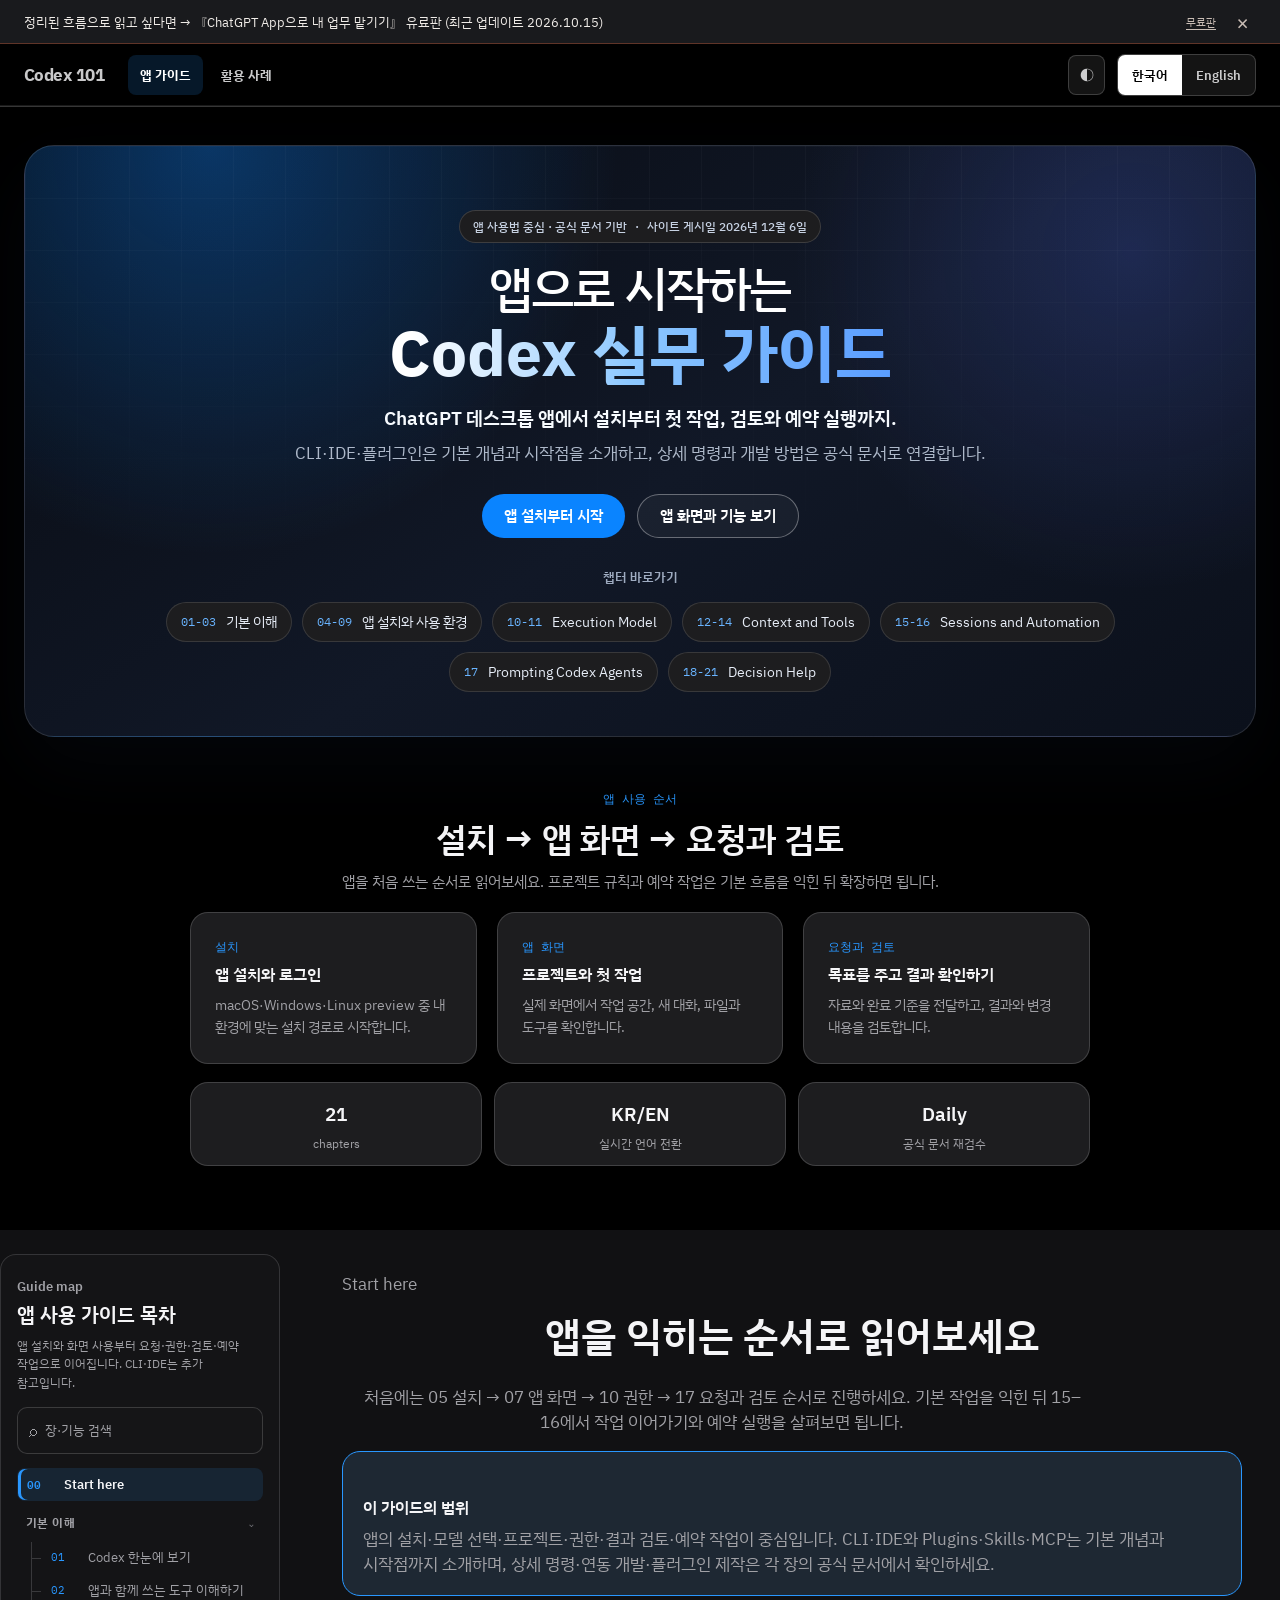
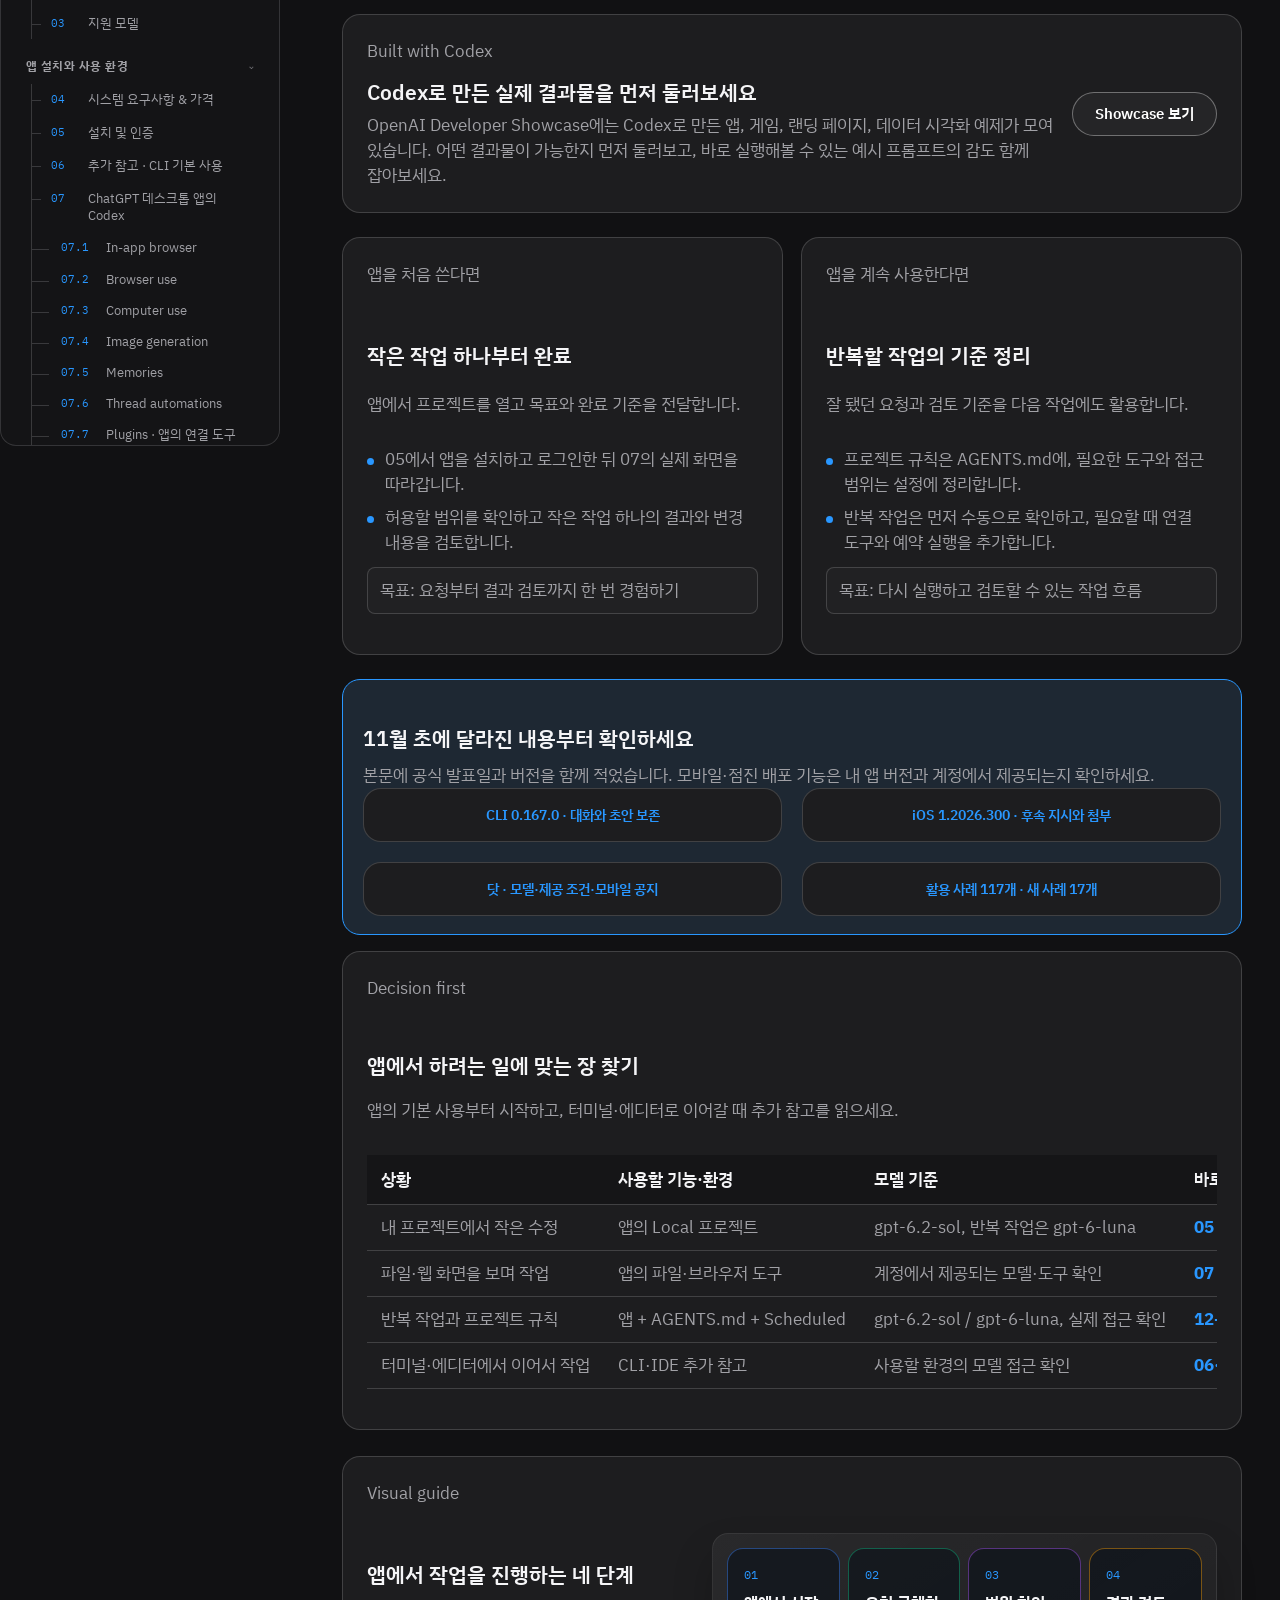
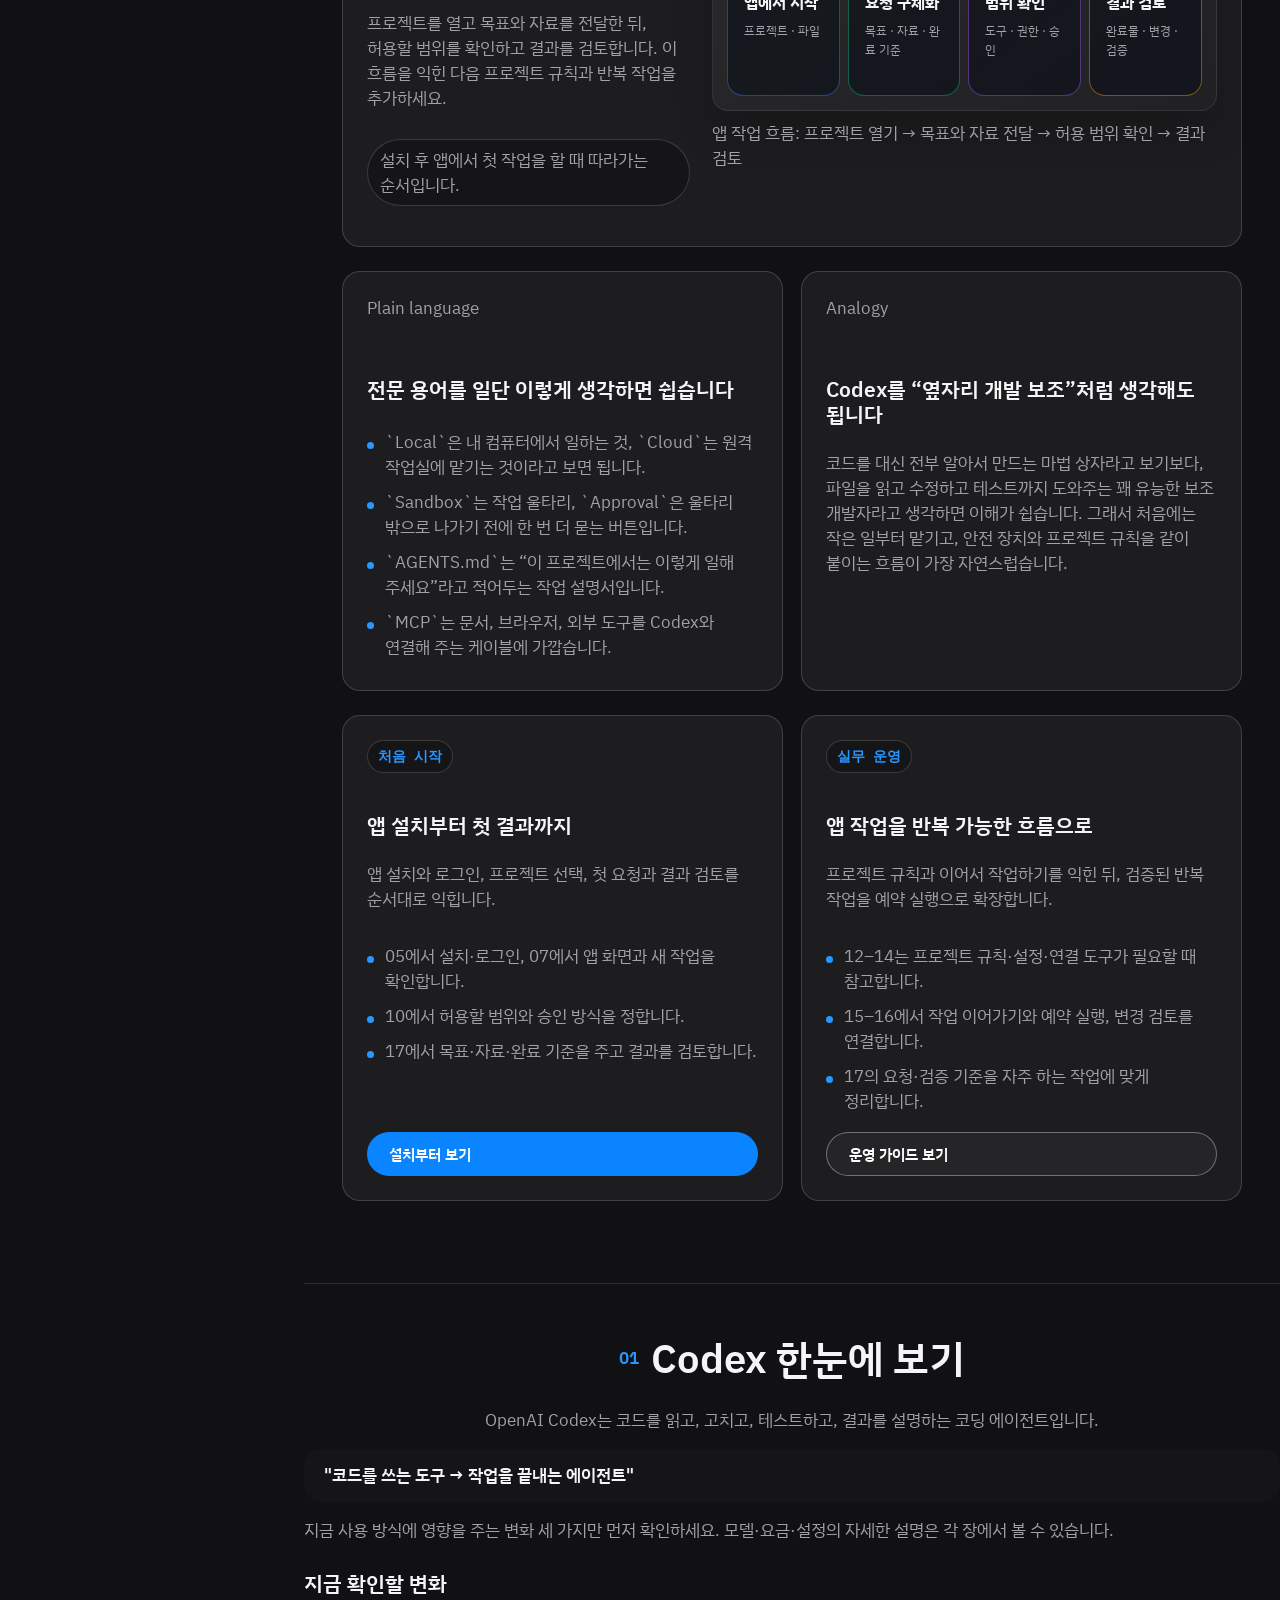
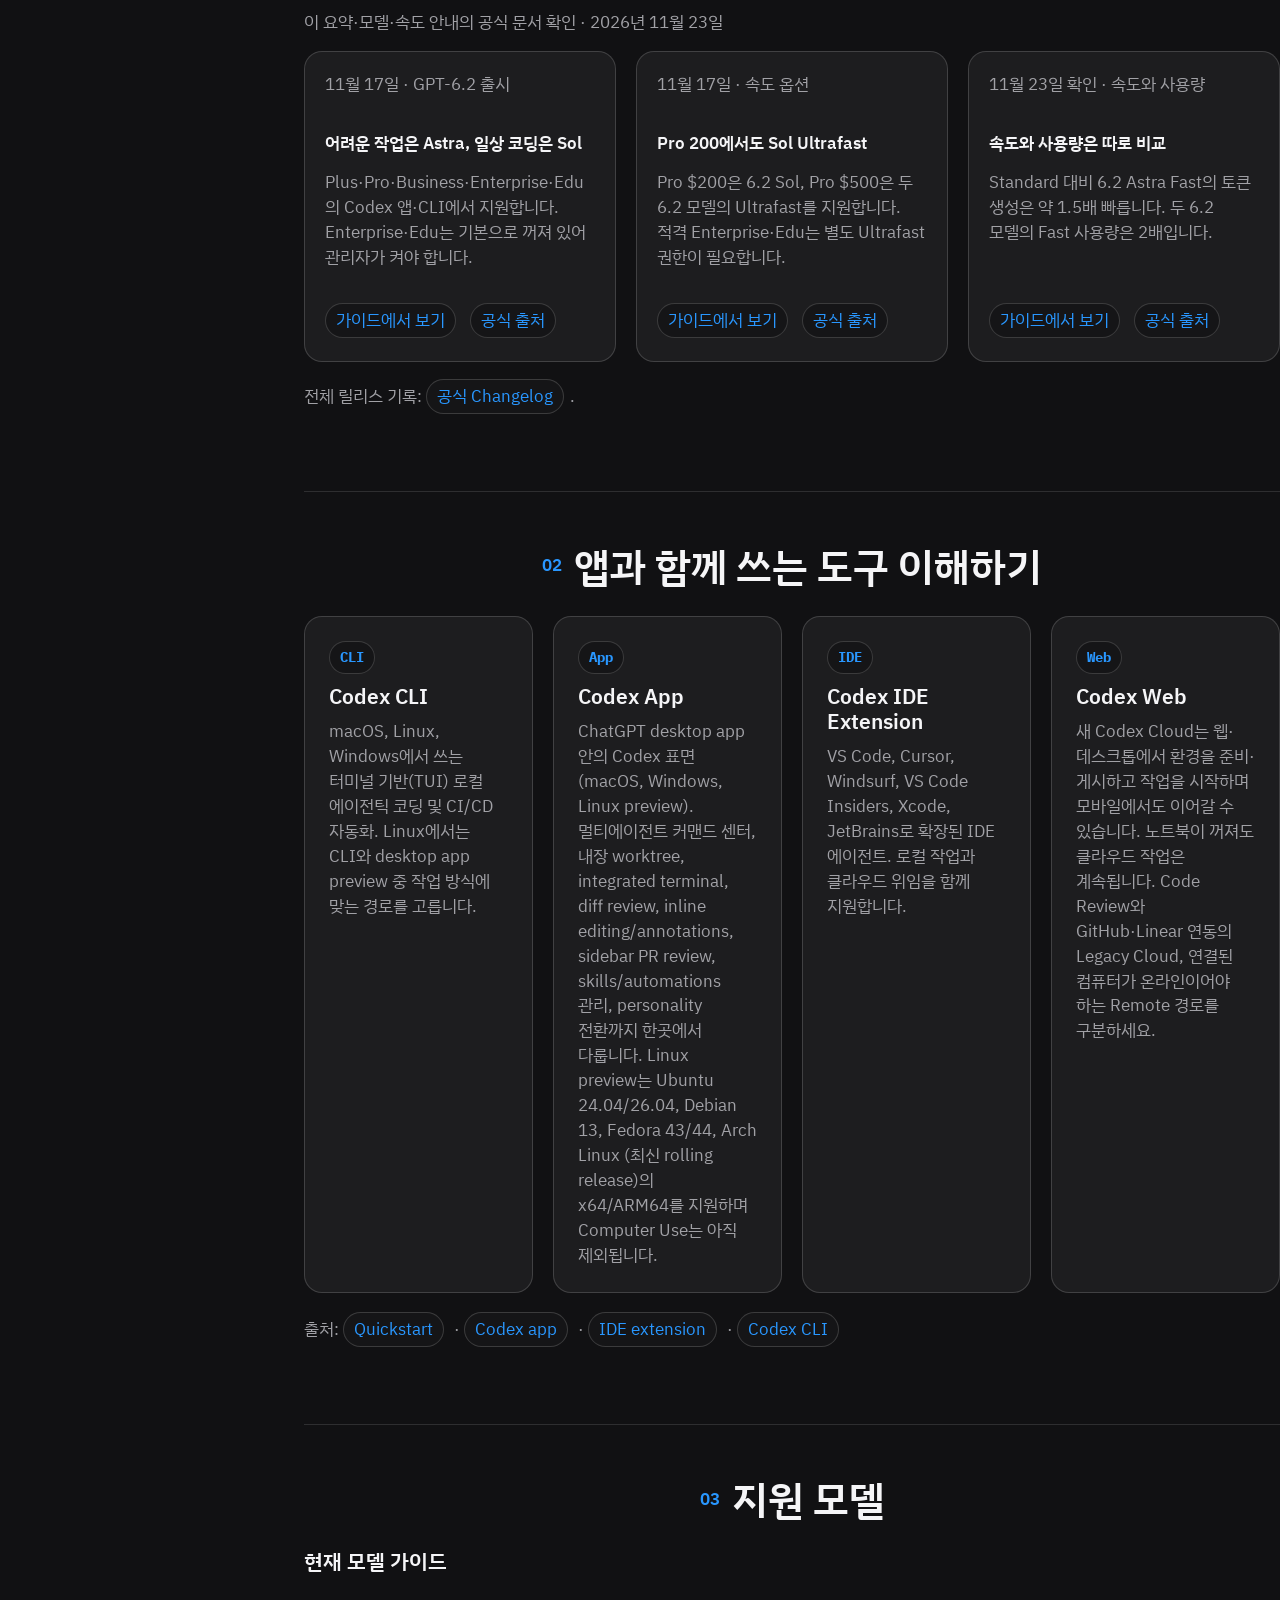
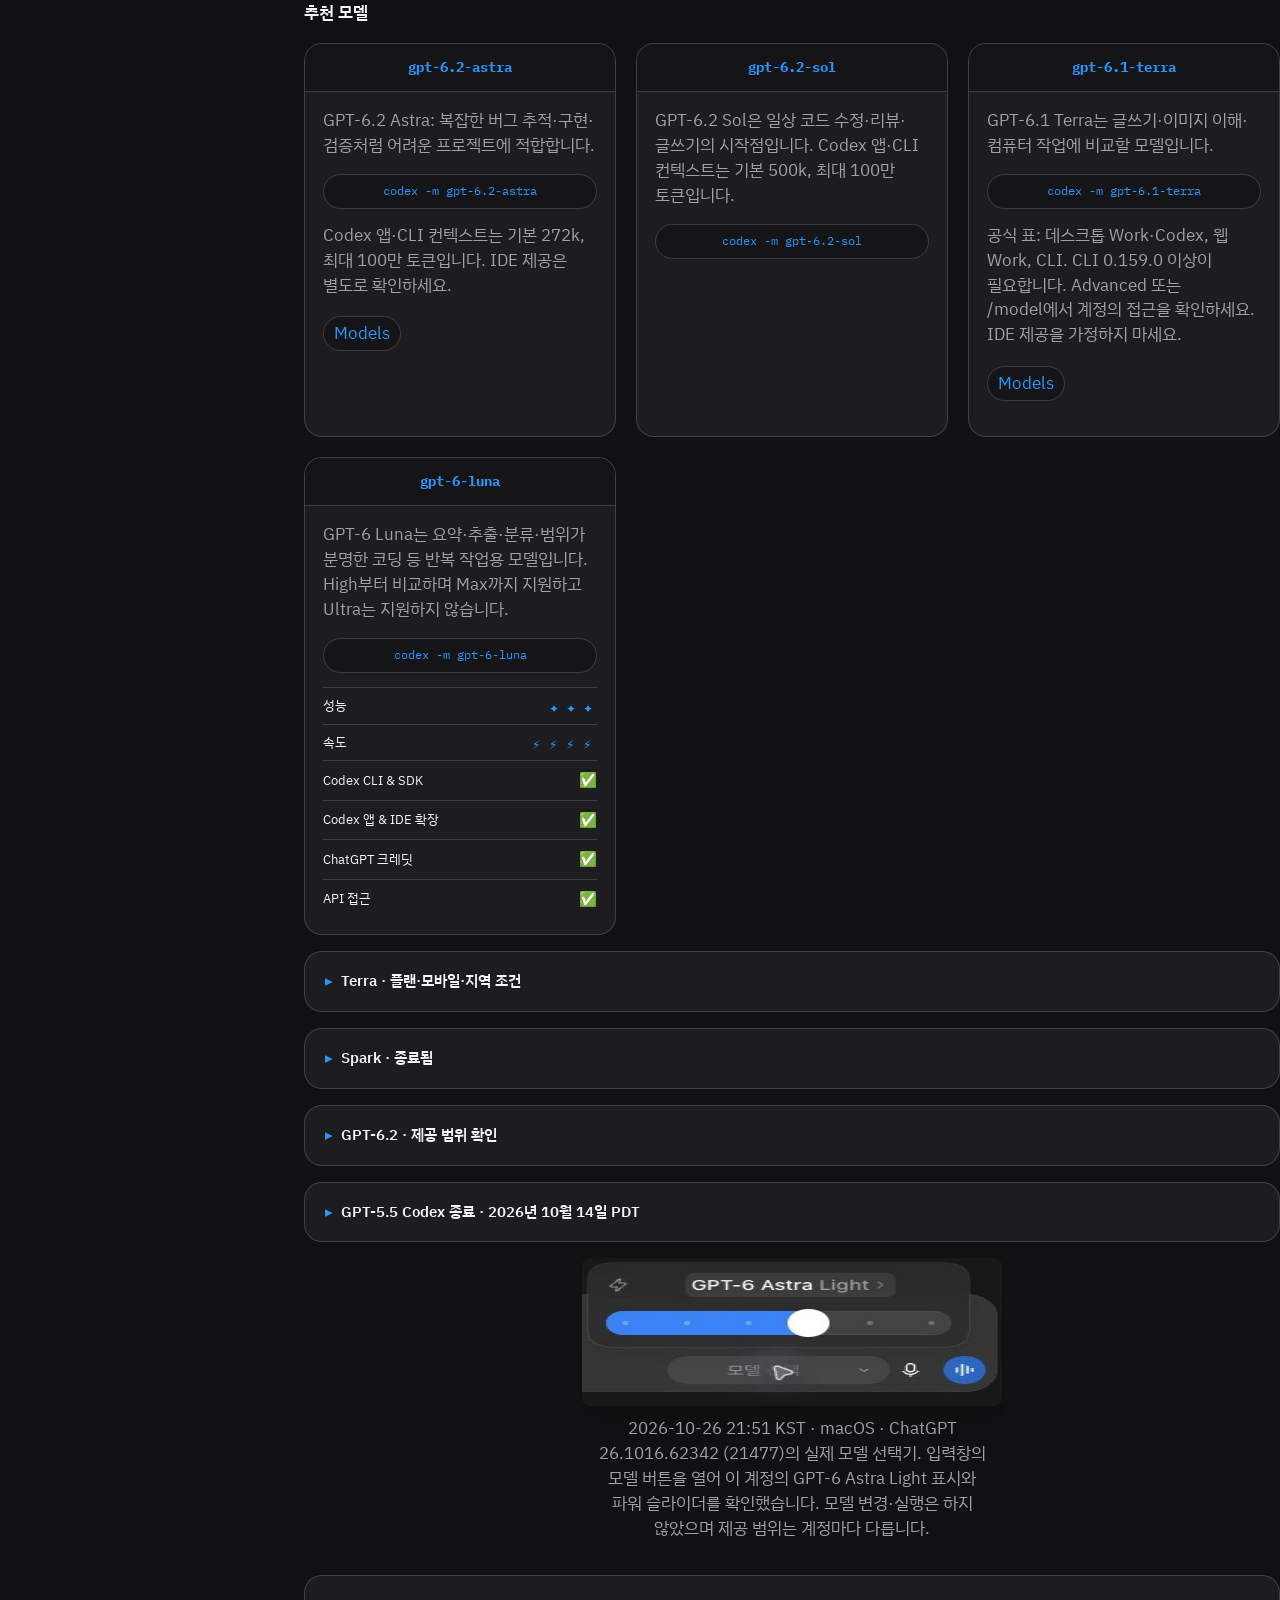
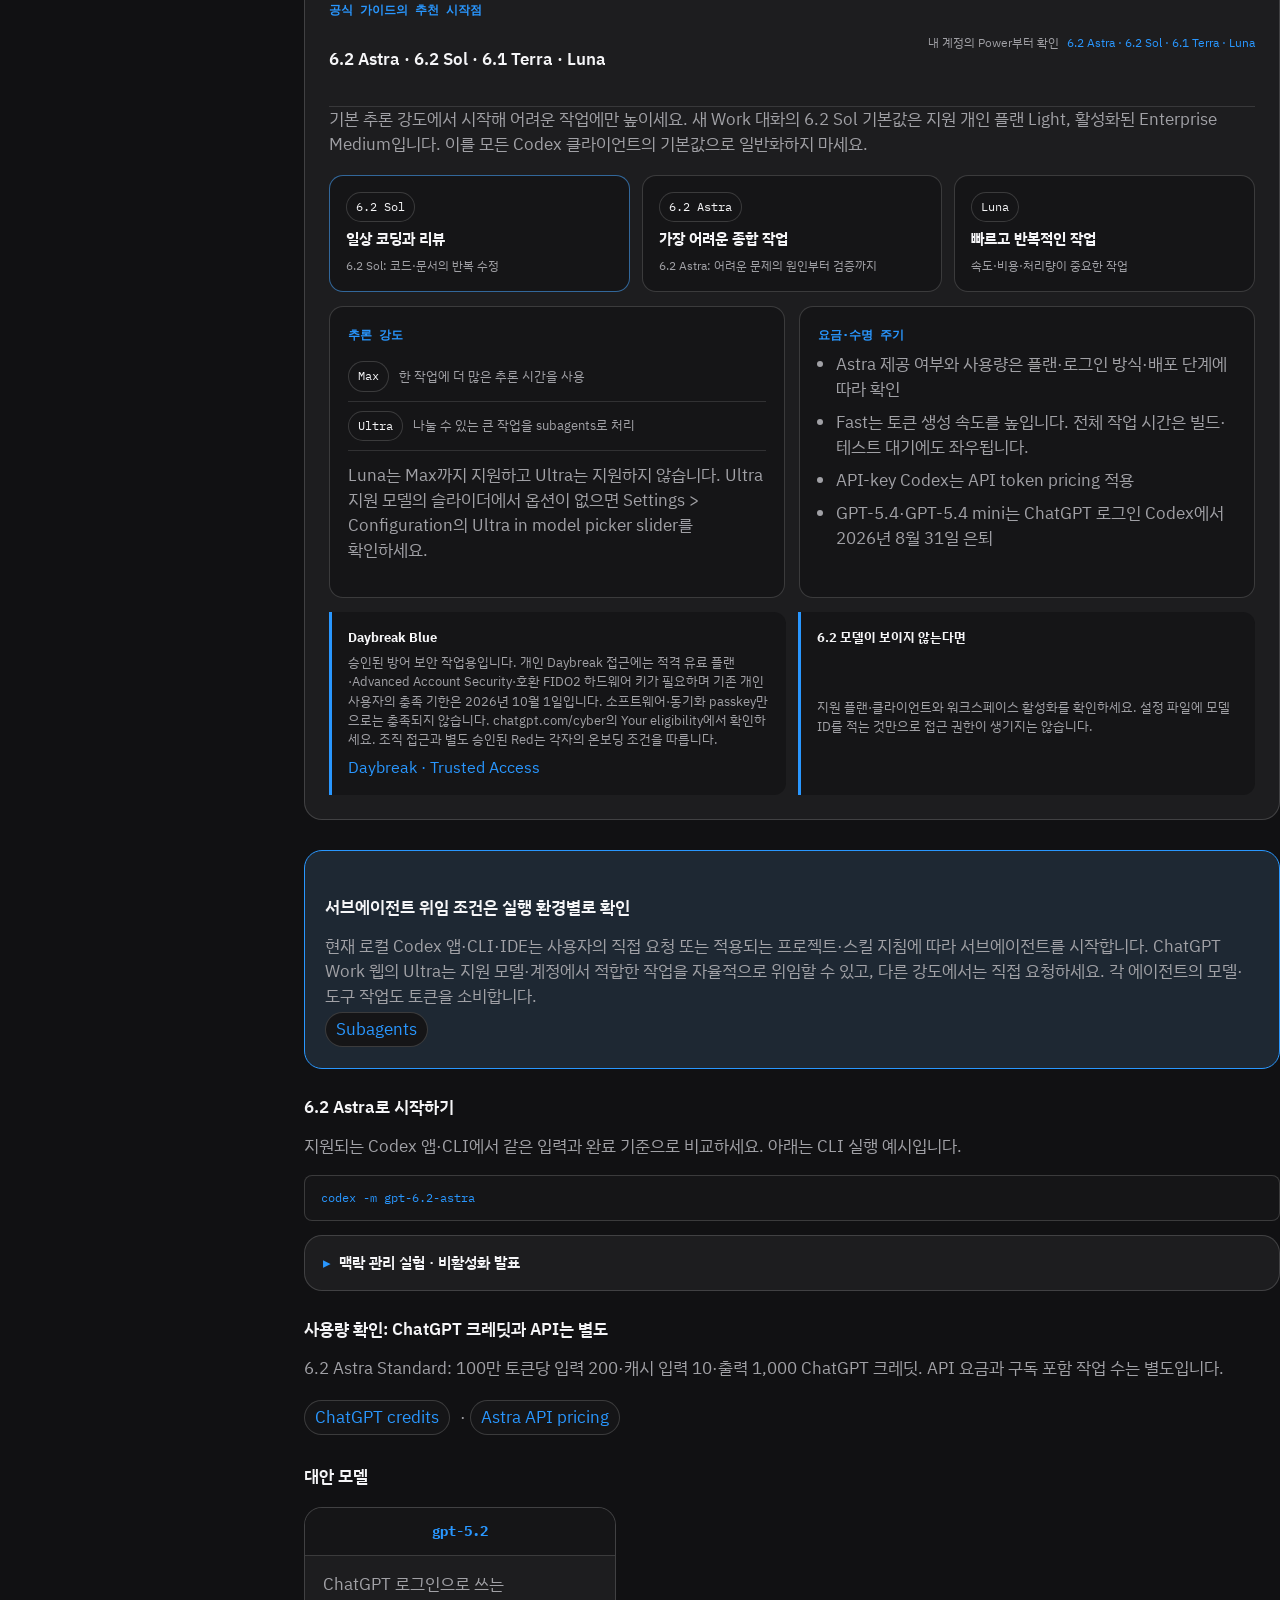
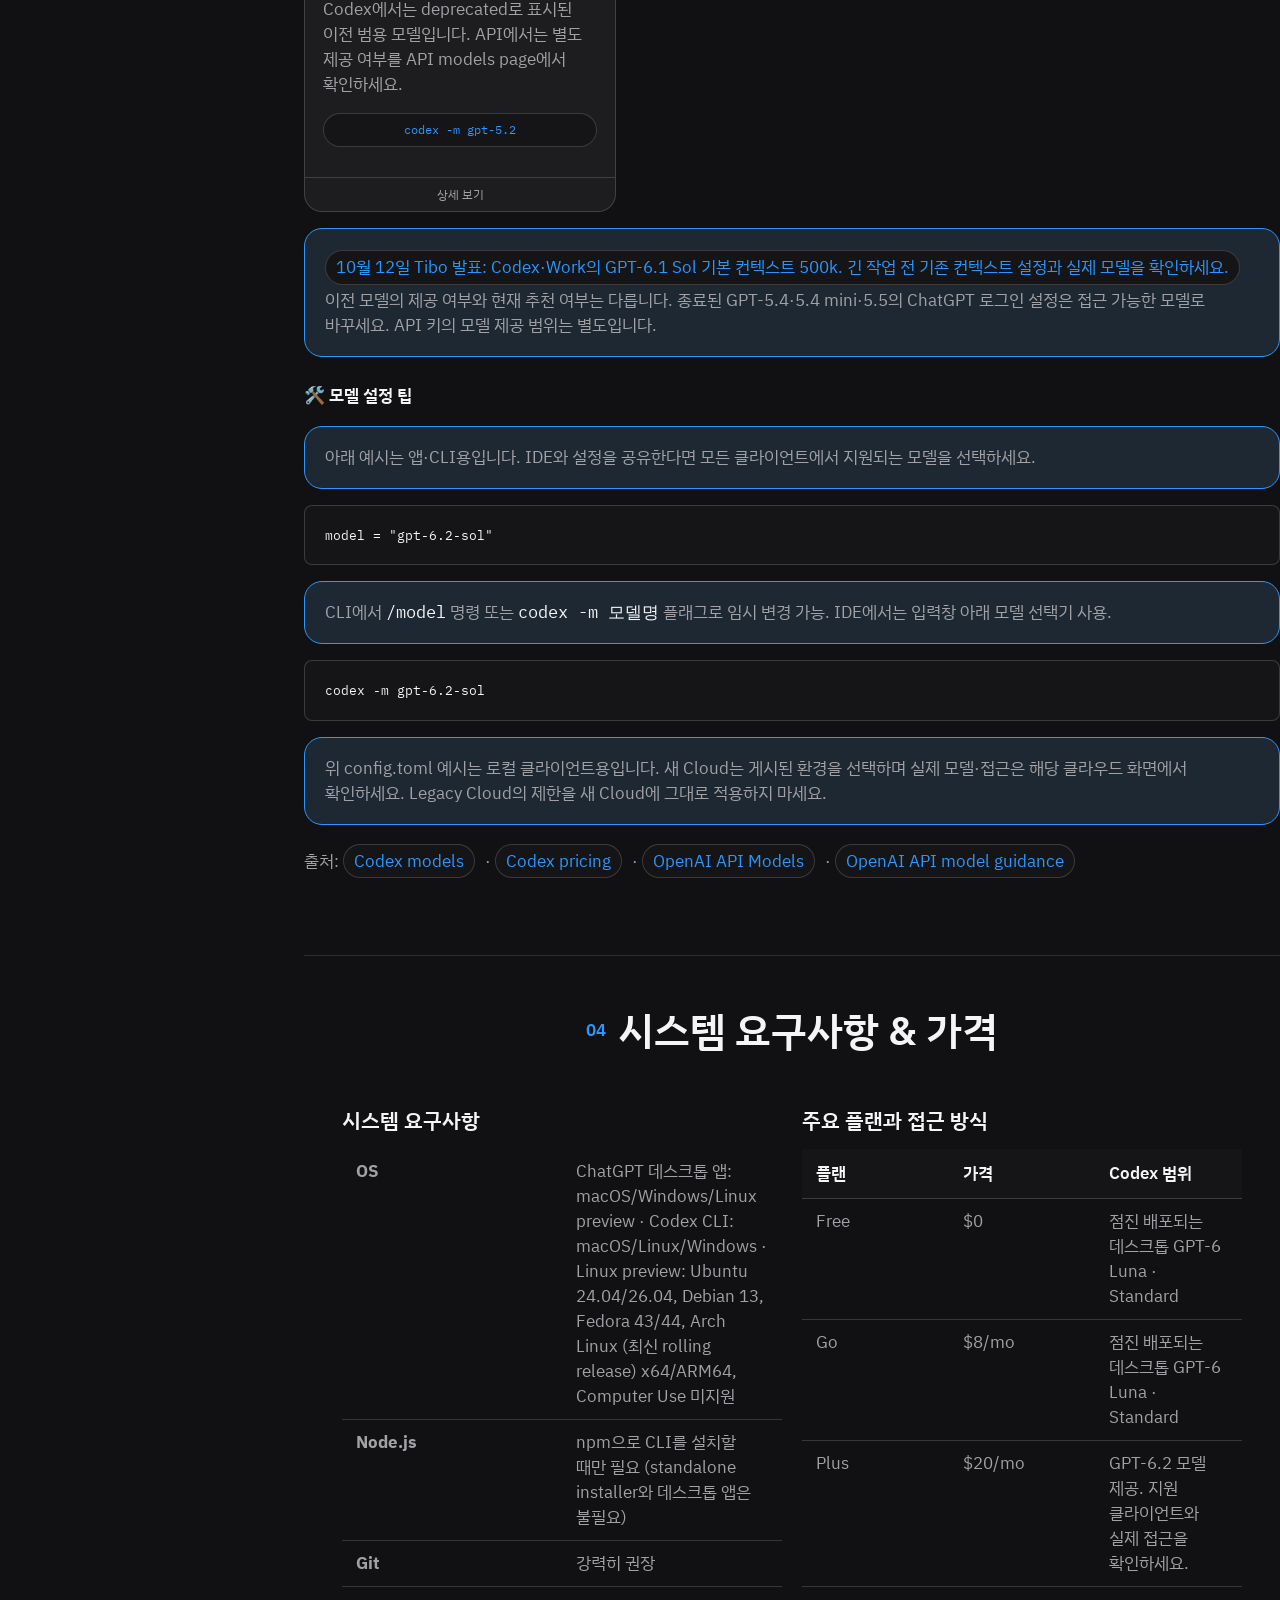
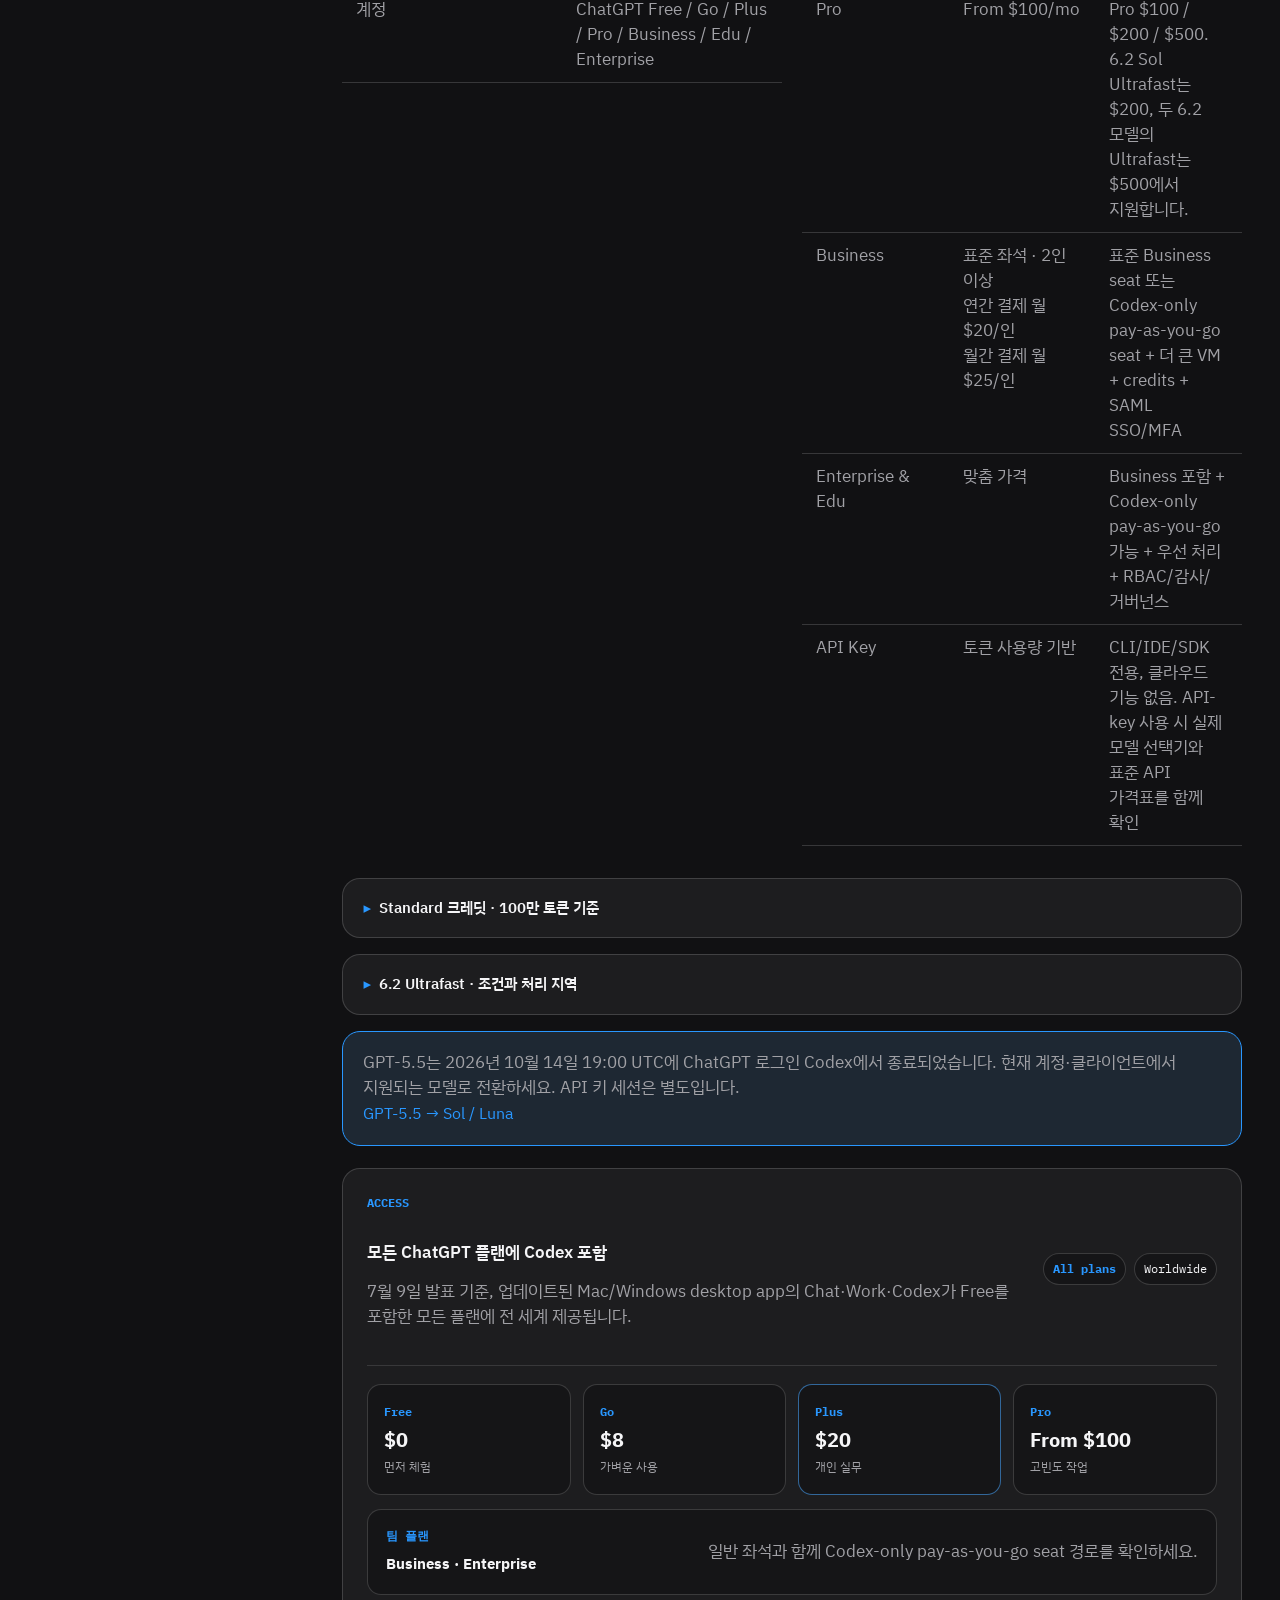
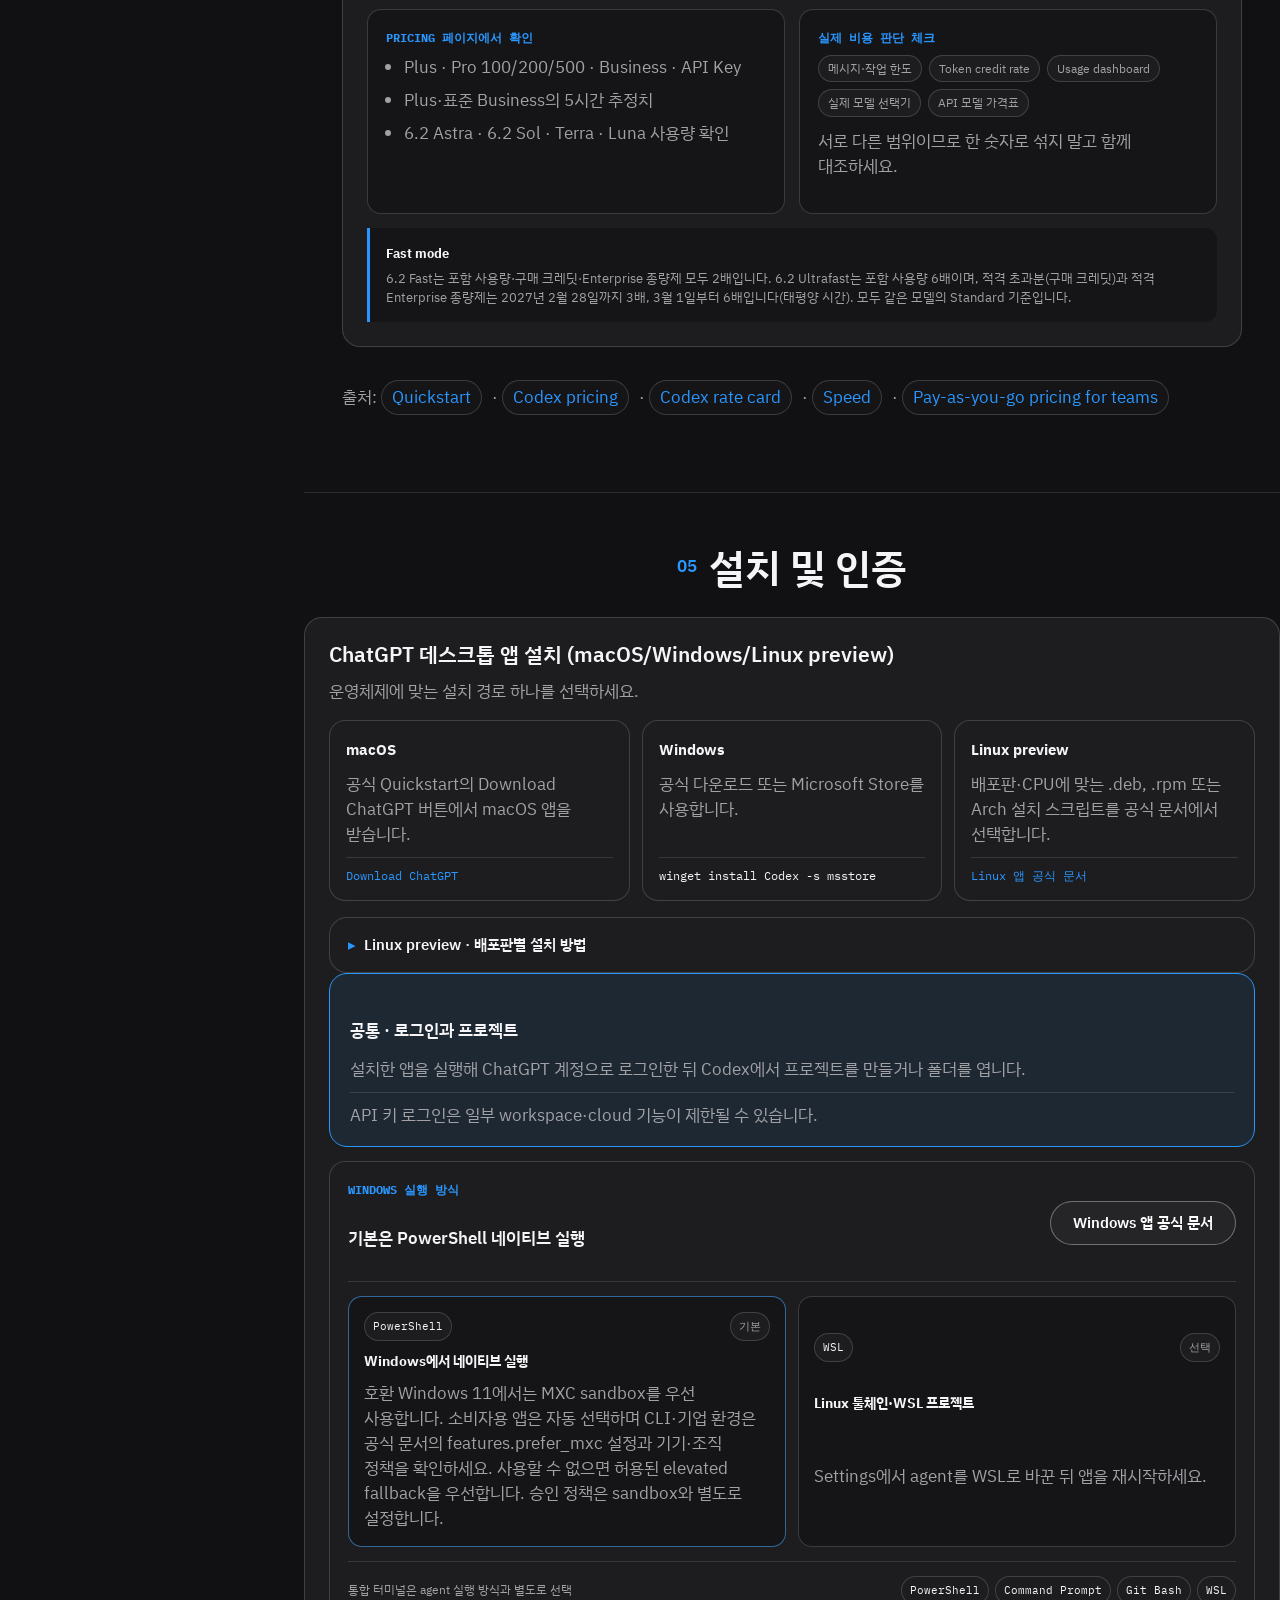
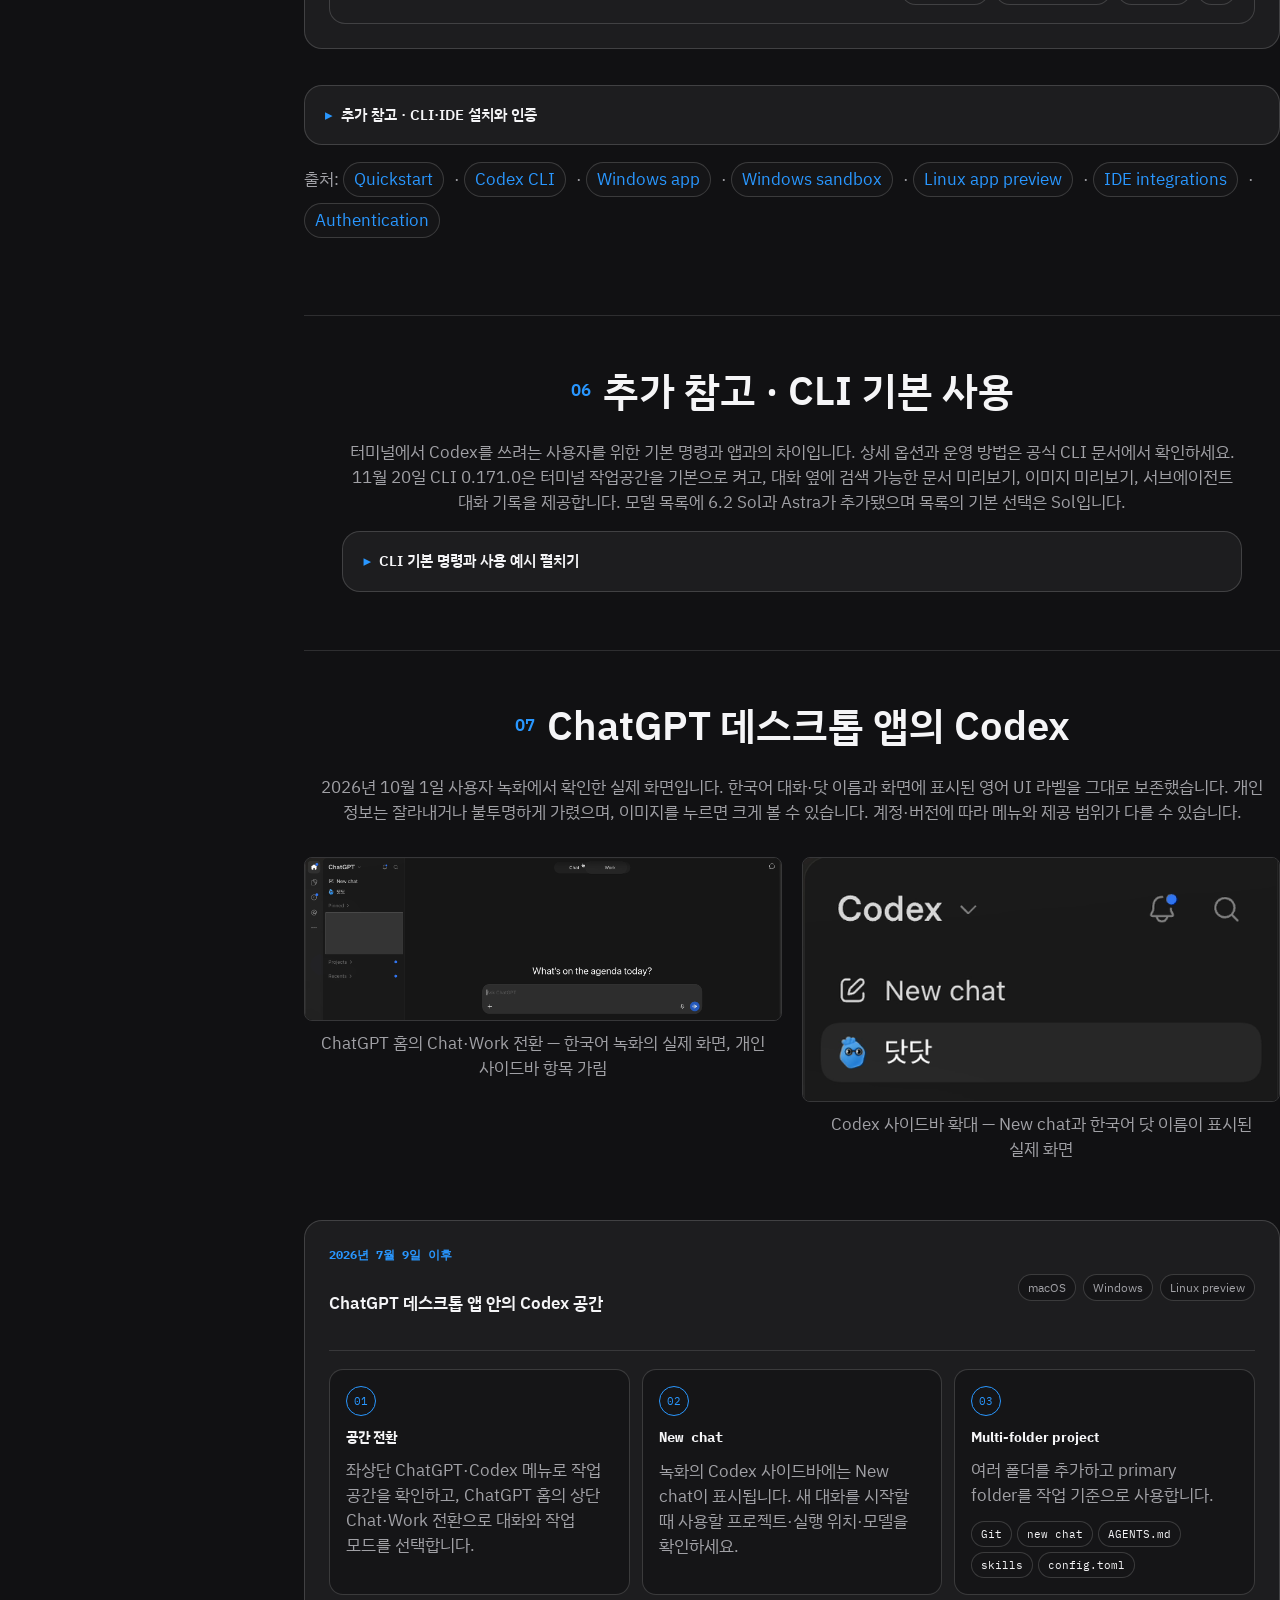
==== index.html @ 2a9ac272 "docs: remove outdated Codex guide notices" ====
<!DOCTYPE html>
<html lang="ko">

<head>
    <meta charset="UTF-8" />
    <meta name="viewport" content="width=device-width, initial-scale=1.0" />
    <title>Codex 101 — 데스크톱 앱 사용 가이드</title>
    <meta name="description"
        content="ChatGPT 데스크톱 앱의 Codex를 설치하고 프로젝트·모델·권한·결과 검토·예약 작업을 익히는 한영 가이드입니다. CLI·IDE·플러그인은 기본 개념과 공식 문서 연결로 소개합니다." />
    <meta property="og:title" content="Codex 101 — 데스크톱 앱 사용 가이드" />
    <meta property="og:description"
        content="ChatGPT 데스크톱 앱의 Codex를 설치하고 프로젝트·모델·권한·결과 검토·예약 작업을 익히는 한영 가이드입니다. CLI·IDE·플러그인은 기본 개념과 공식 문서 연결로 소개합니다." />
    <meta property="og:type" content="website" />
    <link rel="icon" href="images/codex_cli.png" />
    <link rel="preconnect" href="https://fonts.googleapis.com" />
    <link rel="preconnect" href="https://fonts.gstatic.com" crossorigin />
    <link
        href="https://fonts.googleapis.com/css2?family=IBM+Plex+Mono:wght@400;500&family=IBM+Plex+Sans+KR:wght@400;500;600;700&family=Space+Grotesk:wght@500;700&display=swap"
        rel="stylesheet" />
    <link rel="stylesheet" href="style.css?v=20261118-mobile-reading" />
</head>

<body data-page="home" data-updated="2026-11-24">
    <a class="skip-link" href="#toc" data-i18n="skip_to_content">본문으로 바로가기</a>
    <script src="ebook-banner.js?v=20261016-ebook-banner"></script>
    <!-- Language Toggle -->
    <nav class="top-bar">
        <div class="top-bar-inner">
            <a href="index.html" class="logo">Codex 101</a>
            <nav class="site-nav" id="site-page-nav" aria-label="Codex 101 pages">
                <a href="index.html" class="site-nav-link active" aria-current="page" data-i18n="nav_guide">앱 가이드</a>
                <a href="use-cases.html" class="site-nav-link" data-i18n="nav_use_cases">활용 사례</a>
            </nav>
            <div class="top-bar-actions">
                <button id="theme-toggle" class="icon-btn" title="Toggle theme" aria-label="Toggle theme">🌙</button>
                <label class="mobile-language"><span class="sr-only" data-i18n="mobile_language">언어</span><select id="mobile-language"><option value="ko">KO</option><option value="en">EN</option></select></label>
                <button class="mobile-page-menu" type="button" aria-expanded="false" aria-controls="site-page-nav" data-i18n="mobile_page_menu">메뉴</button>
                <div class="lang-switch">
                    <button class="lang-btn active" data-lang="ko">한국어</button>
                    <button class="lang-btn" data-lang="en">English</button>
                </div>
            </div>
        </div>
        <div class="reading-progress" aria-hidden="true">
            <span id="reading-progress-bar" class="reading-progress-bar"></span>
        </div>
    </nav>

    <!-- Hero -->
    <header class="hero">
        <div class="hero-glow"></div>
        <div class="container">
            <div class="hero-layout">
                <div class="hero-copy">
                    <p class="hero-badge">
                        <span data-i18n="hero_badge_prefix">앱 사용법 중심 · 공식 문서 기반</span>
                        <span id="site-published-separator" aria-hidden="true" hidden> · </span>
                        <span id="site-published" hidden><span data-i18n="site_published_label">사이트 게시일</span> <time></time></span>
                    </p>
                    <h1 class="hero-title" data-i18n="hero_title"><span class="hero-title-lead">앱으로 시작하는</span><span class="hero-title-focus">Codex 실무 가이드</span></h1>
                    <p class="hero-sub" data-i18n="hero_sub"><span class="hero-sub-lead">ChatGPT 데스크톱 앱에서 설치부터 첫 작업, 검토와 예약 실행까지.</span><span class="hero-sub-detail">CLI·IDE·플러그인은 기본 개념과 시작점을 소개하고, 상세 명령과 개발 방법은 공식 문서로 연결합니다.</span></p>
                    <div class="hero-cta">
                        <a href="#s5" class="btn btn-primary"><span class="desktop-label" data-i18n="hero_cta">앱 설치부터 시작</span><span class="mobile-label" data-i18n="mobile_cta_start">설치 시작</span></a>
                        <a href="#s7" class="btn btn-ghost"><span class="desktop-label" data-i18n="hero_cta_secondary">앱 화면과 기능 보기</span><span class="mobile-label" data-i18n="mobile_cta_screens">앱 화면</span></a>
                    </div>
                    <div class="hero-jump-wrap" id="chapter-jumps">
                        <p class="hero-jump-kicker" data-i18n="hero_jump_label">챕터 바로가기</p>
                        <div class="hero-jump-list" aria-label="Chapter quick jumps">
                            <a href="#s1" class="hero-jump">
                                <span class="hero-jump-num">01-03</span>
                                <span class="hero-jump-text" data-i18n="toc_home_1_t">기본 이해</span>
                            </a>
                            <a href="#s4" class="hero-jump">
                                <span class="hero-jump-num">04-09</span>
                                <span class="hero-jump-text" data-i18n="toc_home_2_t">앱 설치와 사용 환경</span>
                            </a>
                            <a href="#s10" class="hero-jump">
                                <span class="hero-jump-num">10-11</span>
                                <span class="hero-jump-text" data-i18n="toc_home_3_t">Execution Model</span>
                            </a>
                            <a href="#s12" class="hero-jump">
                                <span class="hero-jump-num">12-14</span>
                                <span class="hero-jump-text" data-i18n="toc_home_4_t">Context and Tools</span>
                            </a>
                            <a href="#s15" class="hero-jump">
                                <span class="hero-jump-num">15-16</span>
                                <span class="hero-jump-text" data-i18n="toc_home_5_t">Sessions and Automation</span>
                            </a>
                            <a href="#s17" class="hero-jump">
                                <span class="hero-jump-num">17</span>
                                <span class="hero-jump-text" data-i18n="toc_home_6_t">Prompting Codex Agents</span>
                            </a>
                            <a href="#s18" class="hero-jump">
                                <span class="hero-jump-num">18-21</span>
                                <span class="hero-jump-text" data-i18n="toc_home_7_t">Decision Help</span>
                            </a>
                        </div>
                    </div>
                </div>
                <aside class="hero-rail mobile-disclosure" aria-label="Guide launch points">
                    <button class="mobile-disclosure-toggle" type="button" aria-expanded="true" aria-controls="mobile-start-path" data-i18n="mobile_start_path">처음 쓰는 순서 보기</button>
                    <div class="mobile-disclosure-body" id="mobile-start-path">
                    <div class="hero-rail-card hero-rail-intro">
                        <p class="hero-rail-kicker" data-i18n="hero_panel_kicker">앱 사용 순서</p>
                        <h2 class="hero-rail-title" data-i18n="hero_panel_title">설치 → 앱 화면 → 요청과 검토</h2>
                        <p class="hero-rail-desc" data-i18n="hero_panel_desc">앱을 처음 쓰는 순서로 읽어보세요. 프로젝트 규칙과 예약 작업은 기본 흐름을 익힌 뒤 확장하면 됩니다.</p>
                    </div>
                    <div class="hero-path-grid">
                        <a href="#s5" class="hero-path-card">
                            <span class="hero-path-tag" data-i18n="hero_path_1_tag">설치</span>
                            <strong class="hero-path-title" data-i18n="hero_path_1_title">앱 설치와 로그인</strong>
                            <span class="hero-path-desc" data-i18n="hero_path_1_desc">macOS·Windows·Linux preview 중 내 환경에 맞는 설치 경로로 시작합니다.</span>
                        </a>
                        <a href="#s7" class="hero-path-card">
                            <span class="hero-path-tag" data-i18n="hero_path_2_tag">앱 화면</span>
                            <strong class="hero-path-title" data-i18n="hero_path_2_title">프로젝트와 첫 작업</strong>
                            <span class="hero-path-desc" data-i18n="hero_path_2_desc">실제 화면에서 작업 공간, 새 대화, 파일과 도구를 확인합니다.</span>
                        </a>
                        <a href="#s17" class="hero-path-card">
                            <span class="hero-path-tag" data-i18n="hero_path_3_tag">요청과 검토</span>
                            <strong class="hero-path-title" data-i18n="hero_path_3_title">목표를 주고 결과 확인하기</strong>
                            <span class="hero-path-desc" data-i18n="hero_path_3_desc">자료와 완료 기준을 전달하고, 결과와 변경 내용을 검토합니다.</span>
                        </a>
                    </div>
                    <div class="hero-signal-row" aria-label="Guide snapshot">
                        <div class="hero-signal">
                            <span class="hero-signal-value">21</span>
                            <span class="hero-signal-label" data-i18n="hero_signal_1">chapters</span>
                        </div>
                        <div class="hero-signal">
                            <span class="hero-signal-value">KR/EN</span>
                            <span class="hero-signal-label" data-i18n="hero_signal_2">live language toggle</span>
                        </div>
                        <div class="hero-signal">
                            <span class="hero-signal-value">Daily</span>
                            <span class="hero-signal-label" data-i18n="hero_signal_3">official-doc review</span>
                        </div>
                    </div>
                    </div>
                </aside>
            </div>
        </div>
    </header>

    <!-- Main Content -->
    <main class="main-content guide-page home-page" id="toc" tabindex="-1">
        <div class="container guide-shell home-shell">
            <aside class="guide-sidebar home-sidebar">
                <div class="guide-sidebar-inner home-sidebar-inner">
                    <div class="home-sidebar-header">
                        <div>
                            <p class="guide-sidebar-kicker" data-i18n="home_nav_kicker">Guide map</p>
                            <h2 class="guide-sidebar-title" data-i18n="home_nav_title">앱 사용 가이드 목차</h2>
                        </div>
                        <button class="home-nav-mobile-toggle" id="home-nav-mobile-toggle" type="button"
                            aria-expanded="false" aria-controls="home-nav">
                            <span id="home-nav-mobile-label" data-i18n="home_nav_mobile_toggle">목차 열기</span>
                            <span class="home-nav-mobile-chevron" aria-hidden="true">⌄</span>
                        </button>
                    </div>
                    <p class="guide-sidebar-lead" data-i18n="home_nav_lead">앱 설치와 화면 사용부터 요청·권한·검토·예약 작업으로 이어집니다. CLI·IDE는 추가 참고입니다.</p>
                    <label class="home-nav-search" for="home-nav-search-input">
                        <span class="sr-only" data-i18n="home_nav_search_label">목차 검색</span>
                        <span class="home-nav-search-icon" aria-hidden="true">⌕</span>
                        <input id="home-nav-search-input" type="search" autocomplete="off"
                            data-i18n="home_nav_search_placeholder" placeholder="장·기능 검색" />
                    </label>
                    <nav class="home-nav" id="home-nav" aria-label="Codex 101 sections" role="tree">
                        <!-- JS injects home nav groups -->
                    </nav>
                </div>
            </aside>

            <div class="guide-main home-main">

            <section class="section overview-section" id="start-here">
                <div class="mobile-disclosure overview-disclosure">
                    <button class="mobile-disclosure-toggle" type="button" aria-expanded="true" aria-controls="mobile-introduction" data-i18n="mobile_introduction">가이드 소개·예시 더 보기</button>
                    <div class="mobile-disclosure-body" id="mobile-introduction">
                <p class="overview-kicker" data-i18n="overview_kicker">Start here</p>
                <h2 data-i18n="overview_title">앱을 익히는 순서로 읽어보세요</h2>
                <p class="overview-lead" data-i18n="overview_lead">처음에는 05 설치 → 07 앱 화면 → 10 권한 → 17 요청과 검토 순서로 진행하세요. 기본 작업을 익힌 뒤 15–16에서 작업 이어가기와 예약 실행을 살펴보면 됩니다.</p>
                <div class="callout guide-scope-note" id="guide-scope"><h3 data-i18n="guide_scope_title">이 가이드의 범위</h3><p data-i18n="guide_scope_desc">앱의 설치·모델 선택·프로젝트·권한·결과 검토·예약 작업이 중심입니다. CLI·IDE와 Plugins·Skills·MCP는 기본 개념과 시작점까지 소개하며, 상세 명령·연동 개발·플러그인 제작은 각 장의 공식 문서에서 확인하세요.</p></div>

                <div class="showcase-card">
                    <div>
                        <p class="overview-action-kicker" data-i18n="showcase_kicker">Built with Codex</p>
                        <h3 data-i18n="showcase_title">Codex로 만든 실제 결과물을 먼저 둘러보세요</h3>
                        <p data-i18n="showcase_desc">OpenAI Developer Showcase에는 Codex로 만든 앱, 게임, 랜딩 페이지, 데이터 시각화 예제가 모여 있습니다. 어떤 결과물이 가능한지 먼저 둘러보고, 바로 실행해볼 수 있는 예시 프롬프트의 감도 함께 잡아보세요.</p>
                    </div>
                    <a href="https://developers.openai.com/showcase" target="_blank" class="btn btn-secondary" data-i18n="showcase_cta">Showcase 보기</a>
                </div>

                <div class="overview-lens-grid">
                    <article class="overview-lens-card">
                        <p class="overview-action-kicker" data-i18n="overview_lens_beginner_kicker">앱을 처음 쓴다면</p>
                        <h3 data-i18n="overview_lens_beginner_title">작은 작업 하나부터 완료</h3>
                        <p data-i18n="overview_lens_beginner_desc">앱에서 프로젝트를 열고 목표와 완료 기준을 전달합니다.</p>
                        <ul class="overview-action-list">
                            <li data-i18n="overview_lens_beginner_s1">05에서 앱을 설치하고 로그인한 뒤 07의 실제 화면을 따라갑니다.</li>
                            <li data-i18n="overview_lens_beginner_s2">허용할 범위를 확인하고 작은 작업 하나의 결과와 변경 내용을 검토합니다.</li>
                        </ul>
                        <p class="overview-lens-outcome" data-i18n="overview_lens_beginner_outcome">목표: 요청부터 결과 검토까지 한 번 경험하기</p>
                    </article>

                    <article class="overview-lens-card overview-lens-card-pro">
                        <p class="overview-action-kicker" data-i18n="overview_lens_pro_kicker">앱을 계속 사용한다면</p>
                        <h3 data-i18n="overview_lens_pro_title">반복할 작업의 기준 정리</h3>
                        <p data-i18n="overview_lens_pro_desc">잘 됐던 요청과 검토 기준을 다음 작업에도 활용합니다.</p>
                        <ul class="overview-action-list">
                            <li data-i18n="overview_lens_pro_s1">프로젝트 규칙은 AGENTS.md에, 필요한 도구와 접근 범위는 설정에 정리합니다.</li>
                            <li data-i18n="overview_lens_pro_s2">반복 작업은 먼저 수동으로 확인하고, 필요할 때 연결 도구와 예약 실행을 추가합니다.</li>
                        </ul>
                        <p class="overview-lens-outcome" data-i18n="overview_lens_pro_outcome">목표: 다시 실행하고 검토할 수 있는 작업 흐름</p>
                    </article>
                </div>

                <div class="callout" id="november-updates">
                    <h3 data-i18n="nov8_scope_t">11월 초에 달라진 내용부터 확인하세요</h3>
                    <p data-i18n="nov8_scope_d">본문에 공식 발표일과 버전을 함께 적었습니다. 모바일·점진 배포 기능은 내 앱 버전과 계정에서 제공되는지 확인하세요.</p>
                    <div class="link-grid">
                        <a href="#cli167" class="link-card" data-i18n="nov8_cli_link">CLI 0.167.0 · 대화와 초안 보존</a>
                        <a href="#ios300-release-note" class="link-card" data-i18n="nov8_ios_link">iOS 1.2026.300 · 후속 지시와 첨부</a>
                        <a href="#dots-nov4" class="link-card" data-i18n="nov8_dots_link">닷 · 모델·제공 조건·모바일 공지</a>
                        <a href="use-cases.html" class="link-card" data-i18n="nov8_catalog_link">활용 사례 117개 · 새 사례 17개</a>
                    </div>
                </div>

                <div class="overview-decision-card">
                    <div class="overview-decision-head">
                        <p class="overview-action-kicker" data-i18n="overview_decision_kicker">Decision first</p>
                        <h3 data-i18n="overview_decision_title">앱에서 하려는 일에 맞는 장 찾기</h3>
                        <p data-i18n="overview_decision_desc">앱의 기본 사용부터 시작하고, 터미널·에디터로 이어갈 때 추가 참고를 읽으세요.</p>
                    </div>
                    <div class="table-wrap">
                        <table class="overview-decision-table">
                            <thead>
                                <tr>
                                    <th data-i18n="overview_decision_th_case">상황</th>
                                    <th data-i18n="overview_decision_th_surface">사용할 기능·환경</th>
                                    <th data-i18n="overview_decision_th_model">모델 기준</th>
                                    <th data-i18n="overview_decision_th_next">바로 읽을 곳</th>
                                </tr>
                            </thead>
                            <tbody>
                                <tr>
                                    <td data-i18n="overview_decision_local_case">내 프로젝트에서 작은 수정</td>
                                    <td data-i18n="overview_decision_local_surface">앱의 Local 프로젝트</td>
                                    <td data-i18n="overview_decision_local_model">gpt-6.2-sol, 반복 작업은 gpt-6-luna</td>
                                    <td><a href="#s5" data-i18n="overview_decision_local_next">05 설치 → 07 앱 화면</a></td>
                                </tr>
                                <tr>
                                    <td data-i18n="overview_decision_ide_case">파일·웹 화면을 보며 작업</td>
                                    <td data-i18n="overview_decision_ide_surface">앱의 파일·브라우저 도구</td>
                                    <td data-i18n="overview_decision_ide_model">계정에서 제공되는 모델·도구 확인</td>
                                    <td><a href="#s7" data-i18n="overview_decision_ide_next">07 앱 화면과 기능</a></td>
                                </tr>
                                <tr>
                                    <td data-i18n="overview_decision_team_case">반복 작업과 프로젝트 규칙</td>
                                    <td data-i18n="overview_decision_team_surface">앱 + AGENTS.md + Scheduled</td>
                                    <td data-i18n="overview_decision_team_model">gpt-6.2-sol / gpt-6-luna, 실제 접근 확인</td>
                                    <td><a href="#s12" data-i18n="overview_decision_team_next">12-16 운영 설정</a></td>
                                </tr>
                                <tr>
                                    <td data-i18n="overview_decision_review_case">터미널·에디터에서 이어서 작업</td>
                                    <td data-i18n="overview_decision_review_surface">CLI·IDE 추가 참고</td>
                                    <td data-i18n="overview_decision_review_model">사용할 환경의 모델 접근 확인</td>
                                    <td><a href="#s6" data-i18n="overview_decision_review_next">06·08 기본 사용 참고</a></td>
                                </tr>
                            </tbody>
                        </table>
                    </div>
                </div>

                <div class="overview-visual-card overview-visual-card-intro">
                    <div class="overview-visual-copy">
                        <p class="overview-action-kicker" data-i18n="overview_visual_kicker">Visual guide</p>
                        <h3 data-i18n="overview_visual_title">앱에서 작업을 진행하는 네 단계</h3>
                        <p data-i18n="overview_visual_desc">프로젝트를 열고 목표와 자료를 전달한 뒤, 허용할 범위를 확인하고 결과를 검토합니다. 이 흐름을 익힌 다음 프로젝트 규칙과 반복 작업을 추가하세요.</p>
                        <p class="overview-visual-meta" data-i18n="overview_visual_meta">설치 후 앱에서 첫 작업을 할 때 따라가는 순서입니다.</p>
                    </div>
                    <figure class="overview-visual-figure overview-flow-figure">
                        <div class="flow-diagram onboarding-flow" role="img" data-i18n-aria-label="overview_visual_aria" aria-label="Codex onboarding flow">
                            <div class="flow-stage flow-stage-surface"><span class="flow-num">01</span><strong data-i18n="overview_flow_1_t">앱에서 시작</strong><span data-i18n="overview_flow_1_d">프로젝트 · 파일</span></div>
                            <div class="flow-connector" aria-hidden="true">→</div>
                            <div class="flow-stage flow-stage-safe"><span class="flow-num">02</span><strong data-i18n="overview_flow_2_t">요청 구체화</strong><span data-i18n="overview_flow_2_d">목표 · 자료 · 완료 기준</span></div>
                            <div class="flow-connector" aria-hidden="true">→</div>
                            <div class="flow-stage flow-stage-context"><span class="flow-num">03</span><strong data-i18n="overview_flow_3_t">범위 확인</strong><span data-i18n="overview_flow_3_d">도구 · 권한 · 승인</span></div>
                            <div class="flow-connector" aria-hidden="true">→</div>
                            <div class="flow-stage flow-stage-verify"><span class="flow-num">04</span><strong data-i18n="overview_flow_4_t">결과 검토</strong><span data-i18n="overview_flow_4_d">완료물 · 변경 · 검증</span></div>
                        </div>
                        <figcaption data-i18n="overview_visual_caption">앱 작업 흐름: 프로젝트 열기 → 목표와 자료 전달 → 허용 범위 확인 → 결과 검토</figcaption>
                    </figure>
                </div>

                <div class="overview-bridge-grid">
                    <article class="overview-bridge-card">
                        <p class="overview-action-kicker" data-i18n="overview_plain_kicker">Plain language</p>
                        <h3 data-i18n="overview_plain_title">전문 용어를 일단 이렇게 생각하면 쉽습니다</h3>
                        <ul class="overview-list">
                            <li data-i18n="overview_plain_1">`Local`은 내 컴퓨터에서 일하는 것, `Cloud`는 원격 작업실에 맡기는 것이라고 보면 됩니다.</li>
                            <li data-i18n="overview_plain_2">`Sandbox`는 작업 울타리, `Approval`은 울타리 밖으로 나가기 전에 한 번 더 묻는 버튼입니다.</li>
                            <li data-i18n="overview_plain_3">`AGENTS.md`는 “이 프로젝트에서는 이렇게 일해 주세요”라고 적어두는 작업 설명서입니다.</li>
                            <li data-i18n="overview_plain_4">`MCP`는 문서, 브라우저, 외부 도구를 Codex와 연결해 주는 케이블에 가깝습니다.</li>
                        </ul>
                    </article>

                    <article class="overview-bridge-card overview-bridge-card-pro">
                        <p class="overview-action-kicker" data-i18n="overview_analogy_kicker">Analogy</p>
                        <h3 data-i18n="overview_analogy_title">Codex를 “옆자리 개발 보조”처럼 생각해도 됩니다</h3>
                        <p data-i18n="overview_analogy_desc">코드를 대신 전부 알아서 만드는 마법 상자라고 보기보다, 파일을 읽고 수정하고 테스트까지 도와주는 꽤 유능한 보조 개발자라고 생각하면 이해가 쉽습니다. 그래서 처음에는 작은 일부터 맡기고, 안전 장치와 프로젝트 규칙을 같이 붙이는 흐름이 가장 자연스럽습니다.</p>
                    </article>
                </div>

                <div class="overview-track-grid">
                    <article class="track-card">
                        <span class="product-icon" data-i18n="overview_beginner_tag">처음 시작</span>
                        <h3 data-i18n="overview_beginner_title">앱 설치부터 첫 결과까지</h3>
                        <p data-i18n="overview_beginner_desc">앱 설치와 로그인, 프로젝트 선택, 첫 요청과 결과 검토를 순서대로 익힙니다.</p>
                        <ul class="overview-list">
                            <li data-i18n="overview_beginner_p1">05에서 설치·로그인, 07에서 앱 화면과 새 작업을 확인합니다.</li>
                            <li data-i18n="overview_beginner_p2">10에서 허용할 범위와 승인 방식을 정합니다.</li>
                            <li data-i18n="overview_beginner_p3">17에서 목표·자료·완료 기준을 주고 결과를 검토합니다.</li>
                        </ul>
                        <a href="#s5" class="btn btn-primary" data-i18n="overview_beginner_cta">설치부터 보기</a>
                    </article>

                    <article class="track-card track-card-pro">
                        <span class="product-icon" data-i18n="overview_pro_tag">실무 운영</span>
                        <h3 data-i18n="overview_pro_title">앱 작업을 반복 가능한 흐름으로</h3>
                        <p data-i18n="overview_pro_desc">프로젝트 규칙과 이어서 작업하기를 익힌 뒤, 검증된 반복 작업을 예약 실행으로 확장합니다.</p>
                        <ul class="overview-list">
                            <li data-i18n="overview_pro_p1">12–14는 프로젝트 규칙·설정·연결 도구가 필요할 때 참고합니다.</li>
                            <li data-i18n="overview_pro_p2">15–16에서 작업 이어가기와 예약 실행, 변경 검토를 연결합니다.</li>
                            <li data-i18n="overview_pro_p3">17의 요청·검증 기준을 자주 하는 작업에 맞게 정리합니다.</li>
                        </ul>
                        <a href="#s12" class="btn btn-secondary" data-i18n="overview_pro_cta">운영 가이드 보기</a>
                    </article>
                </div>

                    </div>
                </div>
            </section>

            <!-- Section 1 -->
            <section class="section" id="s1">
                <h2><span class="section-num">01</span> <span data-i18n="s1_title">Codex 한눈에 보기</span></h2>
                <p data-i18n="s1_intro">OpenAI Codex는 코드를 읽고, 고치고, 테스트하고, 결과를 설명하는 코딩 에이전트입니다.</p>
                <blockquote data-i18n="s1_philosophy">"코드를 쓰는 도구 → 작업을 끝내는 에이전트"</blockquote>
                <p data-i18n="s1_desc">지금 사용 방식에 영향을 주는 변화 세 가지만 먼저 확인하세요. 모델·요금·설정의 자세한 설명은 각 장에서 볼 수 있습니다.</p>
                <h3 data-i18n="s1_timeline_title">지금 확인할 변화</h3>
                <p class="command-refs" data-i18n="s1_checked">이 요약·모델·속도 안내의 공식 문서 확인 · 2026년 11월 23일</p>
                <!-- Keep at most three current, actionable highlights. Replace rather than append;
                     verify official sources and the checked date. Link to the official Changelog for history. -->
                <div class="tip-grid current-updates" id="current-updates">
                    <article class="tip-card">
                        <p class="update-date" data-i18n="s1_sol_date">11월 17일 · GPT-6.2 출시</p>
                        <h4 data-i18n="s1_sol_title">어려운 작업은 Astra, 일상 코딩은 Sol</h4>
                        <p data-i18n="s1_sol_desc">Plus·Pro·Business·Enterprise·Edu의 Codex 앱·CLI에서 지원합니다. Enterprise·Edu는 기본으로 꺼져 있어 관리자가 켜야 합니다.</p>
                        <p class="command-refs"><a href="#s3" data-i18n="s1_guide_link">가이드에서 보기</a> <a href="https://learn.chatgpt.com/docs/pricing#feature-availability" target="_blank" rel="noopener noreferrer" data-i18n="s1_official_link">공식 출처</a></p>
                    </article>
                    <article class="tip-card">
                        <p class="update-date" data-i18n="s1_retire_date">11월 17일 · 속도 옵션</p>
                        <h4 data-i18n="s1_retire_title">Pro 200에서도 Sol Ultrafast</h4>
                        <p data-i18n="s1_retire_desc">Pro $200은 6.2 Sol, Pro $500은 두 6.2 모델의 Ultrafast를 지원합니다. 적격 Enterprise·Edu는 별도 Ultrafast 권한이 필요합니다.</p>
                        <p class="command-refs"><a href="#ultrafast29" data-i18n="s1_guide_link">가이드에서 보기</a> <a href="https://learn.chatgpt.com/docs/whats-new/gpt-62-astra-sol" target="_blank" rel="noopener noreferrer" data-i18n="s1_official_link">공식 출처</a></p>
                    </article>
                    <article class="tip-card">
                        <p class="update-date" data-i18n="s1_security_date">11월 23일 확인 · 속도와 사용량</p>
                        <h4 data-i18n="s1_security_title">속도와 사용량은 따로 비교</h4>
                        <p data-i18n="s1_security_desc">Standard 대비 6.2 Astra Fast의 토큰 생성은 약 1.5배 빠릅니다. 두 6.2 모델의 Fast 사용량은 2배입니다.</p>
                        <p class="command-refs"><a href="#s4" data-i18n="s1_guide_link">가이드에서 보기</a> <a href="https://learn.chatgpt.com/docs/agent-configuration/speed#fast-mode" target="_blank" rel="noopener noreferrer" data-i18n="s1_official_link">공식 출처</a></p>
                    </article>
                </div>
                <p class="command-refs" data-i18n-html="s1_refs">전체 릴리스 기록: <a href="https://learn.chatgpt.com/docs/changelog" target="_blank" rel="noopener noreferrer">공식 Changelog</a>.</p>
            </section>

            <!-- Section 2 -->
            <section class="section" id="s2">
                <h2><span class="section-num">02</span> <span data-i18n="s2_title">앱과 함께 쓰는 도구 이해하기</span></h2>
                <div class="card-grid product-suite-grid">
                    <div class="product-card">
                        <div class="product-icon">CLI</div>
                        <h3>Codex CLI</h3>
                        <p data-i18n="s2_cli">터미널 기반(TUI) 로컬 에이전틱 코딩 및 CI/CD 자동화. Linux에서는 CLI와 desktop app preview 중 작업 방식에 맞는 경로를 고릅니다.</p>
                    </div>
                    <div class="product-card">
                        <div class="product-icon">App</div>
                        <h3>Codex App</h3>
                        <p data-i18n="s2_app">ChatGPT desktop app 안의 Codex 표면(macOS, Windows, Linux preview). 멀티에이전트 커맨드 센터, 내장 worktree, integrated terminal, diff review, inline editing/annotations, sidebar PR review, skills/automations 관리, personality 전환까지 한곳에서 다룹니다. Linux preview는 Ubuntu 24.04/26.04, Debian 13, Fedora 43/44, Arch Linux (최신 rolling release)의 x64/ARM64를 지원하며 Computer Use는 아직 제외됩니다.</p>
                    </div>
                    <div class="product-card">
                        <div class="product-icon">IDE</div>
                        <h3>Codex IDE Extension</h3>
                        <p data-i18n="s2_ide">VS Code, Cursor, Windsurf, VS Code Insiders, Xcode, JetBrains로 확장된 IDE 에이전트. 로컬 작업과 클라우드 위임을 함께 지원합니다.</p>
                    </div>
                    <div class="product-card">
                        <div class="product-icon">Web</div>
                        <h3>Codex Web</h3>
                        <p data-i18n="s2_cloud">새 Codex Cloud는 웹·데스크톱에서 환경을 준비·게시하고 작업을 시작하며 모바일에서도 이어갈 수 있습니다. 노트북이 꺼져도 클라우드 작업은 계속됩니다. Code Review와 GitHub·Linear 연동의 Legacy Cloud, 연결된 컴퓨터가 온라인이어야 하는 Remote 경로를 구분하세요.</p>
                    </div>
                </div>
                <p class="command-refs" data-i18n-html="s2_refs">출처: <a href="https://developers.openai.com/codex/quickstart/" target="_blank">Quickstart</a> · <a href="https://developers.openai.com/codex/app" target="_blank">Codex app</a> · <a href="https://developers.openai.com/codex/ide" target="_blank">IDE extension</a> · <a href="https://developers.openai.com/codex/cli" target="_blank">Codex CLI</a></p>

            </section>

            <!-- Section 3: Supported Models -->
            <section class="section" id="s3">
                <h2><span class="section-num">03</span> <span data-i18n="s3_title">지원 모델</span></h2>



                <h3 data-i18n="s3_models_title">현재 모델 가이드</h3>

                <h4 data-i18n="s3_rec_title">⭐ 추천 모델</h4>
                <div class="model-grid recommended-models">
<div class="model-card"><div class="model-banner">gpt-6.2-astra</div><div class="model-body"><p class="model-desc" data-i18n="astra_desc">GPT-6.2 Astra: 복잡한 버그 추적·구현·검증처럼 어려운 프로젝트에 적합합니다.</p><div class="model-cmd">codex -m gpt-6.2-astra</div><p data-i18n="astra_access">Codex 앱·CLI 컨텍스트는 기본 272k, 최대 100만 토큰입니다. IDE 제공은 별도로 확인하세요.</p><p class="command-refs"><a href="https://learn.chatgpt.com/docs/models" target="_blank" rel="noopener noreferrer">Models</a></p></div></div>
                    <!-- GPT-6.2 Sol -->
                    <div class="model-card">
                        <div class="model-banner">gpt-6.2-sol</div>
                        <div class="model-body">
                            <p class="model-desc" data-i18n="m0_f">GPT-6.2 Sol은 일상 코드 수정·리뷰·글쓰기의 시작점입니다. Codex 앱·CLI 컨텍스트는 기본 500k, 최대 100만 토큰입니다.</p>
                            <div class="model-cmd">codex -m gpt-6.2-sol</div>
                        </div>
                    </div>
<div class="model-card"><div class="model-banner">gpt-6.1-terra</div><div class="model-body"><p class="model-desc" data-i18n="terra_desc">GPT-6.1 Terra는 글쓰기·이미지 이해·컴퓨터 작업에 비교할 모델입니다.</p><div class="model-cmd">codex -m gpt-6.1-terra</div><p data-i18n="terra_access">공식 표: 데스크톱 Work·Codex, 웹 Work, CLI. CLI 0.159.0 이상이 필요합니다. Advanced 또는 /model에서 계정의 접근을 확인하세요. IDE 제공을 가정하지 마세요.</p><p class="command-refs"><a href="https://learn.chatgpt.com/docs/models" target="_blank" rel="noopener noreferrer">Models</a></p></div></div>
                    <!-- GPT-6 Luna -->
                    <div class="model-card">
                        <div class="model-banner">gpt-6-luna</div>
                        <div class="model-body">
                            <p class="model-desc" data-i18n="m1mini_f">GPT-6 Luna는 요약·추출·분류·범위가 분명한 코딩 등 반복 작업용 모델입니다. High부터 비교하며 Max까지 지원하고 Ultra는 지원하지 않습니다.</p>
                            <div class="model-cmd">codex -m gpt-6-luna</div>
                            <div class="model-features">
                                <div class="model-feat-row"><span class="model-feat-label"
                                        data-i18n="feat_cap">Capability</span><span class="model-feat-value"><span
                                            class="dot-filled">✦</span><span class="dot-filled">✦</span><span
                                            class="dot-filled">✦</span></span></div>
                                <div class="model-feat-row"><span class="model-feat-label"
                                        data-i18n="feat_spd">Speed</span><span class="model-feat-value"><span
                                            class="dot-filled">⚡</span><span class="dot-filled">⚡</span><span
                                            class="dot-filled">⚡</span><span class="dot-filled">⚡</span></span></div>
                                <div class="model-feat-row"><span class="model-feat-label" data-i18n="feat_cli">Codex
                                        CLI & SDK</span><span class="check-yes">✅</span></div>
                                <div class="model-feat-row"><span class="model-feat-label" data-i18n="feat_app">Codex
                                        app & IDE extension</span><span class="check-yes">✅</span></div>
                                <div class="model-feat-row"><span class="model-feat-label"
                                        data-i18n="feat_credits">ChatGPT Credits</span><span class="check-yes">✅</span>
                                </div>
                                <div class="model-feat-row"><span class="model-feat-label" data-i18n="feat_api">API
                                        Access</span><span class="check-yes">✅</span></div>
                            </div>
                        </div>
                    </div>

                </div>
<details class="guide-details" id="terra-availability"><summary data-i18n="terra_scope_t">Terra · 플랜·모바일·지역 조건</summary><div class="guide-details-body"><p data-i18n="terra_scope_d">10월 26일 공식 발표는 Plus·Pro·Business·Enterprise·Edu의 Work·Codex 제공을 명시합니다. 모바일 Work에서도 지원하지만 Chat 모델은 아니며 UAE 추론 지역은 지원하지 않습니다. Enterprise는 워크스페이스 제공 여부와 관리자 설정을 확인하세요. 실제 계정의 Advanced 목록과 도구 접근을 별도로 확인하세요.</p><p class="command-refs"><a href="https://learn.chatgpt.com/docs/changelog" target="_blank" rel="noopener noreferrer">OpenAI · 2026-10-26</a> <a href="https://learn.chatgpt.com/docs/models" target="_blank" rel="noopener noreferrer">Models</a></p></div></details>
<details class="guide-details" id="spark-model-status">
                        <summary data-i18n="spark_status_t">Spark · 종료됨</summary>
                        <div class="guide-details-body">
                            <p class="model-desc" style="word-break: keep-all; overflow-wrap: anywhere" data-i18n="m3_f">2026년 2월 12일 공개된 텍스트 전용 research preview. 9월 14일 종료되어 현재 선택할 수 없습니다.</p>
                        </div>
                    </details>
<details class="guide-details" id="sol6-rollout"><summary data-i18n="sol6_t">GPT-6.2 · 제공 범위 확인</summary><div class="guide-details-body"><p style="word-break: keep-all; overflow-wrap: anywhere" data-i18n="sol6_d">Plus·Pro·Business·Enterprise·Edu 대상입니다. Enterprise·Edu는 관리자가 모델을 활성화해야 합니다. Codex 앱·CLI와 웹·모바일·데스크톱 Work 지원이며, 일반 Chat이나 IDE의 동일 제공을 가정하지 마세요.</p><p style="word-break: keep-all; overflow-wrap: anywhere" data-i18n="sol6_steps">기존 6 Astra·6.1 Sol은 이전 선택지이지 이번 발표로 종료된 모델이 아닙니다. 새 작업은 6.2와 같은 입력·완료 기준으로 비교하세요.</p><p class="command-refs"><a href="https://learn.chatgpt.com/docs/models" target="_blank" rel="noopener noreferrer">Models</a> <a href="https://learn.chatgpt.com/docs/pricing#token-rates" target="_blank" rel="noopener noreferrer">Pricing</a> <a href="https://learn.chatgpt.com/docs/whats-new/gpt-62-astra-sol" target="_blank" rel="noopener noreferrer">OpenAI · 2026-11-17</a></p></div></details>
<details class="guide-details" id="gpt55-retirement"><summary data-i18n="retire55_t">GPT-5.5 Codex 종료 · 2026년 10월 14일 PDT</summary><div class="guide-details-body"><p style="word-break: keep-all; overflow-wrap: anywhere" data-i18n="retire55_d">종료 시각은 한국 10월 15일 04:00입니다. OpenAI API와 API 키 Codex는 이 종료 대상이 아닙니다. 현재 모델은 위 추천 목록과 지원 플랜·클라이언트를 확인하세요.</p><p style="word-break: keep-all; overflow-wrap: anywhere" data-i18n="retire55_steps">워크스페이스 기본값, 저장된 모델 설정, 관리 설정, custom agent, 예약 작업, 모델을 지정하는 스크립트·명령의 gpt-5.5를 점검하세요. 해당 사용자와 클라이언트에서 대체 모델을 선택할 수 있는지 확인한 뒤 같은 입력과 완료 기준으로 시험하세요. 설정 변경만으로 모델 접근 권한이 생기지는 않습니다.</p><p class="command-refs"><a href="https://learn.chatgpt.com/docs/models#gpt-55-retirement" target="_blank" rel="noopener noreferrer">Models · GPT-5.5</a> <a href="https://learn.chatgpt.com/docs/enterprise/workspace-model-availability#prepare-for-the-gpt-55-retirement" target="_blank" rel="noopener noreferrer">Workspace model availability</a></p></div></details>
                <figure class="screenshot" id="model-picker-20261026" style="max-width: 420px; margin-inline: auto;">
                    <a href="images/codex-model-picker-20261026.jpg" target="_blank" rel="noopener noreferrer"><img src="images/codex-model-picker-20261026.jpg" width="280" height="148" alt="실제 한국어 Codex 모델 선택기의 GPT-6 Astra Light 표시와 파워 슬라이더" data-i18n-alt="model26_alt" loading="lazy" /></a>
                    <figcaption data-i18n="model26_caption">2026-10-26 21:51 KST · macOS · ChatGPT 26.1016.62342 (21477)의 실제 모델 선택기. 입력창의 모델 버튼을 열어 이 계정의 GPT-6 Astra Light 표시와 파워 슬라이더를 확인했습니다. 모델 변경·실행은 하지 않았으며 제공 범위는 계정마다 다릅니다.</figcaption>
                </figure>
                <div class="model-guidance-panel">
                    <div class="model-guidance-head">
                        <div>
                            <span class="model-guidance-kicker" data-i18n="s3_guide_kicker">공식 가이드의 추천 시작점</span>
                            <h4 data-i18n="s3_guide_title">6.2 Astra · 6.2 Sol · 6.1 Terra · Luna</h4>
                        </div>
                        <div class="model-guidance-default">
                            <span data-i18n="s3_guide_default">내 계정의 Power부터 확인</span>
                            <a href="https://learn.chatgpt.com/docs/models" target="_blank" rel="noopener noreferrer">6.2 Astra · 6.2 Sol · 6.1 Terra · Luna</a>
                        </div>
                    </div>

                    <p data-i18n="astra_power">기본 추론 강도에서 시작해 어려운 작업에만 높이세요. 새 Work 대화의 6.2 Sol 기본값은 지원 개인 플랜 Light, 활성화된 Enterprise Medium입니다. 이를 모든 Codex 클라이언트의 기본값으로 일반화하지 마세요.</p>
                    <div class="model-choice-grid" aria-label="GPT-6 model roles">
                        <article class="model-choice-card model-choice-sol">
                            <code>6.2 Sol</code>
                            <strong data-i18n="s3_guide_sol_title">일상 코딩과 리뷰</strong>
                            <span data-i18n="s3_guide_sol_desc">6.2 Sol: 코드·문서의 반복 수정</span>
                        </article>
                        <article class="model-choice-card model-choice-terra">
                            <code>6.2 Astra</code>
                            <strong data-i18n="s3_guide_terra_title">가장 어려운 종합 작업</strong>
                            <span data-i18n="s3_guide_terra_desc">6.2 Astra: 어려운 문제의 원인부터 검증까지</span>
                        </article>
                        <article class="model-choice-card model-choice-luna">
                            <code>Luna</code>
                            <strong data-i18n="s3_guide_luna_title">빠르고 반복적인 작업</strong>
                            <span data-i18n="s3_guide_luna_desc">속도·비용·처리량이 중요한 작업</span>
                        </article>
                    </div>

                    <div class="model-guidance-grid">
                        <section class="model-guidance-block">
                            <span class="model-guidance-label" data-i18n="s3_guide_reasoning">추론 강도</span>
                            <div class="reasoning-choice">
                                <code>Max</code>
                                <span data-i18n="s3_guide_max">한 작업에 더 많은 추론 시간을 사용</span>
                            </div>
                            <div class="reasoning-choice">
                                <code>Ultra</code>
                                <span data-i18n="s3_guide_ultra">나눌 수 있는 큰 작업을 subagents로 처리</span>
                            </div>
                            <p class="model-guidance-hint" data-i18n="s3_guide_ultra_tip">Luna는 Max까지 지원하고 Ultra는 지원하지 않습니다. Ultra 지원 모델의 슬라이더에서 옵션이 없으면 Settings > Configuration의 Ultra in model picker slider를 확인하세요.</p>
                        </section>

                        <section class="model-guidance-block">
                            <span class="model-guidance-label" data-i18n="s3_guide_cost">요금·수명 주기</span>
                            <ul class="model-guidance-list">
                                <li data-i18n="s3_guide_plans">Astra 제공 여부와 사용량은 플랜·로그인 방식·배포 단계에 따라 확인</li>
                                <li data-i18n="s3_guide_fast">Fast는 토큰 생성 속도를 높입니다. 전체 작업 시간은 빌드·테스트 대기에도 좌우됩니다.</li>
                                <li data-i18n="s3_guide_api">API-key Codex는 API token pricing 적용</li>
                                <li data-i18n="s3_guide_retire">GPT-5.4·GPT-5.4 mini는 ChatGPT 로그인 Codex에서 2026년 8월 31일 은퇴</li>
                            </ul>
                        </section>
                    </div>

                    <div class="model-guidance-alerts">
                        <div class="model-guidance-alert">
                            <strong>Daybreak Blue</strong>
                            <span id="daybreak-access" data-i18n="s3_guide_daybreak">승인된 방어 보안 작업용입니다. 개인 Daybreak 접근에는 적격 유료 플랜·Advanced Account Security·호환 FIDO2 하드웨어 키가 필요하며 기존 개인 사용자의 충족 기한은 2026년 10월 1일입니다. 소프트웨어·동기화 passkey만으로는 충족되지 않습니다. chatgpt.com/cyber의 Your eligibility에서 확인하세요. 조직 접근과 별도 승인된 Red는 각자의 온보딩 조건을 따릅니다.</span><a href="https://help.openai.com/en/articles/20001258-trusted-access-for-cyber" target="_blank" rel="noopener noreferrer">Daybreak · Trusted Access</a>
                        </div>
                        <div class="model-guidance-alert">
                            <strong data-i18n="s3_guide_scope_title">6.2 모델이 보이지 않는다면</strong>
                            <span data-i18n="s3_guide_scope">지원 플랜·클라이언트와 워크스페이스 활성화를 확인하세요. 설정 파일에 모델 ID를 적는 것만으로 접근 권한이 생기지는 않습니다.</span>
                        </div>
                    </div>
                </div>

<div class="callout"><h4 data-i18n="agent_scope_t">서브에이전트 위임 조건은 실행 환경별로 확인</h4><p style="word-break: keep-all; overflow-wrap: anywhere" data-i18n="agent_scope_d">현재 로컬 Codex 앱·CLI·IDE는 사용자의 직접 요청 또는 적용되는 프로젝트·스킬 지침에 따라 서브에이전트를 시작합니다. ChatGPT Work 웹의 Ultra는 지원 모델·계정에서 적합한 작업을 자율적으로 위임할 수 있고, 다른 강도에서는 직접 요청하세요. 각 에이전트의 모델·도구 작업도 토큰을 소비합니다.</p><p class="command-refs"><a href="https://learn.chatgpt.com/docs/agent-configuration/subagents#triggering-subagent-workflows" target="_blank" rel="noopener noreferrer">Subagents</a></p></div>
<h4 data-i18n="astra_start_title">6.2 Astra로 시작하기</h4><p data-i18n="astra_start">지원되는 Codex 앱·CLI에서 같은 입력과 완료 기준으로 비교하세요. 아래는 CLI 실행 예시입니다.</p><div class="model-cmd">codex -m gpt-6.2-astra</div><details class="model-guidance-card"><summary data-i18n="astra_context_title">맥락 관리 실험 · 비활성화 발표</summary><p data-i18n="astra_context">Tibo는 2026년 9월 12일 조기 중단이나 이전 메시지에 답하는 문제를 일으킬 수 있던 opt-in 맥락 관리 실험을 비활성화했다고 발표했습니다. 이 가이드는 현재 활성화를 권하지 않습니다.</p><p data-i18n="astra_context_detail">9월 13일 확인한 Models 문서에는 Plus/Pro 대상의 기존 활성화 안내가 남아 있습니다. 발표와 문서가 일치하지 않으므로 아래 원문에서 재개 여부를 확인하세요. 일반적인 맥락 압축이나 Memories 전체가 종료됐다는 뜻은 아닙니다.</p><p class="command-refs"><a href="https://learn.chatgpt.com/docs/models#experimental-context-management" target="_blank" rel="noopener noreferrer">Models</a> · <a href="https://x.com/thsottiaux/status/2098612714704891959" target="_blank" rel="noopener noreferrer">Tibo · 2026-09-12</a></p></details>
<h4 data-i18n="astra_cost_title">사용량 확인: ChatGPT 크레딧과 API는 별도</h4><p data-i18n="astra_cost">6.2 Astra Standard: 100만 토큰당 입력 200·캐시 입력 10·출력 1,000 ChatGPT 크레딧. API 요금과 구독 포함 작업 수는 별도입니다.</p><p class="command-refs"><a href="https://learn.chatgpt.com/docs/pricing" target="_blank" rel="noopener noreferrer">ChatGPT credits</a> · <a href="https://developers.openai.com/api/docs/models/gpt-6.2-astra" target="_blank" rel="noopener noreferrer">Astra API pricing</a></p>
                <h4 data-i18n="s3_alt_title">🔄 대안 모델</h4>
                <div class="model-grid">
                    <!-- GPT-5.2 -->
                    <div class="model-card collapsible">
                        <div class="model-banner">gpt-5.2</div>
                        <div class="model-body">
                            <p class="model-desc" data-i18n="m4_f">ChatGPT 로그인으로 쓰는 Codex에서는 deprecated로 표시된 이전 범용 모델입니다. API에서는 별도 제공 여부를 API models page에서 확인하세요.</p>
                            <div class="model-cmd">codex -m gpt-5.2</div>
                            <div class="model-features">
                                <div class="model-feat-row"><span class="model-feat-label"
                                        data-i18n="feat_cap">Capability</span><span class="model-feat-value"><span
                                            class="dot-filled">✦</span><span class="dot-filled">✦</span><span
                                            class="dot-filled">✦</span><span class="dot-filled">✦</span></span></div>
                                <div class="model-feat-row"><span class="model-feat-label"
                                        data-i18n="feat_spd">Speed</span><span class="model-feat-value"><span
                                            class="dot-filled">⚡</span><span class="dot-filled">⚡</span><span
                                            class="dot-filled">⚡</span></span></div>
                                <div class="model-feat-row"><span class="model-feat-label" data-i18n="feat_cli">Codex
                                        CLI & SDK</span><span class="check-yes">✅</span></div>
                                <div class="model-feat-row"><span class="model-feat-label" data-i18n="feat_app">Codex
                                        app & IDE extension</span><span class="check-yes">✅</span></div>
                                <div class="model-feat-row"><span class="model-feat-label" data-i18n="feat_cloud">Codex
                                        Web</span><span class="check-no">❌</span></div>
                                <div class="model-feat-row"><span class="model-feat-label"
                                        data-i18n="feat_credits">ChatGPT Credits</span><span class="check-yes">✅</span>
                                </div>
                                <div class="model-feat-row"><span class="model-feat-label" data-i18n="feat_api">API
                                        Access</span><span class="check-yes">✅</span></div>
                            </div>
                        </div>
                        <button class="model-toggle" data-i18n="model_show">Show details</button>
                    </div>
                </div>
                <div class="callout">
                    <p class="command-refs"><a href="#context12" data-i18n="context12_short">10월 12일 Tibo 발표: Codex·Work의 GPT-6.1 Sol 기본 컨텍스트 500k. 긴 작업 전 기존 컨텍스트 설정과 실제 모델을 확인하세요.</a></p>
                    <p data-i18n="s3_other_note">이전 모델의 제공 여부와 현재 추천 여부는 다릅니다. 종료된 GPT-5.4·5.4 mini·5.5의 ChatGPT 로그인 설정은 접근 가능한 모델로 바꾸세요. API 키의 모델 제공 범위는 별도입니다.</p>
                </div>

                <h4 data-i18n="s3_cfg_title">🛠️ 모델 설정 팁</h4>
                <div class="callout">
                    <p data-i18n="s3_cfg_default">아래 예시는 앱·CLI용입니다. IDE와 설정을 공유한다면 모든 클라이언트에서 지원되는 모델을 선택하세요.</p>
                </div>
                <pre><code>model = "gpt-6.2-sol"</code></pre>
                <div class="callout">
                    <p data-i18n="s3_cfg_temp">CLI에서 <code>/model</code> 명령 또는 <code>codex -m 모델명</code> 플래그로 임시 변경 가능.
                        IDE에서는 입력창 아래 모델 선택기 사용.</p>
                </div>
                <pre><code>codex -m gpt-6.2-sol</code></pre>
                <div class="callout">
                    <p data-i18n="s3_cfg_cloud">위 config.toml 예시는 로컬 클라이언트용입니다. 새 Cloud는 게시된 환경을 선택하며 실제 모델·접근은 해당 클라우드 화면에서 확인하세요. Legacy Cloud의 제한을 새 Cloud에 그대로 적용하지 마세요.</p>
                </div>
                <p class="command-refs" data-i18n-html="s3_refs">출처: <a href="https://learn.chatgpt.com/docs/models" target="_blank">Codex models</a> · <a href="https://learn.chatgpt.com/docs/pricing" target="_blank">Codex pricing</a> · <a href="https://developers.openai.com/api/docs/models" target="_blank">OpenAI API Models</a> · <a href="https://developers.openai.com/api/docs/guides/latest-model" target="_blank">OpenAI API model guidance</a></p>
            </section>

            <!-- Section 3 -->
            <section class="section" id="s4">
                <h2><span class="section-num">04</span> <span data-i18n="s4_title">시스템 요구사항 & 가격</span></h2>




                <div class="two-col">
                    <div>
                        <h3 data-i18n="s4_req_title">시스템 요구사항</h3>
                        <div class="table-wrap">
                            <table>
                                <tbody>
                                    <tr>
                                        <td><strong>OS</strong></td>
                                        <td data-i18n="s4_os">ChatGPT 데스크톱 앱: macOS/Windows/Linux preview · Codex CLI: macOS/Linux/Windows · Linux preview: Ubuntu 24.04/26.04, Debian 13, Fedora 43/44, Arch Linux (최신 rolling release) x64/ARM64, Computer Use 미지원</td>
                                    </tr>
                                    <tr>
                                        <td><strong>Node.js</strong></td>
                                        <td data-i18n="s4_node">npm으로 CLI를 설치할 때만 필요 (standalone installer와 데스크톱 앱은 불필요)</td>
                                    </tr>
                                    <tr>
                                        <td><strong>Git</strong></td>
                                        <td data-i18n="s4_git">강력히 권장</td>
                                    </tr>
                                    <tr>
                                        <td data-i18n="s4_acct_label"><strong>계정</strong></td>
                                        <td>ChatGPT Free / Go / Plus / Pro / Business / Edu / Enterprise</td>
                                    </tr>
                                </tbody>
                            </table>
                        </div>
                    </div>
                    <div>
                        <h3 data-i18n="s4_price_title">ChatGPT 구독 요금</h3>
                        <div class="table-wrap">
                            <table>
                                <thead>
                                    <tr>
                                        <th data-i18n="th_plan">플랜</th>
                                        <th data-i18n="th_price">가격</th>
                                        <th data-i18n="th_codex">Codex 범위</th>
                                    </tr>
                                </thead>
                                <tbody>
                                    <tr>
                                        <td>Free</td>
                                        <td>$0</td>
                                        <td data-i18n="s4_codex_free">점진 배포되는 데스크톱 GPT-6 Luna · Standard</td>
                                    </tr>
                                    <tr>
                                        <td>Go</td>
                                        <td>$8/mo</td>
                                        <td data-i18n="s4_codex_go">점진 배포되는 데스크톱 GPT-6 Luna · Standard</td>
                                    </tr>
                                    <tr>
                                        <td>Plus</td>
                                        <td>$20/mo</td>
                                        <td data-i18n="s4_codex_plus">GPT-6.2 모델 제공. 지원 클라이언트와 실제 접근을 확인하세요.</td>
                                    </tr>
                                    <tr>
                                        <td>Pro</td>
                                        <td>From $100/mo</td>
                                        <td data-i18n="s4_codex_pro">Pro $100 / $200 / $500. 6.2 Sol Ultrafast는 $200, 두 6.2 모델의 Ultrafast는 $500에서 지원합니다.</td>
                                    </tr>
                                    <tr>
                                        <td>Business</td>
                                        <td data-i18n="business_price">표준 좌석 · 2인 이상<br>연간 결제 월 $20/인<br>월간 결제 월 $25/인</td>
                                        <td data-i18n="s4_codex_business">표준 Business seat 또는 Codex-only pay-as-you-go seat + 더 큰 VM + credits + SAML SSO/MFA</td>
                                    </tr>
                                    <tr>
                                        <td>Enterprise & Edu</td>
                                        <td data-i18n="s4_custom">맞춤 / credits</td>
                                        <td data-i18n="s4_codex_enterprise">Business 포함 + Codex-only pay-as-you-go 가능 + 우선 처리 + RBAC/감사/거버넌스</td>
                                    </tr>
                                    <tr>
                                        <td>API Key</td>
                                        <td data-i18n="s4_usage_based">토큰 사용량 기반</td>
                                        <td data-i18n="s4_codex_api">CLI/IDE/SDK 전용, 클라우드 기능 없음. API-key 사용 시 실제 모델 선택기와 표준 API 가격표를 함께 확인</td>
                                    </tr>
                                </tbody>
                            </table>
                        </div>
                    </div>
                </div>
<details class="guide-details" id="sol6-pricing"><summary data-i18n="sol6_cost_t">Standard 크레딧 · 100만 토큰 기준</summary><div class="guide-details-body"><p style="word-break: keep-all; overflow-wrap: anywhere" data-i18n="sol6_cost">6.2 Sol Standard: 100만 토큰당 입력 50·캐시 입력 2.5·출력 250 ChatGPT 크레딧. Work와 Codex는 사용량을 공유합니다.</p><p class="command-refs"><a href="https://learn.chatgpt.com/docs/models" target="_blank" rel="noopener noreferrer">Models</a> <a href="https://learn.chatgpt.com/docs/pricing#token-rates" target="_blank" rel="noopener noreferrer">Pricing</a> <a href="https://learn.chatgpt.com/docs/whats-new/gpt-62-astra-sol" target="_blank" rel="noopener noreferrer">OpenAI · 2026-11-17</a></p></div></details>
<details class="guide-details" id="ultrafast29"><summary data-i18n="ultrafast29_t">6.2 Ultrafast · 조건과 처리 지역</summary><div class="guide-details-body"><p data-i18n="ultrafast29_d">6.2 Ultrafast는 같은 모델의 Standard 대비 토큰 생성이 최대 4.5배 빠르며 미국 추론 상주만 지원합니다. Enterprise는 크레딧 또는 USD 사용량 기반 계약, Edu는 크레딧 기반 플랜이 필요합니다. 적격 워크스페이스에서는 모델 접근과 Ultrafast 권한을 각각 켜야 합니다. Ultrafast 권한은 기본적으로 꺼져 있습니다.</p><p class="command-refs"><a href="https://learn.chatgpt.com/docs/agent-configuration/speed#ultrafast-mode" target="_blank" rel="noopener noreferrer">Speed</a></p></div></details>
<div class="callout"><p style="word-break: keep-all; overflow-wrap: anywhere" data-i18n="retire55_short">GPT-5.5는 2026년 10월 14일 19:00 UTC에 ChatGPT 로그인 Codex에서 종료되었습니다. 현재 계정·클라이언트에서 지원되는 모델로 전환하세요. API 키 세션은 별도입니다.</p><a href="#gpt55-retirement">GPT-5.5 → Sol / Luna</a></div>

                <div class="model-guidance-panel plan-guidance-panel">
                    <div class="model-guidance-head">
                        <div>
                            <span class="model-guidance-kicker" data-i18n="s4_guide_kicker">Access</span>
                            <h4 data-i18n="s4_guide_title">모든 ChatGPT 플랜에 Codex 포함</h4>
                            <p class="plan-guidance-summary" data-i18n="s4_guide_summary">7월 9일 발표 기준, 업데이트된 Mac/Windows desktop app의 Chat·Work·Codex가 Free를 포함한 모든 플랜에 전 세계 제공됩니다.</p>
                        </div>
                        <div class="model-guidance-default">
                            <strong data-i18n="s4_guide_all_plans">All plans</strong>
                            <code>Worldwide</code>
                        </div>
                    </div>

                    <div class="plan-price-grid">
                        <article class="plan-price-card">
                            <span>Free</span>
                            <strong>$0</strong>
                            <small data-i18n="s4_guide_free">먼저 체험</small>
                        </article>
                        <article class="plan-price-card">
                            <span>Go</span>
                            <strong>$8</strong>
                            <small data-i18n="s4_guide_go">가벼운 사용</small>
                        </article>
                        <article class="plan-price-card plan-price-featured">
                            <span>Plus</span>
                            <strong>$20</strong>
                            <small data-i18n="s4_guide_plus">개인 실무</small>
                        </article>
                        <article class="plan-price-card">
                            <span>Pro</span>
                            <strong data-i18n="s4_guide_pro_price">From $100</strong>
                            <small data-i18n="s4_guide_pro">고빈도 작업</small>
                        </article>
                    </div>

                    <div class="plan-team-row">
                        <div>
                            <span class="model-guidance-label" data-i18n="s4_guide_team">팀 플랜</span>
                            <strong>Business · Enterprise</strong>
                        </div>
                        <p data-i18n="s4_guide_team_desc">일반 좌석과 함께 Codex-only pay-as-you-go seat 경로를 확인하세요.</p>
                    </div>

                    <div class="model-guidance-grid">
                        <section class="model-guidance-block">
                            <span class="model-guidance-label" data-i18n="s4_guide_pricing_table">Pricing 페이지에서 확인</span>
                            <ul class="model-guidance-list">
                                <li data-i18n="s4_guide_table_plans">Plus · Pro 100/200/500 · Business · API Key</li>
                                <li data-i18n="s4_guide_five_hours">Plus·표준 Business의 5시간 추정치</li>
                                <li data-i18n="s4_guide_models">6.2 Astra · 6.2 Sol · Terra · Luna 사용량 확인</li>
                            </ul>
                        </section>

                        <section class="model-guidance-block">
                            <span class="model-guidance-label" data-i18n="s4_guide_cost_check">실제 비용 판단 체크</span>
                            <div class="plan-signal-grid">
                                <span data-i18n="s4_guide_signal_limits">메시지·작업 한도</span>
                                <span data-i18n="s4_guide_signal_rate">Token credit rate</span>
                                <span data-i18n="s4_guide_signal_usage">Usage dashboard</span>
                                <span data-i18n="s4_guide_signal_picker">실제 모델 선택기</span>
                                <span data-i18n="s4_guide_signal_api">API 모델 가격표</span>
                            </div>
                            <p class="model-guidance-hint" data-i18n="s4_guide_cost_tip">서로 다른 범위이므로 한 숫자로 섞지 말고 함께 대조하세요.</p>
                        </section>
                    </div>

                    <div class="model-guidance-alert plan-fast-alert">
                        <strong>Fast mode</strong>
                        <span data-i18n="s4_guide_fast">6.2 Fast는 포함 사용량·구매 크레딧·Enterprise 종량제 모두 2배입니다. 6.2 Ultrafast는 포함 사용량 6배이며, 적격 초과분(구매 크레딧)과 적격 Enterprise 종량제는 2027년 2월 28일까지 3배, 3월 1일부터 6배입니다(태평양 시간). 모두 같은 모델의 Standard 기준입니다.</span>
                    </div>
                </div>

                <p class="command-refs" data-i18n-html="s4_refs">출처: <a href="https://developers.openai.com/codex/quickstart/" target="_blank">Quickstart</a> · <a href="https://developers.openai.com/codex/pricing/" target="_blank">Codex pricing</a> · <a href="https://help.openai.com/en/articles/20001106-codex-rate-card" target="_blank">Codex rate card</a> · <a href="https://developers.openai.com/codex/speed" target="_blank">Speed</a> · <a href="https://openai.com/index/codex-flexible-pricing-for-teams/" target="_blank">Pay-as-you-go pricing for teams</a></p>
            </section>

            <!-- Section 4 -->
            <section class="section" id="s5">
                <h2><span class="section-num">05</span> <span data-i18n="s5_title">설치 및 인증</span></h2>
                <div class="code-tabs">
                    <article class="setup-block">
                        <h3 data-i18n="s5_app_install">ChatGPT 데스크톱 앱 설치 (macOS/Windows/Linux preview)</h3>
                        <p data-i18n="s5_install_choose">운영체제에 맞는 설치 경로 하나를 선택하세요.</p>
                        <div class="install-path-grid">
                            <article class="install-path-card">
                                <div class="install-path-head">
                                    <strong>macOS</strong>
                                </div>
                                <p data-i18n="s5_install_macos">공식 Quickstart의 Download ChatGPT 버튼에서 macOS 앱을 받습니다.</p>
                                <span class="install-path-action" data-i18n="s5_install_download">Download ChatGPT</span>
                            </article>
                            <article class="install-path-card">
                                <div class="install-path-head">
                                    <strong>Windows</strong>
                                </div>
                                <p data-i18n="s5_install_windows">공식 다운로드 또는 Microsoft Store를 사용합니다.</p>
                                <code>winget install Codex -s msstore</code>
                            </article>
                            <article class="install-path-card" id="linux-app-path">
                                <div class="install-path-head"><strong>Linux preview</strong></div>
                                <p data-i18n="s5_install_linux">배포판·CPU에 맞는 .deb, .rpm 또는 Arch 설치 스크립트를 공식 문서에서 선택합니다.</p>
                                <a class="install-path-action" href="https://learn.chatgpt.com/docs/linux/linux-app" target="_blank" rel="noopener noreferrer" data-i18n="s5_linux_docs">Linux 앱 공식 문서</a>
                            </article>
                        </div>
                        <details class="linux-install-details" id="linux-app-install">
                            <summary data-i18n="s5_linux_details">Linux preview · 배포판별 설치 방법</summary>
                            <div class="linux-install-content">
                                <p data-i18n="s5_linux_support">지원: Ubuntu 24.04/26.04, Debian 13, Fedora 43/44, 최신 Arch Linux · x64/ARM64. uname -m으로 CPU를 확인하세요.</p>
                                <p data-i18n="s5_linux_commands">다운로드한 패키지가 있는 폴더에서 실행하는 x64 예시입니다.</p>
                                <div class="two-col">
                                    <div><h4>Ubuntu / Debian · .deb</h4><pre><code>sudo apt install ./chatgpt_amd64.deb</code></pre></div>
                                    <div><h4>Fedora · .rpm</h4><pre><code>sudo dnf install ./chatgpt.x86_64.rpm</code></pre></div>
                                </div>
                                <p data-i18n="s5_linux_files">ARM64 파일명: chatgpt_arm64.deb 또는 chatgpt.aarch64.rpm.</p>
                                <p data-i18n="s5_linux_arch">Arch는 공식 install-arch.sh를 사용합니다. 설치 시 전체 시스템 업그레이드 확인이 포함됩니다.</p>
                                <p class="command-refs"><a href="https://learn.chatgpt.com/docs/linux/linux-app#install-on-arch-linux" target="_blank" rel="noopener noreferrer">Arch Linux · install-arch.sh</a></p>
                                <p data-i18n="s5_linux_update">앱 업데이트는 배포판의 패키지 관리자를 사용합니다. Linux preview는 Computer Use를 아직 지원하지 않습니다.</p>
                            </div>
                        </details>
                        <div class="callout app-signin-step">
                            <h4 data-i18n="s5_install_signin">공통 · 로그인과 프로젝트</h4>
                            <p data-i18n="s5_install_signin_desc">설치한 앱을 실행해 ChatGPT 계정으로 로그인한 뒤 Codex에서 프로젝트를 만들거나 폴더를 엽니다.</p>
                            <p class="install-path-note" data-i18n="s5_install_api_note">API 키 로그인은 일부 workspace·cloud 기능이 제한될 수 있습니다.</p>
                        </div>

                        <div class="windows-runtime-panel">
                            <div class="windows-runtime-head">
                                <div>
                                    <span class="model-guidance-kicker" data-i18n="s5_windows_kicker">Windows 실행 방식</span>
                                    <h4 data-i18n="s5_windows_title">기본은 PowerShell 네이티브 실행</h4>
                                </div>
                                <a href="https://learn.chatgpt.com/docs/windows/windows-app" target="_blank" class="btn btn-secondary"
                                    data-i18n="s5_waitlist_btn">Windows 앱 공식 문서</a>
                            </div>

                            <div class="windows-runtime-grid">
                                <section class="windows-runtime-card windows-runtime-default">
                                    <div class="windows-runtime-label">
                                        <code>PowerShell</code>
                                        <span data-i18n="s5_windows_default">기본</span>
                                    </div>
                                    <strong data-i18n="s5_windows_native_title">Windows에서 네이티브 실행</strong>
                                    <p data-i18n="s5_windows_native_desc">호환 Windows 11에서는 MXC sandbox를 우선 사용합니다. 소비자용 앱은 자동 선택하며 CLI·기업 환경은 공식 문서의 features.prefer_mxc 설정과 기기·조직 정책을 확인하세요. 사용할 수 없으면 허용된 elevated fallback을 우선합니다. 승인 정책은 sandbox와 별도로 설정합니다.</p>
                                </section>
                                <section class="windows-runtime-card">
                                    <div class="windows-runtime-label">
                                        <code>WSL</code>
                                        <span data-i18n="s5_windows_optional">선택</span>
                                    </div>
                                    <strong data-i18n="s5_windows_wsl_title">Linux 툴체인·WSL 프로젝트</strong>
                                    <p data-i18n="s5_windows_wsl_desc">Settings에서 agent를 WSL로 바꾼 뒤 앱을 재시작하세요.</p>
                                </section>
                            </div>

                            <div class="windows-terminal-row">
                                <span data-i18n="s5_windows_terminal">통합 터미널은 agent 실행 방식과 별도로 선택</span>
                                <div class="windows-terminal-options">
                                    <code>PowerShell</code>
                                    <code>Command Prompt</code>
                                    <code>Git Bash</code>
                                    <code>WSL</code>
                                </div>
                            </div>
                        </div>
                    </article>

                    <details class="app-guide-extras" id="developer-install-reference"><summary data-i18n="s5_extras_summary">추가 참고 · CLI·IDE 설치와 인증</summary><div class="app-guide-extra-content code-tabs">
                    <article class="setup-block">
                        <h3 data-i18n="s5_cli_install">개발자 선택: Codex CLI 설치</h3>
                        <pre data-i18n-html="code_s5_install"><code><span class="c"># Standalone installer (macOS/Linux)</span>
curl -fsSL https://chatgpt.com/codex/install.sh | sh

<span class="c"># Standalone installer (Windows PowerShell)</span>
powershell -ExecutionPolicy ByPass -c "irm https://chatgpt.com/codex/install.ps1 | iex"

<span class="c"># npm</span>
npm install -g @openai/codex
npm update -g @openai/codex

<span class="c"># Homebrew (macOS)</span>
brew install codex
brew upgrade codex

<span class="c"># 설치 확인</span>
codex --version</code></pre>
                    </article>

                    <article class="setup-block">
                        <h3 data-i18n="s5_auth">인증</h3>
                        <pre data-i18n-html="code_s5_auth"><code><span class="c"># ChatGPT 계정 로그인 (권장)</span>
codex login

<span class="c"># 또는 API 키 사용</span>
export OPENAI_API_KEY="your-api-key-here"</code></pre>
                    </article>

                    <article class="setup-block">
                        <h3 data-i18n="s5_vsc_install">개발자 선택: IDE 통합</h3>
                        <ol class="setup-steps">
                            <li data-i18n="s5_vsc1">VS Code/Cursor/Windsurf/VS Code Insiders는 Codex 확장을 사용하고, Xcode와 JetBrains IDE는 각 IDE의 자체 통합을 사용합니다.</li>
                            <li data-i18n="s5_vsc2">VS Code 계열은 사이드바나 `Codex: Open Codex Sidebar`, Xcode는 coding assistant, JetBrains는 AI Chat에서 Codex를 엽니다.</li>
                            <li data-i18n="s5_vsc3">ChatGPT 계정 또는 API 키로 인증</li>
                        </ol>
                    </article>
                    </div></details>
                </div>
                <p class="command-refs" data-i18n-html="s5_refs">출처: <a href="https://learn.chatgpt.com/docs/quickstart?setup=app" target="_blank">Quickstart</a> · <a href="https://learn.chatgpt.com/docs/codex/cli" target="_blank">Codex CLI</a> · <a href="https://learn.chatgpt.com/docs/windows/windows-app" target="_blank">Windows app</a> · <a href="https://learn.chatgpt.com/docs/windows/windows-sandbox" target="_blank">Windows sandbox</a> · <a href="https://learn.chatgpt.com/docs/linux/linux-app" target="_blank">Linux app preview</a> · <a href="https://learn.chatgpt.com/docs/codex/ide" target="_blank">IDE integrations</a> · <a href="https://learn.chatgpt.com/docs/auth" target="_blank">Authentication</a></p>
            </section>

            <!-- Section 5 -->
            <section class="section" id="s6">
                <h2><span class="section-num">06</span> <span data-i18n="s6_title">추가 참고 · CLI 기본 사용</span></h2>
                <p class="section-scope" data-i18n="s6_scope">터미널에서 Codex를 쓰려는 사용자를 위한 기본 명령과 앱과의 차이입니다. 상세 옵션과 운영 방법은 공식 CLI 문서에서 확인하세요. 11월 20일 CLI 0.171.0은 터미널 작업공간을 기본으로 켜고, 대화 옆에 검색 가능한 문서 미리보기, 이미지 미리보기, 서브에이전트 대화 기록을 제공합니다. 모델 목록에 6.2 Sol과 Astra가 추가됐으며 목록의 기본 선택은 Sol입니다.</p>
                <details class="app-guide-extras" id="s6-reference"><summary data-i18n="s6_summary">CLI 기본 명령과 사용 예시 펼치기</summary><div class="app-guide-extra-content">

                <figure class="screenshot">
                    <img src="images/codex_cli.png" alt="Codex CLI v0.104 running in terminal" loading="lazy" />
                    <figcaption data-i18n="img_cli">Codex CLI — 터미널 기반 에이전틱 코딩 워크플로
                    </figcaption>
                </figure>
                <pre data-i18n-html="code_s6_usage"><code><span class="c"># 인터랙티브 모드</span>
codex

<span class="c"># 프롬프트와 함께</span>
codex "explain this codebase"

<span class="c"># 특정 디렉토리</span>
codex --cd /path/to/project

<span class="c"># 파일 참조</span>
@src/components/Button.tsx 리팩토링해줘

<span class="c"># 쉘 명령어 실행</span>
!npm test</code></pre>
                <p class="command-refs" data-i18n-html="s6_refs">출처: <a href="https://developers.openai.com/codex/quickstart/" target="_blank">Quickstart</a> · <a href="https://developers.openai.com/codex/cli" target="_blank">Codex CLI</a> · <a href="https://developers.openai.com/codex/cli/slash-commands/" target="_blank">CLI slash commands</a></p>


<div class="callout" id="cli167" style="scroll-margin-top: 140px; word-break: keep-all; overflow-wrap: anywhere"><h3 data-i18n="cli167_t">11월 6일 공식 릴리스 · Codex CLI 0.167.0</h3><p data-i18n="cli167_d">0.167.0은 백엔드를 바꿀 때 초안을 보존하고, 모델 제공자를 바꾼 뒤에도 저장된 대화를 유지합니다. 재개할 수 없는 대화는 기록을 읽고 새 대화용 프롬프트 초안을 준비할 수 있습니다. Ctrl+L의 표시 정리와 Ctrl+T의 이전 메시지 접근도 개선됐습니다. 데스크톱 앱의 단축키와 구분되는 CLI 릴리스 내용입니다.</p><p class="command-refs"><a href="https://github.com/openai/codex/releases/tag/rust-v0.167.0" target="_blank" rel="noopener noreferrer">Codex CLI 0.167.0 · 2026-11-06</a></p></div>
<div class="callout" id="cli-network-diagnostics"><h3 data-i18n="network31_t">CLI 네트워크 오류 분리하기</h3><p data-i18n="network31_d">CLI 0.166.0부터 codex doctor --network-only로 설정·연결·WebSocket을 진단할 수 있습니다. 먼저 설치 버전을 확인하세요. DNS·연결 실패와 인증 거절을 구분하고 로그 공유 전 비밀값을 제거하세요.</p><pre><code>codex --version
codex doctor --network-only</code></pre><p class="command-refs"><a href="https://learn.chatgpt.com/docs/changelog" target="_blank" rel="noopener noreferrer">CLI 0.166.0 · 2026-10-29</a></p></div>
<div class="callout" id="cli155">
                    <h3 data-i18n="s6_updates_t">CLI·SDK 업데이트는 공식 문서에서</h3>
                    <p data-i18n="s6_updates_d">먼저 codex --version으로 설치 버전을 확인하세요. /status에서 현재 모델·승인 정책·쓰기 범위를, /debug-config에서 설정 계층과 정책 출처를 확인할 수 있습니다. /keymap으로 터미널 단축키를 검토하세요. 설치·업데이트 방법은 공식 CLI 안내를 따르고, 여기의 명령을 데스크톱 앱의 버튼·단축키와 구분하세요.</p>
                    <p data-i18n="cli161_daybreak">Daybreak는 승인된 방어 보안 작업을 위한 접근 프로그램입니다. Blue는 일반 방어 작업을, 별도 승인이 필요한 Red는 전문 보안 연구를 지원합니다. 승인된 계정·워크스페이스 또는 API 조직·프로젝트·모델·제품 범위를 확인하세요. 모델 접근 승인과 실행 환경의 권한·검토는 별도 조건입니다.</p>
                    <p class="command-refs"><a href="https://learn.chatgpt.com/docs/changelog" target="_blank" rel="noopener noreferrer">CLI Changelog</a> · <a href="https://learn.chatgpt.com/docs/cli/slash-commands" target="_blank" rel="noopener noreferrer">CLI commands</a> · <a href="https://learn.chatgpt.com/docs/cyber-safety" target="_blank" rel="noopener noreferrer">Daybreak access</a> · <a href="https://learn.chatgpt.com/docs/codex/cli" target="_blank" rel="noopener noreferrer">CLI setup</a> · <a href="https://learn.chatgpt.com/docs/codex-sdk" target="_blank" rel="noopener noreferrer">Codex SDK</a></p>
                </div>
                                </div></details>
            </section>

            <!-- Section 6 -->
            <section class="section" id="s7">
                <h2><span class="section-num">07</span> <span data-i18n="s7_title">ChatGPT 데스크톱 앱의 Codex</span></h2>
<p data-i18n="screen_oct1_note">2026년 10월 1일 사용자 녹화에서 확인한 실제 화면입니다. 한국어 대화·닷 이름과 화면에 표시된 영어 UI 라벨을 그대로 보존했습니다. 개인 정보는 잘라내거나 불투명하게 가렸으며, 이미지를 누르면 크게 볼 수 있습니다. 계정·버전에 따라 메뉴와 제공 범위가 다를 수 있습니다.</p>
<div class="app-ui-detail-grid screenshot-evidence-grid"><figure class="screenshot screenshot-evidence"><a href="images/2026-10-01/chat-work-ko.webp" target="_blank" rel="noopener noreferrer"><img src="images/2026-10-01/chat-work-ko.webp" width="3548" height="1206" data-i18n-alt="screen_chat_alt" alt="ChatGPT 홈의 Chat와 Work 전환 및 입력창" loading="lazy" /></a><figcaption data-i18n="img_app_chat">ChatGPT 홈의 Chat·Work 전환 — 한국어 녹화의 실제 화면, 개인 사이드바 항목 가림</figcaption></figure><figure class="screenshot screenshot-evidence"><a href="images/2026-10-01/codex-sidebar-ko.webp" target="_blank" rel="noopener noreferrer"><img src="images/2026-10-01/codex-sidebar-ko.webp" width="614" height="313" data-i18n-alt="screen_sidebar_alt" alt="Codex 사이드바의 New chat과 닷닷" loading="lazy" /></a><figcaption data-i18n="img_app_switch">Codex 사이드바 확대 — New chat과 한국어 닷 이름이 표시된 실제 화면</figcaption></figure></div>
                <div class="model-guidance-panel app-overview-panel">
                    <div class="model-guidance-head">
                        <div>
                            <span class="model-guidance-kicker" data-i18n="s7_overview_since">2026년 7월 9일 이후</span>
                            <h4 data-i18n="s7_overview_title">ChatGPT 데스크톱 앱 안의 Codex 공간</h4>
                        </div>
                        <div class="app-platform-list">
                            <span>macOS</span>
                            <span>Windows</span>
                            <span data-i18n="s7_overview_linux">Linux preview</span>
                        </div>
                    </div>

                    <div class="app-start-grid">
                        <article class="app-start-card">
                            <span class="install-step">01</span>
                            <strong data-i18n="s7_overview_switch_title">공간 전환</strong>
                            <p data-i18n="s7_overview_switch_desc">좌상단 ChatGPT·Codex 메뉴로 작업 공간을 확인하고, ChatGPT 홈의 상단 Chat·Work 전환으로 대화와 작업 모드를 선택합니다.</p>
                        </article>
                        <article class="app-start-card">
                            <span class="install-step">02</span>
                            <strong><code>New chat</code></strong>
                            <p data-i18n="s7_overview_task_desc">녹화의 Codex 사이드바에는 New chat이 표시됩니다. 새 대화를 시작할 때 사용할 프로젝트·실행 위치·모델을 확인하세요.</p>
                        </article>
                        <article class="app-start-card">
                            <span class="install-step">03</span>
                            <strong data-i18n="s7_overview_folder_title">Multi-folder project</strong>
                            <p data-i18n="s7_overview_folder_desc">여러 폴더를 추가하고 primary folder를 작업 기준으로 사용합니다.</p>
                            <div class="app-primary-scope">
                                <code>Git</code>
                                <code>new chat</code>
                                <code>AGENTS.md</code>
                                <code>skills</code>
                                <code>config.toml</code>
                            </div>
                        </article>
                    </div>

                    <section class="model-guidance-block app-capability-block">
                        <span class="model-guidance-label" data-i18n="s7_overview_capabilities">Codex 공간에서 한곳에 연결</span>
                        <div class="app-capability-grid">
                            <span data-i18n="s7_cap_parallel">병렬 agent task</span>
                            <span>Built-in Git</span>
                            <span>Integrated terminal</span>
                            <span>Artifact preview</span>
                            <span>In-app browser</span>
                            <span>Browser use</span>
                            <span>Computer Use</span>
                            <span data-i18n="s7_cap_image">이미지 생성</span>
                            <span>Memories</span>
                            <span>Scheduled tasks</span>
                        </div>
                    </section>

                    <div class="model-guidance-alerts">
                        <div class="model-guidance-alert">
                            <strong>Voice · 26.715</strong>
                            <span data-i18n="s7_overview_voice">ChatGPT Voice로 Chat·Work·Codex task를 음성으로 조율할 수 있습니다.</span>
                        </div>
                        <div class="model-guidance-alert app-linux-alert">
                            <strong>Linux preview</strong>
                            <span data-i18n="s7_overview_linux_limit">Computer Use는 아직 지원되지 않습니다.</span>
                        </div>
                    </div>
                </div>

                <div class="field-tip-grid">

<article id="dot-ios" class="field-tip-card" style="scroll-margin-top: 140px; word-break: keep-all; overflow-wrap: anywhere">
<span class="field-tip-person">OpenAI Docs · iOS</span>
<h3 data-i18n="dot_ios_t">iOS 위젯·단축어로 dot 열기</h3>
<p data-i18n="dot_ios_d">홈 화면의 빈 곳을 길게 누른 뒤 Edit → Add Widget → ChatGPT → Your dot을 선택하세요. 위젯의 Edit Widget에서 Show shortcut buttons를 켜면 메시지 버튼과, 통화를 사용할 수 있을 때 통화 버튼이 표시됩니다. 최신 ChatGPT iOS 앱과 dot을 만든 계정 로그인이 필요합니다.</p>
<p data-i18n="dot_ios_steps">Apple 단축어에서 Open your dot을 추가하고 dot과 Messaging·Dictation·Call 모드를 선택해 저장하세요. Action Button이 있는 iPhone은 설정 → Action Button → Shortcut에서 저장한 단축어를 연결할 수 있습니다. 공식 문서는 iOS 1.2026.279부터 점진 배포되는 기능으로 안내합니다. dot 접근 권한이 필요하며 Dictation은 통화 중 사용할 수 없습니다.</p>
<p class="command-refs"><a href="https://learn.chatgpt.com/docs/dots/channels#ios-widgets-and-shortcuts" target="_blank" rel="noopener noreferrer">iOS widgets &amp; shortcuts</a></p></article>
<article id="sites-access" class="field-tip-card" style="scroll-margin-top: 140px; word-break: keep-all; overflow-wrap: anywhere">
<span class="field-tip-person">OpenAI Docs · Sites</span>
<h3 data-i18n="sites_access_t">Sites · 게시 전에 공유와 방문자 권한 확인</h3>
<p data-i18n="sites_access_d">사이트를 수정한 뒤 내용을 검토하고 버전을 저장·배포한 다음 공개 URL에서 다시 확인하세요. 방문 권한과 편집 권한은 별개입니다. Enterprise의 공개 게시 권한은 기본적으로 꺼져 있으며 관리자가 허용해야 합니다. 제공 범위와 공유 옵션은 계정·워크스페이스·배포 조건에 따라 확인하세요.</p>
<p data-i18n="sites_access_steps">연결 앱을 쓰는 사이트는 플러그인이 허용된 워크스페이스의 비공개 사이트여야 합니다. 각 방문자는 자신의 ChatGPT 로그인과 연결 계정·앱 권한으로 접근합니다. 제작자의 미리보기만 확인하지 말고 실제 대상 방문자의 계정으로 데이터와 접근 범위를 검수하세요.</p>
<p class="command-refs"><a href="https://learn.chatgpt.com/docs/sites/publishing-and-sharing" target="_blank" rel="noopener noreferrer">Publish &amp; share</a> · <a href="https://learn.chatgpt.com/docs/sites/data-and-connections" target="_blank" rel="noopener noreferrer">Data &amp; connections</a></p></article>
<article id="voice16" class="field-tip-card" style="scroll-margin-top: 140px; word-break: keep-all; overflow-wrap: anywhere"><span class="field-tip-person">OpenAI · 2026-10-16 KST</span><h3 data-i18n="voice16_t">GPT-Live-1.1 · 한국어 음성 배포 시작</h3><p data-i18n="voice16_d">OpenAI는 10월 16일(KST) ChatGPT·Codex·dots Voice에 GPT-Live-1.1 배포를 시작한다고 발표했습니다. 한국어·일본어·프랑스어·독일어·힌디어·멕시코 스페인어의 새 음성과 억양 개선을 포함하며, API는 추후 제공 예정입니다. 전체 사용자 대상 배포 발표와 내 계정의 실제 접근은 구분하세요.</p><p data-i18n="voice16_steps">따라 하기: 앱을 업데이트하고 작업의 Start voice chat에서 제공되는 음성을 확인한 뒤, 한국어로 목표와 완료 기준을 말해 보세요. 데스크톱 Voice 문서는 Plus·Pro·Business·Edu·Enterprise 및 워크스페이스·배포 조건을 명시합니다. 음성 업데이트가 작업 모델·권한·요금 변경을 뜻하지는 않습니다.</p><p class="command-refs"><a href="https://x.com/OpenAI/status/2110797830361436604" target="_blank" rel="noopener noreferrer">OpenAI · GPT-Live-1.1</a> · <a href="https://learn.chatgpt.com/docs/features/voice" target="_blank" rel="noopener noreferrer">Voice</a></p></article>

<a id="arch-install" class="field-tip-card" style="scroll-margin-top: 140px; word-break: keep-all; overflow-wrap: anywhere" href="https://learn.chatgpt.com/docs/linux/linux-app#install-on-arch-linux" target="_blank" rel="noopener noreferrer"><span class="field-tip-person">OpenAI Docs · Linux preview</span><h3 data-i18n="arch_t">Arch Linux · 공식 설치 스크립트</h3><p data-i18n="arch_d">Linux preview가 최신 상태의 Arch Linux rolling release를 x64·ARM64에서 지원합니다. uname -m으로 아키텍처를 확인한 뒤 공식 문서의 install-arch.sh를 내려받아 실행하세요. 스크립트는 서명된 OpenAI 저장소를 설정하며, 확인을 거쳐 전체 시스템 업그레이드를 수행합니다. 이후 업데이트는 sudo pacman -Syu로 진행합니다. Computer Use는 아직 Linux에서 지원되지 않습니다.</p></a></div>

                <h3 data-i18n="s7_modes_title">쓰레드 모드</h3>
                <div class="table-wrap">
                    <table>
                        <thead>
                            <tr>
                                <th data-i18n="th_mode">권한 profile</th>
                                <th data-i18n="s7_th_where">실행 위치</th>
                                <th data-i18n="s7_th_desc">설명</th>
                            </tr>
                        </thead>
                        <tbody>
                            <tr>
                                <td><strong>Local</strong></td>
                                <td data-i18n="s7_mode_local_where">내 맥</td>
                                <td data-i18n="s7_mode_local">현재 프로젝트 디렉토리에서 직접 작업</td>
                            </tr>
                            <tr>
                                <td><strong>Worktree</strong></td>
                                <td data-i18n="s7_mode_wt_where">내 맥</td>
                                <td data-i18n="s7_mode_wt">Git Worktree로 변경사항 격리. 병렬 작업에 적합</td>
                            </tr>
                            <tr>
                                <td><strong>Cloud</strong></td>
                                <td data-i18n="s7_mode_cloud_where">클라우드</td>
                                <td data-i18n="s7_mode_cloud">원격 클라우드 환경에서 실행</td>
                            </tr>
                        </tbody>
                    </table>
                </div>

                <h3 data-i18n="s7_feat_title">핵심 기능</h3>
                <div class="feature-list">
                    <div class="feature-item"><span class="feature-icon">—</span><span data-i18n="s7_f1">멀티에이전트 병렬
                            실행</span></div>
                    <div class="feature-item"><span class="feature-icon">—</span><span data-i18n="s7_f2">내장 Git
                            도구 (diff, commit, PR)</span></div>
                    <div class="feature-item"><span class="feature-icon">—</span><span data-i18n="s7_f_skills">Skills & Plugins 지원</span></div>
                    <div class="feature-item"><span class="feature-icon">—</span><span data-i18n="s7_f_auto">Automations
                            (정기 작업 자동화)</span></div>
                    <div class="feature-item"><span class="feature-icon">—</span><span data-i18n="s7_f_voice">ChatGPT Voice + 음성 받아쓰기</span></div>
                    <div class="feature-item"><span class="feature-icon">—</span><span data-i18n="s7_f_float">플로팅 팝아웃
                            창</span></div>
                    <div class="feature-item"><span class="feature-icon">—</span><span data-i18n="s7_f_sync">IDE
                            Extension 실시간 동기</span></div>
                    <div class="feature-item"><span class="feature-icon">—</span><span data-i18n="s7_f_img">이미지 입력 (Drag
                            & Drop)</span></div>
                    <div class="feature-item"><span class="feature-icon">—</span><span data-i18n="s7_f_browser">In-app browser, Browser use, 브라우저 코멘트</span></div>
                    <div class="feature-item"><span class="feature-icon">—</span><span data-i18n="s7_f_computer">Computer use (GUI 조작)</span></div>
                    <div class="feature-item"><span class="feature-icon">—</span><span data-i18n="s7_f_imagegen">이미지 생성/편집</span></div>
                    <div class="feature-item"><span class="feature-icon">—</span><span data-i18n="s7_f_memory">Memories & thread automations</span></div>
                    <div class="feature-item"><span class="feature-icon">—</span><span data-i18n="s7_f_term">내장 터미널
                            (쓰레드별)</span></div>
                    <div class="feature-item"><span class="feature-icon">—</span><span data-i18n="s7_f_sleep">작업 중 절전
                            방지</span></div>
                </div>

                <h3 data-i18n="s7_playbook_title">앱에서 필요한 기능 골라 쓰기</h3>
                <p class="callout-inline" data-i18n="s7_playbook_intro">먼저 하려는 일에 맞는 기능 하나를 선택하세요. 각 항목에서 쓰임새·시작점·확인할 권한을 짚고, 자세한 설정은 공식 문서로 연결합니다.</p>

                <div class="overview-visual-card browser-use-spotlight" id="s7-browser-use">
                    <div class="overview-visual-copy">
                        <p class="overview-action-kicker" data-i18n="browser_use_kicker">Browser use</p>
                        <h3 data-i18n="browser_use_title">Codex가 인앱 브라우저를 직접 조작하게 하기</h3>
                        <p data-i18n="browser_use_desc">Browser use는 In-app browser 위에서 Codex가 직접 클릭, 입력, 렌더 상태 검사, 스크린샷, 수정 검증까지 수행하게 하는 기능입니다. 로컬 개발 서버나 파일 기반 프리뷰처럼 로그인 없이 열 수 있는 페이지에서 프론트엔드 버그를 재현하고 고칠 때 가장 실전적입니다.</p>
                        <ul class="overview-list">
                            <li data-i18n="browser_use_p1">In-app browser는 함께 보는 화면이고, Browser use는 Codex가 그 화면을 직접 다루는 실행 모드입니다.</li>
                            <li data-i18n="browser_use_p2">ChatGPT desktop app의 Settings &gt; Computer Use에서 Chrome·Edge·Brave·Opera·Vivaldi용 브라우저 확장을 설정하세요. 다섯 브라우저 모두 tab mention과 browser control을 지원하지만 Opera에는 side chat이 없습니다.</li>
                            <li data-i18n="browser_use_p3">Site tools(WebMCP)는 ChatGPT 데스크톱 앱의 내장 브라우저에서 사이트가 제공하는 도구를 쓰는 기능입니다. 지원 모델과 도구를 제공하는 페이지가 필요하며, 계정 또는 워크스페이스의 브라우저 정책과 사이트 권한이 적용됩니다.</li>
                            <li data-i18n="browser_use_p4">요청에는 URL, 관심 상태(loading/empty/error/success), 고칠 요소, 검증할 화면 크기를 같이 적는 것이 좋습니다.</li>
                        </ul>
                        <a href="https://developers.openai.com/codex/app/browser" target="_blank" class="btn btn-secondary" data-i18n="browser_use_cta">공식 Browser use 문서 보기</a>
                    </div>
                    <div class="browser-use-recipe">
                        <p class="overview-action-kicker" data-i18n="browser_use_recipe_kicker">Example prompt</p>
                        <pre data-i18n-html="browser_use_example"><code>Use @Browser to open http://localhost:3000/settings.
Reproduce the mobile overflow bug at 390px width, fix only the overflowing controls,
then verify the page again and attach the screenshot result.</code></pre>
                    </div>
                </div>

                <div class="overview-visual-card computer-use-spotlight" id="s7-computer-use">
                    <div class="overview-visual-copy">
                        <p class="overview-action-kicker" data-i18n="computer_use_kicker">Computer use</p>
                        <h3 data-i18n="computer_use_title">Computer use를 하나의 기능 챕터로 이해하기</h3>
                        <p data-i18n="computer_use_desc">Astra는 브라우저와 전문 앱을 오가며 작업하고 결과를 확인하도록 설계됐습니다. 사용할 앱·파일·참고자료를 연결하고, 결과를 실제 화면에서 검증하도록 요청하세요.</p>
                        <ul class="overview-list">
                            <li data-i18n="computer_use_p1">단순 채팅형 답변보다 “직접 UI를 보면서 작업”하는 자동화에 더 잘 맞습니다.</li>
                            <li data-i18n="computer_use_p2">핵심 흐름은 `screenshot → action → screenshot → verify/fix` 입니다.</li>
                            <li data-i18n="computer_use_p3">브라우저 테스트, 폼 입력, 단계가 많은 업무 플로우 검증에서 특히 설명이 쉬워집니다.</li>
                            <li data-i18n="computer_use_p4">`Plugins`가 외부 서비스를 연결하는 도구 상자라면, `computer use`는 눈과 손으로 화면을 직접 다루는 기능에 가깝습니다.</li>
                            <li data-i18n="computer_use_p5">`Skills`는 일을 하는 방법을 설명하는 설명서이고, `computer use`는 그 설명서를 따라 실제 버튼을 누르고 입력하는 실행 수단입니다.</li>
                        </ul>
                        <a href="https://developers.openai.com/api/docs/guides/tools-computer-use" target="_blank" class="btn btn-secondary" data-i18n="computer_use_cta">공식 Computer use 가이드 보기</a>
                    </div>
                    <figure class="overview-visual-figure overview-flow-figure">
                        <div class="flow-diagram computer-flow" role="img" data-i18n-aria-label="computer_use_aria" aria-label="Computer use loop">
                            <div class="flow-stage flow-stage-observe"><span class="flow-num">01</span><strong data-i18n="computer_flow_1_t">화면 확인</strong><span data-i18n="computer_flow_1_d">상태와 목표를 읽기</span></div>
                            <div class="flow-connector" aria-hidden="true">→</div>
                            <div class="flow-stage flow-stage-act"><span class="flow-num">02</span><strong data-i18n="computer_flow_2_t">한 단계 실행</strong><span data-i18n="computer_flow_2_d">click · type · navigate</span></div>
                            <div class="flow-connector" aria-hidden="true">→</div>
                            <div class="flow-stage flow-stage-check"><span class="flow-num">03</span><strong data-i18n="computer_flow_3_t">결과 재확인</strong><span data-i18n="computer_flow_3_d">screenshot · test · diff</span></div>
                            <div class="flow-connector" aria-hidden="true">→</div>
                            <div class="flow-stage flow-stage-escalate"><span class="flow-num">04</span><strong data-i18n="computer_flow_4_t">필요할 때 승인</strong><span data-i18n="computer_flow_4_d">경계 밖 행동만 확인</span></div>
                        </div>
                        <figcaption data-i18n="computer_use_caption">같은 루프를 한·영으로 보여 주고, 실제 권한과 지원 범위는 공식 문서를 확인합니다.</figcaption>
                    </figure>
                </div>

                <div class="tip-grid">
                    <div class="tip-card" id="s7-browser">
                        <h4 data-i18n="s7_pb_browser_t">In-app browser</h4>
                        <p data-i18n="s7_pb_browser_d">로컬 개발 서버나 공개 페이지를 렌더 상태 그대로 검토할 때 씁니다. 로그인 없는 URL만 열고, 브라우저 코멘트로 특정 요소를 찍은 뒤 “이 코멘트만 반영해 달라”고 좁게 요청하는 흐름이 가장 안정적입니다.</p>
                    </div>
                    <div class="tip-card">
                        <h4 data-i18n="s7_pb_browser_use_t">Browser use</h4>
                        <p data-i18n="s7_pb_browser_use_d">Codex가 직접 브라우저를 열고 클릭·입력·검증해야 할 때 씁니다. Browser 플러그인과 사이트 허용 설정이 필요하고, 작업은 한 URL·한 상태·한 버그처럼 작게 잘라야 결과를 검토하기 쉽습니다.</p>
                    </div>
                    <div class="tip-card" id="s7-image-generation">
                        <h4 data-i18n="s7_pb_image_t">Image generation</h4>
                        <p data-i18n="s7_pb_image_d">배너, 배경, UI 목업 자산, 일러스트를 코드 작업과 같은 thread에서 바로 만들거나 수정할 때 적합합니다. 작은 단위 자산은 내장 기능으로, 대량 생성이나 비용 분리는 API 키 경로로 넘기는 식으로 구분하면 좋습니다.</p>
                    </div>
                    <div class="tip-card" id="s7-memories">
                        <h4 data-i18n="s7_pb_memory_t">Memories</h4>
                        <p data-i18n="s7_pb_memory_d">반복해서 설명하는 선호, 스택, 프로젝트 관례를 Codex가 다시 기억하게 할 때 유용합니다. 다만 팀의 필수 규칙은 여전히 `AGENTS.md`에 두고, memory는 개인 리콜 레이어로 쓰는 것이 공식 권장 흐름입니다.</p>
                    </div>
                    <div class="tip-card" id="s7-thread-automations">
                        <h4 data-i18n="s7_pb_thread_t">Thread automations</h4>
                        <p data-i18n="s7_pb_thread_d">같은 대화 문맥을 유지한 채 주기적으로 다시 깨워야 하는 작업에 씁니다. 긴 실행 상태 확인, PR 댓글 재점검, Slack/GitHub 폴링처럼 “이전 대화의 맥락”이 중요한 경우에 project automation보다 thread automation이 맞습니다. 현재 문서 기준으로 thread automation은 분 단위 간격이나 일/주간 스케줄에 잘 맞습니다.</p>
                    </div>
                    <div class="tip-card" id="s7-share-snapshot">
                        <h4 data-i18n="s7_pb_share_t">Read-only thread snapshot</h4>
                        <p data-i18n="s7_pb_share_d">macOS 데스크톱 앱에서 로컬 Codex thread를 읽기 전용 링크로 공유할 수 있습니다. Share 또는 `/share`에서 대상 범위를 정하고 Copy link를 누른 뒤, 링크를 보내기 전에 실제 공유 화면을 다시 확인하세요. 스냅샷에는 메시지, reasoning summary, 이미지, 파일 경로·diff가 남을 수 있고, 이후 대화는 갱신되지 않습니다.</p>
                    </div>
                    <div class="tip-card" id="s7-plugins">
                        <h4 data-i18n="s7_pb_plugin_t">Plugins · 앱의 연결 도구</h4>
                        <p style="word-break: keep-all; overflow-wrap: anywhere" data-i18n="s7_pb_plugin_d">skills, app integrations, MCP server를 묶어 배포하는 단위입니다. 반복 프롬프트가 안정화된 뒤 팀에 공유할 때 plugin으로 올리고, 설치 후에는 작업 설명만 하거나 `@plugin`으로 특정 workflow를 직접 호출하는 방식이 좋습니다. Apple Messages는 이번 릴리스의 Apple Silicon(arm64)용 macOS ChatGPT desktop app에서 Codex 또는 ChatGPT Work로 쓸 수 있으므로, 필요한 macOS 권한을 준 뒤 메시지와 수신자를 검토하고 전송을 승인하세요. Full access에서는 전송 확인이 막힐 수 있어 Ask for approval 또는 Approve for me가 필요합니다.</p>
                    </div>
                </div>
<div id="desktop-screen-tour" class="desktop-screen-tour"><article class="screen-tour-card"><h3 data-i18n="screen_space_title">Space에서 자료 찾기</h3><p data-i18n="screen_space_path">왼쪽 세로 탐색 막대의 문서 모양 아이콘 → Space. New page로 새 페이지를 시작하거나 All·Pages·Sites·Images·Google Drive를 선택합니다. 이 화면의 All → Shared with you는 빈 목록이므로, 공유 자료가 있다고 가정하지 마세요.</p><figure class="screenshot screenshot-evidence"><a href="images/2026-10-01/space-ko.webp" target="_blank" rel="noopener noreferrer"><img src="images/2026-10-01/space-ko.webp" width="3548" height="1618" data-i18n-alt="screen_space_alt" alt="Space의 All, Pages, Sites, Images, Google Drive와 빈 Shared with you 목록" loading="lazy" /></a><figcaption data-i18n="screen_space_caption">Space → All → Shared with you — 한국어 녹화 화면, 개인 최근 자료 제목 가림</figcaption></figure></article><article class="screen-tour-card"><h3 data-i18n="s7_pb_plugin_t">Plugins · 앱의 연결 도구</h3><p data-i18n="screen_plugins_path">왼쪽 세로 탐색 막대의 원형 아이콘 → Customize → Plugins. Search plugins로 검색하고 Public·Personal 탭과 Add 메뉴를 확인하세요. 설치된 항목은 왼쪽 Installed에 나타나며 Skills는 별도 탭입니다. 목록에 보이는 것과 계정 연결·실제 접근 허용은 별개입니다.</p><figure class="screenshot screenshot-evidence"><a href="images/2026-10-01/plugins-ko.webp" target="_blank" rel="noopener noreferrer"><img src="images/2026-10-01/plugins-ko.webp" width="3548" height="1143" data-i18n-alt="screen_plugins_alt" alt="Customize의 Plugins, Skills, 검색창, Public과 Personal 탭, Add 메뉴" loading="lazy" /></a><figcaption data-i18n="screen_plugins_caption">Customize → Plugins — 한국어 녹화의 실제 목록, 개인 설치 목록 가림</figcaption></figure></article></div>
                <p class="command-refs" data-i18n-html="s7_refs">출처: <a href="https://developers.openai.com/codex/app" target="_blank">Codex app</a> · <a href="https://developers.openai.com/codex/app/features" target="_blank">App features</a> · <a href="https://developers.openai.com/codex/app/browser" target="_blank">In-app browser</a> · <a href="https://learn.chatgpt.com/docs/chrome-extension" target="_blank">Browser extension</a> · <a href="https://learn.chatgpt.com/docs/webmcp" target="_blank">Site tools (WebMCP)</a> · <a href="https://developers.openai.com/codex/app/automations" target="_blank">App automations</a> · <a href="https://learn.chatgpt.com/docs/plugins#app-use-apple-messages-from-codex" target="_blank">Apple Messages plugin</a> · <a href="https://learn.chatgpt.com/docs/use-chatgpt#share-a-read-only-snapshot-of-a-codex-thread" target="_blank">읽기 전용 thread snapshot</a> · <a href="https://openai.com/index/codex-for-almost-everything/" target="_blank">Codex for (almost) everything</a></p>
            </section>

            <!-- Section 7 -->
            <section class="section" id="s8">
                <h2><span class="section-num">08</span> <span data-i18n="s8_title">추가 참고 · IDE 연동</span></h2>
                <p class="section-scope" data-i18n="s8_scope">에디터에서 이어서 작업할 때 참고하는 개요입니다. 확장 설치·설정의 상세 절차는 공식 IDE 문서에서 확인하세요.</p>
                <details class="app-guide-extras" id="s8-reference"><summary data-i18n="s8_summary">IDE 기본 연동과 앱과의 차이 펼치기</summary><div class="app-guide-extra-content">

                <figure class="screenshot">
                    <img src="images/codex_IDE.png" alt="Codex VS Extension marketplace page" loading="lazy" />
                    <figcaption data-i18n="img_ide">Codex VS Extension — 마켓플레이스 (4.6M+ 다운로드)</figcaption>
                </figure>
                <p data-i18n="s8_intro">VS Code, Cursor, Windsurf, VS Code Insiders에는 Codex 확장을 설치하고, Xcode와 JetBrains IDE에서는 각 IDE의 자체 통합을 사용합니다. ChatGPT 계정 또는 API 키로 로그인할 수 있고 JetBrains는 JetBrains AI 구독도 지원합니다. Windows에서는 네이티브 sandbox를 기본 경로로 두고, Linux-native 도구나 이미 WSL2에 있는 저장소가 중요할 때 WSL2 워크스페이스를 선택하세요.</p>
                <div class="table-wrap">
                    <table>
                        <thead>
                            <tr>
                                <th data-i18n="th_mode">모드</th>
                                <th data-i18n="th_file_access">파일 접근</th>
                                <th data-i18n="th_edit">코드 수정</th>
                                <th data-i18n="th_exec">명령 실행</th>
                            </tr>
                        </thead>
                        <tbody>
                            <tr>
                                <td><strong>Chat</strong></td>
                                <td data-i18n="s8_chat_file">△ 수동 컨텍스트만 (@file/열린 파일/선택 영역)</td>
                                <td>❌</td>
                                <td>❌</td>
                            </tr>
                            <tr>
                                <td><strong>Agent</strong></td>
                                <td>✅</td>
                                <td data-i18n="s8_approval">✅ (승인 필요)</td>
                                <td data-i18n="s8_approval2">✅ (승인 필요)</td>
                            </tr>
                            <tr>
                                <td><strong>Agent (Full Access)</strong></td>
                                <td>✅</td>
                                <td>✅</td>
                                <td>✅</td>
                            </tr>
                        </tbody>
                    </table>
                </div>
                <p class="callout-inline" data-i18n="s8_mode_note">Chat 모드는 자동으로 파일을 탐색/수정하지 않지만, @file·열린 파일·선택 영역을
                    컨텍스트로 포함해 질문할 수 있습니다.</p>

                <h3 data-i18n="s8_key_title">핵심 기능</h3>
                <div class="feature-list">
                    <div class="feature-item"><span class="feature-icon">—</span><span data-i18n="s8_f_context">@file
                            에디터 컨텍스트 자동 참조</span></div>
                    <div class="feature-item"><span class="feature-icon">—</span><span data-i18n="s8_f_cloud">클라우드 위임
                            (Cloud Delegation)</span></div>
                    <div class="feature-item"><span class="feature-icon">—</span><span data-i18n="s8_f_effort">추론 노력 조절
                            (low/medium/high/xhigh)</span></div>
                    <div class="feature-item"><span class="feature-icon">—</span><span
                            data-i18n="s8_f_jetbrains">JetBrains
                            IDE 지원</span></div>
                    <div class="feature-item"><span class="feature-icon">—</span><span data-i18n="s8_f_cursor">Cursor,
                            Windsurf 호환</span></div>
                    <div class="feature-item"><span class="feature-icon">—</span><span data-i18n="s8_f_sync">App 실시간 동기
                            (Auto Context)</span></div>
                </div>
                <p class="command-refs" data-i18n-html="s8_refs">출처: <a href="https://developers.openai.com/codex/ide" target="_blank">IDE extension</a> · <a href="https://developers.openai.com/codex/ide/features" target="_blank">IDE features</a> · <a href="https://developers.openai.com/codex/ide/slash-commands" target="_blank">IDE slash commands</a> · <a href="https://developers.openai.com/codex/app/windows" target="_blank">Windows app</a></p>
                                </div></details>
            </section>

            <!-- Section 8 -->

            <section class="section" id="s9">
                <h2><span class="section-num">09</span> <span data-i18n="s9_title">Codex Web/Mobile (ChatGPT)</span></h2>

<div class="callout" id="cloud29" style="scroll-margin-top: 140px; word-break: keep-all; overflow-wrap: anywhere"><h3 data-i18n="cloud29_t">새 Codex Cloud · 준비 → 게시 → 작업</h3><p data-i18n="cloud29_d">웹·데스크톱의 새 작업에서 Work in → Cloud → Select environment → Create environment를 선택하고 GitHub 저장소를 연결하세요. Codex가 의존성과 도구를 설치·시험하면 결과와 접근 설정을 검토하고 Save → Publish를 선택합니다. Environment published 확인 후 Start a new task로 시작하세요. 기존 작업은 자기 상태를 유지하며 변경한 공통 환경은 Republish 후 새 작업에 적용됩니다.</p><p data-i18n="cloud29_limits">저장은 설정, 게시는 준비된 파일 시스템, 공유는 환경 이용 권한을 다룹니다. Code Review·GitHub·Linear 연동은 Legacy Cloud 문서를 확인하세요. 로컬 컴퓨터의 파일·앱을 쓰는 Work Cloud는 별도 연결과 온라인 상태가 필요합니다.</p><p class="command-refs"><a href="https://learn.chatgpt.com/docs/cloud" target="_blank" rel="noopener noreferrer">Codex Cloud</a> · <a href="https://learn.chatgpt.com/docs/environments/cloud-environments" target="_blank" rel="noopener noreferrer">Cloud environments</a></p></div>
<figure class="screenshot">
                    <img src="images/codex_cloud.png" alt="Codex cloud in ChatGPT with repository and branch selection plus task and review tabs" loading="lazy" />
                    <figcaption data-i18n="img_cloud">Codex Cloud Legacy 화면 · 새 환경 절차는 위 안내 참고</figcaption>
                </figure>
                <div class="model-guidance-panel connection-path-panel">
                    <div class="model-guidance-head">
                        <div>
                            <span class="model-guidance-kicker" data-i18n="s9_paths_kicker">Choose a path</span>
                            <h4 data-i18n="s9_paths_title">Cloud · Remote Control · SSH</h4>
                        </div>
                    </div>

                    <div class="connection-path-grid">
                        <article class="connection-path-card connection-path-cloud">
                            <div class="connection-path-head">
                                <span class="install-step">01</span>
                                <code>Cloud</code>
                            </div>
                            <strong data-i18n="s9_cloud_title">게시된 환경에서 클라우드 작업</strong>
                            <p data-i18n="s9_cloud_desc">Work in → Cloud에서 게시된 환경을 선택하세요. 각 작업은 별도 작업 공간을 사용하며 컴퓨터가 꺼져도 진행할 수 있습니다.</p>
                            <div class="connection-chip-row">
                                <span>GitHub</span>
                                <span>chatgpt.com/codex</span>
                            </div>
                            <div class="connection-path-subsection">
                                <strong>GitLab beta</strong>
                                <p data-i18n="s9_gitlab_desc">Environment를 만든 뒤 issue·merge request의 @codex와 일회성·자동 review를 사용합니다.</p>
                            </div>
                        </article>

                        <article class="connection-path-card connection-path-remote">
                            <div class="connection-path-head">
                                <span class="install-step">02</span>
                                <code>Remote</code>
                            </div>
                            <strong data-i18n="s9_remote_title">다른 host 작업 이어가기</strong>
                            <p data-i18n="s9_remote_desc">iOS·Android 또는 지원되는 데스크톱 앱에서 켜져 있고 온라인인 Mac·Windows 호스트를 제어합니다. iOS 1.2026.237은 호스트 간 첨부와 Priority를 개선했습니다. 1.2026.314에서는 호환되는 연결 컴퓨터에 저장된 사이드 채팅을 원래 작업에서 다시 열 수 있습니다. 새 프로젝트 선택기는 Cloud 또는 연결 컴퓨터와 프로젝트를 지원합니다.</p>
                            <div class="connection-action-grid">
                                <span data-i18n="s9_remote_thread">Thread</span>
                                <span data-i18n="s9_remote_approval">승인</span>
                                <span>Model</span>
                                <span data-i18n="s9_remote_new">새 작업</span>
                                <span>Screenshot</span>
                                <span>Terminal</span>
                                <span>Diff</span>
                                <span>Tests</span>
                            </div>
                        </article>

                        <article class="connection-path-card connection-path-ssh">
                            <div class="connection-path-head">
                                <span class="install-step">03</span>
                                <code>SSH</code>
                            </div>
                            <strong data-i18n="s9_ssh_title">원격 filesystem·shell</strong>
                            <p data-i18n="s9_ssh_desc">SSH config의 구체 host alias로 프로젝트를 열어 원격 환경에서 실행합니다.</p>
                            <code class="connection-code">~/.ssh/config</code>
                        </article>
                    </div>

                    <div class="connection-guardrail-grid">
                        <section class="model-guidance-block">
                            <span class="model-guidance-label" data-i18n="s9_gitlab_checks">GitLab 확인 사항</span>
                            <ul class="model-guidance-list">
                                <li data-i18n="s9_gitlab_webhook">Webhook 설정 권한 필요</li>
                                <li data-i18n="s9_gitlab_admin">Self-Managed/Dedicated: workspace admin + GitLab 19.0 이상</li>
                                <li data-i18n="s9_gitlab_diff">접혔거나 너무 큰 diff는 검토 완료 불가</li>
                            </ul>
                        </section>

                        <section class="model-guidance-block">
                            <span class="model-guidance-label" data-i18n="s9_host_boundary">Host에 남는 항목</span>
                            <div class="connection-chip-row connection-host-chips">
                                <span>Files</span>
                                <span>Credentials</span>
                                <span>Permissions</span>
                                <span>Plugins</span>
                                <span>Browser setup</span>
                                <span>Computer Use</span>
                                <span>Local tools</span>
                            </div>
                            <p class="model-guidance-hint" data-i18n="s9_remote_access">같은 account/workspace와 SSO·MFA·passkey가 필요할 수 있으며, Business/Enterprise는 admin 또는 RBAC 허용이 필요할 수 있습니다.</p>
                        </section>
                    </div>
                </div>
                <div class="steps">
                    <div class="step"><span class="step-num">1</span><span data-i18n="s9_s1">Cloud 환경 준비·게시 → 게시된 환경 선택</span>
                    </div>
                    <div class="step"><span class="step-num">2</span><span data-i18n="s9_s2">작업 설명 입력</span></div>
                    <div class="step"><span class="step-num">3</span><span data-i18n="s9_s3">클라우드 샌드박스에서 자동 작업</span>
                    </div>
                    <div class="step"><span class="step-num">4</span><span data-i18n="s9_s4">결과 diff 확인</span></div>
                    <div class="step"><span class="step-num">5</span><span data-i18n="s9_s5">GitHub PR로 제안 또는 머지</span>
                    </div>
                </div>
                <div class="callout">
                    <strong data-i18n="s9_auto_title">Legacy Cloud · 자동 코드 리뷰</strong>
                    <p data-i18n="s9_auto_desc">Codex Web에서 GitHub 연결 후 리뷰 대상 저장소를 선택하고 "Automatic reviews"를 활성화하면 새
                        PR마다 자동 리뷰됩니다. AGENTS.md 규칙 기반 커스터마이징 가능.</p>
                </div>
<div class="callout" id="ios300-release-note" style="scroll-margin-top: 140px; word-break: keep-all; overflow-wrap: anywhere"><h3 data-i18n="ios300_note_t">11월 2일 공식 공지 · iOS 1.2026.300</h3><p data-i18n="ios300_note_d">공식 공지는 후속 메시지가 실행 중인 작업을 기본적으로 조정하되 저장한 선호 설정이 있으면 이를 따른다고 설명합니다. 전체 화면 작성기의 첨부 처리와 전송 실패 후 첨부 보존·재시도도 개선됐습니다. iOS 릴리스 요약이며, 실제 메뉴·계정별 제공 상태를 macOS 화면과 동일하게 가정하지 마세요.</p><p class="command-refs"><a href="https://learn.chatgpt.com/docs/changelog" target="_blank" rel="noopener noreferrer">ChatGPT for iOS 1.2026.300 · 2026-11-02</a></p></div>
<div class="callout" id="ios251" style="scroll-margin-top: 140px; word-break: keep-all; overflow-wrap: anywhere">
<h3 data-i18n="ios251_t">iOS 1.2026.272 · 작업 링크와 worktree 확인</h3>
<p style="word-break: keep-all; overflow-wrap: anywhere" data-i18n="ios251_d">10월 7일 업데이트는 Codex 작업 링크 직접 열기와 응답 안의 Page 미리보기를 지원합니다. 작업 링크를 연 뒤 대상 컴퓨터와 checkout을 확인하세요. 새 작업은 컴퓨터가 오프라인이거나 재연결 중이어도 선택을 유지하며, worktree 파일·변경 표시가 데스크톱 checkout과 더 잘 맞도록 개선됐습니다. 입력창 + 메뉴의 Plugins에서 플러그인을 찾고, 새 승인 선택기에서 권한을 확인하세요. 저장소와 실행은 연결된 컴퓨터에 남습니다.</p>
<p class="command-refs"><a href="https://learn.chatgpt.com/docs/changelog" target="_blank" rel="noopener noreferrer">ChatGPT for iOS 1.2026.272 · 2026-10-07</a></p>
</div>
                <div class="callout"><p data-i18n="ios244_worktree">iOS 1.2026.244에서는 @로 다른 task를 참고하고, 작업 중 질문에 답하며, 새 worktree의 기준 브랜치나 현재 로컬 변경 포함 여부를 선택할 수 있습니다. iOS 26은 백그라운드 설정 진행을 Live Activity로 표시합니다. 저장소와 실행은 연결된 컴퓨터에 남습니다.</p></div>
                <p class="command-refs" data-i18n-html="s9_refs">출처: <a href="https://learn.chatgpt.com/docs/quickstart" target="_blank">Quickstart</a> · <a href="https://learn.chatgpt.com/docs/cloud" target="_blank">Codex cloud</a> · <a href="https://learn.chatgpt.com/docs/remote-connections" target="_blank">Remote connections</a> · <a href="https://learn.chatgpt.com/docs/changelog#codex-2026-11-18-mobile" target="_blank">iOS 1.2026.314</a> · <a href="https://learn.chatgpt.com/docs/third-party/github" target="_blank">GitHub integration</a> · <a href="https://learn.chatgpt.com/docs/third-party/gitlab" target="_blank">GitLab beta</a></p>
            </section>

            <!-- Section 9 -->
            <section class="section" id="s10">
                <h2><span class="section-num">10</span> <span data-i18n="s10_title">권한 경계 + 승인 방식</span></h2>
                <div class="table-wrap">
                    <table>
                        <thead>
                            <tr>
                                <th data-i18n="s10_profile_label">권한 범위</th>
                                <th data-i18n="th_read">파일 읽기</th>
                                <th data-i18n="th_write">파일 수정</th>
                                <th data-i18n="th_exec">명령 실행</th>
                                <th data-i18n="th_net">네트워크</th>
                            </tr>
                        </thead>
                        <tbody>
                            <tr>
                                <td><strong data-i18n="s10_profile_readonly">읽기 전용</strong></td>
                                <td>✅</td>
                                <td>❌</td>
                                <td data-i18n="s10_readonly_exec">△ 읽기 명령만</td>
                                <td>❌</td>
                            </tr>
                            <tr>
                                <td><strong data-i18n="s10_profile_workspace">작업공간</strong> <span class="badge" data-i18n="default_badge">권장 시작점</span></td>
                                <td>✅</td>
                                <td>✅</td>
                                <td data-i18n="s10_workspace_exec">✅ 작업공간 안</td>
                                <td>❌</td>
                            </tr>
                            <tr>
                                <td><strong data-i18n="s10_custom_profile">사용자 정의</strong></td>
                                <td data-i18n="s10_custom_read">설정값</td>
                                <td data-i18n="s10_custom_write">설정값</td>
                                <td data-i18n="s10_custom_exec">설정값</td>
                                <td data-i18n="s10_custom_net">명시한 도메인</td>
                            </tr>
                            <tr>
                                <td><strong data-i18n="s10_profile_full">전체 접근</strong></td>
                                <td>✅</td>
                                <td>✅</td>
                                <td>✅</td>
                                <td>✅</td>
                            </tr>
                        </tbody>
                    </table>
                </div>
                <pre data-i18n-html="code_s10_permissions"><code><span class="c"># 현재 권한 선택기</span>
/permissions

<span class="c"># 새 permission profile 방식</span>
default_permissions = ":workspace"
approval_policy = "on-request"

<span class="c"># 예전 sandbox 설정을 쓴다면 위 profile과 섞지 않습니다</span>
codex --sandbox workspace-write --ask-for-approval on-request</code></pre>
                <p data-i18n="s10_sandbox">권한 범위는 로컬 명령이 읽고 쓸 경로와 접속할 네트워크를 묶습니다. 작업공간 범위는 활성 workspace와 임시 폴더 쓰기를 허용하지만 네트워크는 기본적으로 열지 않는 낮은 마찰의 시작점입니다. App의 Ask for approval·Approve for me는 경계를 넘는 요청을 누가 검토할지 정하는 방식이며, sandbox 경계 자체를 없애지 않습니다. 새 permission profile 방식과 예전 `sandbox_mode` 설정은 같은 구성에서 섞지 마세요.</p>
<div class="callout" id="auto-review-guide" style="scroll-margin-top: 140px"><h3 data-i18n="auto6_t">Auto-review · 승인 요청을 별도 에이전트가 검토</h3><p data-i18n="auto6_d">앱 입력창 아래 권한 메뉴에서 Approve for me를 선택하세요. 보이지 않으면 Settings &gt; General &gt; Permissions에서 Auto-review를 켠 뒤 해당 채팅에서 선택하세요. 설정에서 켜기만 하면 기존 채팅은 바뀌지 않습니다. sandbox 안의 일반 작업은 그대로 실행되고, 승인이 필요한 경계 밖 요청을 별도 에이전트가 검토합니다. 조직 정책과 Computer Use 앱 승인 조건은 유지됩니다. 거부되면 사유를 확인하고 더 안전한 대안이나 필요한 사용자 판단으로 이어가세요. 보안 보장은 아닙니다.</p><p class="command-refs"><a href="https://learn.chatgpt.com/docs/permission-modes#enable-modes" target="_blank" rel="noopener noreferrer">Permissions</a> · <a href="https://learn.chatgpt.com/docs/sandboxing/auto-review" target="_blank" rel="noopener noreferrer">Auto-review</a></p></div>
                <p class="command-refs" data-i18n-html="s10_refs">출처: <a href="https://learn.chatgpt.com/docs/permission-modes" target="_blank">Permission modes</a> · <a href="https://learn.chatgpt.com/docs/permissions" target="_blank">Permission profiles</a> · <a href="https://learn.chatgpt.com/docs/sandboxing" target="_blank">Sandbox</a> · <a href="https://learn.chatgpt.com/docs/config-file/config-reference" target="_blank">Config reference</a></p>
            </section>

            <!-- Section 10 -->
            <section class="section" id="s11">
                <h2><span class="section-num">11</span> <span data-i18n="s11_title">슬래시 명령어 & 단축키</span></h2>
                <div class="command-guide">
                    <h3 data-i18n="s11_cmd_title">플랫폼별 슬래시 명령어</h3>
                    <p data-i18n="s11_scope_note">아래 목록은 CLI / IDE / App 공식 문서를 교차 확인해 분리한 명령어입니다. 서로 이름이 비슷해도
                        동작이 다를 수 있습니다.</p>
                    <div class="command-surfaces">
                            <article class="command-surface">
                                <div class="command-surface-head">
                                    <h4 data-i18n="s11_cli_title">CLI (터미널)</h4>
                                    <span class="surface-badge">CLI</span>
                                </div>
                                <div class="table-wrap">
                                    <table>
                                        <tbody>
                                            <tr>
                                                <td><code>/model</code></td>
                                                <td data-i18n="s11_cli_c1">활성 모델 변경 (가능한 경우 reasoning effort 포함)</td>
                                            </tr>
                                            <tr>
                                                <td><code>/permissions</code></td>
                                                <td data-i18n="s11_cli_c2">승인/권한 정책 변경</td>
                                            </tr>
                                            <tr>
                                                <td><code>/agent</code></td>
                                                <td data-i18n="s11_cli_c3">활성 에이전트 스레드 전환</td>
                                            </tr>
                                            <tr>
                                                <td><code>/plan</code></td>
                                                <td data-i18n="s11_cli_c4">플랜 모드 전환 (선택적으로 인라인 프롬프트 포함)</td>
                                            </tr>
                                            <tr>
                                                <td><code>/compact</code></td>
                                                <td data-i18n="s11_cli_c5">대화 요약으로 컨텍스트 토큰 절약</td>
                                            </tr>
                                            <tr>
                                                <td><code>/status</code></td>
                                                <td data-i18n="s11_cli_c6">세션 설정/토큰 사용량 확인</td>
                                            </tr>
                                            <tr>
                                                <td><code>/review</code></td>
                                                <td data-i18n="s11_cli_c7">워크트리 코드 리뷰 실행</td>
                                            </tr>
                                            <tr>
                                                <td><code>/feedback</code></td>
                                                <td data-i18n="s11_cli_c8">진단 로그와 피드백 전송</td>
                                            </tr>
                                        </tbody>
                                    </table>
                                </div>
                                <p class="command-note" data-i18n="s11_cli_note">CLI에는 이외에도 /personality, /experimental, /init,
                                    /mention, /mcp, /diff, /fork, /resume, /new, /quit 등이 있습니다. /approvals는 별칭으로 동작하지만
                                    팝업 목록에는 표시되지 않습니다.</p>
                            </article>

                            <article class="command-surface">
                                <div class="command-surface-head">
                                    <h4 data-i18n="s11_ide_title">IDE Extension</h4>
                                    <span class="surface-badge">IDE</span>
                                </div>
                                <div class="table-wrap">
                                    <table>
                                        <tbody>
                                            <tr>
                                                <td><code>/auto-context</code></td>
                                                <td data-i18n="s11_ide_c1">자동 컨텍스트 포함 토글</td>
                                            </tr>
                                            <tr>
                                                <td><code>/cloud</code></td>
                                                <td data-i18n="s11_ide_c2">클라우드 모드로 전환</td>
                                            </tr>
                                            <tr>
                                                <td><code>/cloud-environment</code></td>
                                                <td data-i18n="s11_ide_c3">클라우드 환경 선택 (cloud 모드에서만)</td>
                                            </tr>
                                            <tr>
                                                <td><code>/local</code></td>
                                                <td data-i18n="s11_ide_c4">로컬 모드로 전환</td>
                                            </tr>
                                            <tr>
                                                <td><code>/review</code></td>
                                                <td data-i18n="s11_ide_c5">변경사항 리뷰 모드 시작</td>
                                            </tr>
                                            <tr>
                                                <td><code>/status</code></td>
                                                <td data-i18n="s11_ide_c6">스레드 ID/컨텍스트/레이트리밋 확인</td>
                                            </tr>
                                            <tr>
                                                <td><code>/feedback</code></td>
                                                <td data-i18n="s11_ide_c7">피드백 다이얼로그 열기</td>
                                            </tr>
                                        </tbody>
                                    </table>
                                </div>
                            </article>

                            <article class="command-surface">
                                <div class="command-surface-head">
                                    <h4 data-i18n="s11_app_title">Codex App (Desktop)</h4>
                                    <span class="surface-badge">APP</span>
                                </div>
                                <div class="table-wrap">
                                    <table>
                                        <tbody>
                                            <tr>
                                                <td><code>/plan-mode</code></td>
                                                <td data-i18n="s11_app_c1">멀티스텝 계획용 plan mode 토글</td>
                                            </tr>
                                            <tr>
                                                <td><code>/mcp</code></td>
                                                <td data-i18n="s11_app_c2">연결된 MCP 서버 상태 열기</td>
                                            </tr>
                                            <tr>
                                                <td><code>/review</code></td>
                                                <td data-i18n="s11_app_c3">변경사항 리뷰 모드 시작</td>
                                            </tr>
                                            <tr>
                                                <td><code>/status</code></td>
                                                <td data-i18n="s11_app_c4">스레드 ID/컨텍스트/레이트리밋 확인</td>
                                            </tr>
                                            <tr>
                                                <td><code>/feedback</code></td>
                                                <td data-i18n="s11_app_c5">피드백 다이얼로그 열기</td>
                                            </tr>
                                        </tbody>
                                    </table>
                                </div>
                                <p class="command-note" data-i18n="s11_app_note">App 문서 기준으로 명령은 환경/권한에 따라 달라질 수 있으며,
                                    활성화된 skill은 슬래시 목록에 추가될 수 있습니다.</p>
                            </article>
                    </div>
                    <div class="shortcut-panel">
                        <h3 data-i18n="s11_key_title">키보드 단축키 (CLI)</h3>
                        <p class="command-note" data-i18n="s11_key_scope">아래 단축키는 CLI(TUI) 기준입니다. App은 OS별 단축키(macOS Cmd, Windows Ctrl)를, IDE는 각 IDE
                            키맵을 사용합니다.</p>
                        <div class="table-wrap">
                            <table>
                                <tbody>
                                    <tr>
                                        <td><kbd>Esc</kbd> ×2</td>
                                        <td data-i18n="s11_k1">입력창이 비었을 때 이전 사용자 메시지 편집</td>
                                    </tr>
                                    <tr>
                                        <td><kbd>Ctrl+C</kbd></td>
                                        <td data-i18n="s11_k2">세션 종료 (/exit)</td>
                                    </tr>
                                    <tr>
                                        <td><kbd>Ctrl+G</kbd></td>
                                        <td data-i18n="s11_k3">프롬프트 에디터 열기 (VISUAL/EDITOR)</td>
                                    </tr>
                                </tbody>
                            </table>
                        </div>
                    </div>
                    <p class="command-refs" data-i18n-html="s11_refs">공식 문서: <a
                            href="https://developers.openai.com/codex/cli/slash-commands/" target="_blank">CLI slash
                            commands</a> · <a href="https://developers.openai.com/codex/ide/slash-commands"
                            target="_blank">IDE slash commands</a> · <a href="https://developers.openai.com/codex/app/commands"
                            target="_blank">App commands</a></p>
                </div>
            </section>

            <!-- Section 11 -->
            <section class="section" id="s12">
                <h2><span class="section-num">12</span> <span data-i18n="s12_title">AGENTS.md 설정 가이드</span></h2>
                <p data-i18n="s12_intro">Codex에게 프로젝트 맥락과 규칙을 알려주는 핵심 파일. CLI, App, IDE, Web 모두에서 참조합니다.</p>
                <pre data-i18n-html="code_s12_loc"><code><span class="c"># AGENTS.md 위치 및 우선순위</span>
AGENTS.override.md  → 최우선
./AGENTS.md         → 가장 가까운 파일
../AGENTS.md        → 상위 디렉토리
~/.codex/AGENTS.md  → 전역 개인 설정</code></pre>
                <h3 data-i18n="s12_principles">작성 5원칙</h3>
                <div class="feature-chips">
                    <span class="chip" data-i18n="s12_p1">전문가 역할 지정</span>
                    <span class="chip" data-i18n="s12_p2">코드로 보여주기</span>
                    <span class="chip" data-i18n="s12_p3">구체적 명령</span>
                    <span class="chip" data-i18n="s12_p4">Always / Ask / Never</span>
                    <span class="chip" data-i18n="s12_p5">살아있는 문서</span>
                </div>
                <div class="tip-grid">
                    <div class="tip-card">
                        <h4 data-i18n="s12_c1_t">AGENTS.md에 꼭 넣을 것</h4>
                        <p data-i18n="s12_c1_d">repo layout, 실행 방법, build/test/lint 명령, 엔지니어링 규칙, 금지사항, 완료 기준과 검증 방법을 적어두면 반복 설명이 크게 줄어듭니다.</p>
                    </div>
                    <div class="tip-card">
                        <h4 data-i18n="s12_c2_t">가까운 규칙이 우선합니다</h4>
                        <p data-i18n="s12_c2_d">개인 기본값은 전역 파일에, 팀 표준은 저장소 루트에, 하위 디렉토리의 로컬 규칙은 더 가까운 AGENTS.md에 두는 구조가 가장 관리하기 쉽습니다.</p>
                    </div>
                    <div class="tip-card">
                        <h4 data-i18n="s12_c3_t">짧고 실용적으로 유지</h4>
                        <p data-i18n="s12_c3_d">모호한 규칙을 길게 적기보다 실제로 반복되는 실수만 추가하세요. 문서가 커지면 계획, 리뷰, 아키텍처 규칙은 별도 markdown으로 분리하는 편이 낫습니다.</p>
                    </div>
                </div>
                <div class="callout">
                    <strong data-i18n="s12_callout_t">같은 실수는 문서로 흡수하세요</strong>
                    <p data-i18n="s12_callout_d">Codex가 같은 실수를 두 번 반복하면 retrospective를 시키고 AGENTS.md를 업데이트하세요. 일회성 프롬프트보다 지속적인 품질 개선 효과가 큽니다.</p>
                </div>
                <pre data-i18n-html="code_s12_init"><code><span class="c"># 자동 생성</span>
/init</code></pre>
                <p class="command-refs" data-i18n-html="s12_refs">출처: <a href="https://learn.chatgpt.com/guides/best-practices" target="_blank">Best practices</a> · <a href="https://learn.chatgpt.com/docs/agent-configuration/agents-md" target="_blank">AGENTS.md guide</a></p>
            </section>

            <!-- Section 12 -->
            <section class="section" id="s13">
                <h2><span class="section-num">13</span> <span data-i18n="s13_title">추가 설정 · config.toml</span></h2>
                <pre data-i18n-html="code_s13_config"><code><span class="c">#:schema https://developers.openai.com/codex/config-schema.json</span>
<span class="c"># ~/.codex/config.toml — permission profile 방식</span>
model = "gpt-6.2-sol"
review_model = "gpt-6.2-astra"
approval_policy = "on-request"
approvals_reviewer = "user"
default_permissions = "project_safe"
web_search = "cached"

<span class="c"># sandbox_mode / sandbox_workspace_write와 함께 쓰지 않습니다</span>
[permissions.project_safe]
description = "현재 프로젝트 안에서만 읽고 쓰는 기본 profile"
extends = ":workspace"

[permissions.project_safe.network]
enabled = false

[features]
fast_mode = true

[tools]
web_search = { context_size = "medium", allowed_domains = ["learn.chatgpt.com", "developers.openai.com", "openai.com"] }
view_image = true

<span class="c"># OpenAI Docs MCP</span>
[mcp_servers.openaiDeveloperDocs]
url = "https://developers.openai.com/mcp"
required = true</code></pre>
                <pre><code>codex --profile fast
codex --profile deep</code></pre>
                <div class="callout">
                    <strong data-i18n="s13_callout_t">권장 설정 계층</strong>
                    <p data-i18n="s13_callout_d">개인 기본값은 <code>~/.codex/config.toml</code>, 저장소별 동작은 <code>.codex/config.toml</code>, 일회성 실험은 CLI override로 분리하는 패턴이 가장 안정적입니다.</p>
                </div>
                <div class="callout">
                    <strong data-i18n="s13_beginner_t">처음 사용자라면 이렇게 이해하면 됩니다</strong>
                    <p data-i18n="s13_beginner_d"><code>model</code>은 기본 두뇌, <code>review_model</code>은 리뷰 전용 두뇌, <code>default_permissions</code>는 파일·네트워크 경계, <code>approval_policy</code>는 언제 멈춰서 묻는지, <code>web_search</code>는 웹 최신성 모드, <code>service_tier</code>는 속도 우선 경로, <code>model_instructions_file</code>은 항상 따라야 할 개인 기본 지침입니다. 예전 <code>sandbox_mode</code>를 쓰는 구성에서는 permission profile과 섞지 않습니다.</p>
                </div>
                <div class="tip-grid">
                    <div class="tip-card">
                        <h4 data-i18n="s13_c1_t">공유 설정의 모델 선택</h4>
                        <p data-i18n="s13_c1_d">예시는 두 6.2 모델에 접근할 수 있는 Codex 앱·CLI용입니다. IDE와 설정을 공유한다면 모든 클라이언트에서 지원하는 모델을 사용하세요. review_model을 생략하면 /review는 현재 모델을 사용합니다.</p>
                    </div>
                    <div class="tip-card">
                        <h4 data-i18n="s13_c2_t">권한은 좁게 시작</h4>
                        <p data-i18n="s13_c2_d">처음에는 `:workspace` 또는 그보다 좁은 profile로 시작하고, 검증된 workflow에 필요한 경로와 네트워크만 명시적으로 여세요.</p>
                    </div>
                    <div class="tip-card">
                        <h4 data-i18n="s13_c3_t">설정 문제를 먼저 의심</h4>
                        <p data-i18n="s13_c3_d">품질 문제가 보이면 프롬프트보다 먼저 작업 디렉토리, 쓰기 권한, 기본 모델, 필요한 도구 연결이 맞는지 확인하세요. 많은 실패는 setup mismatch에서 나옵니다.</p>
                    </div>
                    <div class="tip-card">
                        <h4 data-i18n="s13_c4_t">팀 관리자는 requirements.toml도 확인</h4>
                        <p data-i18n="s13_c4_d">Business/Enterprise 운영자는 admin-enforced requirements로 approval, sandbox, web_search, MCP allowlist, Browser Use, Computer Use, in-app browser 같은 기능을 사용자 설정보다 우선 적용할 수 있습니다.</p>
                    </div>
                </div>
                <p class="command-refs" data-i18n-html="s13_refs">출처: <a href="https://learn.chatgpt.com/guides/best-practices" target="_blank">Best practices</a> · <a href="https://learn.chatgpt.com/docs/config-file/config-reference" target="_blank">Config reference</a> · <a href="https://learn.chatgpt.com/docs/permissions" target="_blank">Permissions</a> · <a href="https://learn.chatgpt.com/docs/sandboxing" target="_blank">Sandbox</a></p>
            </section>

            <!-- Section 13 -->
            <section class="section" id="s14">
                <h2><span class="section-num">14</span> <span data-i18n="s14_title">MCP (Model Context Protocol)</span>
                </h2>
                <p data-i18n="s14_intro">MCP는 Codex가 외부 도구와 문서를 읽고, 브라우저를 제어하고, 원격 시스템과 연결할 수 있게 해주는 표준 프로토콜입니다.</p>
                <div class="callout">
                    <strong data-i18n="s14_beginner_title">처음이라면 Docs MCP부터 연결하세요</strong>
                    <p data-i18n="s14_beginner_desc">Codex는 MCP 없이도 사용할 수 있습니다. 하지만 처음 시작하는 사람이라면 OpenAI Docs MCP 하나만 연결해도 설치, 모델, 명령어, API 문서를 훨씬 정확하게 찾게 됩니다.</p>
                </div>
                <div class="steps">
                    <div class="step"><span class="step-num">1</span><span data-i18n="s14_step1">OpenAI Docs MCP를 추가합니다.</span></div>
                    <div class="step"><span class="step-num">2</span><span data-i18n="s14_step2">codex mcp list / get으로 연결 상태를 확인합니다.</span></div>
                    <div class="step"><span class="step-num">3</span><span data-i18n="s14_step3">AGENTS.md에 문서 MCP를 우선 사용하라는 문장을 넣습니다.</span></div>
                    <div class="step"><span class="step-num">4</span><span data-i18n="s14_step4">이후 OpenAI 관련 질문을 문서 기반으로 물어봅니다.</span></div>
                </div>
                <pre data-i18n-html="code_s14_mcp"><code><span class="c"># 1) 초보자 추천: OpenAI Docs MCP</span>
codex mcp add openaiDeveloperDocs --url https://developers.openai.com/mcp

<span class="c"># 2) 연결 확인</span>
codex mcp list
codex mcp get openaiDeveloperDocs

<span class="c"># 3) UI 작업이 많다면 Playwright도 추가</span>
codex mcp add playwright -- npx --yes @playwright/mcp@latest</code></pre>
                <div class="callout">
                    <strong data-i18n="s14_agents_title">AGENTS.md에 넣으면 좋은 문장</strong>
                    <p data-i18n="s14_agents_desc">이 문장이 없으면 Codex에게 매번 문서 MCP를 명시적으로 사용하라고 요청해야 할 수 있습니다.</p>
                </div>
                <pre data-i18n-html="code_s14_agents"><code>Always use the OpenAI developer documentation MCP server for OpenAI API, ChatGPT Apps SDK, Codex, and related product questions unless I explicitly say otherwise.</code></pre>
                <div class="callout">
                    <strong data-i18n="s14_prompt_title">연결 후 바로 써볼 질문</strong>
                    <p data-i18n="s14_prompt_desc">MCP가 실제로 동작하는지 확인하려면, 최신 OpenAI 문서에서 특정 항목을 찾아 요약하게 해보는 것이 가장 빠릅니다.</p>
                </div>
                <pre data-i18n-html="code_s14_prompt"><code><span class="c"># 연결 후 테스트 프롬프트</span>
OpenAI Responses API의 tools 요청 스키마를
OpenAI developer docs에서 찾아서
필수 필드만 bullet 5개로 요약해줘.</code></pre>
                <div class="callout">
                    <strong data-i18n="s14_scope_title">설정 위치와 범위</strong>
                    <p data-i18n="s14_scope_desc">CLI와 IDE Extension은 MCP 설정을 공유합니다. 전역은 ~/.codex/config.toml, 프로젝트별로만 쓰고 싶다면 ./.codex/config.toml을 사용할 수 있습니다. 더 엄격하게 관리하려면 enabled, required, enabled_tools, disabled_tools 같은 옵션도 설정할 수 있습니다.</p>
                </div>
                <pre data-i18n-html="code_s14_scope"><code><span class="c"># 전역 설정: CLI와 IDE Extension이 공유</span>
~/.codex/config.toml

[mcp_servers.openaiDeveloperDocs]
url = "https://developers.openai.com/mcp"

<span class="c"># 프로젝트에만 적용하고 싶다면</span>
./.codex/config.toml</code></pre>
                <div class="tip-grid">
                    <div class="tip-card">
                        <h4 data-i18n="s14_c1_t">언제 MCP를 써야 할까</h4>
                        <p data-i18n="s14_c1_d">필요한 맥락이 저장소 밖에 있거나, 데이터가 자주 바뀌거나, 붙여넣기 대신 도구 호출로 재현 가능한 흐름을 만들고 싶을 때 MCP가 가장 효과적입니다.</p>
                    </div>
                    <div class="tip-card">
                        <h4 data-i18n="s14_c2_t">지원 방식</h4>
                        <p data-i18n="s14_c2_d">Codex는 STDIO 서버와 OAuth를 포함한 Streamable HTTP 서버를 지원합니다. 먼저 설치가 쉬운 서버부터 연결해 반복 루프를 줄이세요.</p>
                    </div>
                    <div class="tip-card">
                        <h4 data-i18n="s14_c3_t">도구는 적게 시작</h4>
                        <p data-i18n="s14_c3_d">처음부터 모든 툴을 연결하지 말고, 지금 수동으로 자주 반복하는 작업 하나나 둘만 줄여주는 도구부터 붙이세요. 신뢰가 생긴 뒤 확장하는 편이 낫습니다.</p>
                    </div>
                </div>
                <div class="table-wrap">
                    <table>
                        <thead>
                            <tr>
                                <th data-i18n="th_server">서버</th>
                                <th data-i18n="th_purpose">용도</th>
                                <th data-i18n="th_package">추천 순서</th>
                            </tr>
                        </thead>
                        <tbody>
                            <tr>
                                <td>OpenAI Docs</td>
                                <td data-i18n="mcp_docs_purpose">OpenAI 공식 개발자 문서를 검색하고 읽기</td>
                                <td data-i18n="mcp_docs_priority">가장 먼저</td>
                            </tr>
                            <tr>
                                <td>Playwright</td>
                                <td data-i18n="mcp_playwright_purpose">브라우저 열기, 클릭, UI 상태 확인</td>
                                <td data-i18n="mcp_playwright_priority">UI 테스트가 필요할 때</td>
                            </tr>
                            <tr>
                                <td>GitHub</td>
                                <td data-i18n="mcp_github_purpose">원격 PR, 이슈, 저장소 메타데이터 다루기</td>
                                <td data-i18n="mcp_github_priority">Git만으로 부족할 때</td>
                            </tr>
                            <tr>
                                <td>Figma</td>
                                <td data-i18n="mcp_figma_purpose">디자인 파일과 컴포넌트 스펙 확인</td>
                                <td data-i18n="mcp_figma_priority">디자인 협업이 많을 때</td>
                            </tr>
                        </tbody>
                    </table>
                </div>
                <p class="command-refs" data-i18n-html="s14_refs">출처: <a href="https://developers.openai.com/learn/docs-mcp" target="_blank">OpenAI Docs MCP</a> · <a href="https://learn.chatgpt.com/guides/best-practices" target="_blank">Best practices</a> · <a href="https://learn.chatgpt.com/docs/extend/mcp" target="_blank">Codex MCP</a></p>
            </section>

            <!-- Section 14 -->
            <section class="section" id="s15">
                <h2><span class="section-num">15</span> <span data-i18n="s15_title">세션 관리</span></h2>
                <pre data-i18n-html="code_s15_session"><code>codex resume --last     <span class="c"># 마지막 세션</span>
codex resume            <span class="c"># 목록에서 선택</span>
codex resume &lt;ID&gt;       <span class="c"># 특정 세션</span>

<span class="c"># 세션 내 명령</span>
/permissions  /mcp  /status  /review  /feedback  /compact</code></pre>
                <div class="callout">
                    <strong data-i18n="s15_callout_t">어려운 작업은 plan-first로 시작</strong>
                    <p data-i18n="s15_callout_d">복잡하거나 모호한 작업은 바로 코딩하지 말고 먼저 계획을 세우게 하세요. Plan mode, 인터뷰식 요구사항 정리, 실행 계획 템플릿은 긴 작업의 실패율을 줄여줍니다.</p>
                </div>
                <div class="tip-grid">
                    <div class="tip-card">
                        <h4 data-i18n="s15_c1_t">스레드는 작업 단위로</h4>
                        <p data-i18n="s15_c1_d">프로젝트 전체를 하나의 스레드로 몰지 말고, 하나의 문제를 푸는 동안만 같은 스레드를 유지하세요. 일이 실제로 갈라질 때만 fork하는 편이 문맥 품질이 좋습니다.</p>
                    </div>
                    <div class="tip-card">
                        <h4 data-i18n="s15_c2_t">컨텍스트는 milestone 기준으로 정리</h4>
                        <p data-i18n="s15_c2_d">resume으로 이어가고, compact는 milestone 이후에만 쓰세요. 너무 이른 요약은 추론 흔적과 결정 근거를 지워 품질을 떨어뜨릴 수 있습니다.</p>
                    </div>
                    <div class="tip-card">
                        <h4 data-i18n="s15_c3_t">병렬 agent는 범위가 잘린 일에만</h4>
                        <p data-i18n="s15_c3_d">메인 스레드는 요구사항과 최종 결정을 맡기고, 독립적으로 진행할 수 있는 탐색·테스트·트리아지부터 병렬 작업을 검토하세요. 각 서브에이전트도 토큰을 소비하므로 단일 실행과 품질·총사용량·시간을 비교하세요. 같은 파일을 동시에 편집할 때는 충돌과 조율 비용을 확인하세요.</p>
                    </div>
                </div>
                <p class="command-refs" data-i18n-html="s15_refs">출처: <a href="https://learn.chatgpt.com/guides/best-practices" target="_blank">Best practices</a> · <a href="https://learn.chatgpt.com/docs/developer-commands?surface=cli" target="_blank">CLI commands</a> · <a href="https://learn.chatgpt.com/docs/agent-configuration/subagents" target="_blank">Subagents</a> · <a href="https://learn.chatgpt.com/docs/long-running-work" target="_blank">Long-running work</a></p>
            </section>

            <!-- Section 16 -->
            <section class="section" id="s16">
                <h2><span class="section-num">16</span> <span data-i18n="s16_title">로컬 Scheduled task & Git 자동화</span></h2>
<div class="callout" id="dots-nov4" style="scroll-margin-top: 140px; word-break: keep-all; overflow-wrap: anywhere"><h3 data-i18n="dots_nov4_t">11월 4일 공식 공지 · 닷의 모바일·데스크톱 확장</h3><p data-i18n="dots_nov4_d">iOS 알림 답장·다른 앱의 콘텐츠 공유가 공지됐고, 데스크톱 브라우저·파일 주석은 점진 배포 중입니다. Windows의 로컬 작업·도구 연속 동작 개선도 포함합니다. 새 버튼의 실제 조작 절차는 공식 안내와 내 앱의 제공 상태를 함께 확인하세요.</p><p class="command-refs"><a href="https://learn.chatgpt.com/docs/whats-new/november-2-6-2026" target="_blank" rel="noopener noreferrer">OpenAI · 2026-11-04</a></p></div>
<div class="callout" id="dots29" style="scroll-margin-top: 140px; word-break: keep-all; overflow-wrap: anywhere"><h3 data-i18n="dots29_t">Dots · 지속 업무를 맡기기</h3><p data-i18n="dots29_d">Dots는 GPT-6.1 Terra를 포함한 여러 모델을 활용하는 상시 클라우드 에이전트입니다. 최신 모바일 앱·데스크톱 앱·데스크톱 브라우저에서 만들고 이어갈 수 있으며 모바일 웹은 지원하지 않습니다.</p><p data-i18n="dots_access_nov8">Pro 100·200·500은 만 18세 이상이며 EEA·영국·스위스 밖인 사용자가 대상입니다. Business Premium은 지원 지역의 적격 계정에 점진 배포됩니다. Enterprise·Edu·Healthcare는 적격 워크스페이스에서 제공되며, UAE 데이터·추론 상주 워크스페이스는 제외됩니다.</p><p data-i18n="dots_enterprise_nov8">11월 8일 현재 Enterprise 관리자 미리보기에서는 역할별 활성화가 필요합니다. 공식 안내는 11월 18일부터 워크스페이스가 제외하지 않는 한 기본 접근과 활성화된 닷의 과금이 시작된다고 설명합니다. 닷이 위임한 Work·Codex 작업의 요금은 별도입니다.</p><p data-i18n="dots29_steps">맡길 책임·자료·자율 실행 범위·알림 조건을 정하고 첫 결과를 검토하세요. 편집 예시: “이 프로젝트의 변경과 미결정을 추적하고, 결정이 필요할 때 알려주세요. 답장은 초안으로 준비해 주세요.” dot 대화와 위임한 Work·Codex 작업의 사용량은 구분됩니다. 로컬 도구를 쓰려면 연결한 컴퓨터와 앱이 켜져 있어야 합니다.</p><p data-i18n="screen_dot_path">사이드바의 닷 이름 → 닷 프로필. Call, Desktop notifications, Computers, Recent activity, Outputs가 보입니다. 캐릭터 옆 연필 → Customize your dot에서 Colors·Characters·Pets와 이름을 고르고 Save를 누릅니다. 닷 꾸미기와 Settings → Pets의 Quick Chat 설정은 서로 다른 화면입니다.</p><p data-i18n="screen_dot_access">Computers의 닷 클라우드 컴퓨터와 Your computer를 구분하세요. 로컬 컴퓨터 연결은 별도 권한이며, 다른 앱이나 모든 대화에 대한 접근을 뜻하지 않습니다.</p><div class="app-ui-detail-grid screenshot-evidence-grid"><figure class="screenshot screenshot-evidence"><a href="images/2026-10-01/dot-profile-ko.webp" target="_blank" rel="noopener noreferrer"><img src="images/2026-10-01/dot-profile-ko.webp" width="761" height="1639" data-i18n-alt="screen_dot_profile_alt" alt="닷 프로필의 Call, 알림, Computers, Recent activity, Outputs, 개인 정보는 가림" loading="lazy" /></a><figcaption data-i18n="screen_dot_profile_caption">닷 프로필 — 한국어 닷 이름 유지, 연락처·기기 이름·활동·결과 제목 가림</figcaption></figure><figure class="screenshot screenshot-evidence"><a href="images/2026-10-01/dot-customize-ko.webp" target="_blank" rel="noopener noreferrer"><img src="images/2026-10-01/dot-customize-ko.webp" width="2047" height="1223" data-i18n-alt="screen_dot_customize_alt" alt="한국어 닷 이름 닷닷과 Colors, Characters, Pets, Save가 있는 꾸미기 창" loading="lazy" /></a><figcaption data-i18n="screen_dot_customize_caption">Customize your dot 확대 — 한국어 이름과 실제 Colors·Characters·Pets·Save 화면</figcaption></figure></div><p class="command-refs"><a href="https://learn.chatgpt.com/docs/dots#access" target="_blank" rel="noopener noreferrer">Dots</a> · <a href="https://learn.chatgpt.com/docs/enterprise/dots-admin-guide#enterprise-preview-and-billing" target="_blank" rel="noopener noreferrer">Enterprise preview · 2026-11-18</a> · <a href="https://learn.chatgpt.com/docs/whats-new/dots-october-9-2026" target="_blank" rel="noopener noreferrer">OpenAI · 2026-10-09</a></p></div>

<div class="callout" id="devday29" style="scroll-margin-top: 140px; word-break: keep-all; overflow-wrap: anywhere"><h3 data-i18n="devday29_t">팀 자동화·플러그인 확장 확인</h3><p data-i18n="devday29_d">Team Tasks는 팀 서비스 계정과 승인된 앱 연결로 클라우드에서 실행됩니다. 개인 로컬 예약 작업과 분리하고 관리자 설정부터 확인하세요. Plugin Extensions는 사이드바 앱·대화 패널·파일 뷰어·폼을 추가합니다. composer mention은 데스크톱 전용이며 Free·Go 웹 확장은 추후 예정입니다. MCP Events는 MCP 2.0의 webhook 방식을 사용하고 polling·streaming은 지원하지 않습니다.</p><p class="command-refs"><a href="https://learn.chatgpt.com/docs/enterprise/teams" target="_blank" rel="noopener noreferrer">Team Tasks</a> · <a href="https://learn.chatgpt.com/docs/whats-new/september-28-october-2-2026" target="_blank" rel="noopener noreferrer">DevDay guide</a></p></div>

                <p data-i18n="s16_intro">반복 작업은 GitHub 연동이 없어도 실행할 수 있습니다. ChatGPT 데스크톱 앱의 Scheduled에서 로컬 프로젝트와 실행 환경을 고르면, 앱이 켜져 있고 프로젝트가 디스크에 있는 동안 현재 체크아웃 또는 격리된 worktree에서 작업합니다.</p><p data-i18n="screen_scheduled_path">왼쪽 세로 탐색 막대의 시계 아이콘 → Scheduled → New task. Upcoming에서 기존 작업과 다음 실행 시각을 확인합니다. 녹화에는 “Codex-101 최신화”가 보이지만 설정 창·실행 환경은 열리지 않았으므로, 이 목록만으로 Local 또는 Worktree 실행을 판단할 수 없습니다.</p><figure class="screenshot screenshot-evidence"><a href="images/2026-10-01/scheduled-ko.webp" target="_blank" rel="noopener noreferrer"><img src="images/2026-10-01/scheduled-ko.webp" width="3548" height="1852" data-i18n-alt="screen_scheduled_alt" alt="Scheduled의 New task, Upcoming, 한국어 Codex-101 최신화 작업과 예약 예시" loading="lazy" /></a><figcaption data-i18n="screen_scheduled_caption">Scheduled → Upcoming — 한국어 예약 작업 이름 유지, 다른 개인 작업 가림</figcaption></figure>
                <div class="table-wrap">
                    <table>
                        <thead>
                            <tr>
                                <th data-i18n="s16_th_route">경로</th>
                                <th data-i18n="s16_th_runs">실행 위치</th>
                                <th data-i18n="s16_th_best">잘 맞는 일</th>
                                <th data-i18n="s16_th_watch">주의점</th>
                            </tr>
                        </thead>
                        <tbody>
                            <tr>
                                <td><strong data-i18n="s16_route_local">Local scheduled task</strong></td>
                                <td data-i18n="s16_route_local_runs">내 로컬 체크아웃</td>
                                <td data-i18n="s16_route_local_best">문서 갱신 후 바로 commit/push</td>
                                <td data-i18n="s16_route_local_watch">작업 중인 파일과 충돌하지 않게 preflight 필요</td>
                            </tr>
                            <tr>
                                <td><strong data-i18n="s16_route_worktree">Worktree scheduled task</strong></td>
                                <td data-i18n="s16_route_worktree_runs">격리된 Git worktree</td>
                                <td data-i18n="s16_route_worktree_best">코드 수정, 테스트, 검토 대기</td>
                                <td data-i18n="s16_route_worktree_watch">push 전에 branch 생성과 결과 리뷰 필요</td>
                            </tr>
                            <tr>
                                <td><strong>codex exec</strong></td>
                                <td data-i18n="s16_route_exec_runs">로컬 shell 또는 CI</td>
                                <td data-i18n="s16_route_exec_best">스크립트·파이프라인 실행</td>
                                <td data-i18n="s16_route_exec_watch">기본은 read-only, 권한을 명시해야 함</td>
                            </tr>
                            <tr>
                                <td><strong data-i18n="s16_route_github">GitHub auto-review</strong></td>
                                <td data-i18n="s16_route_github_runs">GitHub PR</td>
                                <td data-i18n="s16_route_github_best">새 PR 자동 리뷰</td>
                                <td data-i18n="s16_route_github_watch">내 컴퓨터의 미커밋 파일은 볼 수 없음</td>
                            </tr>
                            <tr>
                                <td><strong data-i18n="s16_route_event">Event-triggered task</strong></td>
                                <td data-i18n="s16_route_event_runs">ChatGPT 웹·모바일</td>
                                <td data-i18n="s16_route_event_best">Gmail·Slack·GitHub 이벤트 후속 작업</td>
                                <td data-i18n="s16_route_event_watch">앱 연결·권한이 필요하며 시간 기반 일정과 함께 쓸 수 없음</td>
                            </tr>
                        </tbody>
                    </table>
                </div>
                <div class="callout">
                    <strong data-i18n="s16_local_title">이 가이드처럼 정적 사이트를 갱신한다면</strong>
                    <p data-i18n="s16_local_desc">먼저 로컬 프로젝트에서 프롬프트를 수동 실행해 결과를 확인한 뒤 Scheduled task로 옮기세요. 현재 checkout을 바로 배포하는 구조라면 Local을, 사람이 diff를 먼저 볼 구조라면 worktree를 고르는 편이 이해하기 쉽습니다.</p>
                </div>
                <article class="prompt-inline-section automation-prompt-card">
                    <div class="prompt-inline-header automation-prompt-header">
                        <span class="prompt-inline-num">16.1</span>
                        <div>
                            <h3 data-i18n="s16_prompt_title">로컬 갱신 → commit → push 프롬프트</h3>
                            <p class="section-credit" data-i18n="s16_prompt_desc">Scheduled task에 넣기 전에 일반 로컬 채팅에서 한 번 검증하세요.</p>
                        </div>
                        <button class="use-case-copy-btn automation-copy-btn" type="button" data-copy-block="#s16-local-prompt" aria-label="프롬프트 복사" title="프롬프트 복사">
                            <span data-i18n="s16_copy_prompt">프롬프트 복사</span>
                        </button>
                    </div>
                    <details class="automation-prompt-details">
                        <summary><span data-i18n="s16_prompt_expand">전체 프롬프트 보기</span></summary>
                        <pre id="s16-local-prompt" data-i18n-html="code_s16_local_prompt"><code>이 작업은 현재 로컬 Git 저장소의 공식 문서 기반 정기 업데이트다.

목표
- learn.chatgpt.com/docs를 제품 사용법의 1차 출처로 사용한다.
- 오래된 설명과 링크를 제거하고, 한국어/영어 내용을 같은 의미로 맞춘다.
- 실제 사용자가 따라 할 수 있는 짧은 예시와 검증 방법을 남긴다.

시작 전 확인
- 현재 branch, git status --short, remote를 확인한다.
- 사용자의 tracked 변경이 있거나 main과 origin/main이 갈라졌으면 수정·commit·push하지 말고 이유를 보고한다.
- 기존 untracked 파일은 수정·추가·삭제하지 않는다.
- git pull --ff-only가 실패하면 강제로 해결하지 말고 멈춘다.

작업과 검증
- 공식 문서에서 바뀐 사실만 반영한다. 추측과 홍보성 표현은 넣지 않는다.
- 관련 파일만 수정하고 JavaScript 구문 검사, 번역 검증, git diff --check를 실행한다.
- 로컬 페이지를 열어 한국어/영어와 모바일 레이아웃을 확인한다.

게시
- 모든 검사가 통과하고 diff가 이번 작업 범위에만 있을 때만 관련 tracked 파일을 명시적으로 stage한다.
- git commit -m "docs: refresh guide from official ChatGPT docs" 후 git push origin main을 실행한다.
- git add ., force push, amend, rebase, 사용자 파일 삭제는 금지한다.
- push 또는 원격 확인이 막히면 성공했다고 말하지 말고, 마지막 성공 단계와 필요한 조치만 보고한다.</code></pre>
                    </details>
                    <p class="automation-prompt-note" data-i18n="s16_prompt_note">프롬프트는 작업 규칙이고 실제 권한은 별개입니다. commit에는 작업공간 쓰기 권한이, push에는 네트워크·Git 인증이 필요합니다. 먼저 수동 실행으로 정확한 저장소·branch·검증 명령을 확인한 뒤 최소 권한만 허용하세요.</p>
                </article>
                <div class="tip-grid">
                    <div class="tip-card">
                        <h4 data-i18n="s16_c1_t">수동 성공 뒤에 예약</h4>
                        <p data-i18n="s16_c1_d">공식 문서도 먼저 일반 채팅에서 프롬프트와 도구를 시험하고 초기 실행 몇 건을 검토하라고 권합니다. 실패 조건과 no-op 조건까지 확인한 뒤 일정을 붙이세요.</p>
                    </div>
                    <div class="tip-card">
                        <h4 data-i18n="s16_c2_t">commit과 push를 분리해서 판단</h4>
                        <p data-i18n="s16_c2_d">검증 실패, 사용자 변경 발견, 원격 branch 충돌이면 commit 전 멈춥니다. commit 뒤 push가 막히면 로컬 commit은 보존하고 push 실패를 그대로 보고해야 복구가 쉽습니다.</p>
                    </div>
                    <div class="tip-card">
                        <h4 data-i18n="s16_c3_t">앱과 컴퓨터가 실행 조건</h4>
                        <p data-i18n="s16_c3_d">로컬 파일을 쓰는 Scheduled task는 컴퓨터가 켜져 있고 데스크톱 앱이 실행 중이며 프로젝트 경로가 유효해야 합니다. 웹 Scheduled task는 연결된 도구는 쓸 수 있어도 내 컴퓨터 폴더를 직접 수정하지 못합니다.</p>
                    </div>
                </div>
                <pre data-i18n-html="code_s16_exec"><code><span class="c"># shell/CI에서는 codex exec를 별도 선택지로 사용</span>
codex exec --sandbox workspace-write "Run the documented checks and report the diff"

<span class="c"># --full-auto는 새 스크립트에서 쓰지 않습니다</span></code></pre>
                <div class="callout">
                    <strong data-i18n="s16_cloud_title">GitHub 자동 리뷰는 별도 경로</strong>
                    <p data-i18n="s16_cloud_desc">GitHub의 새 PR을 자동 검토하려면 Code Review 설정을 사용합니다. 로컬 파일 갱신·commit·push가 목적이라면 Local/Worktree Scheduled task가 더 직접적입니다.</p>
                </div>
                <div class="callout">
                    <strong data-i18n="s16_callout_t">skill이 방법을, automation이 일정을 정의합니다</strong>
                    <p data-i18n="s16_callout_d">아직 사람의 조향이 많이 필요한 흐름이면 먼저 skill로 묶고, 예측 가능해진 뒤 자동화로 옮기세요. 너무 이른 자동화는 품질 편차만 키웁니다.</p>
                </div>
                <p class="command-refs" data-i18n-html="s16_refs">출처: <a href="https://learn.chatgpt.com/docs/automations#trigger-tasks-from-app-events" target="_blank">이벤트 기반 Scheduled tasks</a> · <a href="https://learn.chatgpt.com/docs/automations" target="_blank">Scheduled tasks</a> · <a href="https://learn.chatgpt.com/docs/environments/local-environment" target="_blank">Local environments</a> · <a href="https://learn.chatgpt.com/docs/environments/git-worktrees" target="_blank">Worktrees</a> · <a href="https://learn.chatgpt.com/docs/non-interactive-mode" target="_blank">codex exec</a> · <a href="https://learn.chatgpt.com/docs/code-review" target="_blank">Code review</a> · <a href="https://learn.chatgpt.com/docs/permissions" target="_blank">Permissions</a></p>
            </section>

            <!-- Section 16 -->
            <section class="section" id="s17">
                <h2><span class="section-num">17</span> <span data-i18n="s17_title">Prompting Codex Agents</span></h2>
                <div class="prompt-inline-guide">
                    <article class="prompt-inline-section prompt-inline-overview">
                        <div class="prompt-inline-header">
                            <span class="prompt-inline-num">17.0</span>
                            <div>
                                <h3 data-i18n="s17_intro_title">팁 모음에서 작업 규칙으로</h3>
                                <p class="section-credit" data-i18n="s17_credit">이제 프롬프트는 문장 요령보다 작업 규칙을 분명히 정하는 일이 더 중요합니다.</p>
                            </div>
                        </div>
                        <p data-i18n="s17_intro_desc">원하는 결과·참고자료·제약·완료 기준을 먼저 주세요. 작업 난이도에 맞춰 추론 강도를 조절하고, 6.2로 시각 결과물을 만들 때는 실제 표시 크기에서 확인하도록 요청하세요.</p>
                        <p class="prompt-inline-ref" data-i18n-html="s17_intro_ref">레퍼런스: <a href="https://learn.chatgpt.com/guides/prompting-gpt-6-2-astra" target="_blank">Prompting GPT-6.2 in Codex</a> · <a href="https://learn.chatgpt.com/guides/best-practices" target="_blank">Best practices</a> · <a href="https://learn.chatgpt.com/docs/long-running-work" target="_blank">Long-running work</a> · <a href="https://developers.openai.com/api/docs/guides/latest-model" target="_blank">OpenAI API prompting guidance</a></p>
                        <p data-i18n="pg_s1_intro">Codex에는 원하는 결과와 성공 기준, 필요한 자료·제약을 먼저 알려주세요. 모델이 작업에 맞는 도구·추론·검증 경로를 선택할 수 있도록 단계별 지시는 필요한 만큼만 적습니다.</p>
                        <div class="two-col">
                            <div class="callout">
                                <strong data-i18n="s17_first_use_t">Strong first use: 결과와 멈춤 기준을 먼저 주세요</strong>
                                <p data-i18n="s17_first_use_d">큰 저장소나 중요한 작업일수록 Goal, Context, Constraints, Success criteria, Stop rules를 짧게 주면 Codex가 불필요한 루프 없이 더 검증 가능한 결과를 냅니다.</p>
                            </div>
                            <div class="callout">
                                <strong data-i18n="s17_reasoning_t">reasoning은 난이도 기준으로 고르세요</strong>
                                <p data-i18n="s17_reasoning_d">작고 명확한 작업은 낮은 설정에서 시작하고, 복잡한 변경과 디버깅은 medium/high로 올립니다. 품질이 부족할 때는 reasoning을 올리기 전에 완료 기준, 검증, 근거 규칙을 먼저 점검하세요.</p>
                            </div>
                        </div>
                        <div class="feature-list">
                            <div class="feature-item"><span class="feature-icon">—</span><span data-i18n="s17_g1">Goal: 무엇을 바꾸거나 만들고 싶은지 한 문장으로 못 박습니다.</span></div>
                            <div class="feature-item"><span class="feature-icon">—</span><span data-i18n="s17_g2">Context: 관련 파일, 폴더, 문서, 에러 로그, 예시를 함께 지정합니다.</span></div>
                            <div class="feature-item"><span class="feature-icon">—</span><span data-i18n="s17_g3">Constraints: 아키텍처, 안전 기준, 코딩 컨벤션, 금지 규칙을 분명히 합니다.</span></div>
                            <div class="feature-item"><span class="feature-icon">—</span><span data-i18n="s17_g4">Success + Stop rules: 테스트, 기대 동작, 필요한 근거, 멈출 조건을 함께 명시합니다.</span></div>
                        </div>
                        <div class="tip-grid prompt-summary-grid">
                            <div class="tip-card prompt-summary-card">
                                <h4 data-i18n="s17_c1_t">1. Outcome-first contract</h4>
                                <p data-i18n="s17_c1_d">절차를 길게 잠그기보다 목표 결과, 필수 출력 필드, 성공 기준, 부족한 근거가 있을 때의 행동을 먼저 고정하세요.</p>
                            </div>
                            <div class="tip-card prompt-summary-card">
                                <h4 data-i18n="s17_c2_t">2. Follow-through</h4>
                                <p data-i18n="s17_c2_d">되돌릴 수 있고 저위험인 다음 단계는 자동으로 진행하고, 외부 부작용이나 파괴적 변경만 별도 승인을 받게 해야 합니다.</p>
                            </div>
                            <div class="tip-card prompt-summary-card">
                                <h4 data-i18n="s17_c3_t">3. Tool Loops</h4>
                                <p data-i18n="s17_c3_d">정확성이 중요하면 도구를 한 번 쓰고 멈추지 않게 하고, 선행 조회, 빈 결과 복구, 검색 예산, 완료 판정까지 묶어줘야 합니다.</p>
                            </div>
                            <div class="tip-card prompt-summary-card">
                                <h4 data-i18n="s17_c4_t">4. Reasoning Last</h4>
                                <p data-i18n="s17_c4_d">품질이 부족할 때 무조건 reasoning effort부터 올리기보다, 먼저 요청 방식과 검증 규칙을 보강하는 것이 더 효율적입니다.</p>
                            </div>
                        </div>
                        <div class="feature-list">
                            <div class="feature-item"><span class="feature-icon">—</span><span data-i18n="pg_s1_f1">긴 작업에서는 짧은 preamble으로 첫 단계와 진행 방향을 보여주면 체감 응답성이 좋아집니다.</span></div>
                            <div class="feature-item"><span class="feature-icon">—</span><span data-i18n="pg_s1_f2">출력 형식은 잘 따르지만, 무거운 구조는 필요한 결과물이나 UI 안정성이 있을 때만 쓰는 편이 좋습니다.</span></div>
                            <div class="feature-item"><span class="feature-icon">—</span><span data-i18n="pg_s1_f3">검색과 인용이 필요한 답변은 retrieval budget, 충분한 근거 기준, 근거가 없을 때의 행동을 같이 정해야 합니다.</span></div>
                            <div class="feature-item"><span class="feature-icon">—</span><span data-i18n="pg_s1_f4">검증 가능한 작업은 테스트, lint, build, 렌더 확인처럼 실제 확인 도구를 프롬프트에 포함할수록 안정적입니다.</span></div>
                        </div>
                        <div class="prompt-inline-note">
                            <strong data-i18n="pg_s1_callout_t">목표를 먼저, 절차는 필요한 만큼만</strong>
                            <p data-i18n="pg_s1_callout_d">Goal, success criteria, constraints, output, stop rules를 짧게 고정하고, incomplete execution, format drift, 약한 citation처럼 관측한 실패를 고칠 때만 추가 블록을 붙이세요.</p>
                        </div>
                    </article>

                    <article class="prompt-inline-section" id="s17-contracts">
                        <div class="prompt-inline-header">
                            <span class="prompt-inline-num">17.1</span>
                            <h3 data-i18n="pg_s2_title">핵심 요청 규칙</h3>
                        </div>
                        <p data-i18n="pg_s2_intro">가장 큰 개선 효과는 목표 결과, 성공 기준, 자율 진행 기준, 충돌하는 지시의 우선순위를 짧고 명확한 규칙으로 적는 데서 나옵니다.</p>
                        <div class="tip-grid">
                            <div class="tip-card">
                                <h4 data-i18n="pg_s2_c1_t">Outcome contract</h4>
                                <p data-i18n="pg_s2_c1_d">무엇을 달성해야 하는지, 성공은 무엇으로 판단하는지, 필수 출력 필드는 무엇인지 먼저 고정하세요.</p>
                            </div>
                            <div class="tip-card">
                                <h4 data-i18n="pg_s2_c2_t">Default follow-through</h4>
                                <p data-i18n="pg_s2_c2_d">저위험이고 되돌릴 수 있는 다음 단계는 진행하고, 파괴적 변경이나 외부 부작용만 승인을 받게 하세요.</p>
                            </div>
                            <div class="tip-card">
                                <h4 data-i18n="pg_s2_c3_t">Instruction priority</h4>
                                <p data-i18n="pg_s2_c3_d">새 사용자 지시는 예전 스타일보다 우선하되, 안전·정직·권한 규칙은 예외로 두는 식으로 우선순위를 분명히 합니다.</p>
                            </div>
                            <div class="tip-card">
                                <h4 data-i18n="pg_s2_c4_t">Scoped updates</h4>
                                <p data-i18n="pg_s2_c4_d">중간에 지시가 바뀌면 이번 응답에만 적용되는지, 남은 세션 전체에 적용되는지 범위를 적어 주세요.</p>
                            </div>
                        </div>
                        <pre><code>&lt;assistant_rules&gt;
- Return exactly the requested sections, in the requested order.
- Keep progress updates short and outcome-focused.
- If the next step is reversible and low risk, continue without asking.
- Ask first for destructive changes, production writes, purchases, sending, or deletions.
- If a newer user instruction conflicts with an older one, follow the newer one.
- Preserve earlier instructions that still do not conflict.
&lt;/assistant_rules&gt;</code></pre>
                        <p class="callout-inline" data-i18n="pg_s2_note">모든 블록을 항상 넣지 말고, 실제로 실패를 줄여주는 조합만 남기는 편이 좋습니다.</p>
                    </article>

                    <article class="prompt-inline-section" id="s17-loops">
                        <div class="prompt-inline-header">
                            <span class="prompt-inline-num">17.2</span>
                            <h3 data-i18n="pg_s3_title">Agent Loops</h3>
                        </div>
                        <p data-i18n="pg_s3_intro">긴 작업에서 흔한 실패는 “대충 끝난 것처럼 보이지만 실제로는 덜 끝난 상태”입니다. 도구를 어디까지 계속 쓸지, 빈 결과를 어떻게 복구할지, 결과를 어떻게 검증할지를 같이 정해야 합니다.</p>
                        <div class="tip-grid">
                            <div class="tip-card">
                                <h4 data-i18n="pg_s3_c1_t">Tool persistence</h4>
                                <p data-i18n="pg_s3_c1_d">정확도와 완결성에 도움이 되면 도구를 계속 쓰고, 한 번의 조회 결과만으로 너무 빨리 멈추지 않게 합니다.</p>
                            </div>
                            <div class="tip-card">
                                <h4 data-i18n="pg_s3_c2_t">Dependency checks</h4>
                                <p data-i18n="pg_s3_c2_d">최종 행동이 명확해 보여도 선행 조회나 prerequisite step이 필요한지 먼저 확인해야 합니다.</p>
                            </div>
                            <div class="tip-card">
                                <h4 data-i18n="pg_s3_c3_t">Selective parallelism</h4>
                                <p data-i18n="pg_s3_c3_d">독립적인 조회만 병렬화하고, 앞 단계 결과가 다음 행동을 바꾸는 경우는 순차 실행으로 남겨야 합니다.</p>
                            </div>
                            <div class="tip-card">
                                <h4 data-i18n="pg_s3_c4_t">완료 기준</h4>
                                <p data-i18n="pg_s3_c4_d">배치, 목록, 페이지네이션 작업이라면 예상 범위와 처리 상태를 내부적으로 추적하도록 요구하세요.</p>
                            </div>
                            <div class="tip-card">
                                <h4 data-i18n="pg_s3_c5_t">Verification loop</h4>
                                <p data-i18n="pg_s3_c5_d">끝나기 전에 요구사항 커버리지, grounding, 포맷, 안전성, 되돌리기 어려운 부작용 여부를 한 번 더 확인하게 하세요.</p>
                            </div>
                        </div>
                        <pre><code>&lt;agent_execution_loop&gt;
- Use tools whenever they materially improve correctness or completeness.
- Do not skip prerequisite lookups just because the final action seems obvious.
- If a lookup is empty or suspiciously narrow, retry with one broader or alternate strategy.
- Treat the task as incomplete until every requested item is covered or explicitly marked blocked.
- Before finalizing, verify requirements coverage, grounding, and output format.
&lt;/agent_execution_loop&gt;</code></pre>
                        <div class="prompt-inline-note">
                            <strong data-i18n="pg_goals_t">Goal mode는 장기 작업의 체크포인트 계약입니다</strong>
                            <p data-i18n="pg_goals_d">공식 Follow goals 문서와 2026년 5월 21일 Enterprise/Edu 릴리스 노트 기준으로 Goal mode는 Codex app, IDE extension, CLI에서 일반 제공됩니다. 한 번의 프롬프트보다 길지만 무한 backlog는 아닌 작업에 쓰고, 시작할 때 목표·완료 조건·검증 명령·중간 체크포인트·중단/승인 조건을 함께 적으세요.</p>
                            <div class="feature-list">
                                <div class="feature-item"><span class="feature-icon">—</span><span data-i18n="pg_goals_f1">`/goal` 또는 Goal mode UI가 보이지 않으면 Codex app/IDE/CLI를 업데이트하고, Enterprise/Edu workspace에서는 관리자가 기능을 제한했는지 확인하세요.</span></div>
                                <div class="feature-item"><span class="feature-icon">—</span><span data-i18n="pg_goals_f2">상태 업데이트는 “현재 checkpoint, 검증한 것, 남은 것, 막힌 것” 네 항목으로 짧게 요구하세요. 목표가 바뀌면 새 목표로 다시 계약을 잡는 편이 안전합니다.</span></div>
                                <div class="feature-item"><span class="feature-icon">—</span><span data-i18n="pg_goals_f3">마이그레이션, 여러 파일 리팩터링, prototype polish, eval을 돌리며 prompt를 다듬는 작업처럼 완료 조건이 관찰 가능한 일에 특히 잘 맞습니다.</span></div>
                            </div>
                        </div>
                    </article>

                    <article class="prompt-inline-section" id="s17-workflows">
                        <div class="prompt-inline-header">
                            <span class="prompt-inline-num">17.3</span>
                            <h3 data-i18n="pg_s4_title">Specialized Workflows</h3>
                        </div>
                        <p data-i18n="pg_s4_intro">공식 가이드의 핵심은 모든 작업에 같은 프롬프트를 쓰지 말고, 작업 유형별로 요청 규칙을 다르게 잡으라는 점입니다.</p>
                        <div class="tip-grid">
                            <div class="tip-card">
                                <h4 data-i18n="pg_s4_c1_t">Research and citations</h4>
                                <p data-i18n="pg_s4_c1_d">검색과 합성이 필요한 작업은 sub-question 분해, retrieval budget, 재검색 조건, citation gating을 따로 줘야 합니다.</p>
                            </div>
                            <div class="tip-card">
                                <h4 data-i18n="pg_s4_c2_t">Strict structured outputs</h4>
                                <p data-i18n="pg_s4_c2_d">JSON, SQL, XML처럼 파싱 민감한 출력은 “그 형식만 반환”과 마감 전 self-check를 함께 요구하세요.</p>
                            </div>
                            <div class="tip-card">
                                <h4 data-i18n="pg_s4_c3_t">Coding agents</h4>
                                <p data-i18n="pg_s4_c3_d">셸 도구, 편집 도구, 사용자 업데이트 빈도, 검증 강도를 명확히 두면 코딩 에이전트의 일관성이 올라갑니다.</p>
                            </div>
                            <div class="tip-card">
                                <h4 data-i18n="pg_s4_c4_t">Customer-facing writing</h4>
                                <p data-i18n="pg_s4_c4_d">성격(personality)은 세션 기본값으로, 채널/톤/길이 제한은 응답 단위 제어로 분리하는 편이 좋습니다.</p>
                            </div>
                        </div>
                        <div class="two-col">
                            <div>
                                <h3 data-i18n="pg_s4_block1_t">Research mode starter</h3>
                                <pre><code>&lt;research_mode&gt;
- Define the core question and success criteria before searching.
- Break the question into 3-5 sub-questions.
- Use the smallest retrieval budget that can answer with evidence.
- Search again only when a required fact, date, owner, or source is missing.
- Cite only sources retrieved in this run.
- If results are thin, retry once with a broader query before concluding.
- Stop when more search is unlikely to change the answer.
&lt;/research_mode&gt;</code></pre>
                            </div>
                            <div>
                                <h3 data-i18n="pg_s4_block2_t">Coding agent starter</h3>
                                <pre><code>&lt;coding_agent_rules&gt;
- Start from the target outcome, success criteria, constraints, and stop rules.
- Persist until the requested change is implemented and verified.
- Use tools when they improve correctness, not just convenience.
- Give the user short updates only at phase changes.
- Run the lightest relevant test, build, or lint step before stopping.
- If validation cannot run, explain why and name the next best check.
- Report what changed, what was verified, and what remains risky.
&lt;/coding_agent_rules&gt;</code></pre>
                            </div>
                        </div>
                    </article>

                    <article class="prompt-inline-section" id="s17-tuning">
                        <div class="prompt-inline-header">
                            <span class="prompt-inline-num">17.4</span>
                            <h3 data-i18n="pg_s5_title">Runtime and Tuning</h3>
                        </div>
                        <p data-i18n="pg_s5_intro">reasoning effort는 첫 번째 해결책이 아니라 마지막 미세 조정 노브에 가깝습니다. 요청 방식과 검증 흐름을 먼저 손보는 편이 더 값집니다.</p>
                        <div class="table-wrap">
                            <table>
                                <thead>
                                    <tr>
                                        <th>reasoning_effort</th>
                                        <th data-i18n="pg_s5_th">언제 여기서 시작할까</th>
                                    </tr>
                                </thead>
                                <tbody>
                                    <tr>
                                        <td><code>none</code></td>
                                        <td data-i18n="pg_s5_r1">짧은 변환, 실행 중심 작업, 빠른 tool routing, latency가 중요한 플로우</td>
                                    </tr>
                                    <tr>
                                        <td><code>low</code></td>
                                        <td data-i18n="pg_s5_r2">약간의 해석은 필요하지만 속도도 중요한 작업</td>
                                    </tr>
                                    <tr>
                                        <td><code>medium</code></td>
                                        <td data-i18n="pg_s5_r3">다문서 합성, 충돌 해소, 정책/전략성 글쓰기, 복잡한 코딩 계획</td>
                                    </tr>
                                    <tr>
                                        <td><code>high</code> / <code>xhigh</code></td>
                                        <td data-i18n="pg_s5_r4">장기 에이전트 작업에서 eval로 분명한 이득이 있을 때만 선택</td>
                                    </tr>
                                </tbody>
                            </table>
                        </div>
                        <div class="feature-list">
                            <div class="feature-item"><span class="feature-icon">—</span><span data-i18n="pg_s5_f1">Responses API의 <code>phase</code>는 preamble 같은 중간 업데이트와 final answer를 구분합니다. assistant item을 수동 재전송한다면 기존 <code>phase</code> 값을 그대로 보존해야 합니다.</span></div>
                            <div class="feature-item"><span class="feature-icon">—</span><span data-i18n="pg_s5_f2">Compaction을 쓸 때는 milestone 이후에만 압축하고, 압축 전후 프롬프트의 기능적 의미를 바꾸지 않는 편이 안전합니다.</span></div>
                            <div class="feature-item"><span class="feature-icon">—</span><span data-i18n="pg_s5_f3">새 모델로 옮길 때는 모델만 먼저 바꾸고 같은 입력·완료 기준으로 비교한 뒤 추론 강도 등 한 가지씩 조절하세요.</span></div>
                        </div>
                        <div class="callout">
                            <strong data-i18n="pg_s5_callout_t">먼저 요청 방식, 그 다음 reasoning</strong>
                            <p data-i18n="pg_s5_callout_d">품질이 너무 문자 그대로이거나 중간에 멈춘다면 reasoning을 올리기 전에 완료 기준, 도구 사용 기준, 검증, 인용 규칙을 먼저 붙여 보세요.</p>
                        </div>
                    </article>

                    <article class="prompt-inline-section" id="s17-playbooks">
                        <div class="prompt-inline-header">
                            <span class="prompt-inline-num">17.5</span>
                            <h3 data-i18n="pg_s6_title">Starter Playbooks</h3>
                        </div>
                        <p data-i18n="pg_s6_intro">아래 템플릿은 Codex 101에서 바로 가져다 쓸 수 있는 최소 골격입니다. outcome, success criteria, constraints, output, stop rules를 먼저 두고, 필요 없는 블록은 빼세요.</p>
                        <div class="two-col">
                            <div>
                                <h3 data-i18n="pg_s6_block1_t">Coding task prompt</h3>
                                <pre><code>Update this codebase to [target outcome].

Success criteria:
- [observable behavior, test result, or deliverable]

Constraints:
- Work only in the files that are relevant.
- Keep the final response concise.
- If the request is clear and low risk, proceed without asking.

Execution rules:
- Do prerequisite lookups before editing.
- Persist until the change is implemented and verified.
- Run the lightest relevant verification step before finalizing.
- If validation cannot run, explain why and name the next best check.
- If blocked, say exactly what is missing.</code></pre>
                            </div>
                            <div>
                                <h3 data-i18n="pg_s6_block2_t">Research task prompt</h3>
                                <pre><code>Answer this question with evidence: [question]

Success criteria:
- The answer distinguishes supported facts from inference.
- Factual claims cite sources retrieved in this run.

Research rules:
- Break it into 3-5 sub-questions.
- Search each one with the smallest useful retrieval budget.
- Search again only if a required fact, date, owner, or source is missing.
- Cite only sources retrieved in this run.
- Distinguish supported facts from inference.
- Stop only when more search is unlikely to change the conclusion.</code></pre>
                            </div>
                        </div>
                    </article>
                </div>

                <div class="card-grid prompt-guide-links">
                    <article class="product-card prompt-guide-card">
                        <div class="product-icon" data-i18n="s17_link1_kicker">Shortcuts</div>
                        <h3 data-i18n="s17_link1_title">챕터 바로가기</h3>
                        <p data-i18n="s17_link1_desc">상단 점프 바에서 설치, 실행 규칙, 비교, FAQ 같은 다른 챕터로 바로 이동할 수 있습니다.</p>
                        <a href="#chapter-jumps" class="btn btn-secondary" data-i18n="s17_link1_cta">상단 점프 바로</a>
                    </article>
                    <article class="product-card prompt-guide-card">
                        <div class="product-icon" data-i18n="s17_link2_kicker">Official</div>
                        <h3 data-i18n="s17_link2_title">OpenAI Prompt Guidance</h3>
                        <p data-i18n="s17_link2_desc">목표·맥락·출력·경계와 후속 수정, CLI·IDE별 예시를 공식 Prompting 문서에서 확인하세요.</p>
                        <a href="https://learn.chatgpt.com/docs/prompting" target="_blank" class="btn btn-ghost" data-i18n="s17_link2_cta">공식 문서 보기</a>
                    </article>
                </div>
            </section>

            <!-- Section 17 -->
            <section class="section" id="s18">
                <h2><span class="section-num">18</span> <span data-i18n="s18_title">확장 개념 · Skills·Plugins·MCP</span></h2>
                <p data-i18n="s18_intro">앱에서 반복하는 작업은 Skills, 함께 쓸 연결 도구는 Plugins·MCP의 개념으로 이해하면 됩니다. 이 장은 어떤 때 선택하는지와 기본 예시를 소개합니다. 플러그인 제작·배포와 MCP 서버 구현은 공식 문서에서 이어서 확인하세요.</p>
                <pre data-i18n-html="code_s18_adv"><code><span class="c"># 모델 선택</span>
/model gpt-6.2-sol     <span class="c"># 일상 코딩·리뷰</span>
/model gpt-6-luna    <span class="c"># 빠른 반복 작업</span>

<span class="c"># 플러그인 디렉터리 (CLI)</span>
/plugins

<span class="c"># 멀티 디렉토리</span>
codex --add-dir /path/to/libs

<span class="c"># 웹 검색(인터랙티브에서 --search 전역 옵션 사용)</span>
codex --search "optimize with Next.js 15"

<span class="c"># 컨텍스트 압축</span>
/compact</code></pre>
                <div class="tip-grid">
                    <div class="tip-card">
                        <h4 data-i18n="s18_c1_t">Skills 먼저, Plugins는 공유 단계</h4>
                        <p data-i18n="s18_c1_d">같은 프롬프트나 같은 수정 지시를 반복한다면 먼저 skill로 정리하세요. 그 workflow를 팀이나 여러 프로젝트에 배포하고 싶어지면 plugin으로 묶어 skill, 선택적 app 연동, MCP 설정을 한 번에 설치 가능하게 만드는 방식이 현재 공식 구조와 맞습니다.</p>
                    </div>
                    <div class="tip-card">
                        <h4 data-i18n="s18_c2_t">병렬 agent는 읽기 중심 작업부터</h4>
                        <p data-i18n="s18_c2_d">메인 에이전트는 핵심 의사결정에 남기고, 탐색, 테스트, 로그 트리아지, 릴리스 초안 같은 bounded work부터 병렬화하면 결과를 통합하기 쉽습니다.</p>
                    </div>
                    <div class="tip-card">
                        <h4 data-i18n="s18_c3_t">Plugin으로 묶기 좋은 반복 작업</h4>
                        <p data-i18n="s18_c3_d">로그 트리아지, PR 체크리스트 리뷰, 마이그레이션 계획, incident summary, 표준 디버깅 플로우처럼 skill 하나로 끝나지 않고 app 연동이나 MCP가 함께 필요한 workflow는 plugin으로 묶기 좋은 후보입니다.</p>
                    </div>
                </div>
                <div class="callout">
                    <strong data-i18n="s18_callout_t">로컬 skill로 검증하고 plugin으로 공유하세요</strong>
                    <p data-i18n="s18_callout_d">반복 작업이 아직 많이 흔들리면 automation보다 skill이 먼저입니다. 수동으로 안정화된 뒤 plugin으로 패키징하고, 그 다음 자동화를 얹는 순서가 가장 안전합니다.</p>
                </div>
                <div class="feature-list">
                    <div class="feature-item"><span class="feature-icon">—</span><span data-i18n="s18_m1">지속 규칙을 프롬프트에만 길게 넣고 AGENTS.md나 skill로 옮기지 않는 실수</span></div>
                    <div class="feature-item"><span class="feature-icon">—</span><span data-i18n="s18_m2">build/test 명령을 알려주지 않아 Codex가 자기 결과를 검증하지 못하게 하는 실수</span></div>
                    <div class="feature-item"><span class="feature-icon">—</span><span data-i18n="s18_m3">복잡한 작업에서 planning을 건너뛰고 바로 구현부터 시작하는 실수</span></div>
                    <div class="feature-item"><span class="feature-icon">—</span><span data-i18n="s18_m4">워크트리 없이 같은 파일에 여러 live thread를 동시에 붙이는 실수</span></div>
                    <div class="feature-item"><span class="feature-icon">—</span><span data-i18n="s18_m5">프로젝트 하나에 스레드 하나만 유지해 문맥을 비대하게 만드는 실수</span></div>
                </div>
                <p class="command-refs" data-i18n-html="s18_refs">출처: <a href="https://developers.openai.com/codex/learn/best-practices/" target="_blank">Codex Best practices</a> · <a href="https://developers.openai.com/codex/concepts/customization/" target="_blank">Customization</a> · <a href="https://developers.openai.com/codex/skills" target="_blank">Skills</a> · <a href="https://developers.openai.com/codex/plugins/" target="_blank">Plugins</a> · <a href="https://developers.openai.com/codex/concepts/multi-agents/" target="_blank">Multi-agents</a> · <a href="https://openai.com/index/building-self-improving-tax-agents-with-codex/" target="_blank">Self-improving tax agents with Codex</a> · <a href="https://openai.com/index/wasmer/" target="_blank">Wasmer + Codex</a></p>
            </section>

            <!-- Section 19 removed -->
            <section class="section" id="s20">
                <h2><span class="section-num">19</span> <span data-i18n="s20_title">FAQ</span></h2>
                <div class="faq-list">
                    <details>
                        <summary data-i18n="faq1_q">Codex CLI / App / IDE / Web의 차이는?</summary>
                        <p data-i18n="faq1_a">모두 같은 Codex App Server 프로토콜을 사용하지만 인터페이스가 다릅니다. CLI는 터미널, App은 macOS/Windows/Linux preview 데스크톱 멀티에이전트, IDE는 VS Code 통합, Web은 브라우저에서 GitHub 연동입니다.</p>
                    </details>
                    <details>
                        <summary data-i18n="faq2_q">무료로 사용할 수 있나요?</summary>
                        <p data-i18n="faq2_a">네. 현재 공식 문서는 모든 ChatGPT 플랜에 Codex가 포함된다고 설명합니다. 다만 정확한 사용 한도와 rate limit은 모델, 작업 크기, 로컬/클라우드 실행 여부에 따라 달라지므로 실제 사용 전에는 공식 가격표와 usage dashboard를 함께 확인하는 편이 좋습니다.</p>
                    </details>
                    <details>
                        <summary data-i18n="faq3_q">Full Auto 모드가 안전한가요?</summary>
                        <p data-i18n="faq3_a">OS 수준 샌드박싱 + 네트워크 차단이 적용됩니다. Git으로 관리하면 언제든 되돌릴 수 있습니다.</p>
                    </details>
                    <details>
                        <summary data-i18n="faq4_q">GPT-5.3-Codex-Spark는 뭔가요?</summary>
                        <p data-i18n="faq4_a">2026년 2월 12일 공개된 텍스트 중심 코딩 research preview로, 9월 14일 종료되었습니다. ChatGPT 데스크톱 앱·Codex CLI·IDE에서 더 이상 제공되지 않습니다. 기존 Spark 설정은 현재 추천 모델로 변경하세요. 발표 당시의 제한적 API 테스트 안내를 현재 API 제공 근거로 쓰지 마세요.</p>
                    </details>
                    <details>
                        <summary data-i18n="faq5_q">오프라인에서 사용 가능한가요?</summary>
                        <p data-i18n="faq5_a">Codex CLI는 오픈소스(Rust)이며, 타사 모델 프로바이더(Ollama 등)를 연결할 수 있지만, 품질은 OpenAI 모델보다
                            떨어집니다.</p>
                    </details>
                </div>
            </section>

            <section class="section field-tips-section" id="openai-field-tips">
                <h2><span class="section-num">20</span> <span data-i18n="field_tips_title">OpenAI 담당자들이 전하는 팁</span></h2>
<h3 data-i18n="astra_audit_title">자꾸 멈추거나 검증이 길어질 때</h3><p data-i18n="astra_audit">중단 원인이 된 AGENTS.md·SKILL.md의 파일명과 정확한 규칙을 보여 달라고 요청하세요. 현재 요청과 충돌하는 오래된 지침을 정리하고, 관련 검증이 통과하면 변경·실패·미해결 문제가 있을 때만 다시 검사하도록 범위를 정하세요.</p><h3 data-i18n="astra_prompt_title">복사해서 내 업무에 맞게 바꿔 쓰기 · 편집 예시</h3><div class="code-block"><pre id="astra-work-prompt"><code data-i18n="astra_prompt">목표: [완성할 결과물]
자료와 도구: [파일·참고 이미지·사용할 앱]
제약: [반드시 지킬 조건과 작업 범위]
완료 기준: [실행·화면·내용으로 확인할 항목]
허용된 작업은 끝까지 진행해 주세요. 중요한 결정이 필요한 경우, 먼저 검토 가능한 결과를 준비하고 질문해 주세요. 관련 검증을 마치면 결과와 남은 문제를 알려주세요.</code></pre><button class="use-case-copy-btn automation-copy-btn" type="button" data-copy-block="#astra-work-prompt"><span data-i18n="s16_copy_prompt">프롬프트 복사</span></button></div><p class="command-refs"><a href="https://developers.openai.com/api/docs/guides/latest-model#prompting-best-practices" target="_blank" rel="noopener noreferrer">GPT-6 Astra prompting guidance</a></p>
                <p data-i18n="field_tips_intro">OpenAI Codex, Developer Experience, 데이터/보안/제품 담당자들이 공개적으로 공유한 실전 사용법을 사람별 원글 링크와 함께 정리했습니다. 제품의 사용 가능 여부와 설정 절차는 아래 공식 문서 링크를 함께 확인하세요.</p>
                <p class="command-refs"><a href="https://x.com/pvncher/status/2098488444443939186" target="_blank" rel="noopener noreferrer">Eric · /feedback</a> · <a href="https://learn.chatgpt.com/docs/reference/troubleshooting#feedback-and-logs" target="_blank" rel="noopener noreferrer">Feedback &amp; logs</a></p>
<div class="field-tip-grid">
<article id="public-demo-reconstruction" class="field-tip-card" style="scroll-margin-top: 140px; word-break: keep-all; overflow-wrap: anywhere">
    <span class="field-tip-person">Gabriel Chua · 2026-11-06</span>
    <h3 data-i18n="demo_reconstruction_title">공개 데모에는 공유할 수 있는 대화 예시 준비</h3>
    <p data-i18n="demo_reconstruction_body">Gabriel Chua는 닷에 과거 작업을 되짚어 달라고 한 뒤 ChatGPT Sites 발표 자료에 대화를 메시지 단위로 재구성했습니다. 공개할 수 있는 사례를 골라 개인·업무 정보를 빼고 재구성한 예시라고 표시하세요. 실시간 알림을 보여주기 어렵다면 미리 검토한 데모를 준비하세요.</p>
    <p class="command-refs"><a href="https://x.com/gabrielchua/status/2118361444681216225" target="_blank" rel="noopener noreferrer">Gabriel · X</a></p>
</article>
<article id="hackathon-nov1" class="field-tip-card"><span class="field-tip-person">Gabriel Chua · 2026-11-01</span><h3 data-i18n="hack_nov1_t">개발·시간 관리·발표를 함께 계획하기</h3><p data-i18n="hack_nov1_d">Gabriel Chua는 11월 1일 호찌민 해커톤 회고에서 참가자들이 dots로 여러 작업과 시간을 관리하고 Sites·Spaces 발표 자료를 준비한 모습을 소개했습니다. 따라 하기: 구현, 검증, 발표 준비를 나누고 각 결과물과 마감 시각을 요청에 적으세요. 발표에는 실제 동작과 남은 한계를 함께 담으세요. 한 행사에서의 관찰이며 일반적인 생산성 보장이나 기능 제공 범위의 근거는 아닙니다.</p><p class="command-refs"><a href="https://x.com/gabrielchua/status/2116722972153336236" target="_blank" rel="noopener noreferrer">Gabriel · X</a></p></article>
<article id="events16" class="field-tip-card" style="scroll-margin-top: 140px; word-break: keep-all; overflow-wrap: anywhere"><span class="field-tip-person">Gabriel Chua · 2026-10-15 KST</span><h3 data-i18n="events16_t">Sites의 요청을 dot 후속 작업으로 연결</h3><p data-i18n="events16_d">Gabriel은 10월 15일 Site의 이미지 요청 → MCP 이벤트 → dot의 이미지 생성이라는 작은 데모를 공유했습니다. 따라 하기: 요청 유형 하나와 이벤트 필터, dot이 만들 결과, 검토할 지점을 정하고 테스트 요청 하나로 결과까지 확인하세요. 개인 데모이며 모든 Site에 자동 연결되는 기능은 아닙니다.</p><p data-i18n="events16_limits">MCP Events는 ChatGPT 웹 Work, 데스크톱의 Cloud Work, dots에서 지원됩니다. 이벤트를 구현한 MCP 2.0 플러그인과 webhook 전달, 워크스페이스 허용이 필요합니다. 로컬 예약 작업이나 polling과 구분하고 상세 구현은 공식 문서를 따르세요.</p><p class="command-refs"><a href="https://x.com/gabrielchua/status/2110744134890017103" target="_blank" rel="noopener noreferrer">Gabriel · X</a> · <a href="https://developers.openai.com/plugins/build/mcp-events" target="_blank" rel="noopener noreferrer">MCP Events</a></p></article>
<article id="capacity16" class="field-tip-card" style="scroll-margin-top: 140px; word-break: keep-all; overflow-wrap: anywhere"><span class="field-tip-person">Tibo · 2026-10-16 KST</span><h3 data-i18n="capacity16_t">모델 용량 부족 메시지가 뜨면 진행 상태 확인</h3><p data-i18n="capacity16_d">Tibo는 10월 16일(KST) 모델 용량 부족 오류를 줄이고, 발생해도 대기 후 자동으로 이어가도록 개선했다고 발표했습니다. 같은 요청을 반복 제출하기 전에 기존 작업이 재개됐는지 확인하세요. 계속 멈춰 있으면 모델·발생 시각·오류 문구를 기록해 피드백을 보내세요. 발표는 오류 소멸이나 일정한 복구 시간, 구독 한도 초기화를 보장하지 않습니다.</p><p class="command-refs"><a href="https://x.com/thsottiaux/status/2110750421367287996" target="_blank" rel="noopener noreferrer">Tibo · X</a> · <a href="https://learn.chatgpt.com/docs/reference/troubleshooting#feedback-and-logs" target="_blank" rel="noopener noreferrer">Feedback &amp; logs</a></p></article>
<article id="maint15" class="field-tip-card" style="scroll-margin-top: 140px; word-break: keep-all; overflow-wrap: anywhere"><span class="field-tip-person">Rodrigo Roim · OpenAI · 2026-10-14</span><h3 data-i18n="maint15_t">삭제 후보에 근거를 붙여 작은 PR로</h3><p style="word-break: keep-all; overflow-wrap: anywhere" data-i18n="maint15_d">Rodrigo Roim은 10월 14일 OpenAI Core Experimentation 팀의 유지보수 사례를 공개했습니다. 코드 참조뿐 아니라 실제 설정·실행 자료·Git 이력을 대조하고 운영상 필요한 안전장치는 사람의 검토로 넘겼습니다.</p><p style="word-break: keep-all; overflow-wrap: anywhere" data-i18n="maint15_steps">따라 하기: 디렉터리 하나에서 미사용 코드·오래된 실험 후보를 찾고 근거·담당자·검증 방법을 표로 요청하세요. 운영 설정은 바꾸지 말고 kill switch와 fallback을 보존하세요. 검증된 후보마다 작은 초안 PR을 만들고 테스트와 담당자 검토 후 반영하세요.</p><p style="word-break: keep-all; overflow-wrap: anywhere" data-i18n="maint15_limits">팀 내부 사례이며 절감 보장이 아닙니다. 글의 비용 비교는 API 요금 기준으로 Codex 구독 크레딧과 다릅니다. 같은 입력·완료 기준으로 모델을 비교하고 누락 유형을 확인하세요.</p><p class="command-refs"><a href="https://developers.openai.com/blog/maintaining-software-with-the-gpt-6-family" target="_blank" rel="noopener noreferrer">Rodrigo · OpenAI Developers</a></p></article>
<article id="workflow13" class="field-tip-card" style="scroll-margin-top: 140px; word-break: keep-all; overflow-wrap: anywhere"><span class="field-tip-person">VB Srivastav · 2026-10-13</span><h3 data-i18n="workflow13_t">Sol·Cloud·평가를 나눠 구성하기</h3><p data-i18n="workflow13_d">VB는 10월 13일 자신의 구성을 Sol 6.1 High, Cloud 환경 우선, dot의 작업 조율, 평가용 codex exec, 기본 Codex 앱으로 소개했습니다. High와 Cloud 우선은 개인 선택입니다. 내 계정의 기본 추론 강도에서 시작해 같은 입력·완료 기준으로 비교하세요.</p><p data-i18n="workflow13_steps">따라 하기: Work in → Cloud에서 게시된 환경을 선택하고 작은 저장소 작업 하나를 검증하세요. dot을 쓸 수 있다면 이어갈 작업과 완료 기준을 지정하세요. 반복 평가는 별도로 고정된 입력·판정 기준을 준비해 codex exec로 실행하고 --json 이벤트 기록이나 -o 최종 결과를 보관하세요. 평가 도구의 응답도 실제 테스트 결과와 대조하세요.</p><p data-i18n="workflow13_limits">모델·Dots의 플랜·지역·관리자 조건은 각각 적용됩니다. Codex Cloud 환경은 현재 Computer/Browser Use를 지원하지 않고 개인 로컬 스킬도 동기화하지 않습니다. 기본 앱 구성이라는 경험담을 모든 작업에 확장이 불필요하다는 뜻으로 확대하지 마세요.</p><p class="command-refs"><a href="https://x.com/reach_vb/status/2109774963666526270" target="_blank" rel="noopener noreferrer">VB · X</a> · <a href="https://learn.chatgpt.com/docs/environments/cloud-environments" target="_blank" rel="noopener noreferrer">OpenAI · Cloud</a> · <a href="https://learn.chatgpt.com/docs/non-interactive-mode" target="_blank" rel="noopener noreferrer">OpenAI · codex exec</a></p></article>
<article id="context12" class="field-tip-card" style="scroll-margin-top: 140px; word-break: keep-all; overflow-wrap: anywhere"><span class="field-tip-person">Tibo · 2026-10-12</span><h3 data-i18n="context12_t">긴 Sol 작업 전에 컨텍스트 설정 확인</h3><p data-i18n="context12_d">Tibo는 10월 12일 Codex·Work의 GPT-6.1 Sol 기본 컨텍스트를 272k에서 500k 토큰으로 늘렸다고 발표했습니다. 긴 작업의 맥락 유지와 compaction 감소를 위한 변경이라는 설명입니다. 새 작업에서 Advanced 또는 /model로 gpt-6.1-sol 선택을 확인하고, 기존 model_context_window·model_auto_compact_token_limit 사용자 설정이 남아 있는지 점검하세요. 먼저 기본값으로 같은 작업을 비교하고 필요한 자료·완료 기준을 분명히 제공하세요. 발표만으로 모든 계정·클라이언트의 실제 적용을 확인한 것은 아닙니다.</p><p data-i18n="context12_cost">Tibo의 후속 설명은 구독 사용량에서 GPT-6.1 Sol의 장문 추가 요금을 부과하지 않는다는 범위입니다. 작업 전체가 무료라는 뜻은 아니며 API·구매 크레딧 요율로 확대하지 마세요. 실제 사용량은 대시보드에서 확인하세요.</p><p class="command-refs"><a href="https://x.com/thsottiaux/status/2109430343346581527" target="_blank" rel="noopener noreferrer">Tibo · 500k</a> · <a href="https://x.com/thsottiaux/status/2109430894604026039" target="_blank" rel="noopener noreferrer">Tibo · Subscription</a> · <a href="https://learn.chatgpt.com/docs/config-file/config-reference" target="_blank" rel="noopener noreferrer">OpenAI · Config</a></p></article>
<article id="predict10" class="field-tip-card" style="scroll-margin-top: 140px; word-break: keep-all; overflow-wrap: anywhere"><span class="field-tip-person">Tibo · 2026-10-09</span><h3 data-i18n="predict10_t">입력 예측은 다음 요청의 초안으로 검토</h3><p data-i18n="predict10_d">Tibo는 10월 9일 데스크톱 입력 예측이 Pro에 포함되며 사용량을 소모하지 않는다고 설명했습니다. OpenAI Developers는 Pro 대상 베타로 발표했습니다. 제안이 보이면 대상 파일·실행 범위·완료 기준을 확인하고 필요한 부분을 고친 뒤 보내세요. 대화와 말투를 바탕으로 한 제안이며, 제안 기능의 사용량 설명을 실제 작업 실행의 무료 제공으로 해석하지 마세요.</p><p class="command-refs"><a href="https://x.com/thsottiaux/status/2108645667451318747" target="_blank" rel="noopener noreferrer">X · 2026-10-09</a> · <a href="https://x.com/OpenAIDevs/status/2108624138369929725" target="_blank" rel="noopener noreferrer">OpenAI Developers · Beta</a></p></article>
<article id="dotmobile10" class="field-tip-card" style="scroll-margin-top: 140px; word-break: keep-all; overflow-wrap: anywhere"><span class="field-tip-person">Dominik Kundel · 2026-10-09</span><h3 data-i18n="dotmobile10_t">모바일 dot에서 기존 Codex 작업 이어가기</h3><p data-i18n="dotmobile10_d">Dominik은 모바일에서 dot을 만들고 Codex 작업 맥락을 이어가는 업데이트를 소개했습니다. 최신 ChatGPT 모바일 앱에서 이름·외형·플러그인을 설정한 뒤 이어갈 Codex 대화와 다음 할 일을 지정하세요. 공식 문서는 기존 대화·자동화 맥락 활용과 Work 자동화 읽기·수정을 지원한다고 설명합니다. 결과와 저장된 일정은 다시 확인하세요. Dots의 플랜·지역·권한 조건이 적용되며 로컬 실행에는 연결된 컴퓨터가 필요합니다.</p><p class="command-refs"><a href="https://x.com/dkundel/status/2108638806585061774" target="_blank" rel="noopener noreferrer">X · 2026-10-09</a> · <a href="https://learn.chatgpt.com/docs/whats-new/dots-october-9-2026" target="_blank" rel="noopener noreferrer">OpenAI · Mobile dots</a></p></article>
<article id="meetings-followup" class="field-tip-card" style="scroll-margin-top: 140px; word-break: keep-all; overflow-wrap: anywhere"><span class="field-tip-person">Alexander Embiricos · 2026-10-06</span><h3 data-i18n="meet7_t">회의 요약을 dot의 후속 작업 맥락으로</h3><p data-i18n="meet7_d">Alexander는 Meetings 플러그인으로 dot에 회의 맥락을 제공하고 후속 업무를 챙긴다고 설명했습니다. 10월 6일 공식 발표 기준 macOS ChatGPT 데스크톱 앱의 Pro·Business 사용자 대상 베타이며 Enterprise는 예정입니다. 플러그인 디렉터리에서 Meetings를 찾아 사용 가능 여부를 확인하세요. ChatGPT Space에 저장된 요약·다음 단계를 검토하고, 비공개 유지 또는 팀 공유 범위를 정한 뒤 프로젝트 계획 수정이나 후속 메시지 초안을 요청하세요. 개인 활용 사례이며 요약 저장은 메시지 발송 완료를 뜻하지 않습니다.</p><p class="command-refs"><a href="https://x.com/embirico/status/2107588722539823342" target="_blank" rel="noopener noreferrer">Alexander · Meetings</a> · <a href="https://x.com/ChatGPT/status/2107567930557026653" target="_blank" rel="noopener noreferrer">ChatGPT · Meetings beta</a></p></article></div><details class="guide-details"><summary data-i18n="ui_more_tips">이전 실무 팁 더 보기</summary><div class="guide-details-body"><div class="field-tip-grid">
<article id="auto-review-practice" class="field-tip-card" style="scroll-margin-top: 140px; word-break: keep-all; overflow-wrap: anywhere"><span class="field-tip-person">VB Srivastav · Tibo · 2026-10-06</span><h3 data-i18n="auto6_tip_t">긴 작업 전에 Approve for me 선택 확인</h3><p data-i18n="auto6_tip_d">VB는 긴 작업의 승인 대기를 줄이기 위해 Approve for me를 사용한다고 설명했습니다. 먼저 작업 범위와 완료 기준을 정하고 입력창 아래 권한 메뉴에서 실제 선택을 확인하세요. VB와 Tibo의 10월 6일 발표에 따르면 ChatGPT 로그인 사용자의 Auto-review 검토는 무료이며 플랜 사용량을 차감하지 않습니다. 주 작업의 사용량은 별도이며 API 키 과금으로 일반화하지 마세요. 검토 대상은 승인이 필요한 요청이고, 모든 동작을 검사하거나 위험을 없애는 기능은 아닙니다.</p><p class="command-refs"><a href="https://x.com/reach_vb/status/2107495364760609158" target="_blank" rel="noopener noreferrer">VB · Auto-review</a> · <a href="https://x.com/thsottiaux/status/2107368734981517634" target="_blank" rel="noopener noreferrer">Tibo · Auto-review</a> · <a href="#auto-review-guide">Auto-review</a></p></article>
<article id="dots-codex-review" class="field-tip-card" style="scroll-margin-top: 140px; word-break: keep-all; overflow-wrap: anywhere"><span class="field-tip-person">Dominik Kundel · 2026-10-02</span><h3 data-i18n="dotcoord_t">반복 업무 하나를 dot에 맡기고 Codex에서 검토</h3><p data-i18n="dotcoord_d">Dominik은 dot에 업무 조율을 맡기고 직접 함께 풀 문제는 Codex에서 진행하는 방식을 공유했습니다. 결과를 판단할 수 있는 반복 업무 하나를 골라 기존 처리 방식·자료·완료 기준을 알려주고 첫 결과를 함께 다듬으세요. 실행 위치와 스스로 처리할 범위, 검토받을 결정을 지정한 뒤 dot 프로필의 Activity에서 위임한 작업과 결과를 여세요. 로컬 작업은 연결한 컴퓨터와 앱이 켜져 있어야 하며, 클라우드 코딩 작업은 미리 만든 저장소 환경이 필요합니다. 개인 사용 경험이며 앱 권한과 승인 조건이 적용됩니다.</p><p data-i18n="dotcoord_note">진행 중인 업무는 dot이 스스로 멈췄다가 이어갈 수 있어 모든 후속 확인에 고정 일정이 필요한 것은 아닙니다. 정해진 시각에 반복할 일은 저장된 일정을 확인하세요. 사전 조사는 읽기와 제안이며, 메시지 발송·앱 수정 권한을 자동으로 부여하지 않습니다.</p><p class="command-refs"><a href="https://x.com/dkundel/status/2106141525306397099" target="_blank" rel="noopener noreferrer">Dominik · Dots &amp; Codex</a> · <a href="https://learn.chatgpt.com/docs/dots/tasks-and-memory#assigned-work" target="_blank" rel="noopener noreferrer">Dots · Tasks &amp; memory</a> · <a href="https://learn.chatgpt.com/docs/dots/controls#review-work" target="_blank" rel="noopener noreferrer">Dots · Review</a></p></article>
<article id="dots-slack-followup" class="field-tip-card" style="scroll-margin-top: 140px; word-break: keep-all; overflow-wrap: anywhere"><span class="field-tip-person">Alexander Embiricos · 2026-10-02</span><h3 data-i18n="dotwatch_t">Slack 메시지를 dot에 전달해 후속 확인 맡기기</h3><p data-i18n="dotwatch_d">Alexander는 중요한 Slack 메시지를 자신의 dot에 전달하고 “계속 챙겨 줘”라고 요청하는 방식을 공유했습니다. dot 프로필에서 Slack을 연결한 뒤, 확인할 채널·대상·변화 조건과 알림 시점을 지정하세요. 반복 작업이 설정됐는지 dot에 확인하고 첫 결과를 검토하세요. 채널에 추가하거나 메시지를 전달하는 것만으로 감시 일정이 생기지는 않습니다. 개인 사용 방식이며 연결된 앱의 접근 권한과 공유·작업 승인 조건이 적용됩니다.</p><p class="command-refs"><a href="https://x.com/embirico/status/2106057138074501181" target="_blank" rel="noopener noreferrer">Alexander · Slack</a> · <a href="https://learn.chatgpt.com/docs/dots/channels#slack" target="_blank" rel="noopener noreferrer">Dots · Slack</a></p></article>
<article id="dots-app-coordination" class="field-tip-card" style="scroll-margin-top: 140px; word-break: keep-all; overflow-wrap: anywhere"><span class="field-tip-person">Eric Provencher · 2026-10-01</span><h3 data-i18n="dotapps_t">Dots에 맡길 앱과 실행 위치 지정</h3><p data-i18n="dotapps_d">Eric은 dot으로 여러 앱의 작업을 병렬로 조율하는 사용 방식을 소개했습니다. 먼저 작은 업무 하나에서 사용할 앱·계정·실행 위치를 지정하고 결과를 확인하세요. dot의 클라우드 컴퓨터는 내 기기가 꺼져도 작동하지만 내 브라우저 로그인은 이어받지 않습니다. 로컬 컴퓨터 접근은 별도로 허용해야 하며, 연결한 컴퓨터와 앱이 켜져 있어야 합니다. 플러그인 권한과 Dots 제공 조건을 확인하세요. 개인 사용 사례이며 모든 앱의 작동을 보장하지 않습니다.</p><p data-i18n="dotapps_multicomputer">연결한 컴퓨터가 여러 대라면 빌드와 테스트를 맡길 컴퓨터를 요청에 지정하세요. 예시로 “테스트용 컴퓨터에서 이 변경을 빌드하고 테스트한 뒤 결과를 알려 주세요”라고 요청할 수 있습니다. Tibo가 공유한 OpenAI Developers 예시에서는 노트북에서 개발을 이어가는 동안 별도 컴퓨터가 검증을 맡습니다. 스레드 하나는 한 번에 컴퓨터 한 대를 사용합니다. 대상 컴퓨터는 미리 연결되어 있고 ChatGPT 앱이 열린 상태로 온라인이어야 합니다.</p><p class="command-refs"><a href="https://x.com/pvncher/status/2105682372524138541" target="_blank" rel="noopener noreferrer">Eric · Dots</a> <a href="https://learn.chatgpt.com/docs/dots/computers-and-apps" target="_blank" rel="noopener noreferrer">Dots · Computers &amp; apps</a> <a href="https://x.com/thsottiaux/status/2120021043876106429" target="_blank" rel="noopener noreferrer">Tibo · X</a></p></article>
<article id="subagent-tradeoffs" class="field-tip-card" style="scroll-margin-top: 140px; word-break: keep-all; overflow-wrap: anywhere"><span class="field-tip-person">Eric Provencher · 2026-09-30</span><h3 data-i18n="parallel30_t">서브에이전트는 이득을 비교한 뒤 사용</h3><p data-i18n="parallel30_d">Eric은 서브에이전트가 토큰을 더 쓰면서 시간 단축은 작을 수 있고, Luna로 위임하면 적합한 작업에서는 효과적이지만 강한 조율 모델이 있어도 전체 품질이 낮아질 수 있다고 설명했습니다. 독립적으로 나눌 수 있는 작업 하나에서 단일 실행과 위임 실행의 완료 품질·총사용량·소요 시간을 비교하세요. 개인 경험이며 보편적인 성능 수치나 비용 절감 보장이 아닙니다.</p><p data-i18n="parallel30_prompt">편집 예시: “같은 입력과 완료 기준으로 먼저 단일 에이전트 결과를 기록해 주세요. 비교 실행에서는 독립적인 자료 탐색만 Luna에 맡기고, 메인이 결과를 검증하세요. 두 실행의 품질·총사용량·소요 시간을 비교하고 확인할 수 없는 수치는 표시해 주세요.” 모델 접근과 실행 환경별 위임 조건을 먼저 확인하세요.</p><p class="command-refs"><a href="https://x.com/pvncher/status/2105335126066639197" target="_blank" rel="noopener noreferrer">Eric · Subagents</a> · <a href="https://x.com/pvncher/status/2105341031252369680" target="_blank" rel="noopener noreferrer">Eric · Luna</a> · <a href="https://learn.chatgpt.com/docs/agent-configuration/subagents" target="_blank" rel="noopener noreferrer">Subagents</a></p></article>
<article id="vision-fix" class="field-tip-card" style="scroll-margin-top: 140px; word-break: keep-all; overflow-wrap: anywhere"><span class="field-tip-person">OpenAI Developers · VB · 2026-09-27</span><h3 data-i18n="vision_fix_t">Sol·Luna 이미지 작업을 같은 입력으로 재평가</h3><p data-i18n="vision_fix_d">9월 27일 OpenAI Developers는 GPT-6 Sol·Luna의 이미지 이해를 저하시키던 오류를 수정했다고 발표했습니다. API와 Codex의 시각 작업·Computer Use가 대상입니다. VB도 이 발표를 인용하며 다시 사용해 보라고 권했습니다. 이전에 실패한 이미지와 요청을 그대로 사용해 결과를 비교하세요. 편집 예시: “이 화면에서 확인할 항목을 표로 정리하고, 읽기 어려운 부분은 추측하지 말고 표시해 주세요.” 개별 작업의 성공을 보장하지 않으며, 계정의 모델 접근·앱 권한·승인 조건은 그대로 확인해야 합니다.</p><p class="command-refs"><a href="https://x.com/OpenAIDevs/status/2104252306447544447" target="_blank" rel="noopener noreferrer">OpenAI Developers</a> <a href="https://x.com/reach_vb/status/2104263679445434370" target="_blank" rel="noopener noreferrer">VB</a> <a href="https://learn.chatgpt.com/docs/prompting" target="_blank" rel="noopener noreferrer">Prompting</a></p></article>
<article id="workflow-evaluation" class="field-tip-card" style="scroll-margin-top: 140px; word-break: keep-all; overflow-wrap: anywhere"><span class="field-tip-person">Eric Provencher · 2026-09-26</span><h3 data-i18n="workflow_eval_t">작은 문제 점수와 실제 작업을 함께 비교하기</h3><p data-i18n="workflow_eval_d">Eric은 짧고 분리된 문제의 점수만으로는 모호한 요청·저장소 탐색·반복 수정·맥락 압축·사용자 방향 수정을 거치는 긴 작업을 평가하기 어렵다고 지적했습니다. 내 프로젝트의 대표 작업 하나로 모델을 비교하고 완료 품질·소요 시간·사용량·개입 횟수를 함께 기록해 보세요. 편집 예시: “같은 입력과 완료 기준으로 이 작업을 수행하고, 검증 결과와 내가 방향을 수정한 지점을 정리해 주세요.” 개인의 평가 관점이며 특정 모델의 우위나 성공률을 입증하는 벤치마크가 아닙니다.</p><p class="command-refs"><a href="https://x.com/pvncher/status/2103859274883748048" target="_blank" rel="noopener noreferrer">Eric</a> <a href="https://learn.chatgpt.com/docs/model-selection" target="_blank" rel="noopener noreferrer">Model selection</a></p></article>
<article id="luna-automation" class="field-tip-card" style="scroll-margin-top: 140px; word-break: keep-all; overflow-wrap: anywhere"><span class="field-tip-person">VB Srivastav · 2026-09-23 KST</span><h3 data-i18n="luna_automation_t">반복 자동화에 Luna Max를 비교해 보기</h3><p data-i18n="luna_automation_d">VB는 GPT-6 Luna Max를 여러 자동화와 코드·디자인 아이디어 탐색의 기본값으로 사용한다고 공유했습니다. 내 계정에서 Luna와 Max를 선택할 수 있는지 확인한 뒤, 같은 입력·완료 기준으로 기존 모델과 비교해 보세요. 편집 예시: “이 반복 작업을 실행하고 결과·실패 사례·사용량을 기록해 주세요.” 개인 사용 경험이며 모든 자동화의 품질이나 비용 절감을 보장하지 않습니다.</p><p class="command-refs"><a href="https://x.com/reach_vb/status/2102771245783925069" target="_blank" rel="noopener noreferrer">VB</a> <a href="https://learn.chatgpt.com/docs/models" target="_blank" rel="noopener noreferrer">Models</a></p></article>
<article id="steering-worklog" class="field-tip-card" style="scroll-margin-top: 140px; word-break: keep-all; overflow-wrap: anywhere"><span class="field-tip-person">Eric Provencher · 2026-09-24 KST</span><h3 data-i18n="worklog_t">방향을 자주 바꿀 때는 짧은 작업 로그</h3><p data-i18n="worklog_d">Eric은 작업 중 방향을 자주 수정한다면 목표와 변경 사항을 짧은 로그에 남기고, 마지막 요청만 보지 말고 누적된 목표를 참고하도록 AGENTS.md에 적는 방식을 제안합니다. 편집 예시: “목표·제약·합의된 변경·다음 단계를 짧게 기록하고, 새 지시를 반영할 때 기존 완료 기준도 함께 확인해 주세요.” 개인 사용 팁이며 최신 명시적 변경을 무시하라는 뜻은 아닙니다.</p><p class="command-refs"><a href="https://x.com/pvncher/status/2102783470942683228" target="_blank" rel="noopener noreferrer">Eric</a> <a href="https://learn.chatgpt.com/docs/agent-configuration/agents-md" target="_blank" rel="noopener noreferrer">AGENTS.md</a></p></article>
<article id="handoff-context" class="field-tip-card" style="scroll-margin-top: 140px; word-break: keep-all; overflow-wrap: anywhere"><span class="field-tip-person">Sid Rampally · 2026-09-23</span><h3 data-i18n="handoff_context_t">“그 결과”를 전달할 때 맥락도 함께</h3><p data-i18n="handoff_context_d">Sid Rampally는 LED 음성 비서가 “그걸 화면에 보여 줘”를 이해하지 못하자, 다음 모델에 최근 대화와 앞선 결과를 함께 전달해 해결했습니다. 내 앱에서도 앞선 질문 → 결과 → 대명사로 이어지는 요청을 시험하고, 전달되는 맥락과 결과를 확인하세요. GPT-Live-1·Responses API·Raspberry Pi를 사용한 개발 사례이며 Codex의 기본 기능이나 구독 포함 API 사용을 뜻하지 않습니다.</p><p class="command-refs"><a href="https://developers.openai.com/blog/bringing-my-led-display-to-life" target="_blank" rel="noopener noreferrer">OpenAI Developers</a></p></article>
<article id="alex29" class="field-tip-card" style="scroll-margin-top: 140px; word-break: keep-all; overflow-wrap: anywhere"><span class="field-tip-person">Alexander Embiricos · 2026-09-29</span><h3 data-i18n="alex29_t">위임할 책임과 직접 진행할 작업 구분</h3><p data-i18n="alex29_d">Alexander는 제품 업무에서 지속적인 위임은 dots, 직접 진행할 작업은 Codex로 나눈다고 설명했습니다. 내 업무 하나를 골라 dot에는 목표·자료·알림 조건을 주고, 직접 검토하며 구현할 일은 Codex에서 진행해 보세요. 그의 개인 사용 방식이며 모든 업무에 맞는 규칙은 아닙니다. Dots의 플랜·지역·권한 조건과 로컬 연결 필요 여부를 먼저 확인하세요.</p><p class="command-refs"><a href="https://x.com/embirico/status/2105100531983356269" target="_blank" rel="noopener noreferrer">Alexander · X</a> · <a href="https://learn.chatgpt.com/docs/dots#access" target="_blank" rel="noopener noreferrer">Dots</a></p></article>
<article id="voice-work-rollout" class="field-tip-card" style="scroll-margin-top: 140px; word-break: keep-all; overflow-wrap: anywhere"><span class="field-tip-person">OpenAI · Tibo · 2026-09-24 KST</span><h3 data-i18n="voice_rollout_t">Voice · 웹·모바일 Work로 확장 중</h3><p data-i18n="voice_rollout_d">9월 24일(KST) OpenAI는 Voice의 이메일·캘린더·Slack 등 플러그인 사용, GPT-6 Astra·Sol·Luna, 웹·모바일 ChatGPT Work 지원을 발표했습니다. 최신 앱으로 업데이트하고 내 계정의 Work에서 음성·모델·연결된 플러그인을 확인하세요. 전 세계 배포 중이며 플랜·워크스페이스별 접근을 별도로 확인해야 합니다. Tibo는 음성으로 업무·이메일·일정을 조율한다고 공유했습니다. 기존 연결 권한과 작업 승인 조건을 유지하세요.</p><p class="command-refs"><a href="https://x.com/OpenAI/status/2102808325742322002" target="_blank" rel="noopener noreferrer">OpenAI</a> <a href="https://x.com/thsottiaux/status/2102814202117411196" target="_blank" rel="noopener noreferrer">Tibo</a> <a href="https://learn.chatgpt.com/docs/features/voice" target="_blank" rel="noopener noreferrer">Voice</a></p></article>
<article id="session-evals" class="field-tip-card" style="scroll-margin-top: 140px; word-break: keep-all; overflow-wrap: anywhere"><span class="field-tip-person">Eric Provencher · 2026-09-22 KST</span><h3 data-i18n="session_eval_t">작업 기록에서 스킬 개선점 찾기</h3><p style="word-break: keep-all; overflow-wrap: anywhere" data-i18n="session_eval_d">Eric은 긴 작업 뒤 세션 기록에서 프롬프트가 만든 혼동·불필요한 작업을 찾아 개선하고, 작은 평가 사례를 구성하라고 제안합니다. 편집 예시: “이 기록에서 지시 때문에 생긴 혼동과 추가 작업을 근거와 함께 찾고, 스킬 수정안과 재현 가능한 작은 평가 사례를 제안해 주세요.” 개인 작업 방식이며 모든 작업의 품질 향상을 보장하지 않습니다.</p><p class="command-refs"><a href="https://x.com/pvncher/status/2102080325450956865" target="_blank" rel="noopener noreferrer">Eric</a> <a href="https://developers.openai.com/blog/rethinking-skills-and-prompts-for-gpt-6-astra" target="_blank" rel="noopener noreferrer">OpenAI Developers</a></p></article>
<article id="computer-retry" class="field-tip-card" style="scroll-margin-top: 140px; word-break: keep-all; overflow-wrap: anywhere"><span class="field-tip-person">VB Srivastav · 2026-09-21 KST</span><h3 data-i18n="computer_retry_t">Computer Use가 막히면 다른 접근 요청</h3><p style="word-break: keep-all; overflow-wrap: anywhere" data-i18n="computer_retry_d">VB는 Computer Use가 막힐 때 다른 접근을 요청하는 방식을 공유했습니다. 편집 예시: “현재 창과 실패한 단계를 다시 확인하고, 같은 목표를 다른 접근으로 진행해 주세요. 완료 후 실제 화면에서 결과를 확인해 주세요.” 개인 경험이며 성공률 보장은 아닙니다. 지원되는 macOS·Windows 환경에서 사용하고, 기존 앱 접근 권한과 승인 조건을 유지하세요.</p><p class="command-refs"><a href="https://x.com/reach_vb/status/2101799938547962072" target="_blank" rel="noopener noreferrer">VB</a> <a href="https://learn.chatgpt.com/docs/computer-use" target="_blank" rel="noopener noreferrer">Computer Use</a></p></article>
<article id="plugin-accounts" class="field-tip-card" style="scroll-margin-top: 140px; word-break: keep-all; overflow-wrap: anywhere"><span class="field-tip-person">VB Srivastav · 2026-09-19 KST</span><h3 data-i18n="multi_account_t">플러그인 계정은 작업 요청에 명시</h3><p style="word-break: keep-all; overflow-wrap: anywhere" data-i18n="multi_account_d">VB는 ChatGPT 플러그인에 여러 계정을 연결하는 기능을 소개했습니다. 플러그인 설정에서 추가 계정을 연결한 뒤 사용할 계정을 요청에 적으세요. 편집 예시: “회사 Gmail 계정의 오늘 받은 메일만 요약하고, 사용한 계정을 결과에 표시해 주세요.” 공식 문서상 모델은 요청에 따라 연결된 계정을 선택하며, 각 호출은 해당 계정의 인증·권한으로 실행됩니다. 플러그인·계정의 실제 연결 옵션을 확인하세요. 이는 ChatGPT 로그인 계정 전환 기능을 뜻하지 않습니다.</p><p class="command-refs"><a href="https://x.com/reach_vb/status/2100989529465188597" target="_blank" rel="noopener noreferrer">VB</a> <a href="https://developers.openai.com/plugins/build/auth#support-multiple-accounts" target="_blank" rel="noopener noreferrer">OpenAI Docs</a></p></article>
<article id="appshot-scope" class="field-tip-card" style="scroll-margin-top: 140px; word-break: keep-all; overflow-wrap: anywhere"><span class="field-tip-person">VB Srivastav · 2026-09-18 KST</span><h3 data-i18n="appshot_scope_t">Appshot은 맨 앞 창과 제공되는 텍스트를 함께 전달</h3><p style="word-break: keep-all; overflow-wrap: anywhere" data-i18n="appshot_scope_d">VB는 Windows Appshots를 소개하며 이미지 외에 앱이 제공하는 텍스트도 맥락으로 쓴다고 설명했습니다. 공유할 창을 맨 앞으로 가져오고 Windows는 양쪽 Alt, macOS는 양쪽 Command를 누른 뒤 필요한 작업을 적으세요. 공식 문서상 맨 앞 창만 캡처하지만 앱이 노출한 스크롤 밖 텍스트도 포함될 수 있습니다. Google Docs·Gmail·Sheets·Slides는 화면 이미지만 전달될 수 있으므로 전체 내용이 필요하면 연결된 plugin이나 원본 파일로 확인하세요.</p><p class="command-refs"><a href="https://x.com/reach_vb/status/2100729426077999245" target="_blank" rel="noopener noreferrer">VB</a> <a href="https://learn.chatgpt.com/docs/appshots" target="_blank" rel="noopener noreferrer">Appshots</a></p></article>
<article id="speed-prompt" class="field-tip-card" style="scroll-margin-top: 140px; word-break: keep-all; overflow-wrap: anywhere"><span class="field-tip-person">VB Srivastav · 2026-09-16 KST</span><h3 data-i18n="speed_prompt_t">빠르게 진행해 달라는 요청과 Fast 설정 구분</h3><p style="word-break: keep-all; overflow-wrap: anywhere" data-i18n="speed_prompt_d">VB는 Astra에 말로 빠른 진행을 요청한 경험을 공유하며 /fast를 뜻하는 것이 아니라고 설명했습니다. 편집 예시: “빠르게 진행해 주세요. 요청한 범위와 완료 기준을 지키고, 관련 검증이 통과하면 결과를 알려주세요.” 같은 작업에서 결과·소요 시간·사용량을 비교하세요. 개인 경험이며 속도·정확도·비용 절감 보장은 아닙니다. CLI의 /fast status로 실제 설정을 확인하세요. 현재 Fast는 구독 포함 한도 2.5배·구매 크레딧 2배를 사용하며 API 요금은 별도입니다.</p><p class="command-refs"><a href="https://x.com/reach_vb/status/2100076208239067377" target="_blank" rel="noopener noreferrer">VB</a> <a href="https://x.com/reach_vb/status/2100127257075265687" target="_blank" rel="noopener noreferrer">VB · /fast</a> <a href="https://learn.chatgpt.com/docs/agent-configuration/speed" target="_blank" rel="noopener noreferrer">Speed</a></p></article>
<article id="one-reviewer" class="field-tip-card" style="scroll-margin-top: 140px; word-break: keep-all; overflow-wrap: anywhere"><span class="field-tip-person">VB Srivastav · Eric Provencher · 2026-09-16 KST</span><h3 data-i18n="one_reviewer_t">직접 구성한 병렬 작업은 검토 한 명부터</h3><p style="word-break: keep-all; overflow-wrap: anywhere" data-i18n="one_reviewer_d">VB는 직접 만드는 프롬프트·워크플로에서 메인 에이전트가 구현하는 동안 서브에이전트 한 명에게 검토를 맡긴다고 설명했습니다. Eric은 에이전트끼리 재검토하면서 사용량이 늘 수 있다고 지적했습니다. 편집 예시: “검토 에이전트 한 명에게 범위가 정해진 변경을 읽고 근거가 있는 문제만 보고하게 하세요. 메인은 독립적인 작업을 계속하세요.” 개인 경험이며 보편적인 인원 제한이나 품질·절감 보장이 아닙니다. VB는 Ultra에는 기본 설정을 권했습니다.</p><p data-i18n="one_reviewer_results">Eric은 조율 단계를 늘리기 전에 사람이 결과를 쉽게 검토할 수 있게 만들라고 조언했습니다. 예를 들어 “변경 목록과 테스트 결과를 근거 링크와 함께 정리하고, 내가 결정할 항목을 표시해 주세요”라고 요청하세요.</p><p class="command-refs"><a href="https://x.com/reach_vb/status/2100000637291205055" target="_blank" rel="noopener noreferrer">VB</a> <a href="https://x.com/pvncher/status/2099995741036933505" target="_blank" rel="noopener noreferrer">Eric</a> <a href="https://x.com/reach_vb/status/2100010914757947557" target="_blank" rel="noopener noreferrer">VB · Ultra</a> <a href="https://x.com/pvncher/status/2119128264182562938" target="_blank" rel="noopener noreferrer">Eric · X</a></p></article>
<a id="heartbeat-review" class="field-tip-card" style="scroll-margin-top: 140px; word-break: keep-all; overflow-wrap: anywhere" href="https://x.com/reach_vb/status/2099630906772222068" target="_blank" rel="noopener noreferrer"><span class="field-tip-person">VB Srivastav · 2026-09-15 KST</span><h3 data-i18n="heartbeat_t">긴 작업은 간격을 정해 진행 중 결과 검토</h3><p data-i18n="heartbeat_d">VB는 Astra가 Sol·Luna의 별도 작업을 조율하고 15분 간격의 heartbeat로 중간 결과를 검토하는 방식을 제안했습니다. 편집 예시: “15분마다 해당 작업의 결과와 완료 기준을 비교하고 필요할 때 방향을 수정하세요. 변화가 없으면 알리지 말고 완료되면 점검을 종료하세요.” 작업 간 메시지와 대화 내 예약 작업을 지원하는 환경에서 사용하세요. 로컬 작업은 컴퓨터와 앱이 켜져 있어야 하며, 주기적 검토도 사용량을 소비합니다.</p></a>
<a class="field-tip-card" style="word-break: keep-all; overflow-wrap: anywhere" href="https://x.com/_lopopolo/status/2099339717976478086" target="_blank" rel="noopener noreferrer"><span class="field-tip-person">Ryan Lopopolo · 2026-09-14 KST</span><h3 data-i18n="simplify_t">프레임워크와 충돌하는 복잡도 찾기</h3><p data-i18n="simplify_d">Ryan은 프레임워크 관례와 충돌하는 구현, 불필요한 재구현, 폐기 예정 동작과 복잡도를 찾아 달라는 프롬프트를 공유했습니다. 편집 예시: “현재 공급망 보안 조건을 지키면서 단순화 후보와 근거를 제시하세요. 테스트는 보호하는 동작과 중복 여부를 확인한 뒤 변경안을 제안하세요.” 개인 검토 팁이며, 복잡해 보인다는 이유만으로 테스트를 삭제하지 마세요.</p></a>
<a class="field-tip-card" style="word-break: keep-all; overflow-wrap: anywhere" href="https://x.com/pvncher/status/2098841379837260144" target="_blank" rel="noopener noreferrer"><span class="field-tip-person">Eric Provencher · 2026-09-13 KST</span><h3 data-i18n="dispatch_t">별도 작업에 맡긴 뒤 완료 메시지 받기</h3><p data-i18n="dispatch_d">Eric은 개인 플랜에서 Astra로 계획을 세우고, 선택한 모델의 별도 작업에 전달한 뒤 원래 turn을 끝내는 방식을 공유했습니다. 편집 예시: “계획과 필요한 자료를 새 작업에 전달하고, 완료되면 이 작업에 결과를 보내도록 요청하세요. 전달 후 이번 응답을 마치세요.” 작업 간 메시지를 지원하는 환경에서 사용하세요. 새 작업의 캐시 재사용은 달라질 수 있어 총사용량 절감을 보장하지 않습니다.</p></a>
<a class="field-tip-card" style="word-break: keep-all; overflow-wrap: anywhere" href="https://x.com/reach_vb/status/2099181989190418800" target="_blank" rel="noopener noreferrer"><span class="field-tip-person">VB Srivastav · 2026-09-14 KST</span><h3 data-i18n="visual_verify_t">시각 작업은 만드는 중에도 결과 확인</h3><p data-i18n="visual_verify_d">VB는 3D·프런트엔드·영상 작업을 진행하면서 스크린샷이나 관련 테스트로 결과를 확인하도록 요청하라고 제안했습니다. 편집 예시: “주요 변경 후 화면을 열어 요구사항과 비교하고, 발견한 문제를 수정하세요. 관련 검증이 통과하면 새 문제가 없는 한 반복하지 마세요.” 개인 경험에 따른 조언이며 자체 검증이 최종 사용자 검토를 대신하지는 않습니다.</p></a>
<a class="field-tip-card" style="word-break: keep-all; overflow-wrap: anywhere" href="https://x.com/thsottiaux/status/2098612714704891959" target="_blank" rel="noopener noreferrer"><span class="field-tip-person">Tibo / VB · 2026-09-12 KST</span><h3 data-i18n="quality_t">Astra 조기 중단: 업데이트 후 같은 작업 재확인</h3><p data-i18n="quality_d">Tibo는 9월 12일 스킬 과잉 적용·자체 검증 방해, 맥락 관리 실험, 일부 잘못 설정된 엔진 문제를 수정했다고 발표했습니다. VB는 최신 앱·CLI 사용을 권했습니다. 업데이트 후 같은 입력과 완료 기준으로 확인하고, 문제가 남으면 해당 대화에서 /feedback을 보내세요. 모든 작업의 해결을 보장하는 발표는 아닙니다.</p></a>
<a class="field-tip-card" style="word-break: keep-all; overflow-wrap: anywhere" href="https://x.com/pvncher/status/2098885252982677951" target="_blank" rel="noopener noreferrer"><span class="field-tip-person">Eric Provencher · 2026-09-13 KST</span><h3 data-i18n="contact_t">여러 화면은 번호가 붙은 한 장으로 먼저 검토</h3><p data-i18n="contact_d">Eric은 앱 스크린샷을 contact sheet로 모아 이미지 읽기 호출을 줄이는 방법을 공유했습니다. 편집 예시: “화면에 번호를 붙여 한 장으로 모으고 전체 흐름을 검토해 주세요. 글자·간격은 해당 원본을 확대해 확인하세요.” 개인 팁이며 절감량은 이미지 크기와 검토 방식에 따라 다릅니다.</p></a>
<a class="field-tip-card" style="word-break: keep-all; overflow-wrap: anywhere" href="https://x.com/reach_vb/status/2098509751776620654" target="_blank" rel="noopener noreferrer"><span class="field-tip-person">Eric Provencher / VB · 2026-09-12 KST</span><h3 data-i18n="feedback_t">문제가 보이는 대화에서 /feedback</h3><p data-i18n="feedback_d">Eric과 VB는 문제가 나타난 대화에서 /feedback을 보내 달라고 안내했습니다. 기대한 결과와 실제 동작을 적고 세션·로그 포함 여부를 확인하세요. Eric은 X에 ID를 답글로 남길 필요가 없다고 했고, VB는 공개적으로 문제를 설명할 경우 ID도 함께 적으라고 보완했습니다. 제출은 개별 답변이나 해결 시점을 보장하지 않습니다.</p></a>
<a class="field-tip-card" style="word-break: keep-all; overflow-wrap: anywhere" href="https://developers.openai.com/blog/rethinking-skills-and-prompts-for-gpt-6-astra" target="_blank" rel="noopener noreferrer"><span class="field-tip-person">Eric Provencher · 2026-09-11</span><h3 data-i18n="skill_refresh_t">스킬은 짧은 적용 조건과 필요한 참고자료부터</h3><p data-i18n="skill_refresh_d">Eric의 9월 11일 공식 블로그는 스킬 설명에 정확한 적용 조건을 쓰고, 본문은 필요한 문서로 안내하는 짧은 진입점으로 만들라고 제안합니다. AGENTS.md의 매번 전체 문서 읽기 규칙을 작업별로 좁히고, 프롬프트에는 실행·검증·종료 기준을 명시하세요. 함께 쓰는 Sol·Luna에도 필요한 지침은 유지하세요.</p></a>

<a class="field-tip-card" style="word-break: keep-all; overflow-wrap: break-word" href="https://x.com/reach_vb/status/2097736038202421335" target="_blank" rel="noopener noreferrer"><span class="field-tip-person">VB Srivastav · X · 2026-09-10 KST</span><h3 data-i18n="tip_vb_frames_t">참고 이미지마다 포즈·스타일 역할 지정</h3><p data-i18n="tip_vb_frames_d">VB는 Astra·Sunburst·Codex로 영상 프레임을 변환하며 원본은 포즈, 참고 이미지는 스타일로 구분했습니다. 생성물을 검토한 뒤 FFmpeg로 타이밍·오디오를 합쳤습니다. 따라 할 때도 각 이미지의 역할을 지정하고 프레임 간 일관성을 확인하세요. 개인 제작 사례이며 동일한 품질을 보장하지 않습니다.</p></a>
<a class="field-tip-card" href="https://x.com/dkundel/status/2097419372960890983" target="_blank" rel="noopener noreferrer"><span class="field-tip-person">Dominik Kundel · X · 2026-09-09 KST</span><h3 data-i18n="tip_dominik_measure_t">3D 제작에는 실측이 보이는 참고 사진</h3><p data-i18n="tip_dominik_measure_d">Dominik은 줄자를 곁에 둔 사진 두 장으로 ChatGPT Work에 맞춤 도어 스토퍼를 요청하고, 친구가 출력해 사용한 경험을 공유했습니다. 따라 할 때는 치수·단위·맞닿는 부분을 함께 설명하고 출력 후 실제로 맞는지 확인하세요. 개인 사례이며 모든 설계의 치수 정확도를 보장하지 않습니다.</p></a>

<a class="field-tip-card" href="https://x.com/reach_vb/status/2096684874346254615" target="_blank" rel="noopener noreferrer"><span class="field-tip-person">VB Srivastav · X · 2026-09-07 KST</span><h3 data-i18n="tip_vb_edit_t">문장마다 필요한 이유를 따져 보기</h3><p data-i18n="tip_vb_edit_d">VB는 Charlie Guo에게 배운 문구로 불필요한 텍스트를 줄이는 방법을 공유했습니다. 편집 예시: “각 단어가 왜 필요한지 검토하고 중복을 줄여 주세요. 의미·출처·필수 조건은 보존해 주세요.” 개인 팁이므로 원문과 비교해 누락을 확인하세요.</p></a>
<a class="field-tip-card" href="https://x.com/pvncher/status/2096709210302005706" target="_blank" rel="noopener noreferrer"><span class="field-tip-person">Eric Provencher · X · 2026-09-07 KST</span><h3 data-i18n="tip_eric_default_t">설정이 헷갈리면 기본값부터</h3><p data-i18n="tip_eric_default_d">Eric은 custom config가 헷갈리면 기본값을 유지하라고 조언했습니다. 익숙한 작업을 먼저 실행하고 결과가 부족한 항목만 조절하세요. 조직의 필수 설정을 지우라는 뜻은 아닙니다.</p></a>
<a class="field-tip-card" href="https://x.com/thsottiaux/status/2096688770523467947" target="_blank" rel="noopener noreferrer"><span class="field-tip-person">Tibo · X · 2026-09-07 KST</span><h3 data-i18n="tip_tibo_effort_t">Astra는 낮은 추론 강도부터 비교</h3><p data-i18n="tip_tibo_effort_d">Tibo는 Sol의 High에 만족했다면 Astra의 Low 또는 Medium부터 비교하라고 제안했습니다. 같은 입력과 완료 기준으로 품질·시간·사용량을 확인하세요. 이 조언은 모든 업무의 성능 우위를 보장하지 않습니다.</p></a>
<a class="field-tip-card" href="https://x.com/gabrielchua/status/2096097151524978891" target="_blank" rel="noopener noreferrer"><span class="field-tip-person">Gabriel Chua · X · 2026-09-05 UTC</span><h3 data-i18n="field_tip_astra_gabriel_t">맥락 관리 실험의 이전 안내</h3><p data-i18n="field_tip_astra_gabriel_d">Gabriel이 공유한 9월 5일 글은 당시의 맥락 관리 실험 안내입니다. 이후 Tibo가 9월 12일 비활성화를 발표했으므로, 현재 설정 절차로 사용하지 말고 위 모델 장의 상태와 후속 발표를 확인하세요.</p></a>
<a class="field-tip-card" href="https://x.com/pvncher/status/2096220470429319275" target="_blank" rel="noopener noreferrer"><span class="field-tip-person">Eric Provencher · X · 2026-09-05 UTC</span><h3 data-i18n="field_tip_astra_eric_t">Astra 지침은 최신 공식 가이드와 함께</h3><p data-i18n="field_tip_astra_eric_d">Eric은 Astra API 가이드를 읽어 보라고 권했습니다. 실행·문체·검증 조언을 참고하되 API 매개변수를 Codex 앱 설정과 혼동하지 마세요.</p></a>

<a class="field-tip-card" href="https://x.com/dkundel/status/2095972046014673156" target="_blank" rel="noopener noreferrer"><span class="field-tip-person">Dominik Kundel · X · 2026-09-04 UTC</span><h3 data-i18n="field_tip_astra_dominik_t">예전 모델용 스킬과 추론 설정을 다시 비교하기</h3><p data-i18n="field_tip_astra_dominik_d">Dominik은 필요한 앱과 좋은 참고자료를 주고 Light/Low 또는 Medium부터 비교하라고 제안합니다. 예전 모델의 약점을 보완하던 스킬은 없는 경우도 비교하고, 완성물·검증·종료 시점을 명시하세요. 개인 실험에 기반한 팁입니다.</p></a>
<a class="field-tip-card" href="https://x.com/reach_vb/status/2096271854193271229" target="_blank" rel="noopener noreferrer"><span class="field-tip-person">VB Srivastav · X · 2026-09-05 UTC</span><h3 data-i18n="field_tip_astra_vb_t">3D 결과물은 근거 자료와 구조까지 확인하기</h3><p data-i18n="field_tip_astra_vb_d">VB는 F1 규정·사진·엔지니어 영상으로 자료를 조사한 뒤 Blender 모델과 부품 설명, clay·wireframe 뷰를 만든 사례를 공유했습니다. 적용할 때는 참고자료와 검사할 뷰를 함께 요청하세요. 이 사례가 치수 정확도나 제조 적합성을 입증하지는 않습니다.</p></a>
<a class="field-tip-card" href="https://developers.openai.com/blog/how-to-build-games-with-astra" target="_blank" rel="noopener noreferrer"><span class="field-tip-person">OpenAI Developers · Astra</span><h3 data-i18n="field_tip_astra_game_t">게임은 직접 플레이한 피드백으로 개선하기</h3><p data-i18n="field_tip_astra_game_d">공식 Astra 게임 제작 글은 원하는 경험과 이미지 참고자료로 시작하고, 직접 플레이하며 문제를 구체적으로 전달하는 과정을 보여줍니다. 수정 전후를 같은 테스트로 비교하고 Blender 원본과 실행용 에셋을 구분해 관리하세요.</p></a>
<a class="field-tip-card" href="https://developers.openai.com/blog/automating-repetitive-work-at-openai-with-codex" target="_blank" rel="noopener noreferrer"><span class="field-tip-person">OpenAI Developers · Runme</span><h3 data-i18n="field_tip_astra_runme_t">반복 업무의 판단 근거를 결과물에 남기기</h3><p data-i18n="field_tip_astra_runme_d">OpenAI의 Runme 사례는 평가 목표·승인된 계획·실행 결과·실패한 접근·선택 이유를 같은 노트북에 남깁니다. 다음 작업자가 지난 판단을 다시 찾을 수 있도록, 최종 답변뿐 아니라 근거와 재사용할 절차를 남기세요.</p></a>

                    <a class="field-tip-card" href="https://x.com/dkundel/status/2071982764929458626" target="_blank" rel="noopener noreferrer">
                        <span class="field-tip-person">Dominik Kundel</span>
                        <h3 data-i18n="field_tip_1_t">/goal에는 token budget까지 주기</h3>
                        <p data-i18n="field_tip_1_d">Dominik은 Codex CLI의 /goal을 쓸 때 목표만 던지지 말고 token budget을 함께 정하라고 말합니다. 오래 가는 작업일수록 완료 조건, 예산, 멈출 기준을 같이 적어야 Codex가 끝없이 넓어지지 않습니다.</p>
                    </a>
                    <a class="field-tip-card" href="https://x.com/reach_vb/status/2065520558620500082" target="_blank" rel="noopener noreferrer">
                        <span class="field-tip-person">VB + Dominik</span>
                        <h3 data-i18n="field_tip_2_t">화면은 action prompt로 바꾸기</h3>
                        <p data-i18n="field_tip_2_d">스크린샷이나 appshot을 붙일 때는 “봐줘”보다 “이 화면을 조사해”, “이 문제를 고쳐 PR 열어”, “이 prompt set으로 eval 돌려”, “heartbeat로 계속 확인해”처럼 다음 행동을 분명히 말하세요.</p>
                    </a>
                    <a class="field-tip-card" href="https://x.com/dkundel/status/2062650378089594955" target="_blank" rel="noopener noreferrer">
                        <span class="field-tip-person">Dominik Kundel + Brent Schooley</span>
                        <h3 data-i18n="field_tip_3_t">/goal에는 검증 가능한 종료 조건</h3>
                        <p data-i18n="field_tip_3_d">/goal은 “계속 해줘”가 아니라 하나의 durable objective와 멈출 기준을 주는 기능입니다. 목표, 건드리지 말 것, 증명 명령, 화면 기준, 중간 checkpoint를 같이 적어야 오래 가는 작업이 믿을 만해집니다.</p>
                    </a>
                    <a class="field-tip-card" href="https://x.com/_lopopolo/status/2064742429438198056" target="_blank" rel="noopener noreferrer">
                        <span class="field-tip-person">Ryan Lopopolo + Nicole Cha</span>
                        <h3 data-i18n="field_tip_4_t">Skill은 프로그램이 아니라 runbook</h3>
                        <p data-i18n="field_tip_4_d">Ryan은 skill을 결정론적 프로그램처럼 쓰기보다 Codex가 올바른 작업 이론을 잡게 하는 runbook으로 보라고 말합니다. 무엇을 할지, 왜 중요한지, 어디에서 근거를 확인할지 적고 세부 실행은 현재 코드와 검증에 맞춰 조정하게 하세요.</p>
                    </a>
                    <a class="field-tip-card" href="https://x.com/reach_vb/status/2065520558620500082" target="_blank" rel="noopener noreferrer">
                        <span class="field-tip-person">VB + Build Apps plugins</span>
                        <h3 data-i18n="field_tip_5_t">플랫폼 일은 전용 plugin부터</h3>
                        <p data-i18n="field_tip_5_d">macOS SwiftUI 앱이면 Build macOS Apps, iOS 앱이면 Build iOS Apps처럼 플랫폼을 아는 plugin을 먼저 붙이세요. 빌드, simulator, 로그, UI 확인의 표준 루프를 Codex가 다시 발명하지 않게 해줍니다.</p>
                    </a>
                    <a class="field-tip-card" href="https://x.com/zswang24/status/2065520154604425367" target="_blank" rel="noopener noreferrer">
                        <span class="field-tip-person">Jason Wang + Data Analytics plugin</span>
                        <h3 data-i18n="field_tip_6_t">데이터 일은 먼저 metric contract</h3>
                        <p data-i18n="field_tip_6_d">Jason은 OpenAI 내부 팀이 Data Analytics plugin으로 먼저 “무엇을 측정할지” 정의한다고 설명합니다. 분석을 맡기기 전에 north star, success metrics, guardrails, data gaps를 Codex가 정리하게 하세요.</p>
                    </a>
                    <a class="field-tip-card" href="https://x.com/reach_vb/status/2075839775773204913" target="_blank" rel="noopener noreferrer">
                        <span class="field-tip-person">VB + Auto-review</span>
                        <h3 data-i18n="field_tip_13_t">위험한 실행은 reviewer agent에 맡기기</h3>
                        <p data-i18n="field_tip_13_d">VB는 데이터와 인프라를 다룰 때 “Approve for me”를 켜서 Codex가 실행하려는 명령을 별도 reviewer agent가 먼저 보게 하라고 권합니다. 공식 문서에서는 이 흐름을 Auto-review로 설명하므로, 자동 승인처럼 쓰지 말고 sandbox 경계와 승인 범위를 함께 확인하세요.</p>
                    </a>
                    <a class="field-tip-card" href="https://x.com/reach_vb/status/2075489301253488778" target="_blank" rel="noopener noreferrer">
                        <span class="field-tip-person">VB + GPT-5.6 Sol</span>
                        <h3 data-i18n="field_tip_14_t">Reasoning effort는 낮게 시작하기</h3>
                        <p data-i18n="field_tip_14_d">VB가 제안한 원칙은 작업에 필요한 만큼만 추론 강도를 높이는 것입니다. 현재 계정에 제공되는 Power 설정에서 시작해 결과가 부족할 때 강도를 올리세요.</p>
                    </a>
                    <a class="field-tip-card" href="https://x.com/gabrielchua/article/2078683016680145054" target="_blank" rel="noopener noreferrer">
                        <span class="field-tip-person">Gabriel Chua + Build Week</span>
                        <h3 data-i18n="field_tip_15_t">초보자는 아이디어 대화부터 시작하기</h3>
                        <p data-i18n="field_tip_15_d">Gabriel의 Build Week 가이드는 Codex를 바로 코딩 버튼처럼 누르기보다, 먼저 아이디어를 말로 풀고 예시·plugin·기존 프로젝트를 붙여 작은 실험으로 좁히라고 안내합니다. 처음 쓰는 사람에게는 설치보다 “무엇을 만들고 어떻게 확인할지”가 먼저입니다.</p>
                    </a>
                    <a class="field-tip-card" href="https://x.com/reach_vb/status/2084014531274240100" target="_blank" rel="noopener noreferrer">
                        <span class="field-tip-person">VB Srivastav + config schema</span>
                        <h3 data-i18n="field_tip_17_t">중간 확인을 기본 흐름에 넣기</h3>
                        <p data-i18n="field_tip_17_d">VB는 Codex가 잘못된 가정으로 오래 달리지 않도록 필요할 때 바로 결정을 묻게 하라고 권합니다. `default_mode_request_user_input`은 공식 config schema에 feature key로 보이지만, 운영 문장은 practitioner tip으로 읽고 팀 설정에 넣기 전에는 현재 앱 동작을 확인하세요.</p>
                    </a>
                    <a class="field-tip-card" href="https://x.com/reach_vb/status/2085408004455981272" target="_blank" rel="noopener noreferrer">
                        <span class="field-tip-person">VB Srivastav + Visualize skill</span>
                        <h3 data-i18n="field_tip_18_t">설명에는 Visualize skill을 붙이기</h3>
                        <p data-i18n="field_tip_18_d">VB는 설명을 요청할 때 Codex가 Visualize skill을 쓰도록 `AGENTS.md`에 적어두는 흐름을 제안했습니다. 복잡한 일정, 데이터, 시스템 구조처럼 말로만 보면 흐려지는 주제는 먼저 시각화하고, 원자료와 해석을 분리해 검토하세요.</p>
                    </a>
                    <a class="field-tip-card" href="https://x.com/dkundel/status/2085415512394326434" target="_blank" rel="noopener noreferrer">
                        <span class="field-tip-person">Dominik Kundel + Chat context</span>
                        <h3 data-i18n="field_tip_19_t">이전 답변 일부를 다시 맥락으로 올리기</h3>
                        <p data-i18n="field_tip_19_d">Dominik은 이전 응답의 필요한 부분을 highlight하고 Add to chat으로 다시 붙이는 습관을 소개했습니다. 긴 대화에서 전체를 반복하지 말고, 결정·요구사항·검증 결과처럼 다음 작업에 필요한 조각만 새 요청에 올리면 좋습니다.</p>
                    </a>
                    <a class="field-tip-card" href="https://x.com/gdb/status/2085496677725860064" target="_blank" rel="noopener noreferrer">
                        <span class="field-tip-person">Greg Brockman + Codex Security</span>
                        <h3 data-i18n="field_tip_20_t">PR 보안 리뷰는 설정과 근거를 같이 보기</h3>
                        <p data-i18n="field_tip_20_d">Greg는 Codex가 GitHub PR에 보안 리뷰 finding을 남길 수 있다고 소개했습니다. 자동 리뷰는 GitHub integration 설정에서 켜고, 더 깊은 보안 workflow는 Security plugin 문서의 scan, finding, fix, verify 경계를 따라야 합니다.</p>
                    </a>
                    <a class="field-tip-card" href="https://x.com/reach_vb/status/2087639484275863830" target="_blank" rel="noopener noreferrer">
                        <span class="field-tip-person">VB Srivastav + Dominik Kundel</span>
                        <h3 data-i18n="field_tip_21_t">Linux desktop preview는 제한까지 같이 보기</h3>
                        <p data-i18n="field_tip_21_d">VB와 Dominik의 최신 글은 Linux에서도 ChatGPT desktop app으로 Codex를 쓸 수 있음을 보여줍니다. 공식 Linux 문서 기준으로 Ubuntu 24.04/26.04, Debian 13, Fedora 43/44, Arch Linux (최신 rolling release)의 x64/ARM64 preview이며, Computer Use는 아직 Linux preview에서 지원되지 않습니다.</p>
                    </a>
                    <a class="field-tip-card" href="https://www.linkedin.com/in/embirico" target="_blank" rel="noopener noreferrer">
                        <span class="field-tip-person">Alexander Embiricos</span>
                        <h3 data-i18n="field_tip_7_t">Chrome extension은 병렬 작업용</h3>
                        <p data-i18n="field_tip_7_d">Alexander는 Codex Chrome extension을 여러 agent와 subagent가 여러 tab에서 배경 작업을 더 빠르게 진행하게 하는 확장으로 설명합니다. 브라우저 자동화는 권한과 세션 경계를 분명히 둔 상태에서 써야 합니다.</p>
                    </a>
                    <a class="field-tip-card" href="https://www.linkedin.com/in/rohannvarma" target="_blank" rel="noopener noreferrer">
                        <span class="field-tip-person">Rohan Varma + Brent Schooley</span>
                        <h3 data-i18n="field_tip_8_t">Sites와 role plugin은 업무별 surface</h3>
                        <p data-i18n="field_tip_8_d">Rohan과 Brent가 말한 Sites, role-based plugins, annotations 흐름은 Codex를 “코딩 도구”에서 팀별 결과물 제작 surface로 넓히는 방향입니다. 배포 가능 범위는 공식 Sites와 Plugins 문서를 우선하세요.</p>
                    </a>
                    <a class="field-tip-card" href="https://x.com/reach_vb/status/2066161608372498889" target="_blank" rel="noopener noreferrer">
                        <span class="field-tip-person">VB + Codex Mobile</span>
                        <h3 data-i18n="field_tip_9_t">모바일은 host 제어판처럼 쓰기</h3>
                        <p data-i18n="field_tip_9_d">VB는 Codex Mobile을 Mac, Windows machine, devbox에서 도는 작업의 control plane으로 설명합니다. 휴대폰은 승인, diff, test, terminal output을 이어보는 화면이고 파일과 credential은 host에 남습니다.</p>
                    </a>
                    <a class="field-tip-card" href="https://www.linkedin.com/in/embirico" target="_blank" rel="noopener noreferrer">
                        <span class="field-tip-person">Alexander Embiricos + Cyber team</span>
                        <h3 data-i18n="field_tip_10_t">보안 agent는 defender 맥락으로 읽기</h3>
                        <p data-i18n="field_tip_10_d">Alexander가 Michael Aiello와 Clint Gibler의 Cyber 합류를 소개한 맥락은 강력한 agent를 defender가 안전하게 배포하는 방향입니다. 일반 Codex 설정 팁이 아니라 보안 운영과 human review 맥락으로 읽어야 합니다.</p>
                    </a>
                    <a class="field-tip-card" href="https://developers.openai.com/" target="_blank" rel="noopener noreferrer">
                        <span class="field-tip-person">Katia + OpenAI Developers</span>
                        <h3 data-i18n="field_tip_11_t">OpenAI 답변은 docs agent부터</h3>
                        <p data-i18n="field_tip_11_d">Codex, API, Agents SDK, ChatGPT Apps처럼 바뀌는 주제는 소셜 글이나 기억만으로 단정하지 말고 OpenAI developer docs agent나 Docs MCP로 공식 문서를 먼저 찾으세요. Codex 제품 기능과 API 플랫폼 기능도 섞지 마세요.</p>
                    </a>
                    <a class="field-tip-card" href="https://openai.com/index/openai-to-acquire-ona/" target="_blank" rel="noopener noreferrer">
                        <span class="field-tip-person">Johannes Landgraf + Ona team</span>
                        <h3 data-i18n="field_tip_12_t">Persistent execution은 발표와 운영을 분리</h3>
                        <p data-i18n="field_tip_12_d">Ona 인수 발표는 Codex가 장시간 enterprise 작업을 고객 통제 cloud 환경에서 이어가는 방향을 보여줍니다. 다만 인수는 closing 조건이 남아 있으므로, 지금 켜는 설정처럼 쓰지 말고 공식 발표와 현재 사용 가능한 기능을 분리해서 설명하세요.</p>
                    </a>
                </div></div></details>
                <a class="pet-recording-card" href="https://youtu.be/l-eXsCldCgQ" target="_blank" rel="noopener noreferrer">
                    <span class="pet-recording-thumb">
                        <img src="https://img.youtube.com/vi/l-eXsCldCgQ/hqdefault.jpg" alt="Codex Pet full build recording thumbnail" loading="lazy" />
                    </span>
                    <span class="pet-recording-copy">
                        <span class="field-tip-person" data-i18n="pet_recording_kicker">Codex Pet 실전 녹화본</span>
                        <strong data-i18n="pet_recording_title">왜 Codex Pet이 나왔는지 보기</strong>
                        <span data-i18n="pet_recording_desc">Codex Pet은 단순한 캐릭터 예제가 아니라, `hatch-pet` 같은 skill을 설치해 base art 생성, 8x9 spritesheet/atlas 조립, QA contact sheet, preview, `pet.json` 패키징까지 반복 가능한 절차로 실행하는 사례입니다. 이 영상은 설명을 덧붙인 튜토리얼이 아니라 실제 제작 과정을 풀로 기록한 녹화본입니다.</span>
                        <span class="pet-recording-cta" data-i18n="pet_recording_cta">YouTube에서 풀 녹화본 보기</span>
                    </span>
                </a>
                <div class="field-source-block" aria-label="OpenAI practitioner sources">
                    <p class="field-source-label" data-i18n="field_tips_sources_label">원글 및 근거</p>
                    <div class="field-source-list">
                        <a href="https://x.com/chefbrent" target="_blank" rel="noopener noreferrer">Brent Schooley X</a>
                        <a href="https://x.com/chefbrent/status/2062651567413637441" target="_blank" rel="noopener noreferrer">Brent /goal post</a>
                        <a href="https://www.linkedin.com/in/brentschooley" target="_blank" rel="noopener noreferrer">Brent Schooley LinkedIn</a>
                        <a href="https://x.com/_lopopolo/status/2064742429438198056" target="_blank" rel="noopener noreferrer">Ryan Lopopolo AGENTS.md post</a>
                        <a href="https://x.com/dkundel/status/2062650378089594955" target="_blank" rel="noopener noreferrer">dominik /goal guide</a>
                        <a href="https://x.com/reach_vb/status/2065520558620500082" target="_blank" rel="noopener noreferrer">VB Build macOS Apps post</a>
                        <a href="https://x.com/reach_vb" target="_blank" rel="noopener noreferrer">VB appshot prompt patterns</a>
                        <a href="https://x.com/reach_vb" target="_blank" rel="noopener noreferrer">VB Codex Mobile control-plane note</a>
                        <a href="https://x.com/reach_vb/status/2075839775773204913" target="_blank" rel="noopener noreferrer">VB Approve for me post</a>
                        <a href="https://x.com/reach_vb/status/2075489301253488778" target="_blank" rel="noopener noreferrer">VB reasoning effort post</a>
                        <a href="https://x.com/reach_vb/status/2074400018769793176" target="_blank" rel="noopener noreferrer">VB Codex Mobile iOS updates</a>
                        <a href="https://x.com/reach_vb/status/2085408004455981272" target="_blank" rel="noopener noreferrer">VB Visualize skill tip</a>
                        <a href="https://x.com/dkundel/status/2085415512394326434" target="_blank" rel="noopener noreferrer">Dominik Add to chat tip</a>
                        <a href="https://x.com/gdb/status/2085496677725860064" target="_blank" rel="noopener noreferrer">Greg Security Review note</a>
                        <a href="https://x.com/gabrielchua/article/2078683016680145054" target="_blank" rel="noopener noreferrer">Gabriel Build Week tips</a>
                        <a href="https://developers.openai.com/codex/remote-connections" target="_blank" rel="noopener noreferrer">Official Remote connections</a>
                        <a href="https://developers.openai.com/codex/agent-approvals-security" target="_blank" rel="noopener noreferrer">Official Agent approvals & security</a>
                        <a href="https://developers.openai.com/codex/sandboxing/auto-review" target="_blank" rel="noopener noreferrer">Official Auto-review</a>
                        <a href="https://developers.openai.com/codex/models" target="_blank" rel="noopener noreferrer">Official Models</a>
                        <a href="https://x.com/gdb" target="_blank" rel="noopener noreferrer">Greg Brockman X</a>
                        <a href="https://x.com/zswang24" target="_blank" rel="noopener noreferrer">Jason Wang Data Analytics note</a>
                        <a href="https://x.com/nicolekcha/status/2063362606543622322" target="_blank" rel="noopener noreferrer">nicole steering post</a>
                        <a href="https://www.linkedin.com/in/pnarvas" target="_blank" rel="noopener noreferrer">Pauline Narvas LinkedIn</a>
                        <a href="https://www.linkedin.com/in/romainhuet" target="_blank" rel="noopener noreferrer">Romain Huet LinkedIn</a>
                        <a href="https://www.linkedin.com/in/rohan-varma-9523a595" target="_blank" rel="noopener noreferrer">Rohan Varma LinkedIn</a>
                        <a href="https://www.linkedin.com/in/johannes-landgraf-79558653" target="_blank" rel="noopener noreferrer">Johannes Landgraf LinkedIn</a>
                        <a href="https://developers.openai.com/codex/use-cases/follow-goals" target="_blank" rel="noopener noreferrer">Official /goal use case</a>
                        <a href="https://developers.openai.com/codex/sites" target="_blank" rel="noopener noreferrer">Official Sites</a>
                        <a href="https://openai.com/index/openai-to-acquire-ona/" target="_blank" rel="noopener noreferrer">Official Ona announcement</a>
                        <a href="https://developers.openai.com/codex/skills" target="_blank" rel="noopener noreferrer">Official Skills</a>
                        <a href="https://developers.openai.com/codex/plugins" target="_blank" rel="noopener noreferrer">Official Plugins</a>
                        <a href="https://learn.chatgpt.com/docs/third-party/github#enable-automatic-reviews" target="_blank" rel="noopener noreferrer">Official GitHub automatic reviews</a>
                        <a href="https://learn.chatgpt.com/docs/security/plugin" target="_blank" rel="noopener noreferrer">Official Security plugin</a>
                    </div>
                </div>
            </section>

            <section class="section" id="s21">
                <h2><span class="section-num">21</span> <span data-i18n="s21_title">공식 문서 바로가기</span></h2>
                <div class="link-grid">
                    <a href="https://learn.chatgpt.com/docs" target="_blank" class="link-card">ChatGPT Docs Hub</a>
                    <a href="https://learn.chatgpt.com/docs/quickstart" target="_blank" class="link-card">Quickstart</a>
                    <a href="https://learn.chatgpt.com/docs/app" target="_blank" class="link-card">ChatGPT Desktop App</a>
                    <a href="https://learn.chatgpt.com/docs/codex/cli" target="_blank" class="link-card">Codex CLI</a>
                    <a href="https://learn.chatgpt.com/docs/codex/ide" target="_blank" class="link-card">Codex IDE Extension</a>
                    <a href="https://learn.chatgpt.com/docs/models" target="_blank" class="link-card">Models</a>
                    <a href="https://learn.chatgpt.com/docs/pricing" target="_blank" class="link-card">Pricing</a>
                    <a href="https://learn.chatgpt.com/docs/prompting" target="_blank" class="link-card">Prompting</a>
                    <a href="https://learn.chatgpt.com/guides/best-practices" target="_blank" class="link-card">Best Practices</a>
                    <a href="https://learn.chatgpt.com/docs/automations" target="_blank" class="link-card">Scheduled Tasks</a>
                    <a href="https://learn.chatgpt.com/docs/environments/local-environment" target="_blank" class="link-card">Local Environments</a>
                    <a href="https://learn.chatgpt.com/docs/environments/git-worktrees" target="_blank" class="link-card">Worktrees</a>
                    <a href="https://learn.chatgpt.com/docs/permissions" target="_blank" class="link-card">Permissions</a>
                    <a href="https://learn.chatgpt.com/docs/sandboxing" target="_blank" class="link-card">Sandbox</a>
                    <a href="https://learn.chatgpt.com/docs/code-review" target="_blank" class="link-card">Code Review</a>
                    <a href="https://learn.chatgpt.com/docs/non-interactive-mode" target="_blank" class="link-card">Non-interactive Mode</a>
                    <a href="https://learn.chatgpt.com/docs/agent-configuration/agents-md" target="_blank" class="link-card">AGENTS.md</a>
                    <a href="https://learn.chatgpt.com/docs/build-skills" target="_blank" class="link-card">Build Skills</a>
                    <a href="https://learn.chatgpt.com/docs/plugins" target="_blank" class="link-card">Plugins</a>
                    <a href="https://learn.chatgpt.com/docs/extend/mcp" target="_blank" class="link-card">MCP</a>
                    <a href="https://learn.chatgpt.com/docs/changelog" target="_blank" class="link-card">Changelog</a>
                    <a href="https://github.com/openai/codex" target="_blank" class="link-card">GitHub Repo</a>
                    <a href="https://developers.openai.com/api/docs/models" target="_blank" class="link-card">OpenAI API Models</a>
                    <a href="https://developers.openai.com/api/docs/guides/latest-model" target="_blank" class="link-card">GPT-6 Astra API Model Guidance</a>
                    <a href="#s17" class="link-card" data-i18n="s21_prompt_guide">Prompting Codex Agents Section</a>
                    <a href="https://agents.md" target="_blank" class="link-card">agents.md Spec</a>
                </div>
            </section>

            <section class="changelog-section" id="changelog">
                <div class="changelog-head">
                    <div>
                        <p class="overview-kicker" data-i18n="changelog_kicker">Changelog</p>
                        <h2 data-i18n="changelog_title">최근 업데이트</h2>
                    </div>
                    <p class="overview-fact-date">
                        <span data-i18n="home_guide_updated_label">가이드 수정일</span>
                        <span class="live-date" data-date-format="long">2026년 11월 24일</span>
                    </p>
                </div>
                <ol class="changelog-list" aria-label="Recent update summary"><li><strong data-i18n="nov12_tips_update_t">11월 12일 · 컴퓨터 지정·결과 검토·공개 데모</strong><span data-i18n="nov12_tips_update_d">닷에 빌드·테스트용 컴퓨터를 지정하는 예시와 에이전트 결과를 검토하기 쉽게 만드는 요청을 보완했습니다. 공개 데모용으로 대화를 재구성하는 팁을 추가했습니다.</span></li><li><strong data-i18n="nov8_update_t">11월 8일 · 11월 초 공식 변경과 활용 사례</strong><span data-i18n="nov8_update_d">11월 2일 iOS·11월 4일 닷·11월 6일 CLI 공지를 각 장에 정리하고, 신규 17개·기존 4개 수정이 반영된 118개 활용 사례로 연결했습니다. 아래 날짜는 실제 가이드 수정일이며, 본문의 발표일과 구분합니다.</span></li><li><strong data-i18n="hack_update_t">11월 1일 · 해커톤 작업·발표 계획</strong><span data-i18n="hack_update_d">Gabriel Chua의 해커톤 회고를 바탕으로 구현·검증·발표의 결과물과 마감을 나누는 실무 팁을 추가했습니다. 개인 관찰과 공식 기능 제공 범위를 구분합니다.</span></li><li><strong data-i18n="update_nov1_t">11월 1일 · Terra 제공 조건 보완</strong><span data-i18n="update_nov1_d">Terra의 공식 플랜·모바일 Work·추론 지역과 Enterprise 관리자 조건을 구분했습니다.</span></li><li><strong data-i18n="update31_t">10월 31일 · 날짜 가독성·Terra·네트워크 진단</strong><span data-i18n="update31_d">밝은 테마의 최종 업데이트 날짜 색상을 수정하고, 공식 문서의 Terra 선택 안내와 버전별 CLI 연결 진단을 추가했습니다.</span></li><li><strong data-i18n="update26_t">10월 26일 · dot 바로가기·Sites 공유·CLI 확인</strong><span data-i18n="update26_d">iOS dot 위젯·단축어 절차와 Sites의 공유·방문자 계정 경계를 보완하고 CLI 확인 명령과 모델별 역할을 정리했습니다. 실제 macOS 모델 선택기 캡처를 추가했습니다.</span></li><li><strong data-i18n="update16_t">10월 16일 · Voice 배포와 이벤트 활용</strong><span data-i18n="update16_d">GPT-Live-1.1 음성 배포 발표와 실제 접근 조건을 구분하고, Gabriel의 Sites→MCP Events→dot 사례 및 Tibo의 용량 부족 시 재개 안내를 추가했습니다.</span></li><li><strong data-i18n="business_update_t">10월 15일 · Business 좌석 요금 구분</strong><span data-i18n="business_update_d">표준 Business 좌석의 연간·월간 요금과 최소 인원을 명시하고 Codex-only 종량제 좌석과 구분했습니다.</span></li><li><strong data-i18n="ui_update_t">10월 15일 · 화면 정렬과 모바일 탐색 개선</strong><span data-i18n="ui_update_d">본문·이미지 폭, 목차 검색, 모바일 페이지 이동과 버튼 크기, 한국어 줄바꿈을 개선하고 긴 안내를 접어서 읽도록 정리했습니다.</span></li>
<li><strong data-i18n="changelog_oct15_t">10월 15일 · GPT-5.5 전환과 유지보수 사례</strong><span data-i18n="changelog_oct15_d">GPT-5.5의 정확한 Codex 종료 시각·인증 범위·6.1 Sol 대체 안내를 맞추고, Rodrigo의 근거 기반 유지보수 절차를 추가했습니다.</span></li>
<li><strong data-i18n="changelog_oct13_t">10월 13일 · Sol·Cloud·평가 구성 사례</strong><span data-i18n="changelog_oct13_d">VB의 개인 작업 구성을 따라 해 볼 절차와 Cloud 제약, 평가 기록 보관 방법으로 정리했습니다. 공식 모델·Power·요금·CLI 안내는 유지합니다.</span></li>
<li><strong data-i18n="changelog_oct12_t">10월 12일 · Sol 컨텍스트 발표와 CLI 패치</strong><span data-i18n="changelog_oct12_d">Tibo의 Sol 500k 기본 컨텍스트 발표와 구독 장문 요금 설명을 출처·적용 범위와 함께 추가했습니다. CLI 업데이트 안내는 0.162.1로 갱신했습니다.</span></li>
<li><strong data-i18n="changelog_oct10_t">10월 10일 · Sol Ultrafast·모바일 dot·입력 예측</strong><span data-i18n="changelog_oct10_d">6.1 Sol Ultrafast의 플랜·지역·사용량을 반영하고 모바일 dot 생성·Codex 후속 작업 안내를 갱신했습니다. Pro 입력 예측 베타와 Windows MXC 조건을 추가했습니다.</span></li></ol><details class="guide-details"><summary data-i18n="ui_more_updates">이전 업데이트 더 보기</summary><div class="guide-details-body"><ol class="changelog-list">
<li><strong data-i18n="changelog_oct7_t">10월 7일 · CLI·iOS와 회의 후속 작업</strong><span data-i18n="changelog_oct7_d">CLI 0.161.0의 Sol 6.1 기본값·MCP 로그인·Daybreak opt-in, iOS 1.2026.272의 작업 링크·worktree 개선을 반영했습니다. Alexander의 Meetings 활용법을 macOS Pro·Business 베타 범위와 함께 추가했습니다.</span></li>
<li><strong data-i18n="changelog_oct6_t">10월 6일 · Auto-review와 모바일 작업 확인</strong><span data-i18n="changelog_oct6_d">VB·Tibo의 Auto-review 무료 발표와 실제 선택 절차·검토 범위를 추가했습니다. iOS 작업·사용량 위젯과 CLI 0.160.1의 Windows 원격 MCP 수정도 반영했습니다. 모델·Power 추천은 유지합니다.</span></li>
<li><strong data-i18n="changelog_oct3_t">10월 3일 · dot 위임과 Codex 검토</strong><span data-i18n="changelog_oct3_d">Dominik의 기사에서 반복 업무를 작게 시작하는 절차를 추가했습니다. 실행 위치·Activity 검토와 자율 후속 확인·저장된 반복 일정의 차이를 공식 문서에 맞춰 정리했습니다.</span></li>
<li><strong data-i18n="changelog_oct2_t">10월 2일 · Dots 후속 확인과 CLI 참고 갱신</strong><span data-i18n="changelog_oct2_d">Alexander의 Slack 후속 확인 팁에 감시 범위·알림·반복 작업 확인 절차를 추가했습니다. CLI 참고는 0.160.0 안내로 짧게 갱신했습니다.</span></li>
<li><strong data-i18n="changelog_oct1_scope_t">10월 1일 · 앱 중심으로 가이드 범위 정리</strong><span data-i18n="changelog_oct1_scope_d">상단 소개와 읽기 경로를 앱 설치·화면·요청·검토 중심으로 정리하고 CLI·IDE의 기본 사용은 접힌 추가 참고로 구분했습니다. 긴 CLI·SDK 릴리스 설명은 공식 문서 링크로 줄였습니다.</span></li>
<li><strong data-i18n="changelog_oct1_linux_t">10월 1일 · Linux 앱 설치 경로 보완</strong><span data-i18n="changelog_oct1_linux_d">설치 장에 Linux 카드·배포판별 패키지와 명령을 추가하고 macOS·Windows·Linux의 공통 로그인 단계를 분리했습니다.</span></li>
<li><strong data-i18n="changelog_oct1_t">10월 1일 · macOS 보안 수정과 Dots 실행 위치</strong><span data-i18n="changelog_oct1_d">macOS 수정 빌드·개인 Daybreak 키 조건·Responses API 호환성을 정정하고 Eric의 Dots 앱 조율 및 클라우드·로컬 로그인 범위를 추가했습니다.</span></li>
<li><strong data-i18n="changelog_oct1_screens_t">10월 1일 · 실제 한국어 화면으로 앱 안내 갱신</strong><span data-i18n="changelog_oct1_screens_d">사용자 녹화에서 Chat·Work, Codex, 닷 프로필·꾸미기, Space, Scheduled, Plugins 화면을 확인했습니다. 개인 정보를 가린 같은 이미지를 한영으로 사용하고 클릭 경로와 화면 확인 범위를 보완했습니다.</span></li>
<li><strong data-i18n="changelog_sep30_t">9월 30일 · 서브에이전트 사용량과 품질 비교</strong><span data-i18n="changelog_sep30_d">Eric의 서브에이전트·Luna 위임 경험을 원문에 연결하고, 단일 실행과 품질·총사용량·시간을 비교하는 절차를 한영으로 보완했습니다.</span></li>
<li><strong data-i18n="changelog_sep29_t">9월 29일 · 6.1 Sol·요금·Cloud·Dots</strong><span data-i18n="changelog_sep29_d">6.1 Sol 접근·기본값, CLI 0.159.2, Fast·Ultrafast 사용량과 Pro 200 재개, 새 Cloud 환경과 Dots·팀 자동화의 제공 범위를 한영으로 갱신했습니다.</span></li>
<li><strong data-i18n="changelog_sep28_t">9월 28일 · CLI 0.158 실무 절차</strong><span data-i18n="changelog_sep28_d">Markdown 복사, 투명 배경 이미지 요청, 터미널 입력 승인과 MCP·실행 서버 인증 안내를 갱신했습니다.</span></li>
<li><strong data-i18n="changelog_sep27_t">9월 27일 · 이미지 재평가와 CLI·iOS 갱신</strong><span data-i18n="changelog_sep27_d">Sol·Luna 이미지 이해 수정 발표와 재평가 절차, CLI 0.157.1 설치 및 iOS 1.2026.258 작업 맥락 안내를 반영했습니다.</span></li>
<li><strong data-i18n="changelog_sep26_t">9월 26일 · CLI 세션 연결과 실무 평가</strong><span data-i18n="changelog_sep26_d">CLI 0.157.0의 기본 화면·세션 연결 절차, VB의 Luna Max 자동화 경험과 Eric의 실제 작업 평가 팁을 반영했습니다.</span></li>
<li><strong data-i18n="changelog_sep24_t">9월 24일 · CLI 모델 선택과 작업 맥락</strong><span data-i18n="changelog_sep24_d">CLI 0.156.1의 Sol·Luna 선택기와 한도 전환 안내, Voice 확장 발표, 작업 로그·대화 맥락 전달 팁을 반영했습니다.</span></li>
<li><strong data-i18n="changelog_sep23_t">9월 23일 · GPT-6 Sol·Luna와 CLI 0.156</strong><span data-i18n="changelog_sep23_d">9월 22일 발표를 반영해 추천 모델·Power·플랜별 전환·크레딧·설정 예시를 갱신하고 CLI 음성·전체 화면·사용량 확인 절차를 정리했습니다.</span></li>
<li><strong data-i18n="changelog_sep21_t">9월 21일 · Computer Use 재시도와 원문 링크</strong><span data-i18n="changelog_sep21_d">VB의 다른 접근 요청 팁을 검증 절차와 함께 추가하고, Brent의 원문에서 확인한 현재 계정으로 출처 링크를 갱신했습니다.</span></li>
<li><strong data-i18n="changelog_sep20_t">9월 20일 · CLI 요약 기본값과 iOS 작업 확인</strong><span data-i18n="changelog_sep20_d">CLI 0.155.1의 추론 요약 기본값을 정정하고, iOS 1.2026.251의 프로젝트 설정 기억·작성 블록·대기 프롬프트 확인 절차를 추가했습니다.</span></li>
<li><strong data-i18n="changelog_sep19_t">9월 19일 · Spark 종료와 플러그인 계정 선택</strong><span data-i18n="changelog_sep19_d">공식 9월 14일 Spark 종료에 맞춰 모델·요금·FAQ·실행 안내를 정정하고, VB의 다중 계정 팁과 Apple Messages의 Apple Silicon 빌드 조건을 반영했습니다.</span></li>
<li><strong data-i18n="changelog_sep18_t">9월 18일 · CLI 0.155와 Appshot 범위</strong><span data-i18n="changelog_sep18_d">실험적 CLI 음성 대화, 작업·worktree 관리, MCP 인증 안내와 VB 원문을 바탕으로 Appshot 캡처 범위·텍스트 한계를 정리했습니다.</span></li>
<li><strong data-i18n="changelog_sep17_t">9월 17일 · 빠른 진행 요청과 Fast 설정</strong><span data-i18n="changelog_sep17_d">VB의 원문·후속 설명을 바탕으로 빠른 진행을 요청하는 예시와 /fast 설정·크레딧의 차이를 정리했습니다.</span></li>
<li><strong data-i18n="changelog_sep16_t">9월 16일 · GPT-5.5 전환과 서브에이전트 검토</strong><span data-i18n="changelog_sep16_d">10월 14일 GPT-5.5 종료 범위와 Sol 전환 체크리스트, 로컬·웹 위임 조건, VB·Eric의 검토 에이전트 운영 팁을 반영했습니다.</span></li>
<li><strong data-i18n="changelog_sep15_t">9월 15일 · Arch Linux 설치와 진행 중 검토</strong><span data-i18n="changelog_sep15_d">공식 Arch Linux preview 설치·업데이트 조건을 반영하고, VB의 주기적 검토와 Ryan의 복잡도 점검 팁을 추가했습니다.</span></li>
<li><strong data-i18n="changelog_sep14_t">9월 14일 · 작업 간 완료 알림과 시각 검증</strong><span data-i18n="changelog_sep14_d">Eric의 별도 작업 위임·완료 메시지 방식과 캐시 한계, VB의 작업 중 시각 검증 팁을 원문에 연결했습니다.</span></li>
<li><strong data-i18n="changelog_sep13_t">9월 13일 · 맥락 관리 실험 상태와 화면 검토 팁</strong><span data-i18n="changelog_sep13_d">Tibo의 비활성화 발표에 맞춰 맥락 관리 활성화 권장을 제거하고 공식 문서와의 차이를 표시했습니다. 품질 문제 재확인 절차와 Eric의 contact sheet 팁을 추가했습니다.</span></li>
<li><strong data-i18n="changelog_sep12_t">9월 12일 · Quick Chat·Windows Appshots·Spark 종료 예정</strong><span data-i18n="changelog_sep12_d">Desktop 26.908의 진입 절차와 플랫폼 차이, Tibo의 Spark 종료 예정 발표, Eric의 스킬 정리 가이드와 Eric·VB의 /feedback 팁을 반영했습니다.</span></li>
<li><strong data-i18n="changelog_sdk154_t">9월 11일 · Python SDK와 Pro 가입 조건</strong><span data-i18n="changelog_sdk154_d">Python SDK 0.154의 설치·외부 메시지 권한·이력 조회 안내와 Tibo의 Pro $200 신규 구독 일시 중단 발표를 추가했습니다.</span></li>
                    <li><strong data-i18n="changelog_cli154_t">9월 10일 · CLI·iOS 작업 흐름</strong><span data-i18n="changelog_cli154_d">9월 9일 CLI 0.154와 9월 8일 iOS 1.2026.244의 격리 작업·질문 응답 안내, MCP 진입점 제거와 VB의 참고 이미지 역할 분리 팁을 반영했습니다.</span></li>
                    <li><strong data-i18n="changelog_image25_t">9월 9일 · 이미지 편집과 실측 참고자료</strong><span data-i18n="changelog_image25_d">GPT Image 2.5의 API 모델 구분, 앱 Canvas 댓글 수정 절차와 배포 확인 방법을 추가했습니다. Dominik의 실측 사진 기반 3D 제작 팁도 원문과 연결했습니다.</span></li>
                    <li>
                        <strong data-i18n="overview_update_1_title">GPT-6 Astra 모델 안내</strong>
                        <span data-i18n="changelog_item_1">모델 요약의 오래된 GPT-5.6 기본값을 정리하고 Astra의 Power 옵션·클라이언트별 지원 범위를 공식 Models와 맞췄습니다.</span>
                    </li>
                    <li>
                        <strong data-i18n="overview_update_2_title">추론 강도와 작업 범위</strong>
                        <span data-i18n="changelog_item_2">Dominik의 Astra X 글을 반영했습니다. 필요한 앱과 참고자료를 주고, Light/Medium부터 비교하며, 완료물과 검증 범위를 정하세요.</span>
                    </li>
                    <li>
                        <strong data-i18n="overview_update_3_title">Astra 선택기 문제 해결</strong>
                        <span data-i18n="changelog_item_3">9월 4일 CLI 0.153.4는 Astra의 선택기 표시와 명시적 model 설정이 없을 때의 bundled 기본값을 수정했습니다.</span>
                    </li>
                    </ol></div></details>
                <details class="changelog-history" id="changelog-history">
                    <summary data-i18n="update_history">이전 업데이트 기록 · 각 항목의 발표일 기준</summary>
                    <ol class="changelog-list"><li>
                        <strong data-i18n="overview_update_4_title">Enterprise 발표 맥락 분리</strong>
                        <span data-i18n="changelog_item_4">공식 use-case catalog 101개를 다시 감사했습니다. official Starter prompt 74개의 extra blank-line 구조 변경을 promptEn/promptKo에 반영했고, local card 누락 0, official URL 누락 0, local `official.promptEn` mismatch 0, promptEn/promptKo 누락 0, line/token 구조 mismatch 0입니다.</span>
                    </li>
                    <li>
                        <strong data-i18n="overview_update_6_title">Docs MCP·설정 기준 재점검</strong>
                        <span data-i18n="changelog_item_5">OpenAI Developers MCP와 openai.com/index를 확인했습니다. 2026년 8월 13일 Ultrafast mode preview는 eligible GPT-5.6 Sol API workload용 제한 preview로 분리했고, 2026년 8월 5일 Fast long-context note는 Platform/API 문맥으로만 반영했습니다.</span>
                    </li>
                    <li>
                        <strong data-i18n="overview_update_7_title">로컬 자동화 경로 개편</strong>
                        <span data-i18n="changelog_item_6">새 learn.chatgpt.com 문서 구조를 핵심 출처에 반영했습니다. Section 10의 충돌하던 권한 설정 예시를 고쳤고, Section 16을 Local/Worktree Scheduled task와 검증된 commit/push 프롬프트 중심으로 다시 작성했습니다.</span>
                    </li>
                    <li>
                        <strong data-i18n="overview_update_8_title">Apple Messages 권한 경계 추가</strong>
                        <span data-i18n="changelog_item_7">Apple Messages 플러그인의 실행 위치와 전송 승인 규칙을 추가했습니다. macOS용 ChatGPT desktop app의 Codex 또는 ChatGPT Work에서만 사용하며, 메시지·수신자를 검토한 뒤 전송을 승인해야 합니다.</span>
                    </li>
                    <li>
                        <strong data-i18n="overview_update_9_title">GitLab cloud beta 경로 추가</strong>
                        <span data-i18n="changelog_item_8">Codex cloud의 GitLab beta를 추가했습니다. GitLab project/environment를 연결해 issue·merge request의 `@codex`, 일회성·자동 review를 쓸 수 있지만, webhook 권한과 Self-Managed/Dedicated·큰 diff 제한을 먼저 확인해야 합니다.</span>
                    </li>
                    <li>
                        <strong data-i18n="overview_update_10_title">읽기 전용 thread snapshot 공유 흐름 추가</strong>
                        <span data-i18n="changelog_item_9">macOS 데스크톱 앱에서 Share 또는 `/share`로 로컬 thread snapshot의 대상 범위를 정하고, Copy link 뒤 공유 화면을 다시 확인하는 절차를 추가했습니다.</span>
                    </li>
                    <li>
                        <strong data-i18n="overview_update_11_title">이벤트 기반 Scheduled task 경계 추가</strong>
                        <span data-i18n="changelog_item_10">Gmail·Slack·GitHub 이벤트로 시작하는 Scheduled task는 eligible 플랜의 ChatGPT 웹·모바일 전용입니다. 로컬 데스크톱 프로젝트에는 쓰지 않으며, 앱 연결·권한이 필요하고 시간 기반 schedule과 함께 쓸 수 없습니다.</span>
                    </li>
                    <li>
                        <strong data-i18n="overview_update_12_title">브라우저 확장·Site tools 범위 추가</strong>
                        <span data-i18n="changelog_item_11">Chrome 외에 Edge·Brave·Opera·Vivaldi에서도 browser control을 쓸 수 있고, In-app browser의 Site tools(WebMCP)는 Sol·Terra 전용이라는 현재 지원 범위를 추가했습니다.</span>
                    </li>
                    <li>
                        <strong data-i18n="overview_update_13_title">iOS 원격 작업 흐름 보강</strong>
                        <span data-i18n="changelog_item_12">iOS 1.2026.237의 연결 host 간 첨부, Priority 보기, 편집 가능한 queued prompt 동기화 경계를 추가했습니다.</span>
                    </li>
                    </ol>
                </details>
            </section>

            </div>
        </div>
    </main>

    <!-- Footer -->
    <footer class="footer">
        <div class="container">
            <p class="footer-contrib" data-i18n="footer_contrib">오류 수정, 번역 개선, 새 팁 추가를 위해 GitHub에서 <a
                    href="https://github.com/swhan0329/codex-101" target="_blank">PR을 보내 주세요</a>.</p>
            <p class="footer-meta">
                <span data-i18n="home_guide_updated_label">가이드 수정일</span>:
                        <span class="live-date" data-date-format="long">2026년 11월 24일</span>
            </p>
            <p class="footer-meta">Made by <a href="https://github.com/swhan0329" target="_blank">@swhan0329</a></p>
        </div>
    </footer>

    <script src="i18n.js?v=20261124-remove-notices"></script>
    <script src="app.js?v=20261118-mobile-reading"></script>
</body>

</html>
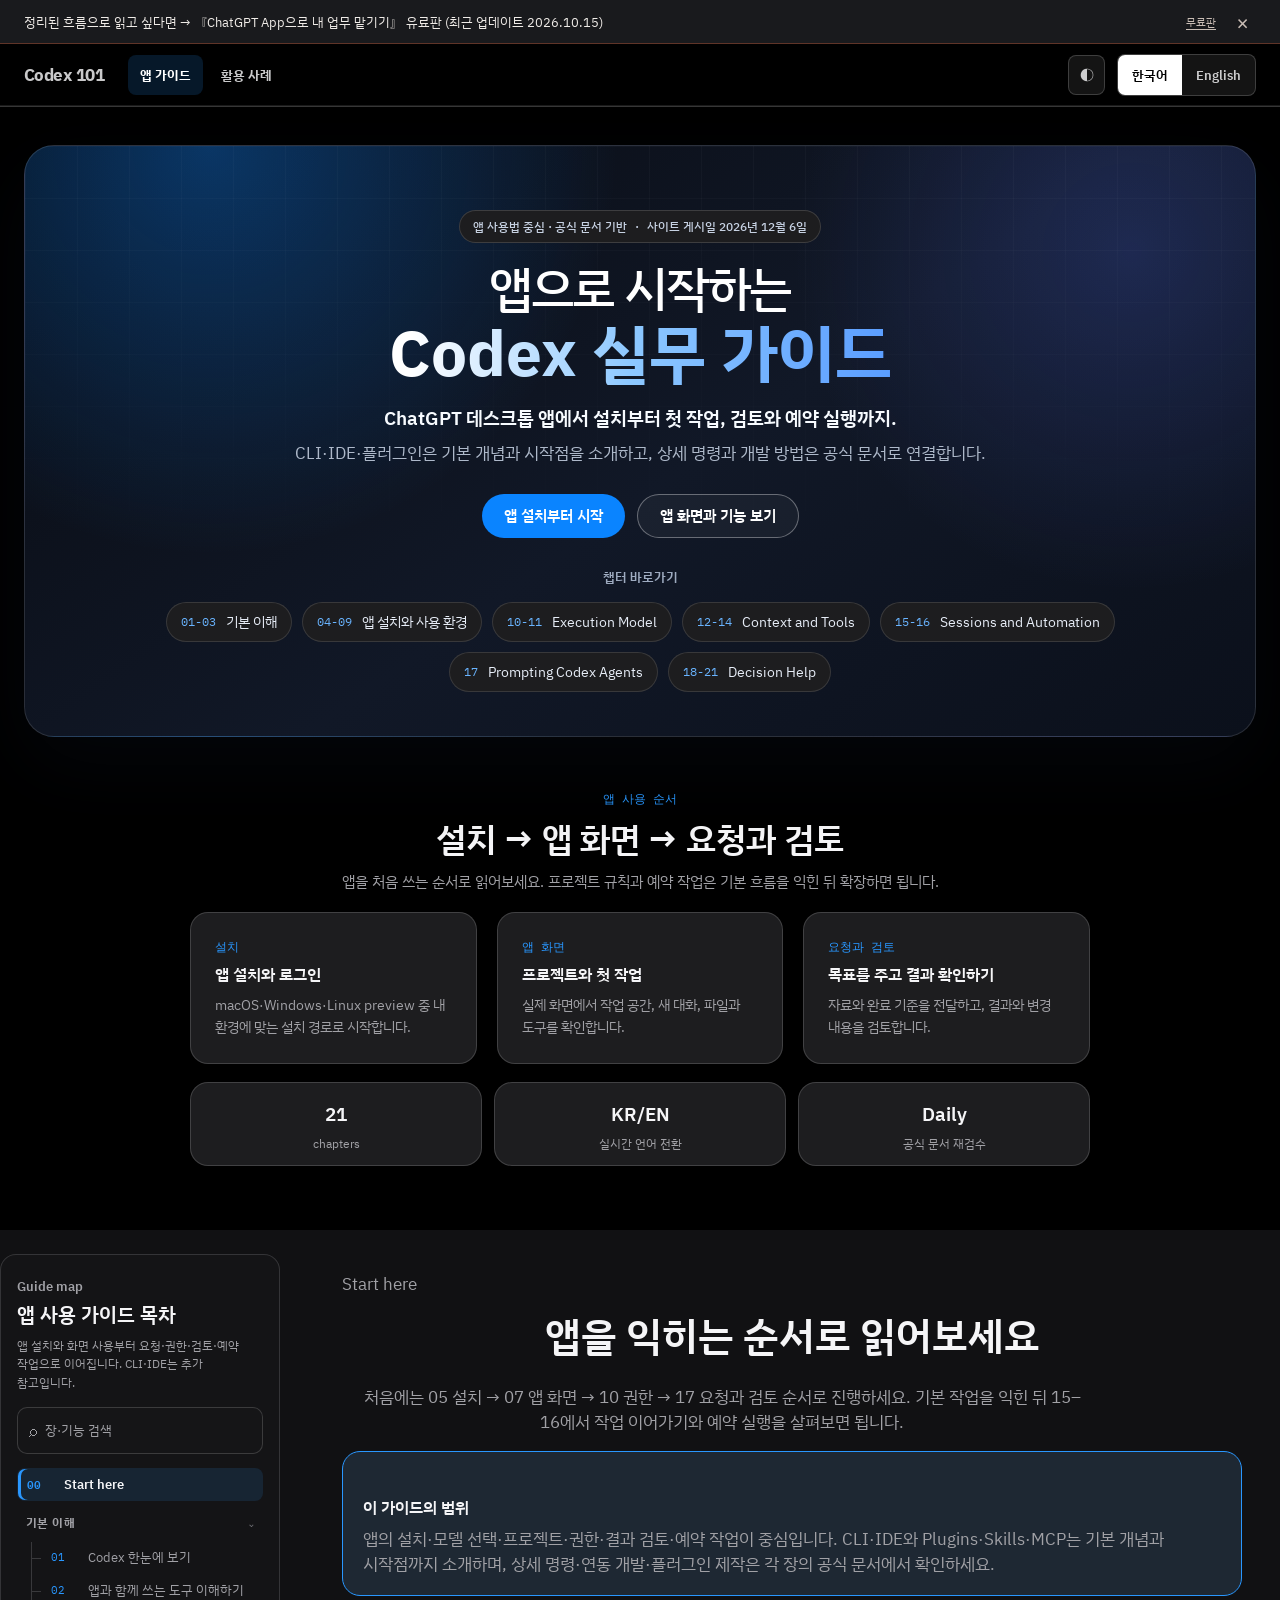
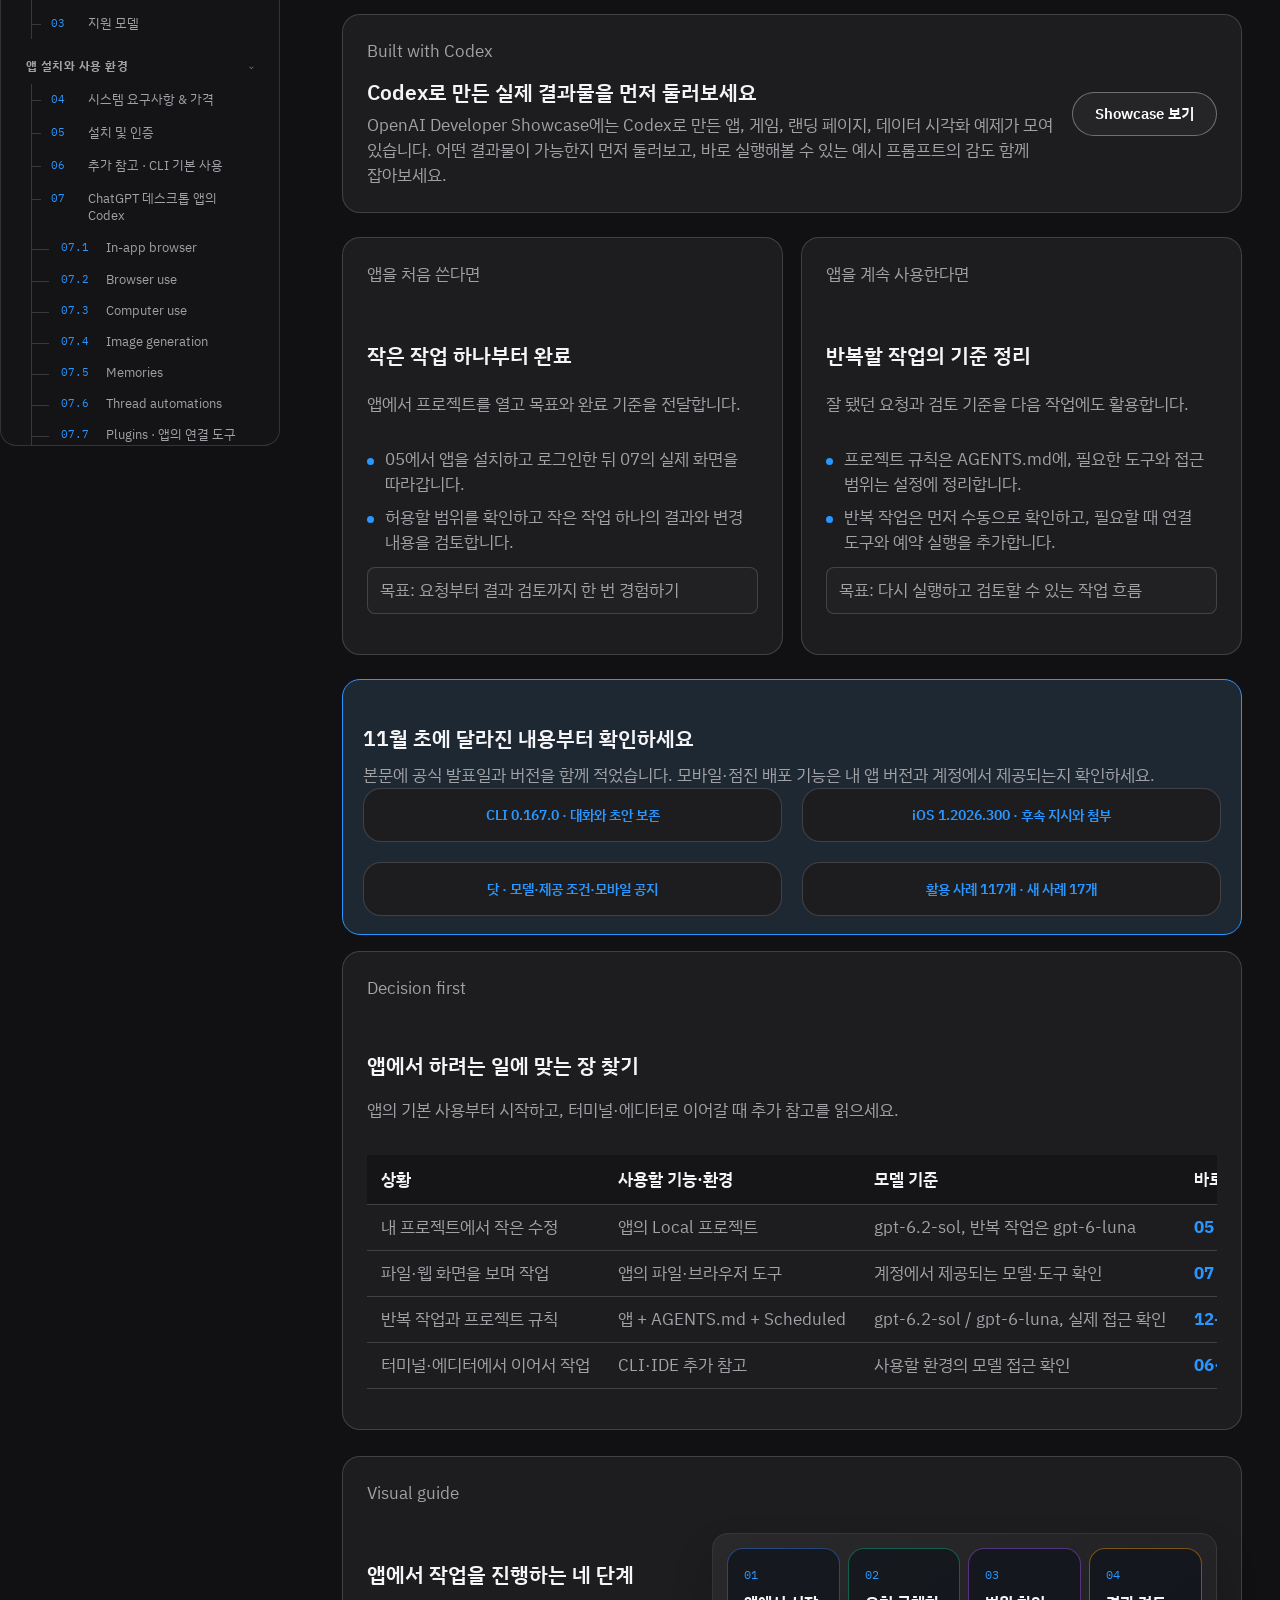
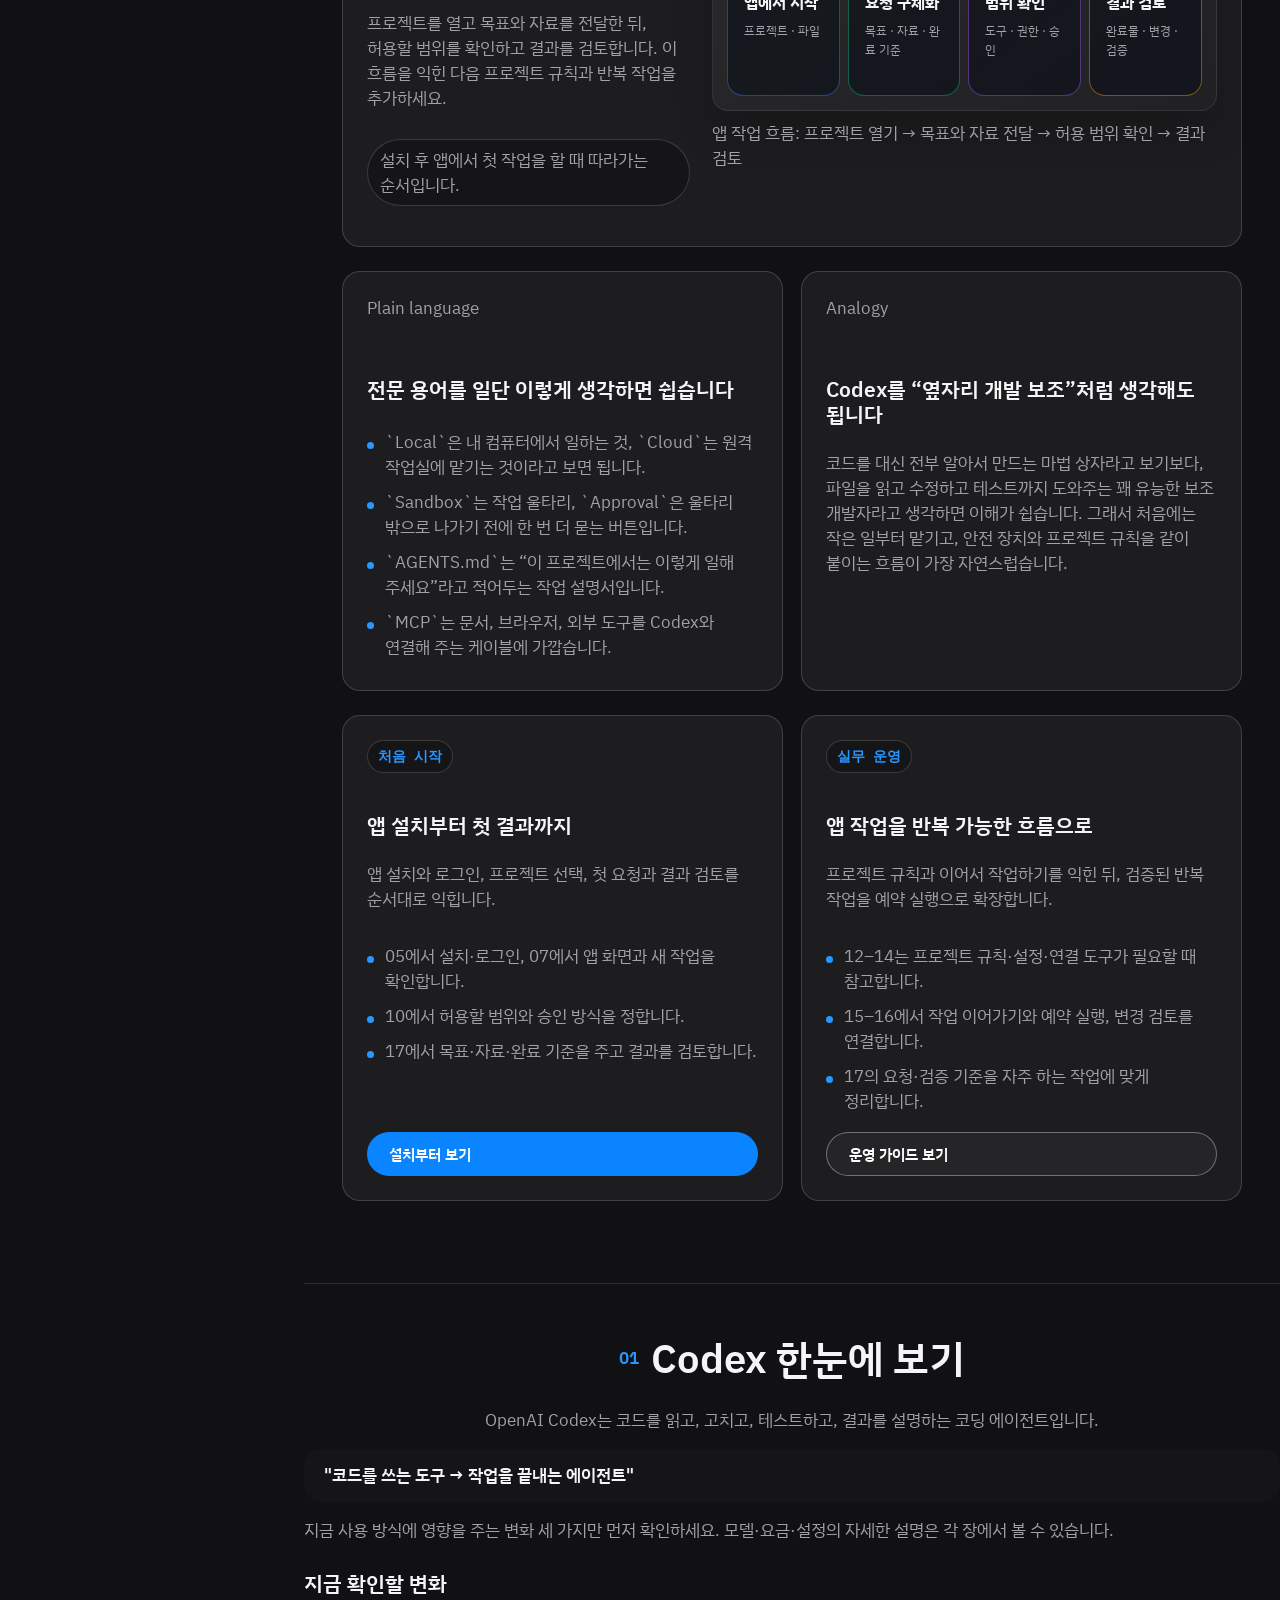
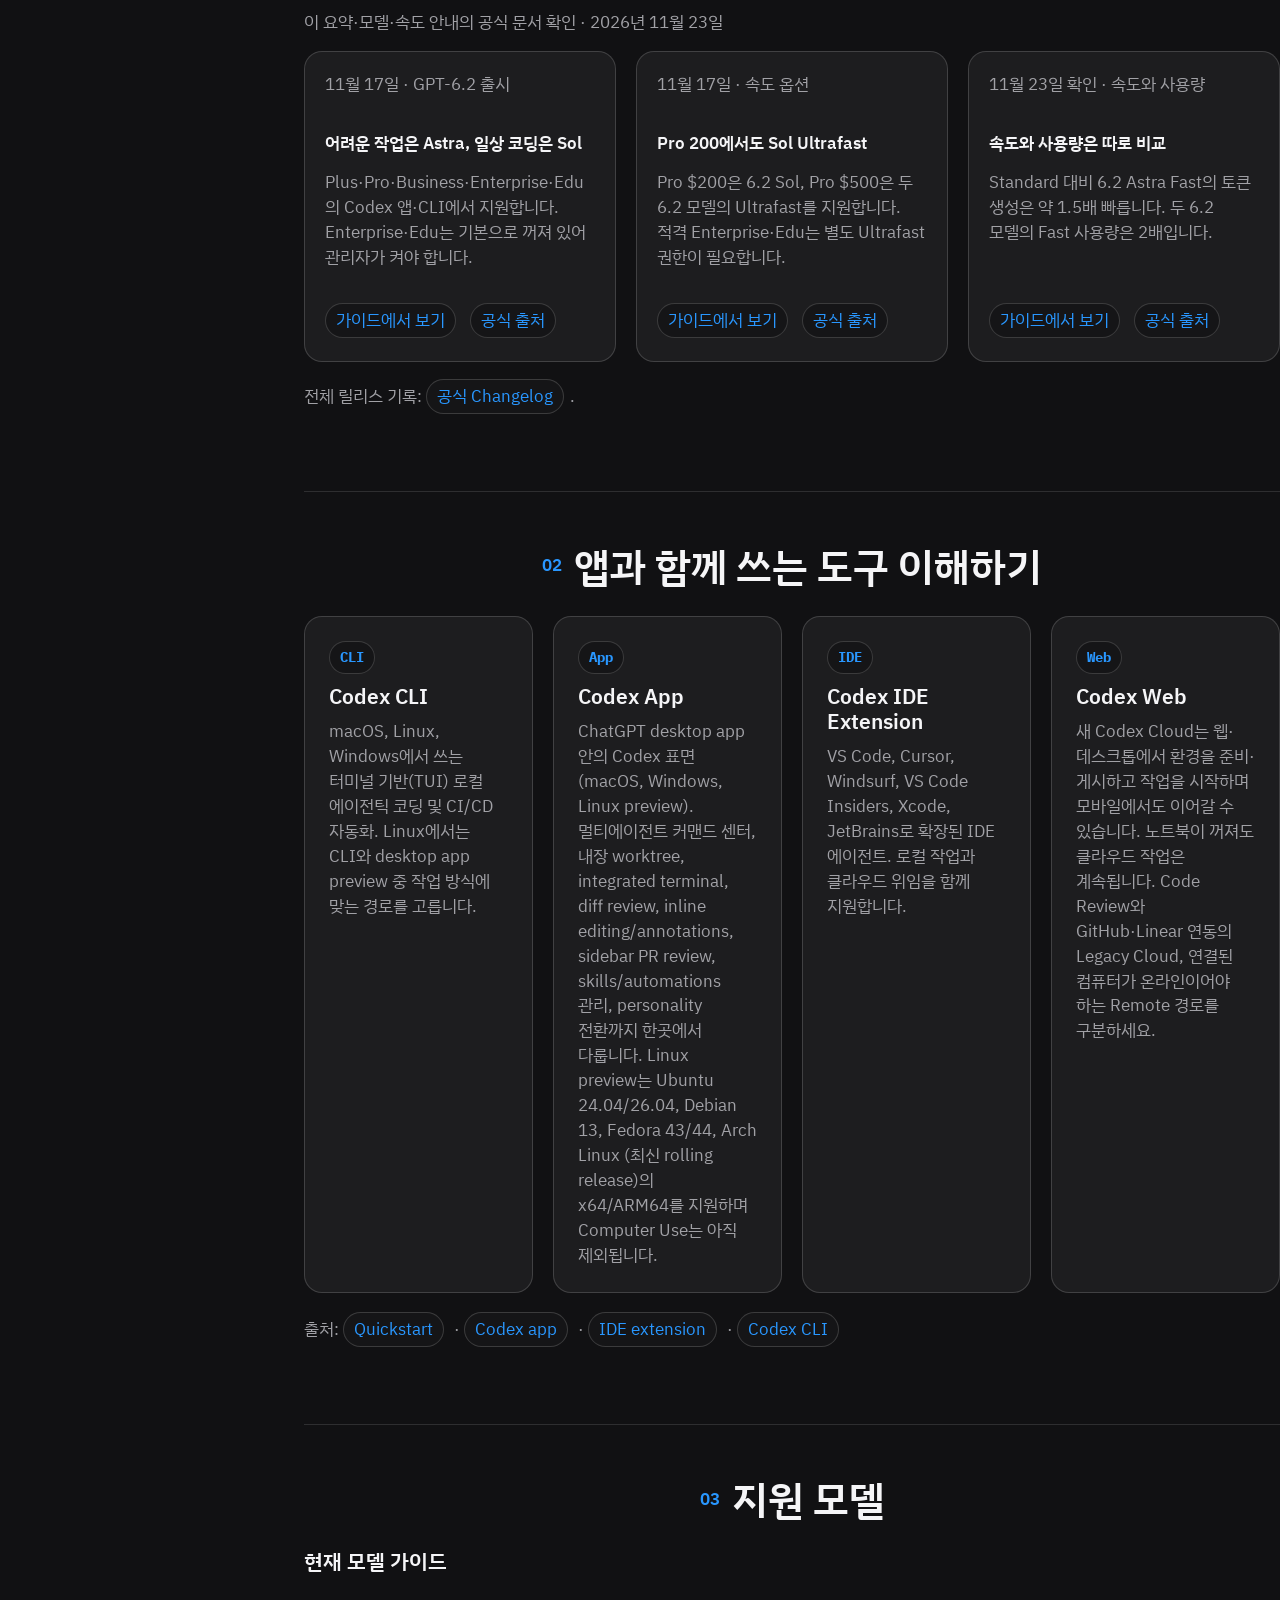
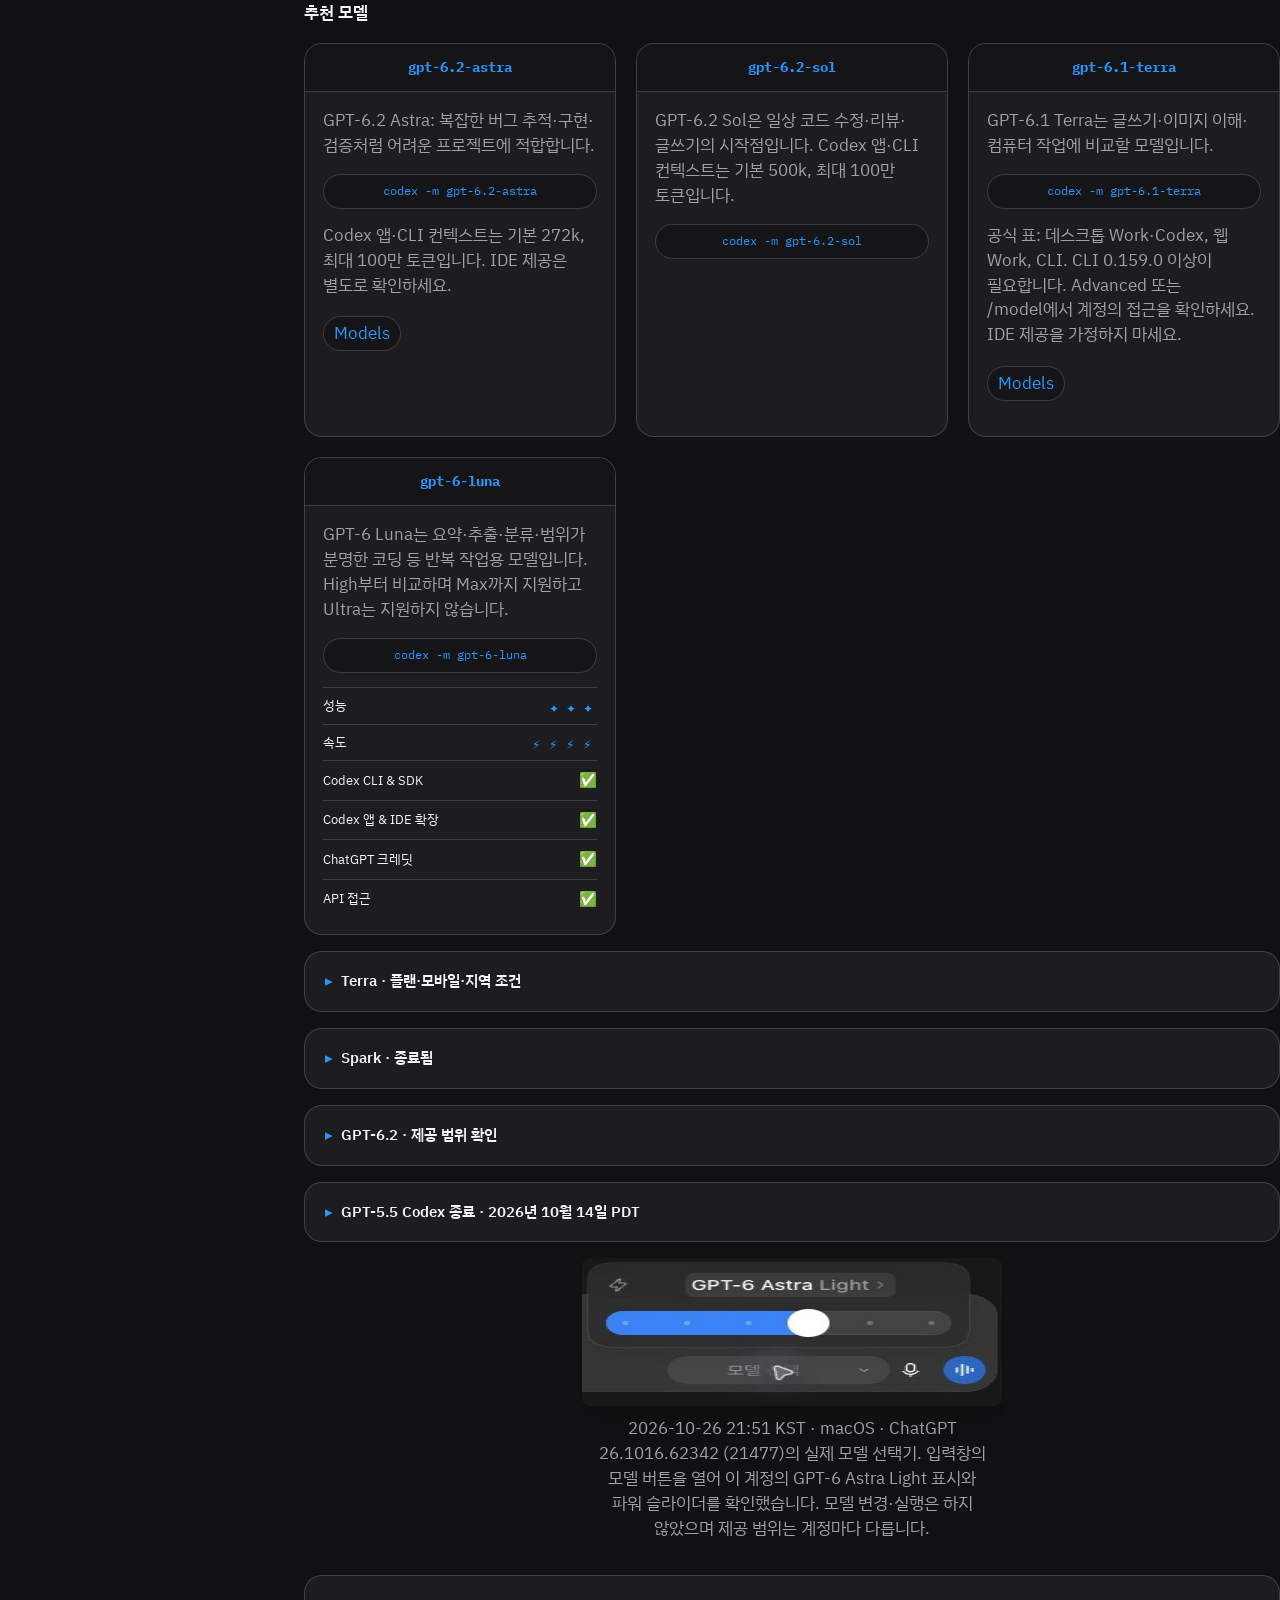
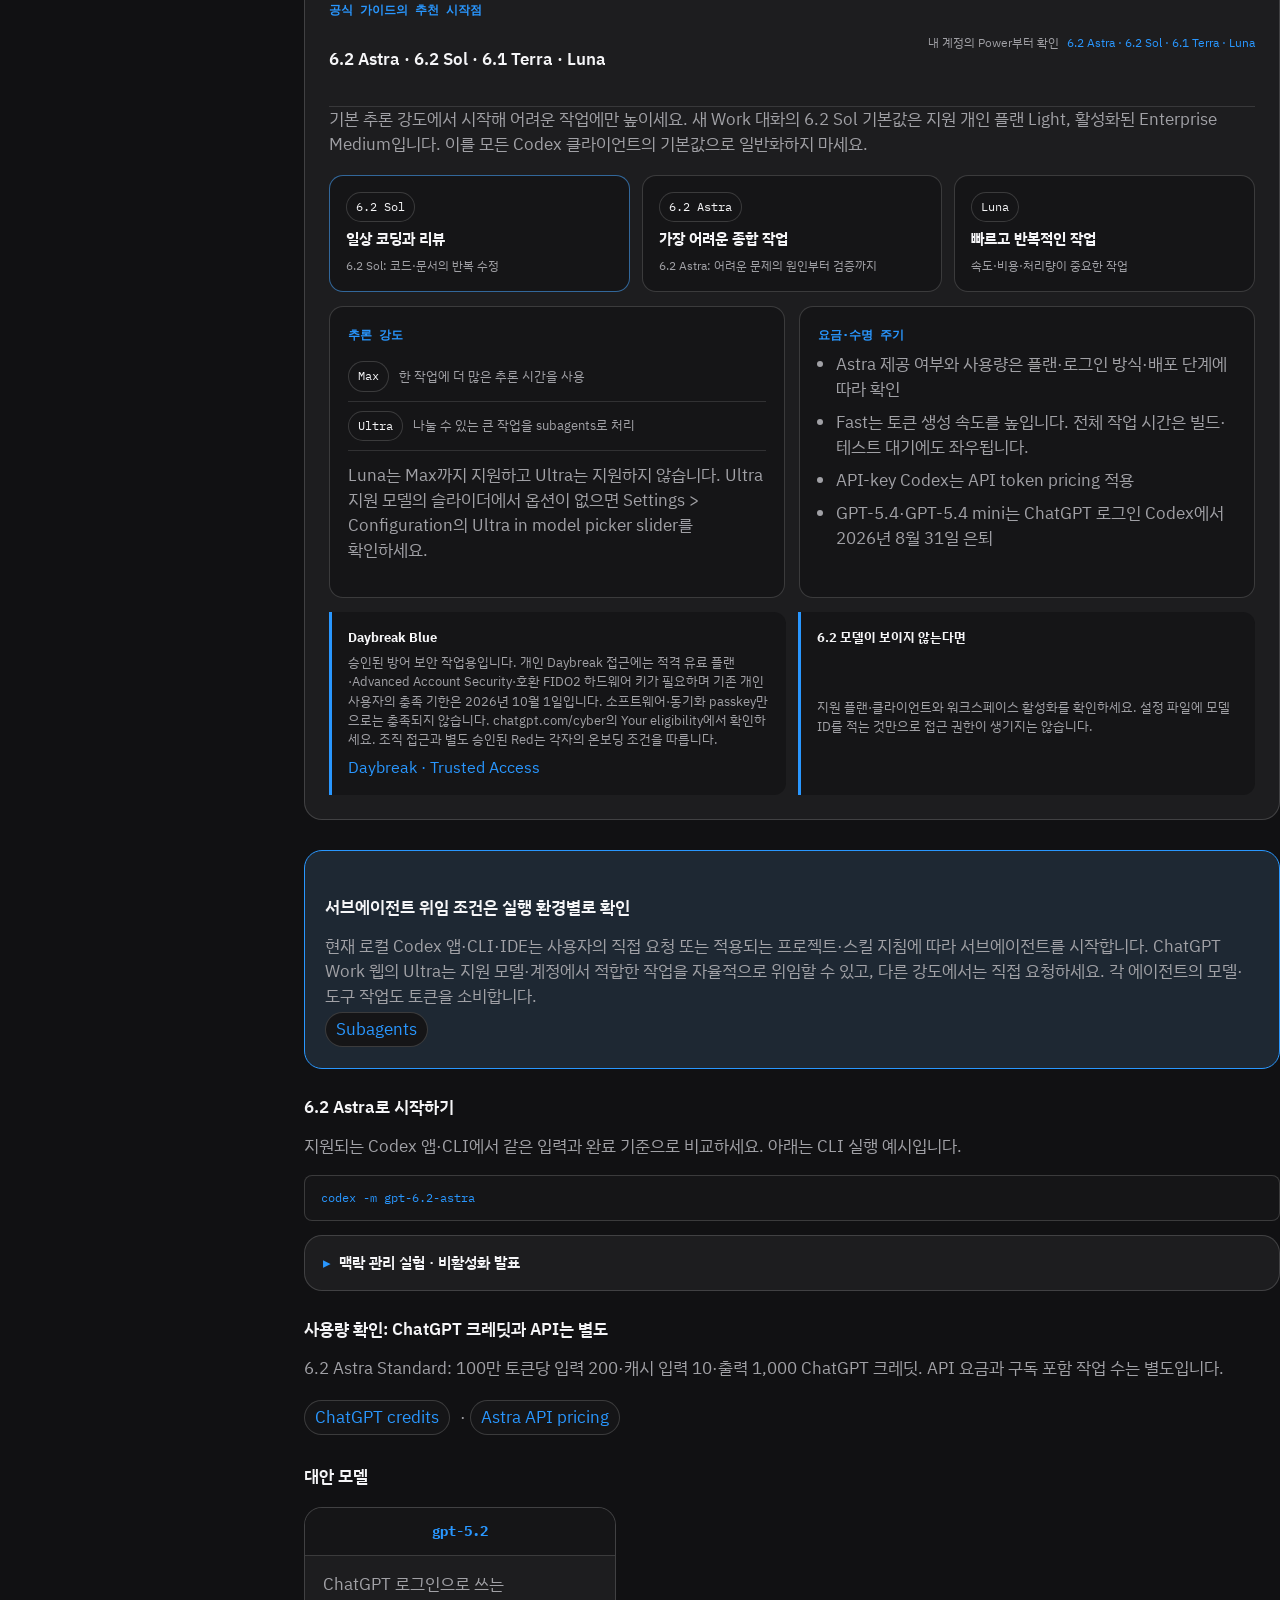
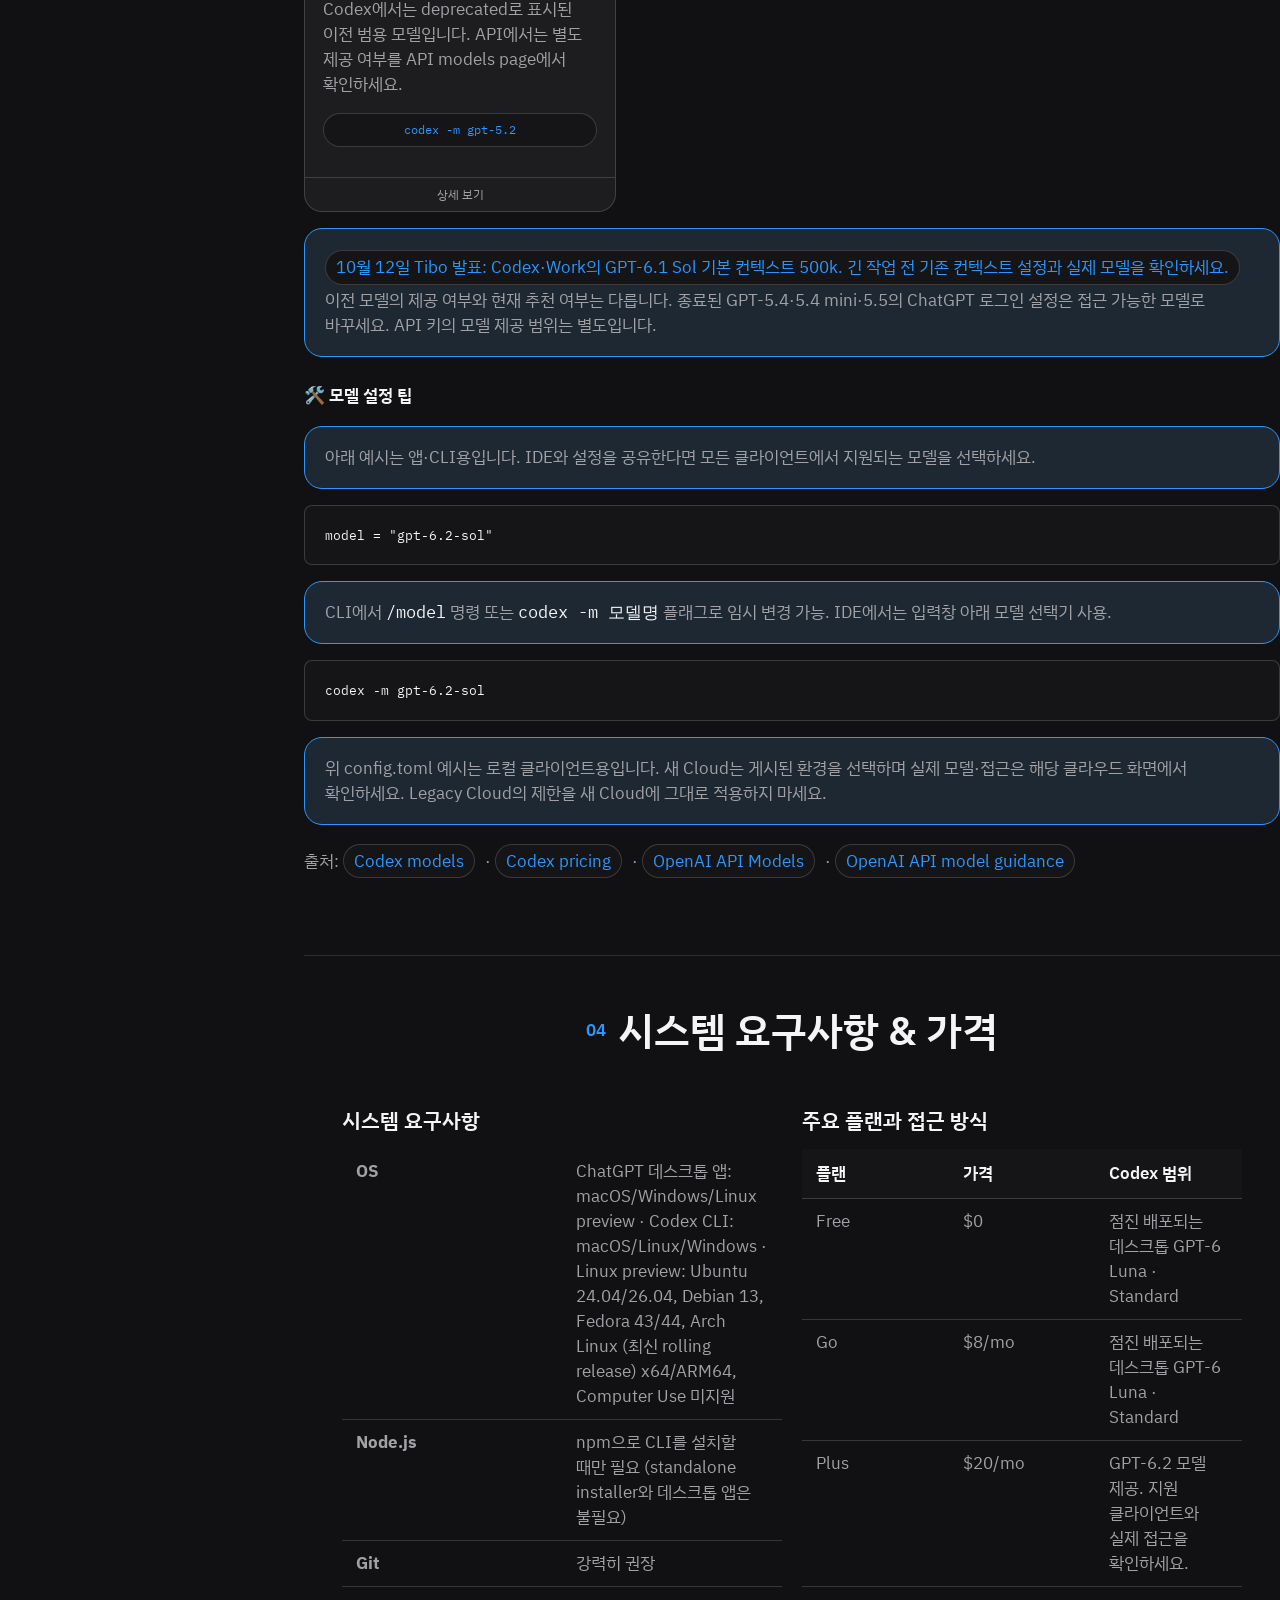
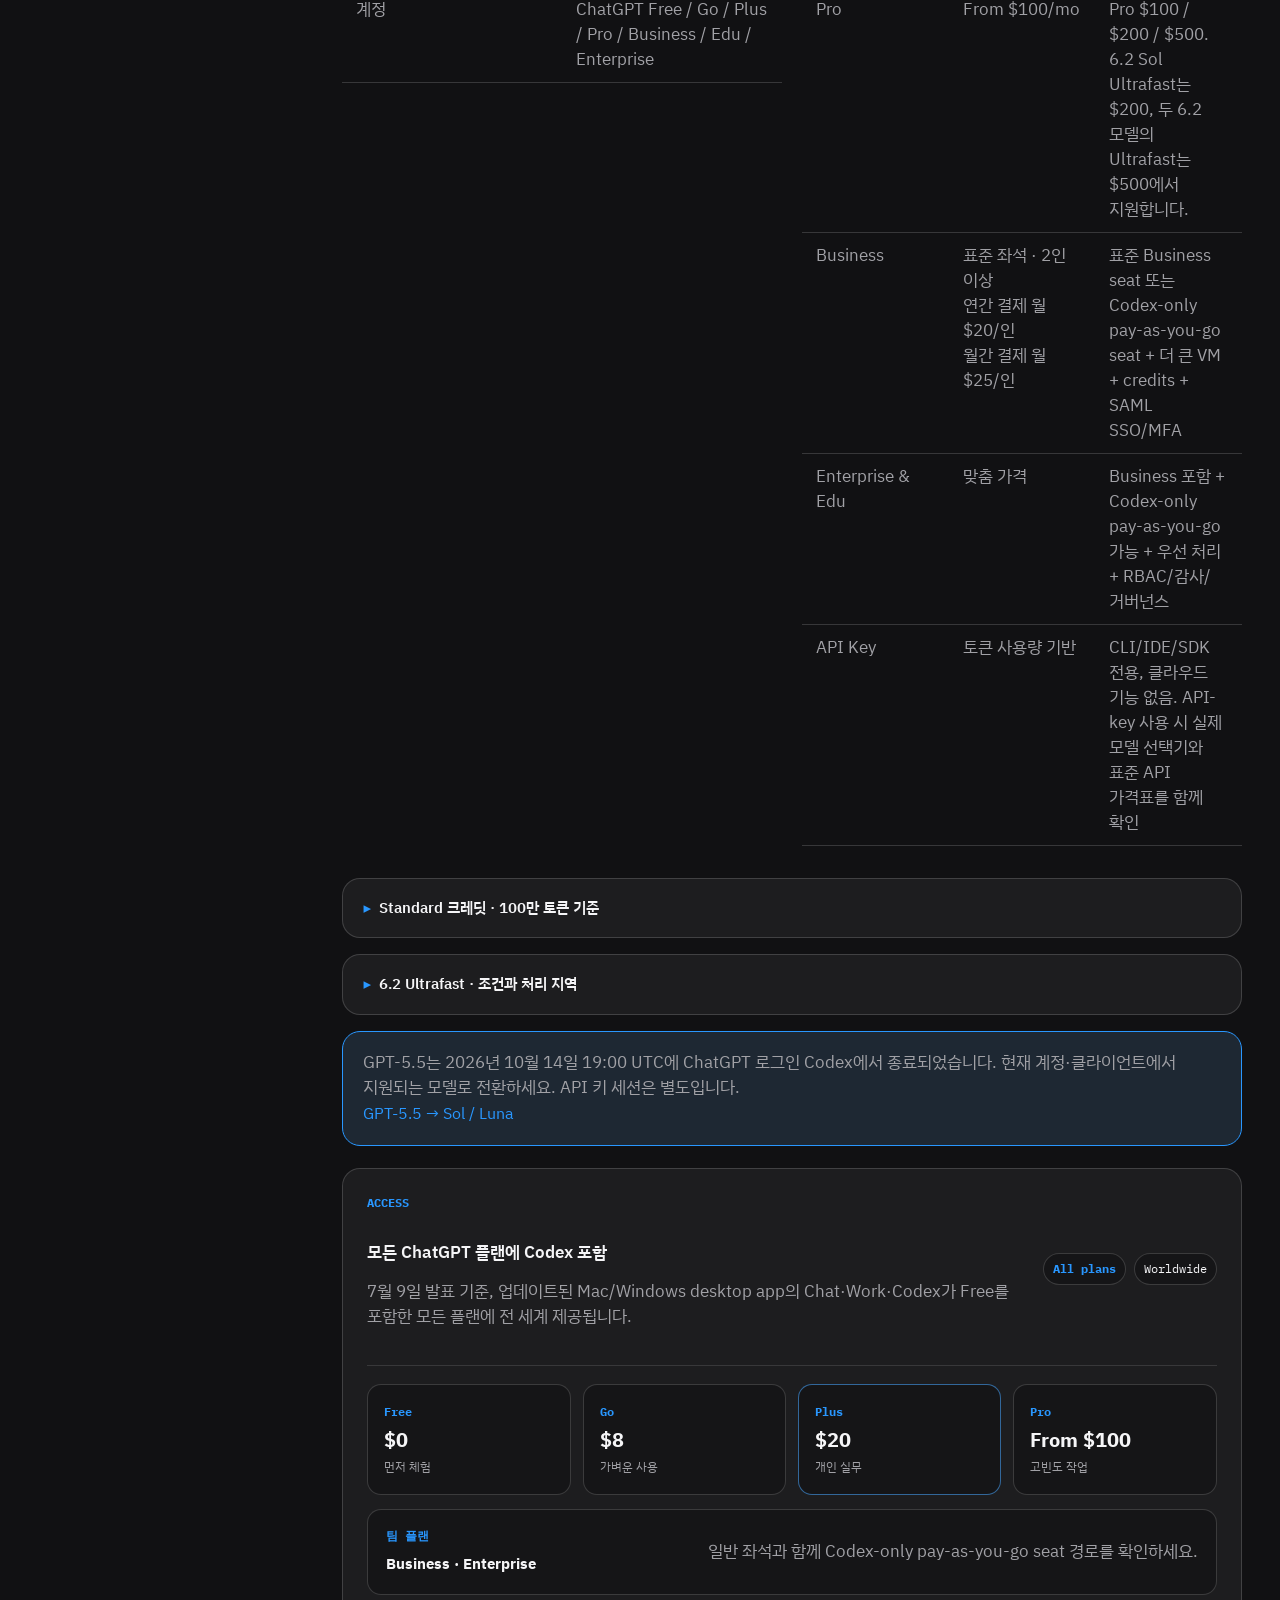
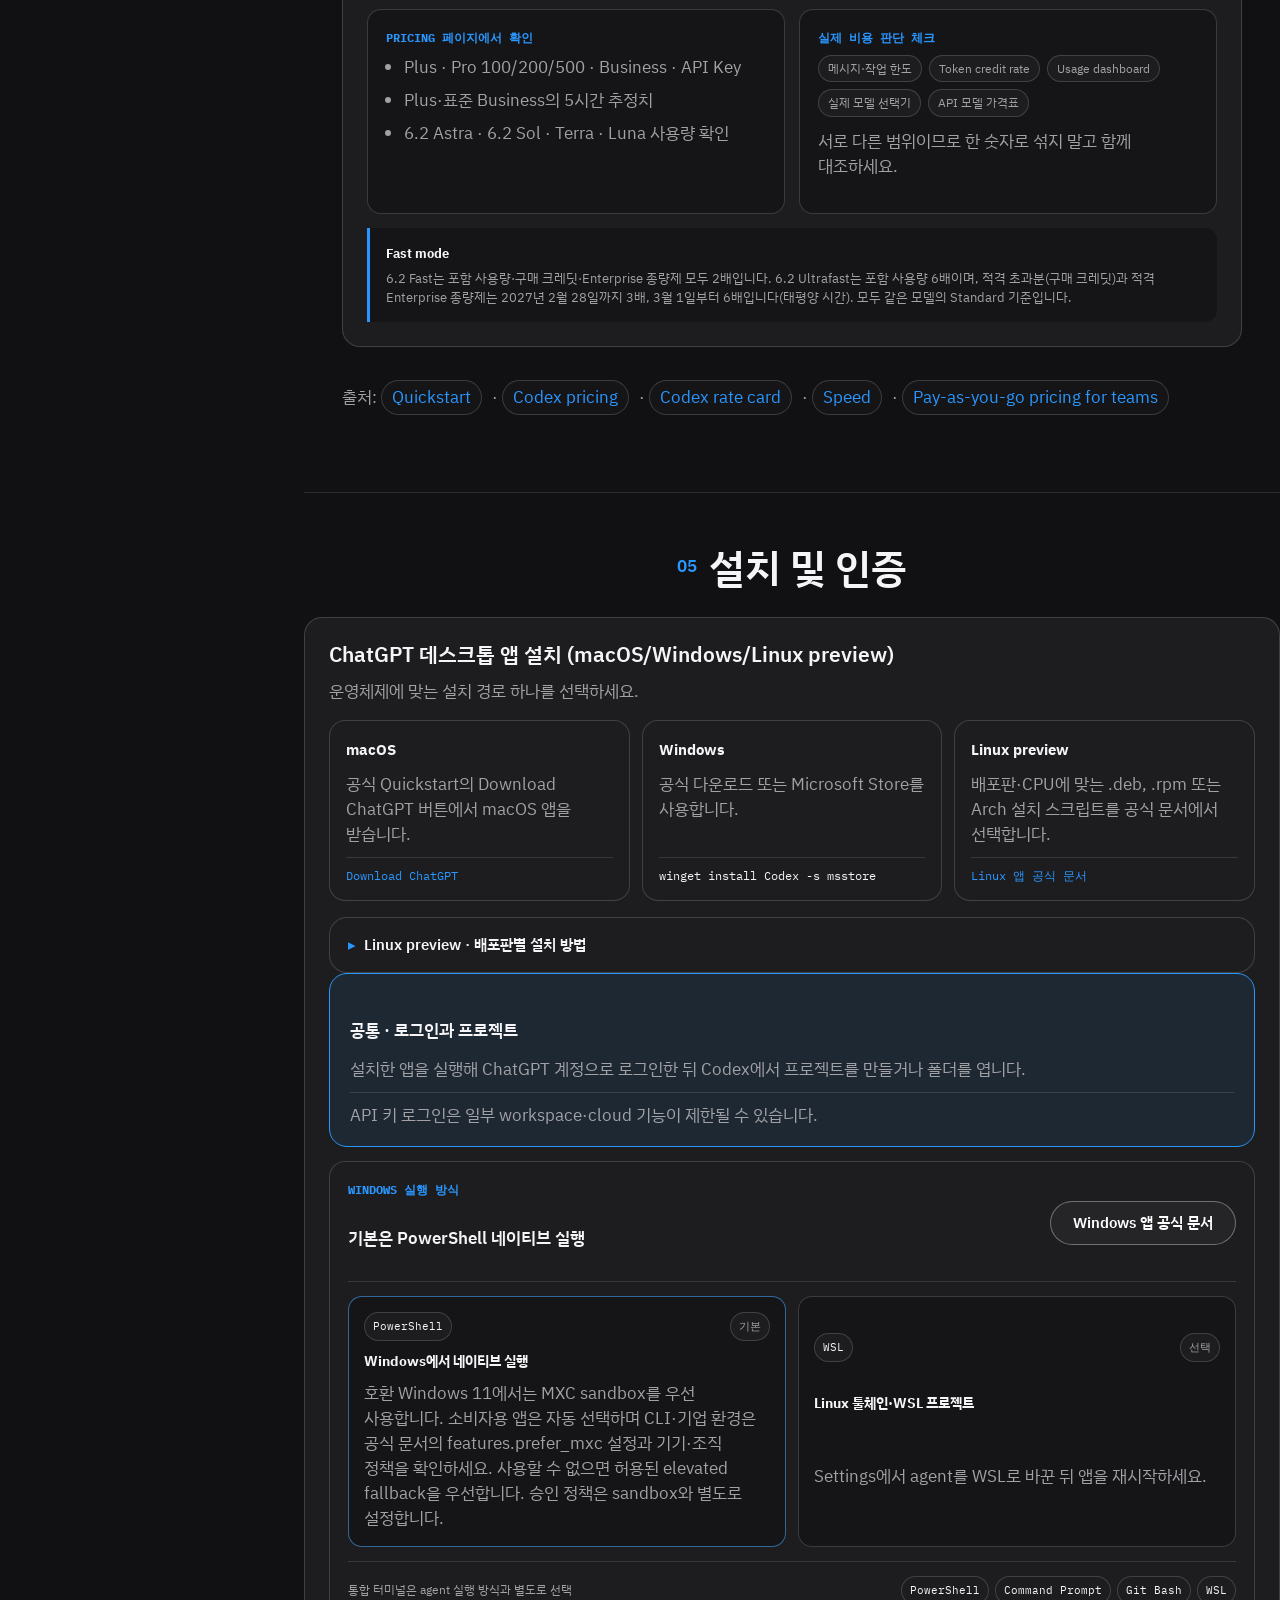
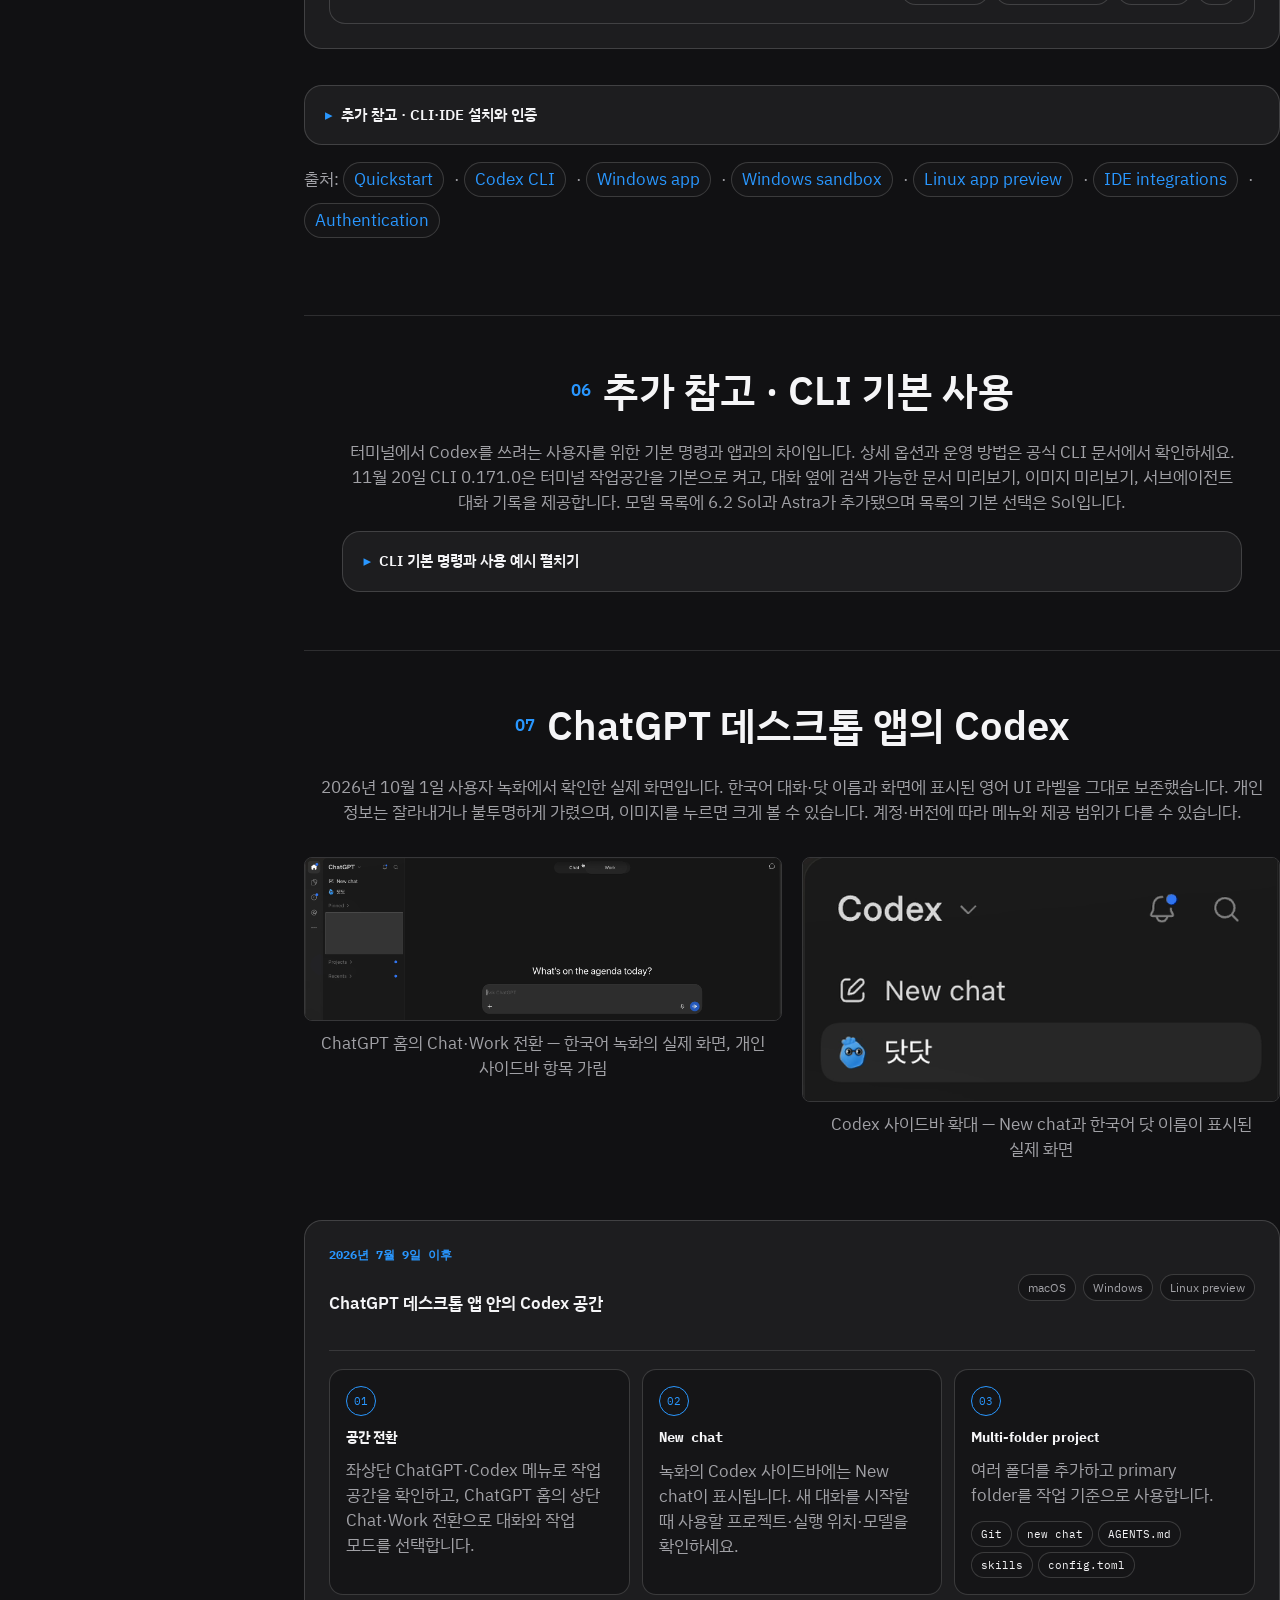
==== commit 1377bc21: "docs: make recent guide updates easier to find" ====
--- a/index.html
+++ b/index.html
@@ -17,7 +17,7 @@
     <link
         href="https://fonts.googleapis.com/css2?family=IBM+Plex+Mono:wght@400;500&family=IBM+Plex+Sans+KR:wght@400;500;600;700&family=Space+Grotesk:wght@500;700&display=swap"
         rel="stylesheet" />
-    <link rel="stylesheet" href="style.css?v=20261118-mobile-reading" />
+    <link rel="stylesheet" href="style.css?v=20261124-recent-updates" />
 </head>
 
 <body data-page="home" data-updated="2026-11-24">
@@ -1800,7 +1800,37 @@
             <section class="section" id="s16">
                 <h2><span class="section-num">16</span> <span data-i18n="s16_title">로컬 Scheduled task & Git 자동화</span></h2>
 <div class="callout" id="dots-nov4" style="scroll-margin-top: 140px; word-break: keep-all; overflow-wrap: anywhere"><h3 data-i18n="dots_nov4_t">11월 4일 공식 공지 · 닷의 모바일·데스크톱 확장</h3><p data-i18n="dots_nov4_d">iOS 알림 답장·다른 앱의 콘텐츠 공유가 공지됐고, 데스크톱 브라우저·파일 주석은 점진 배포 중입니다. Windows의 로컬 작업·도구 연속 동작 개선도 포함합니다. 새 버튼의 실제 조작 절차는 공식 안내와 내 앱의 제공 상태를 함께 확인하세요.</p><p class="command-refs"><a href="https://learn.chatgpt.com/docs/whats-new/november-2-6-2026" target="_blank" rel="noopener noreferrer">OpenAI · 2026-11-04</a></p></div>
-<div class="callout" id="dots29" style="scroll-margin-top: 140px; word-break: keep-all; overflow-wrap: anywhere"><h3 data-i18n="dots29_t">Dots · 지속 업무를 맡기기</h3><p data-i18n="dots29_d">Dots는 GPT-6.1 Terra를 포함한 여러 모델을 활용하는 상시 클라우드 에이전트입니다. 최신 모바일 앱·데스크톱 앱·데스크톱 브라우저에서 만들고 이어갈 수 있으며 모바일 웹은 지원하지 않습니다.</p><p data-i18n="dots_access_nov8">Pro 100·200·500은 만 18세 이상이며 EEA·영국·스위스 밖인 사용자가 대상입니다. Business Premium은 지원 지역의 적격 계정에 점진 배포됩니다. Enterprise·Edu·Healthcare는 적격 워크스페이스에서 제공되며, UAE 데이터·추론 상주 워크스페이스는 제외됩니다.</p><p data-i18n="dots_enterprise_nov8">11월 8일 현재 Enterprise 관리자 미리보기에서는 역할별 활성화가 필요합니다. 공식 안내는 11월 18일부터 워크스페이스가 제외하지 않는 한 기본 접근과 활성화된 닷의 과금이 시작된다고 설명합니다. 닷이 위임한 Work·Codex 작업의 요금은 별도입니다.</p><p data-i18n="dots29_steps">맡길 책임·자료·자율 실행 범위·알림 조건을 정하고 첫 결과를 검토하세요. 편집 예시: “이 프로젝트의 변경과 미결정을 추적하고, 결정이 필요할 때 알려주세요. 답장은 초안으로 준비해 주세요.” dot 대화와 위임한 Work·Codex 작업의 사용량은 구분됩니다. 로컬 도구를 쓰려면 연결한 컴퓨터와 앱이 켜져 있어야 합니다.</p><p data-i18n="screen_dot_path">사이드바의 닷 이름 → 닷 프로필. Call, Desktop notifications, Computers, Recent activity, Outputs가 보입니다. 캐릭터 옆 연필 → Customize your dot에서 Colors·Characters·Pets와 이름을 고르고 Save를 누릅니다. 닷 꾸미기와 Settings → Pets의 Quick Chat 설정은 서로 다른 화면입니다.</p><p data-i18n="screen_dot_access">Computers의 닷 클라우드 컴퓨터와 Your computer를 구분하세요. 로컬 컴퓨터 연결은 별도 권한이며, 다른 앱이나 모든 대화에 대한 접근을 뜻하지 않습니다.</p><div class="app-ui-detail-grid screenshot-evidence-grid"><figure class="screenshot screenshot-evidence"><a href="images/2026-10-01/dot-profile-ko.webp" target="_blank" rel="noopener noreferrer"><img src="images/2026-10-01/dot-profile-ko.webp" width="761" height="1639" data-i18n-alt="screen_dot_profile_alt" alt="닷 프로필의 Call, 알림, Computers, Recent activity, Outputs, 개인 정보는 가림" loading="lazy" /></a><figcaption data-i18n="screen_dot_profile_caption">닷 프로필 — 한국어 닷 이름 유지, 연락처·기기 이름·활동·결과 제목 가림</figcaption></figure><figure class="screenshot screenshot-evidence"><a href="images/2026-10-01/dot-customize-ko.webp" target="_blank" rel="noopener noreferrer"><img src="images/2026-10-01/dot-customize-ko.webp" width="2047" height="1223" data-i18n-alt="screen_dot_customize_alt" alt="한국어 닷 이름 닷닷과 Colors, Characters, Pets, Save가 있는 꾸미기 창" loading="lazy" /></a><figcaption data-i18n="screen_dot_customize_caption">Customize your dot 확대 — 한국어 이름과 실제 Colors·Characters·Pets·Save 화면</figcaption></figure></div><p class="command-refs"><a href="https://learn.chatgpt.com/docs/dots#access" target="_blank" rel="noopener noreferrer">Dots</a> · <a href="https://learn.chatgpt.com/docs/enterprise/dots-admin-guide#enterprise-preview-and-billing" target="_blank" rel="noopener noreferrer">Enterprise preview · 2026-11-18</a> · <a href="https://learn.chatgpt.com/docs/whats-new/dots-october-9-2026" target="_blank" rel="noopener noreferrer">OpenAI · 2026-10-09</a></p></div>
+                <div class="callout" id="dots29" style="scroll-margin-top: 140px; word-break: keep-all; overflow-wrap: anywhere">
+                    <h3 data-i18n="dots29_t">Dots · 계속 챙길 일 맡기기</h3>
+                    <p data-i18n="dots29_d">닷은 자리를 비워도 맡긴 일을 이어가고, 결과나 내가 결정할 일을 알려주는 클라우드 에이전트입니다.</p>
+                    <ul class="overview-list">
+                        <li><strong data-i18n="dots_where_label">어디서 쓰나요?</strong><span data-i18n="dots_where">ChatGPT 모바일 앱·데스크톱 앱·PC 브라우저에서 쓰세요. 모바일 웹은 지원하지 않습니다.</span></li>
+                        <li><strong data-i18n="dots_start_label">첫 업무는 어떻게 맡기나요?</strong><span data-i18n="dots29_steps">할 일과 참고 자료, 어디까지 맡길지, 언제 알려줄지를 정하고 첫 결과를 검토하세요.</span></li>
+                        <li><strong data-i18n="dots_local_label">내 컴퓨터를 쓰려면?</strong><span data-i18n="screen_dot_access">별도 연결 권한이 필요합니다. 작업 중에는 컴퓨터를 온라인 상태로 두고 ChatGPT 앱을 열어 두세요.</span></li>
+                    </ul>
+                    <p><strong data-i18n="dots_example_label">요청 예시</strong><span data-i18n="dots_example_copy">“프로젝트 변경 사항을 챙기고, 결정이 필요할 때 알려주세요. 답장은 초안만 써 주세요.”</span></p>
+                    <details class="guide-details">
+                        <summary data-i18n="dots_access_details">이용 조건과 과금</summary>
+                        <div class="guide-details-body">
+                            <p data-i18n="dots_access_scope">이용 가능 여부는 플랜·지역·워크스페이스 설정에 따라 달라집니다.</p>
+                            <p data-i18n="dots_delegated_usage">닷이 위임한 Work·Codex 작업에는 각 제품의 사용량·과금 기준이 적용됩니다.</p>
+                            <p class="command-refs">
+                                <a href="https://learn.chatgpt.com/docs/dots#access" target="_blank" rel="noopener noreferrer" data-i18n="dots_access_link">플랜·지역별 이용 조건</a> ·
+                                <a href="https://learn.chatgpt.com/docs/enterprise/dots-admin-guide#enterprise-preview-and-billing" target="_blank" rel="noopener noreferrer" data-i18n="dots_billing_link">관리자·과금 안내</a>
+                            </p>
+                        </div>
+                    </details>
+                    <details class="guide-details">
+                        <summary data-i18n="dots_profile_details">프로필·꾸미기 화면 보기</summary>
+                        <div class="guide-details-body">
+                            <p data-i18n="screen_dot_path">사이드바에서 닷 이름을 눌러 프로필을 엽니다. 아래는 2026년 10월 1일에 기록한 프로필과 꾸미기 화면입니다.</p>
+                            <div class="app-ui-detail-grid screenshot-evidence-grid">
+                                <figure class="screenshot screenshot-evidence"><a href="images/2026-10-01/dot-profile-ko.webp" target="_blank" rel="noopener noreferrer"><img src="images/2026-10-01/dot-profile-ko.webp" width="761" height="1639" data-i18n-alt="screen_dot_profile_alt" alt="닷 프로필의 Call, 알림, Computers, Recent activity, Outputs, 개인 정보는 가림" loading="lazy" /></a><figcaption data-i18n="screen_dot_profile_caption">닷 프로필 — 한국어 닷 이름 유지, 연락처·기기 이름·활동·결과 제목 가림</figcaption></figure>
+                                <figure class="screenshot screenshot-evidence"><a href="images/2026-10-01/dot-customize-ko.webp" target="_blank" rel="noopener noreferrer"><img src="images/2026-10-01/dot-customize-ko.webp" width="2047" height="1223" data-i18n-alt="screen_dot_customize_alt" alt="한국어 닷 이름 닷닷과 Colors, Characters, Pets, Save가 있는 꾸미기 창" loading="lazy" /></a><figcaption data-i18n="screen_dot_customize_caption">Customize your dot 확대 — 한국어 이름과 실제 Colors·Characters·Pets·Save 화면</figcaption></figure>
+                            </div>
+                        </div>
+                    </details>
+                </div>
 
 <div class="callout" id="devday29" style="scroll-margin-top: 140px; word-break: keep-all; overflow-wrap: anywhere"><h3 data-i18n="devday29_t">팀 자동화·플러그인 확장 확인</h3><p data-i18n="devday29_d">Team Tasks는 팀 서비스 계정과 승인된 앱 연결로 클라우드에서 실행됩니다. 개인 로컬 예약 작업과 분리하고 관리자 설정부터 확인하세요. Plugin Extensions는 사이드바 앱·대화 패널·파일 뷰어·폼을 추가합니다. composer mention은 데스크톱 전용이며 Free·Go 웹 확장은 추후 예정입니다. MCP Events는 MCP 2.0의 webhook 방식을 사용하고 polling·streaming은 지원하지 않습니다.</p><p class="command-refs"><a href="https://learn.chatgpt.com/docs/enterprise/teams" target="_blank" rel="noopener noreferrer">Team Tasks</a> · <a href="https://learn.chatgpt.com/docs/whats-new/september-28-october-2-2026" target="_blank" rel="noopener noreferrer">DevDay guide</a></p></div>
 
@@ -2549,100 +2579,105 @@
 
             <section class="changelog-section" id="changelog">
                 <div class="changelog-head">
-                    <div>
-                        <p class="overview-kicker" data-i18n="changelog_kicker">Changelog</p>
-                        <h2 data-i18n="changelog_title">최근 업데이트</h2>
-                    </div>
+                    <h2 data-i18n="changelog_title">최근 업데이트</h2>
                     <p class="overview-fact-date">
                         <span data-i18n="home_guide_updated_label">가이드 수정일</span>
                         <span class="live-date" data-date-format="long">2026년 11월 24일</span>
                     </p>
                 </div>
-                <ol class="changelog-list" aria-label="Recent update summary"><li><strong data-i18n="nov12_tips_update_t">11월 12일 · 컴퓨터 지정·결과 검토·공개 데모</strong><span data-i18n="nov12_tips_update_d">닷에 빌드·테스트용 컴퓨터를 지정하는 예시와 에이전트 결과를 검토하기 쉽게 만드는 요청을 보완했습니다. 공개 데모용으로 대화를 재구성하는 팁을 추가했습니다.</span></li><li><strong data-i18n="nov8_update_t">11월 8일 · 11월 초 공식 변경과 활용 사례</strong><span data-i18n="nov8_update_d">11월 2일 iOS·11월 4일 닷·11월 6일 CLI 공지를 각 장에 정리하고, 신규 17개·기존 4개 수정이 반영된 118개 활용 사례로 연결했습니다. 아래 날짜는 실제 가이드 수정일이며, 본문의 발표일과 구분합니다.</span></li><li><strong data-i18n="hack_update_t">11월 1일 · 해커톤 작업·발표 계획</strong><span data-i18n="hack_update_d">Gabriel Chua의 해커톤 회고를 바탕으로 구현·검증·발표의 결과물과 마감을 나누는 실무 팁을 추가했습니다. 개인 관찰과 공식 기능 제공 범위를 구분합니다.</span></li><li><strong data-i18n="update_nov1_t">11월 1일 · Terra 제공 조건 보완</strong><span data-i18n="update_nov1_d">Terra의 공식 플랜·모바일 Work·추론 지역과 Enterprise 관리자 조건을 구분했습니다.</span></li><li><strong data-i18n="update31_t">10월 31일 · 날짜 가독성·Terra·네트워크 진단</strong><span data-i18n="update31_d">밝은 테마의 최종 업데이트 날짜 색상을 수정하고, 공식 문서의 Terra 선택 안내와 버전별 CLI 연결 진단을 추가했습니다.</span></li><li><strong data-i18n="update26_t">10월 26일 · dot 바로가기·Sites 공유·CLI 확인</strong><span data-i18n="update26_d">iOS dot 위젯·단축어 절차와 Sites의 공유·방문자 계정 경계를 보완하고 CLI 확인 명령과 모델별 역할을 정리했습니다. 실제 macOS 모델 선택기 캡처를 추가했습니다.</span></li><li><strong data-i18n="update16_t">10월 16일 · Voice 배포와 이벤트 활용</strong><span data-i18n="update16_d">GPT-Live-1.1 음성 배포 발표와 실제 접근 조건을 구분하고, Gabriel의 Sites→MCP Events→dot 사례 및 Tibo의 용량 부족 시 재개 안내를 추가했습니다.</span></li><li><strong data-i18n="business_update_t">10월 15일 · Business 좌석 요금 구분</strong><span data-i18n="business_update_d">표준 Business 좌석의 연간·월간 요금과 최소 인원을 명시하고 Codex-only 종량제 좌석과 구분했습니다.</span></li><li><strong data-i18n="ui_update_t">10월 15일 · 화면 정렬과 모바일 탐색 개선</strong><span data-i18n="ui_update_d">본문·이미지 폭, 목차 검색, 모바일 페이지 이동과 버튼 크기, 한국어 줄바꿈을 개선하고 긴 안내를 접어서 읽도록 정리했습니다.</span></li>
-<li><strong data-i18n="changelog_oct15_t">10월 15일 · GPT-5.5 전환과 유지보수 사례</strong><span data-i18n="changelog_oct15_d">GPT-5.5의 정확한 Codex 종료 시각·인증 범위·6.1 Sol 대체 안내를 맞추고, Rodrigo의 근거 기반 유지보수 절차를 추가했습니다.</span></li>
-<li><strong data-i18n="changelog_oct13_t">10월 13일 · Sol·Cloud·평가 구성 사례</strong><span data-i18n="changelog_oct13_d">VB의 개인 작업 구성을 따라 해 볼 절차와 Cloud 제약, 평가 기록 보관 방법으로 정리했습니다. 공식 모델·Power·요금·CLI 안내는 유지합니다.</span></li>
-<li><strong data-i18n="changelog_oct12_t">10월 12일 · Sol 컨텍스트 발표와 CLI 패치</strong><span data-i18n="changelog_oct12_d">Tibo의 Sol 500k 기본 컨텍스트 발표와 구독 장문 요금 설명을 출처·적용 범위와 함께 추가했습니다. CLI 업데이트 안내는 0.162.1로 갱신했습니다.</span></li>
-<li><strong data-i18n="changelog_oct10_t">10월 10일 · Sol Ultrafast·모바일 dot·입력 예측</strong><span data-i18n="changelog_oct10_d">6.1 Sol Ultrafast의 플랜·지역·사용량을 반영하고 모바일 dot 생성·Codex 후속 작업 안내를 갱신했습니다. Pro 입력 예측 베타와 Windows MXC 조건을 추가했습니다.</span></li></ol><details class="guide-details"><summary data-i18n="ui_more_updates">이전 업데이트 더 보기</summary><div class="guide-details-body"><ol class="changelog-list">
-<li><strong data-i18n="changelog_oct7_t">10월 7일 · CLI·iOS와 회의 후속 작업</strong><span data-i18n="changelog_oct7_d">CLI 0.161.0의 Sol 6.1 기본값·MCP 로그인·Daybreak opt-in, iOS 1.2026.272의 작업 링크·worktree 개선을 반영했습니다. Alexander의 Meetings 활용법을 macOS Pro·Business 베타 범위와 함께 추가했습니다.</span></li>
-<li><strong data-i18n="changelog_oct6_t">10월 6일 · Auto-review와 모바일 작업 확인</strong><span data-i18n="changelog_oct6_d">VB·Tibo의 Auto-review 무료 발표와 실제 선택 절차·검토 범위를 추가했습니다. iOS 작업·사용량 위젯과 CLI 0.160.1의 Windows 원격 MCP 수정도 반영했습니다. 모델·Power 추천은 유지합니다.</span></li>
-<li><strong data-i18n="changelog_oct3_t">10월 3일 · dot 위임과 Codex 검토</strong><span data-i18n="changelog_oct3_d">Dominik의 기사에서 반복 업무를 작게 시작하는 절차를 추가했습니다. 실행 위치·Activity 검토와 자율 후속 확인·저장된 반복 일정의 차이를 공식 문서에 맞춰 정리했습니다.</span></li>
-<li><strong data-i18n="changelog_oct2_t">10월 2일 · Dots 후속 확인과 CLI 참고 갱신</strong><span data-i18n="changelog_oct2_d">Alexander의 Slack 후속 확인 팁에 감시 범위·알림·반복 작업 확인 절차를 추가했습니다. CLI 참고는 0.160.0 안내로 짧게 갱신했습니다.</span></li>
-<li><strong data-i18n="changelog_oct1_scope_t">10월 1일 · 앱 중심으로 가이드 범위 정리</strong><span data-i18n="changelog_oct1_scope_d">상단 소개와 읽기 경로를 앱 설치·화면·요청·검토 중심으로 정리하고 CLI·IDE의 기본 사용은 접힌 추가 참고로 구분했습니다. 긴 CLI·SDK 릴리스 설명은 공식 문서 링크로 줄였습니다.</span></li>
-<li><strong data-i18n="changelog_oct1_linux_t">10월 1일 · Linux 앱 설치 경로 보완</strong><span data-i18n="changelog_oct1_linux_d">설치 장에 Linux 카드·배포판별 패키지와 명령을 추가하고 macOS·Windows·Linux의 공통 로그인 단계를 분리했습니다.</span></li>
-<li><strong data-i18n="changelog_oct1_t">10월 1일 · macOS 보안 수정과 Dots 실행 위치</strong><span data-i18n="changelog_oct1_d">macOS 수정 빌드·개인 Daybreak 키 조건·Responses API 호환성을 정정하고 Eric의 Dots 앱 조율 및 클라우드·로컬 로그인 범위를 추가했습니다.</span></li>
-<li><strong data-i18n="changelog_oct1_screens_t">10월 1일 · 실제 한국어 화면으로 앱 안내 갱신</strong><span data-i18n="changelog_oct1_screens_d">사용자 녹화에서 Chat·Work, Codex, 닷 프로필·꾸미기, Space, Scheduled, Plugins 화면을 확인했습니다. 개인 정보를 가린 같은 이미지를 한영으로 사용하고 클릭 경로와 화면 확인 범위를 보완했습니다.</span></li>
-<li><strong data-i18n="changelog_sep30_t">9월 30일 · 서브에이전트 사용량과 품질 비교</strong><span data-i18n="changelog_sep30_d">Eric의 서브에이전트·Luna 위임 경험을 원문에 연결하고, 단일 실행과 품질·총사용량·시간을 비교하는 절차를 한영으로 보완했습니다.</span></li>
-<li><strong data-i18n="changelog_sep29_t">9월 29일 · 6.1 Sol·요금·Cloud·Dots</strong><span data-i18n="changelog_sep29_d">6.1 Sol 접근·기본값, CLI 0.159.2, Fast·Ultrafast 사용량과 Pro 200 재개, 새 Cloud 환경과 Dots·팀 자동화의 제공 범위를 한영으로 갱신했습니다.</span></li>
-<li><strong data-i18n="changelog_sep28_t">9월 28일 · CLI 0.158 실무 절차</strong><span data-i18n="changelog_sep28_d">Markdown 복사, 투명 배경 이미지 요청, 터미널 입력 승인과 MCP·실행 서버 인증 안내를 갱신했습니다.</span></li>
-<li><strong data-i18n="changelog_sep27_t">9월 27일 · 이미지 재평가와 CLI·iOS 갱신</strong><span data-i18n="changelog_sep27_d">Sol·Luna 이미지 이해 수정 발표와 재평가 절차, CLI 0.157.1 설치 및 iOS 1.2026.258 작업 맥락 안내를 반영했습니다.</span></li>
-<li><strong data-i18n="changelog_sep26_t">9월 26일 · CLI 세션 연결과 실무 평가</strong><span data-i18n="changelog_sep26_d">CLI 0.157.0의 기본 화면·세션 연결 절차, VB의 Luna Max 자동화 경험과 Eric의 실제 작업 평가 팁을 반영했습니다.</span></li>
-<li><strong data-i18n="changelog_sep24_t">9월 24일 · CLI 모델 선택과 작업 맥락</strong><span data-i18n="changelog_sep24_d">CLI 0.156.1의 Sol·Luna 선택기와 한도 전환 안내, Voice 확장 발표, 작업 로그·대화 맥락 전달 팁을 반영했습니다.</span></li>
-<li><strong data-i18n="changelog_sep23_t">9월 23일 · GPT-6 Sol·Luna와 CLI 0.156</strong><span data-i18n="changelog_sep23_d">9월 22일 발표를 반영해 추천 모델·Power·플랜별 전환·크레딧·설정 예시를 갱신하고 CLI 음성·전체 화면·사용량 확인 절차를 정리했습니다.</span></li>
-<li><strong data-i18n="changelog_sep21_t">9월 21일 · Computer Use 재시도와 원문 링크</strong><span data-i18n="changelog_sep21_d">VB의 다른 접근 요청 팁을 검증 절차와 함께 추가하고, Brent의 원문에서 확인한 현재 계정으로 출처 링크를 갱신했습니다.</span></li>
-<li><strong data-i18n="changelog_sep20_t">9월 20일 · CLI 요약 기본값과 iOS 작업 확인</strong><span data-i18n="changelog_sep20_d">CLI 0.155.1의 추론 요약 기본값을 정정하고, iOS 1.2026.251의 프로젝트 설정 기억·작성 블록·대기 프롬프트 확인 절차를 추가했습니다.</span></li>
-<li><strong data-i18n="changelog_sep19_t">9월 19일 · Spark 종료와 플러그인 계정 선택</strong><span data-i18n="changelog_sep19_d">공식 9월 14일 Spark 종료에 맞춰 모델·요금·FAQ·실행 안내를 정정하고, VB의 다중 계정 팁과 Apple Messages의 Apple Silicon 빌드 조건을 반영했습니다.</span></li>
-<li><strong data-i18n="changelog_sep18_t">9월 18일 · CLI 0.155와 Appshot 범위</strong><span data-i18n="changelog_sep18_d">실험적 CLI 음성 대화, 작업·worktree 관리, MCP 인증 안내와 VB 원문을 바탕으로 Appshot 캡처 범위·텍스트 한계를 정리했습니다.</span></li>
-<li><strong data-i18n="changelog_sep17_t">9월 17일 · 빠른 진행 요청과 Fast 설정</strong><span data-i18n="changelog_sep17_d">VB의 원문·후속 설명을 바탕으로 빠른 진행을 요청하는 예시와 /fast 설정·크레딧의 차이를 정리했습니다.</span></li>
-<li><strong data-i18n="changelog_sep16_t">9월 16일 · GPT-5.5 전환과 서브에이전트 검토</strong><span data-i18n="changelog_sep16_d">10월 14일 GPT-5.5 종료 범위와 Sol 전환 체크리스트, 로컬·웹 위임 조건, VB·Eric의 검토 에이전트 운영 팁을 반영했습니다.</span></li>
-<li><strong data-i18n="changelog_sep15_t">9월 15일 · Arch Linux 설치와 진행 중 검토</strong><span data-i18n="changelog_sep15_d">공식 Arch Linux preview 설치·업데이트 조건을 반영하고, VB의 주기적 검토와 Ryan의 복잡도 점검 팁을 추가했습니다.</span></li>
-<li><strong data-i18n="changelog_sep14_t">9월 14일 · 작업 간 완료 알림과 시각 검증</strong><span data-i18n="changelog_sep14_d">Eric의 별도 작업 위임·완료 메시지 방식과 캐시 한계, VB의 작업 중 시각 검증 팁을 원문에 연결했습니다.</span></li>
-<li><strong data-i18n="changelog_sep13_t">9월 13일 · 맥락 관리 실험 상태와 화면 검토 팁</strong><span data-i18n="changelog_sep13_d">Tibo의 비활성화 발표에 맞춰 맥락 관리 활성화 권장을 제거하고 공식 문서와의 차이를 표시했습니다. 품질 문제 재확인 절차와 Eric의 contact sheet 팁을 추가했습니다.</span></li>
-<li><strong data-i18n="changelog_sep12_t">9월 12일 · Quick Chat·Windows Appshots·Spark 종료 예정</strong><span data-i18n="changelog_sep12_d">Desktop 26.908의 진입 절차와 플랫폼 차이, Tibo의 Spark 종료 예정 발표, Eric의 스킬 정리 가이드와 Eric·VB의 /feedback 팁을 반영했습니다.</span></li>
-<li><strong data-i18n="changelog_sdk154_t">9월 11일 · Python SDK와 Pro 가입 조건</strong><span data-i18n="changelog_sdk154_d">Python SDK 0.154의 설치·외부 메시지 권한·이력 조회 안내와 Tibo의 Pro $200 신규 구독 일시 중단 발표를 추가했습니다.</span></li>
-                    <li><strong data-i18n="changelog_cli154_t">9월 10일 · CLI·iOS 작업 흐름</strong><span data-i18n="changelog_cli154_d">9월 9일 CLI 0.154와 9월 8일 iOS 1.2026.244의 격리 작업·질문 응답 안내, MCP 진입점 제거와 VB의 참고 이미지 역할 분리 팁을 반영했습니다.</span></li>
-                    <li><strong data-i18n="changelog_image25_t">9월 9일 · 이미지 편집과 실측 참고자료</strong><span data-i18n="changelog_image25_d">GPT Image 2.5의 API 모델 구분, 앱 Canvas 댓글 수정 절차와 배포 확인 방법을 추가했습니다. Dominik의 실측 사진 기반 3D 제작 팁도 원문과 연결했습니다.</span></li>
+                <ul class="changelog-list changelog-recent" role="list">
                     <li>
-                        <strong data-i18n="overview_update_1_title">GPT-6 Astra 모델 안내</strong>
-                        <span data-i18n="changelog_item_1">모델 요약의 오래된 GPT-5.6 기본값을 정리하고 Astra의 Power 옵션·클라이언트별 지원 범위를 공식 Models와 맞췄습니다.</span>
+                        <time datetime="2026-11-24" data-i18n="changelog_recent_dots_date">11월 24일</time>
+                        <div>
+                            <h3><a href="#dots29" data-i18n="changelog_recent_dots_title">Dots 안내를 짧게 정리</a></h3>
+                            <p data-i18n="changelog_recent_dots_desc">첫 업무를 맡기는 법과 연결 조건을 세 가지 핵심 항목으로 정리했습니다.</p>
+                        </div>
                     </li>
                     <li>
-                        <strong data-i18n="overview_update_2_title">추론 강도와 작업 범위</strong>
-                        <span data-i18n="changelog_item_2">Dominik의 Astra X 글을 반영했습니다. 필요한 앱과 참고자료를 주고, Light/Medium부터 비교하며, 완료물과 검증 범위를 정하세요.</span>
+                        <time datetime="2026-11-23" data-i18n="changelog_recent_fast_date">11월 23일</time>
+                        <div>
+                            <h3><a href="#s4" data-i18n="changelog_recent_fast_title">GPT-6.2 Fast·Ultrafast 안내 보완</a></h3>
+                            <p data-i18n="changelog_recent_fast_desc">응답 속도와 사용량 기준을 나눠 설명하고, Ultrafast 이용 조건을 정리했습니다.</p>
+                        </div>
                     </li>
                     <li>
-                        <strong data-i18n="overview_update_3_title">Astra 선택기 문제 해결</strong>
-                        <span data-i18n="changelog_item_3">9월 4일 CLI 0.153.4는 Astra의 선택기 표시와 명시적 model 설정이 없을 때의 bundled 기본값을 수정했습니다.</span>
+                        <time datetime="2026-11-21" data-i18n="changelog_recent_cli_date">11월 21일</time>
+                        <div>
+                            <h3><a href="#s6" data-i18n="changelog_recent_cli_title">Codex CLI 0.171.0 반영</a></h3>
+                            <p data-i18n="changelog_recent_cli_desc">터미널 작업 공간과 문서·이미지 미리보기를 CLI 장에 반영했습니다.</p>
+                        </div>
                     </li>
-                    </ol></div></details>
-                <details class="changelog-history" id="changelog-history">
-                    <summary data-i18n="update_history">이전 업데이트 기록 · 각 항목의 발표일 기준</summary>
-                    <ol class="changelog-list"><li>
-                        <strong data-i18n="overview_update_4_title">Enterprise 발표 맥락 분리</strong>
-                        <span data-i18n="changelog_item_4">공식 use-case catalog 101개를 다시 감사했습니다. official Starter prompt 74개의 extra blank-line 구조 변경을 promptEn/promptKo에 반영했고, local card 누락 0, official URL 누락 0, local `official.promptEn` mismatch 0, promptEn/promptKo 누락 0, line/token 구조 mismatch 0입니다.</span>
-                    </li>
-                    <li>
-                        <strong data-i18n="overview_update_6_title">Docs MCP·설정 기준 재점검</strong>
-                        <span data-i18n="changelog_item_5">OpenAI Developers MCP와 openai.com/index를 확인했습니다. 2026년 8월 13일 Ultrafast mode preview는 eligible GPT-5.6 Sol API workload용 제한 preview로 분리했고, 2026년 8월 5일 Fast long-context note는 Platform/API 문맥으로만 반영했습니다.</span>
-                    </li>
-                    <li>
-                        <strong data-i18n="overview_update_7_title">로컬 자동화 경로 개편</strong>
-                        <span data-i18n="changelog_item_6">새 learn.chatgpt.com 문서 구조를 핵심 출처에 반영했습니다. Section 10의 충돌하던 권한 설정 예시를 고쳤고, Section 16을 Local/Worktree Scheduled task와 검증된 commit/push 프롬프트 중심으로 다시 작성했습니다.</span>
-                    </li>
-                    <li>
-                        <strong data-i18n="overview_update_8_title">Apple Messages 권한 경계 추가</strong>
-                        <span data-i18n="changelog_item_7">Apple Messages 플러그인의 실행 위치와 전송 승인 규칙을 추가했습니다. macOS용 ChatGPT desktop app의 Codex 또는 ChatGPT Work에서만 사용하며, 메시지·수신자를 검토한 뒤 전송을 승인해야 합니다.</span>
-                    </li>
-                    <li>
-                        <strong data-i18n="overview_update_9_title">GitLab cloud beta 경로 추가</strong>
-                        <span data-i18n="changelog_item_8">Codex cloud의 GitLab beta를 추가했습니다. GitLab project/environment를 연결해 issue·merge request의 `@codex`, 일회성·자동 review를 쓸 수 있지만, webhook 권한과 Self-Managed/Dedicated·큰 diff 제한을 먼저 확인해야 합니다.</span>
-                    </li>
-                    <li>
-                        <strong data-i18n="overview_update_10_title">읽기 전용 thread snapshot 공유 흐름 추가</strong>
-                        <span data-i18n="changelog_item_9">macOS 데스크톱 앱에서 Share 또는 `/share`로 로컬 thread snapshot의 대상 범위를 정하고, Copy link 뒤 공유 화면을 다시 확인하는 절차를 추가했습니다.</span>
-                    </li>
-                    <li>
-                        <strong data-i18n="overview_update_11_title">이벤트 기반 Scheduled task 경계 추가</strong>
-                        <span data-i18n="changelog_item_10">Gmail·Slack·GitHub 이벤트로 시작하는 Scheduled task는 eligible 플랜의 ChatGPT 웹·모바일 전용입니다. 로컬 데스크톱 프로젝트에는 쓰지 않으며, 앱 연결·권한이 필요하고 시간 기반 schedule과 함께 쓸 수 없습니다.</span>
-                    </li>
-                    <li>
-                        <strong data-i18n="overview_update_12_title">브라우저 확장·Site tools 범위 추가</strong>
-                        <span data-i18n="changelog_item_11">Chrome 외에 Edge·Brave·Opera·Vivaldi에서도 browser control을 쓸 수 있고, In-app browser의 Site tools(WebMCP)는 Sol·Terra 전용이라는 현재 지원 범위를 추가했습니다.</span>
-                    </li>
-                    <li>
-                        <strong data-i18n="overview_update_13_title">iOS 원격 작업 흐름 보강</strong>
-                        <span data-i18n="changelog_item_12">iOS 1.2026.237의 연결 host 간 첨부, Priority 보기, 편집 가능한 queued prompt 동기화 경계를 추가했습니다.</span>
-                    </li>
-                    </ol>
+                </ul>
+                <details class="guide-details changelog-history" id="changelog-history">
+                    <summary data-i18n="update_history">이전 변경 기록 보기</summary>
+                    <div class="guide-details-body">
+                        <h3 data-i18n="changelog_archive_nov">2026년 11월</h3>
+                        <ul class="changelog-list" role="list">
+                            <li><strong data-i18n="nov12_tips_update_t">11월 12일 · 컴퓨터 지정·결과 검토·공개 데모</strong><span data-i18n="nov12_tips_update_d">닷에 빌드·테스트용 컴퓨터를 지정하는 예시와 에이전트 결과를 검토하기 쉽게 만드는 요청을 보완했습니다. 공개 데모용으로 대화를 재구성하는 팁을 추가했습니다.</span></li>
+                            <li><strong data-i18n="nov8_update_t">11월 8일 · 11월 초 공식 변경과 활용 사례</strong><span data-i18n="nov8_update_d">11월 2일 iOS·11월 4일 닷·11월 6일 CLI 공지를 각 장에 정리하고, 신규 17개·기존 4개 수정이 반영된 118개 활용 사례로 연결했습니다. 아래 날짜는 실제 가이드 수정일이며, 본문의 발표일과 구분합니다.</span></li>
+                            <li><strong data-i18n="hack_update_t">11월 1일 · 해커톤 작업·발표 계획</strong><span data-i18n="hack_update_d">Gabriel Chua의 해커톤 회고를 바탕으로 구현·검증·발표의 결과물과 마감을 나누는 실무 팁을 추가했습니다. 개인 관찰과 공식 기능 제공 범위를 구분합니다.</span></li>
+                            <li><strong data-i18n="update_nov1_t">11월 1일 · Terra 제공 조건 보완</strong><span data-i18n="update_nov1_d">Terra의 공식 플랜·모바일 Work·추론 지역과 Enterprise 관리자 조건을 구분했습니다.</span></li>
+                        </ul>
+                        <h3 data-i18n="changelog_archive_oct">2026년 10월</h3>
+                        <ul class="changelog-list" role="list">
+                            <li><strong data-i18n="update31_t">10월 31일 · 날짜 가독성·Terra·네트워크 진단</strong><span data-i18n="update31_d">밝은 테마의 최종 업데이트 날짜 색상을 수정하고, 공식 문서의 Terra 선택 안내와 버전별 CLI 연결 진단을 추가했습니다.</span></li>
+                            <li><strong data-i18n="update26_t">10월 26일 · dot 바로가기·Sites 공유·CLI 확인</strong><span data-i18n="update26_d">iOS dot 위젯·단축어 절차와 Sites의 공유·방문자 계정 경계를 보완하고 CLI 확인 명령과 모델별 역할을 정리했습니다. 실제 macOS 모델 선택기 캡처를 추가했습니다.</span></li>
+                            <li><strong data-i18n="update16_t">10월 16일 · Voice 배포와 이벤트 활용</strong><span data-i18n="update16_d">GPT-Live-1.1 음성 배포 발표와 실제 접근 조건을 구분하고, Gabriel의 Sites→MCP Events→dot 사례 및 Tibo의 용량 부족 시 재개 안내를 추가했습니다.</span></li>
+                            <li><strong data-i18n="business_update_t">10월 15일 · Business 좌석 요금 구분</strong><span data-i18n="business_update_d">표준 Business 좌석의 연간·월간 요금과 최소 인원을 명시하고 Codex-only 종량제 좌석과 구분했습니다.</span></li>
+                            <li><strong data-i18n="ui_update_t">10월 15일 · 화면 정렬과 모바일 탐색 개선</strong><span data-i18n="ui_update_d">본문·이미지 폭, 목차 검색, 모바일 페이지 이동과 버튼 크기, 한국어 줄바꿈을 개선하고 긴 안내를 접어서 읽도록 정리했습니다.</span></li>
+                            <li><strong data-i18n="changelog_oct15_t">10월 15일 · GPT-5.5 전환과 유지보수 사례</strong><span data-i18n="changelog_oct15_d">GPT-5.5의 정확한 Codex 종료 시각·인증 범위·6.1 Sol 대체 안내를 맞추고, Rodrigo의 근거 기반 유지보수 절차를 추가했습니다.</span></li>
+                            <li><strong data-i18n="changelog_oct13_t">10월 13일 · Sol·Cloud·평가 구성 사례</strong><span data-i18n="changelog_oct13_d">VB의 개인 작업 구성을 따라 해 볼 절차와 Cloud 제약, 평가 기록 보관 방법으로 정리했습니다. 공식 모델·Power·요금·CLI 안내는 유지합니다.</span></li>
+                            <li><strong data-i18n="changelog_oct12_t">10월 12일 · Sol 컨텍스트 발표와 CLI 패치</strong><span data-i18n="changelog_oct12_d">Tibo의 Sol 500k 기본 컨텍스트 발표와 구독 장문 요금 설명을 출처·적용 범위와 함께 추가했습니다. CLI 업데이트 안내는 0.162.1로 갱신했습니다.</span></li>
+                            <li><strong data-i18n="changelog_oct10_t">10월 10일 · Sol Ultrafast·모바일 dot·입력 예측</strong><span data-i18n="changelog_oct10_d">6.1 Sol Ultrafast의 플랜·지역·사용량을 반영하고 모바일 dot 생성·Codex 후속 작업 안내를 갱신했습니다. Pro 입력 예측 베타와 Windows MXC 조건을 추가했습니다.</span></li>
+                            <li><strong data-i18n="changelog_oct7_t">10월 7일 · CLI·iOS와 회의 후속 작업</strong><span data-i18n="changelog_oct7_d">CLI 0.161.0의 Sol 6.1 기본값·MCP 로그인·Daybreak opt-in, iOS 1.2026.272의 작업 링크·worktree 개선을 반영했습니다. Alexander의 Meetings 활용법을 macOS Pro·Business 베타 범위와 함께 추가했습니다.</span></li>
+                            <li><strong data-i18n="changelog_oct6_t">10월 6일 · Auto-review와 모바일 작업 확인</strong><span data-i18n="changelog_oct6_d">VB·Tibo의 Auto-review 무료 발표와 실제 선택 절차·검토 범위를 추가했습니다. iOS 작업·사용량 위젯과 CLI 0.160.1의 Windows 원격 MCP 수정도 반영했습니다. 모델·Power 추천은 유지합니다.</span></li>
+                            <li><strong data-i18n="changelog_oct3_t">10월 3일 · dot 위임과 Codex 검토</strong><span data-i18n="changelog_oct3_d">Dominik의 기사에서 반복 업무를 작게 시작하는 절차를 추가했습니다. 실행 위치·Activity 검토와 자율 후속 확인·저장된 반복 일정의 차이를 공식 문서에 맞춰 정리했습니다.</span></li>
+                            <li><strong data-i18n="changelog_oct2_t">10월 2일 · Dots 후속 확인과 CLI 참고 갱신</strong><span data-i18n="changelog_oct2_d">Alexander의 Slack 후속 확인 팁에 감시 범위·알림·반복 작업 확인 절차를 추가했습니다. CLI 참고는 0.160.0 안내로 짧게 갱신했습니다.</span></li>
+                            <li><strong data-i18n="changelog_oct1_scope_t">10월 1일 · 앱 중심으로 가이드 범위 정리</strong><span data-i18n="changelog_oct1_scope_d">상단 소개와 읽기 경로를 앱 설치·화면·요청·검토 중심으로 정리하고 CLI·IDE의 기본 사용은 접힌 추가 참고로 구분했습니다. 긴 CLI·SDK 릴리스 설명은 공식 문서 링크로 줄였습니다.</span></li>
+                            <li><strong data-i18n="changelog_oct1_linux_t">10월 1일 · Linux 앱 설치 경로 보완</strong><span data-i18n="changelog_oct1_linux_d">설치 장에 Linux 카드·배포판별 패키지와 명령을 추가하고 macOS·Windows·Linux의 공통 로그인 단계를 분리했습니다.</span></li>
+                            <li><strong data-i18n="changelog_oct1_t">10월 1일 · macOS 보안 수정과 Dots 실행 위치</strong><span data-i18n="changelog_oct1_d">macOS 수정 빌드·개인 Daybreak 키 조건·Responses API 호환성을 정정하고 Eric의 Dots 앱 조율 및 클라우드·로컬 로그인 범위를 추가했습니다.</span></li>
+                            <li><strong data-i18n="changelog_oct1_screens_t">10월 1일 · 실제 한국어 화면으로 앱 안내 갱신</strong><span data-i18n="changelog_oct1_screens_d">사용자 녹화에서 Chat·Work, Codex, 닷 프로필·꾸미기, Space, Scheduled, Plugins 화면을 확인했습니다. 개인 정보를 가린 같은 이미지를 한영으로 사용하고 클릭 경로와 화면 확인 범위를 보완했습니다.</span></li>
+                        </ul>
+                        <h3 data-i18n="changelog_archive_sep">2026년 9월</h3>
+                        <ul class="changelog-list" role="list">
+                            <li><strong data-i18n="changelog_sep30_t">9월 30일 · 서브에이전트 사용량과 품질 비교</strong><span data-i18n="changelog_sep30_d">Eric의 서브에이전트·Luna 위임 경험을 원문에 연결하고, 단일 실행과 품질·총사용량·시간을 비교하는 절차를 한영으로 보완했습니다.</span></li>
+                            <li><strong data-i18n="changelog_sep29_t">9월 29일 · 6.1 Sol·요금·Cloud·Dots</strong><span data-i18n="changelog_sep29_d">6.1 Sol 접근·기본값, CLI 0.159.2, Fast·Ultrafast 사용량과 Pro 200 재개, 새 Cloud 환경과 Dots·팀 자동화의 제공 범위를 한영으로 갱신했습니다.</span></li>
+                            <li><strong data-i18n="changelog_sep28_t">9월 28일 · CLI 0.158 실무 절차</strong><span data-i18n="changelog_sep28_d">Markdown 복사, 투명 배경 이미지 요청, 터미널 입력 승인과 MCP·실행 서버 인증 안내를 갱신했습니다.</span></li>
+                            <li><strong data-i18n="changelog_sep27_t">9월 27일 · 이미지 재평가와 CLI·iOS 갱신</strong><span data-i18n="changelog_sep27_d">Sol·Luna 이미지 이해 수정 발표와 재평가 절차, CLI 0.157.1 설치 및 iOS 1.2026.258 작업 맥락 안내를 반영했습니다.</span></li>
+                            <li><strong data-i18n="changelog_sep26_t">9월 26일 · CLI 세션 연결과 실무 평가</strong><span data-i18n="changelog_sep26_d">CLI 0.157.0의 기본 화면·세션 연결 절차, VB의 Luna Max 자동화 경험과 Eric의 실제 작업 평가 팁을 반영했습니다.</span></li>
+                            <li><strong data-i18n="changelog_sep24_t">9월 24일 · CLI 모델 선택과 작업 맥락</strong><span data-i18n="changelog_sep24_d">CLI 0.156.1의 Sol·Luna 선택기와 한도 전환 안내, Voice 확장 발표, 작업 로그·대화 맥락 전달 팁을 반영했습니다.</span></li>
+                            <li><strong data-i18n="changelog_sep23_t">9월 23일 · GPT-6 Sol·Luna와 CLI 0.156</strong><span data-i18n="changelog_sep23_d">9월 22일 발표를 반영해 추천 모델·Power·플랜별 전환·크레딧·설정 예시를 갱신하고 CLI 음성·전체 화면·사용량 확인 절차를 정리했습니다.</span></li>
+                            <li><strong data-i18n="changelog_sep21_t">9월 21일 · Computer Use 재시도와 원문 링크</strong><span data-i18n="changelog_sep21_d">VB의 다른 접근 요청 팁을 검증 절차와 함께 추가하고, Brent의 원문에서 확인한 현재 계정으로 출처 링크를 갱신했습니다.</span></li>
+                            <li><strong data-i18n="changelog_sep20_t">9월 20일 · CLI 요약 기본값과 iOS 작업 확인</strong><span data-i18n="changelog_sep20_d">CLI 0.155.1의 추론 요약 기본값을 정정하고, iOS 1.2026.251의 프로젝트 설정 기억·작성 블록·대기 프롬프트 확인 절차를 추가했습니다.</span></li>
+                            <li><strong data-i18n="changelog_sep19_t">9월 19일 · Spark 종료와 플러그인 계정 선택</strong><span data-i18n="changelog_sep19_d">공식 9월 14일 Spark 종료에 맞춰 모델·요금·FAQ·실행 안내를 정정하고, VB의 다중 계정 팁과 Apple Messages의 Apple Silicon 빌드 조건을 반영했습니다.</span></li>
+                            <li><strong data-i18n="changelog_sep18_t">9월 18일 · CLI 0.155와 Appshot 범위</strong><span data-i18n="changelog_sep18_d">실험적 CLI 음성 대화, 작업·worktree 관리, MCP 인증 안내와 VB 원문을 바탕으로 Appshot 캡처 범위·텍스트 한계를 정리했습니다.</span></li>
+                            <li><strong data-i18n="changelog_sep17_t">9월 17일 · 빠른 진행 요청과 Fast 설정</strong><span data-i18n="changelog_sep17_d">VB의 원문·후속 설명을 바탕으로 빠른 진행을 요청하는 예시와 /fast 설정·크레딧의 차이를 정리했습니다.</span></li>
+                            <li><strong data-i18n="changelog_sep16_t">9월 16일 · GPT-5.5 전환과 서브에이전트 검토</strong><span data-i18n="changelog_sep16_d">10월 14일 GPT-5.5 종료 범위와 Sol 전환 체크리스트, 로컬·웹 위임 조건, VB·Eric의 검토 에이전트 운영 팁을 반영했습니다.</span></li>
+                            <li><strong data-i18n="changelog_sep15_t">9월 15일 · Arch Linux 설치와 진행 중 검토</strong><span data-i18n="changelog_sep15_d">공식 Arch Linux preview 설치·업데이트 조건을 반영하고, VB의 주기적 검토와 Ryan의 복잡도 점검 팁을 추가했습니다.</span></li>
+                            <li><strong data-i18n="changelog_sep14_t">9월 14일 · 작업 간 완료 알림과 시각 검증</strong><span data-i18n="changelog_sep14_d">Eric의 별도 작업 위임·완료 메시지 방식과 캐시 한계, VB의 작업 중 시각 검증 팁을 원문에 연결했습니다.</span></li>
+                            <li><strong data-i18n="changelog_sep13_t">9월 13일 · 맥락 관리 실험 상태와 화면 검토 팁</strong><span data-i18n="changelog_sep13_d">Tibo의 비활성화 발표에 맞춰 맥락 관리 활성화 권장을 제거하고 공식 문서와의 차이를 표시했습니다. 품질 문제 재확인 절차와 Eric의 contact sheet 팁을 추가했습니다.</span></li>
+                            <li><strong data-i18n="changelog_sep12_t">9월 12일 · Quick Chat·Windows Appshots·Spark 종료 예정</strong><span data-i18n="changelog_sep12_d">Desktop 26.908의 진입 절차와 플랫폼 차이, Tibo의 Spark 종료 예정 발표, Eric의 스킬 정리 가이드와 Eric·VB의 /feedback 팁을 반영했습니다.</span></li>
+                            <li><strong data-i18n="changelog_sdk154_t">9월 11일 · Python SDK와 Pro 가입 조건</strong><span data-i18n="changelog_sdk154_d">Python SDK 0.154의 설치·외부 메시지 권한·이력 조회 안내와 Tibo의 Pro $200 신규 구독 일시 중단 발표를 추가했습니다.</span></li>
+                            <li><strong data-i18n="changelog_cli154_t">9월 10일 · CLI·iOS 작업 흐름</strong><span data-i18n="changelog_cli154_d">9월 9일 CLI 0.154와 9월 8일 iOS 1.2026.244의 격리 작업·질문 응답 안내, MCP 진입점 제거와 VB의 참고 이미지 역할 분리 팁을 반영했습니다.</span></li>
+                            <li><strong data-i18n="changelog_image25_t">9월 9일 · 이미지 편집과 실측 참고자료</strong><span data-i18n="changelog_image25_d">GPT Image 2.5의 API 모델 구분, 앱 Canvas 댓글 수정 절차와 배포 확인 방법을 추가했습니다. Dominik의 실측 사진 기반 3D 제작 팁도 원문과 연결했습니다.</span></li>
+                        </ul>
+                        <h3 data-i18n="changelog_archive_early">초기 기록</h3>
+                        <ul class="changelog-list" role="list">
+                            <li><strong data-i18n="overview_update_1_title">GPT-6 Astra 모델 안내</strong><span data-i18n="changelog_item_1">모델 요약의 오래된 GPT-5.6 기본값을 정리하고 Astra의 Power 옵션·클라이언트별 지원 범위를 공식 Models와 맞췄습니다.</span></li>
+                            <li><strong data-i18n="overview_update_2_title">추론 강도와 작업 범위</strong><span data-i18n="changelog_item_2">Dominik의 Astra X 글을 반영했습니다. 필요한 앱과 참고자료를 주고, Light/Medium부터 비교하며, 완료물과 검증 범위를 정하세요.</span></li>
+                            <li><strong data-i18n="overview_update_3_title">Astra 선택기 문제 해결</strong><span data-i18n="changelog_item_3">9월 4일 CLI 0.153.4는 Astra의 선택기 표시와 명시적 model 설정이 없을 때의 bundled 기본값을 수정했습니다.</span></li>
+                            <li><strong data-i18n="overview_update_4_title">Enterprise 발표 맥락 분리</strong><span data-i18n="changelog_item_4">공식 use-case catalog 101개를 다시 감사했습니다. official Starter prompt 74개의 extra blank-line 구조 변경을 promptEn/promptKo에 반영했고, local card 누락 0, official URL 누락 0, local `official.promptEn` mismatch 0, promptEn/promptKo 누락 0, line/token 구조 mismatch 0입니다.</span></li>
+                            <li><strong data-i18n="overview_update_6_title">Docs MCP·API changelog·설정 기준 재점검</strong><span data-i18n="changelog_item_5">OpenAI Developers MCP와 openai.com/index를 확인했습니다. 2026년 8월 13일 Ultrafast mode preview는 eligible GPT-5.6 Sol API workload용 제한 preview로 분리했고, 2026년 8월 5일 Fast long-context note는 Platform/API 문맥으로만 반영했습니다.</span></li>
+                            <li><strong data-i18n="overview_update_7_title">로컬 자동화 경로 개편</strong><span data-i18n="changelog_item_6">새 learn.chatgpt.com 문서 구조를 핵심 출처에 반영했습니다. Section 10의 충돌하던 권한 설정 예시를 고쳤고, Section 16을 Local/Worktree Scheduled task와 검증된 commit/push 프롬프트 중심으로 다시 작성했습니다.</span></li>
+                            <li><strong data-i18n="overview_update_8_title">Apple Messages 권한 경계 추가</strong><span data-i18n="changelog_item_7">Apple Messages 플러그인의 실행 위치와 전송 승인 규칙을 추가했습니다. macOS용 ChatGPT desktop app의 Codex 또는 ChatGPT Work에서만 쓰며, 전송 전 메시지와 수신자를 검토해야 합니다.</span></li>
+                            <li><strong data-i18n="overview_update_9_title">GitLab cloud beta 경로 추가</strong><span data-i18n="changelog_item_8">Codex cloud의 GitLab beta를 추가했습니다. GitLab project/environment를 연결해 issue·merge request의 `@codex`, 일회성·자동 review를 쓸 수 있지만, webhook 권한과 Self-Managed/Dedicated·큰 diff 제한을 먼저 확인해야 합니다.</span></li>
+                            <li><strong data-i18n="overview_update_10_title">읽기 전용 thread snapshot 공유 흐름 추가</strong><span data-i18n="changelog_item_9">macOS 데스크톱 앱에서 Share 또는 `/share`로 로컬 thread snapshot의 대상 범위를 정하고, Copy link 뒤 공유 화면을 다시 확인하는 절차를 추가했습니다.</span></li>
+                            <li><strong data-i18n="overview_update_11_title">이벤트 기반 Scheduled task 경계 추가</strong><span data-i18n="changelog_item_10">Gmail·Slack·GitHub 이벤트로 시작하는 Scheduled task는 eligible 플랜의 ChatGPT 웹·모바일 전용입니다. 로컬 데스크톱 프로젝트에는 쓰지 않으며, 앱 연결·권한이 필요하고 시간 기반 schedule과 함께 쓸 수 없습니다.</span></li>
+                            <li><strong data-i18n="overview_update_12_title">브라우저 확장·Site tools 범위 추가</strong><span data-i18n="changelog_item_11">Chrome 외에 Edge·Brave·Opera·Vivaldi에서도 browser control을 쓸 수 있고, In-app browser의 Site tools(WebMCP)는 Sol·Terra 전용이라는 현재 지원 범위를 추가했습니다.</span></li>
+                            <li><strong data-i18n="overview_update_13_title">iOS 원격 작업 흐름 보강</strong><span data-i18n="changelog_item_12">iOS 1.2026.237의 연결 host 간 첨부, Priority 보기, 편집 가능한 queued prompt 동기화 경계를 추가했습니다.</span></li>
+                        </ul>
+                        <p class="command-refs"><a href="https://github.com/swhan0329/codex-101/commits/main/" data-i18n="changelog_github">GitHub에서 전체 변경 내역 보기</a></p>
+                    </div>
                 </details>
             </section>
 
@@ -2663,7 +2698,7 @@
         </div>
     </footer>
 
-    <script src="i18n.js?v=20261124-remove-notices"></script>
+    <script src="i18n.js?v=20261124-recent-updates"></script>
     <script src="app.js?v=20261118-mobile-reading"></script>
 </body>
 
--- a/style.css
+++ b/style.css
@@ -7243,14 +7243,55 @@
 .app-signin-step { margin-top: 16px; }
 .app-signin-step .install-path-note { margin-top: 10px; }
 
-/* Keep the expanded archive aligned with the current changelog. */
-body[data-page="home"] .changelog-history { margin-top: 24px; overflow: hidden; }
-.changelog-history summary { padding: 18px 20px; line-height: 1.5; }
+/* Give recent updates their own date column and keep the archive secondary. */
+body[data-page="home"] .changelog-head {
+    flex-wrap: wrap;
+    align-items: baseline;
+    row-gap: 6px;
+}
+
+body[data-page="home"] .changelog-recent li {
+    grid-template-columns: 7rem minmax(0, 1fr);
+    gap: 16px;
+    align-items: baseline;
+}
+
+.changelog-recent time {
+    color: var(--text-dim);
+    font-size: .875rem;
+    font-variant-numeric: tabular-nums;
+}
+
+.changelog-recent h3,
+.changelog-history h3 {
+    margin: 0;
+    color: var(--text);
+    font-size: 1rem;
+    line-height: 1.45;
+}
+
+.changelog-recent h3 a {
+    color: inherit;
+    text-decoration: underline;
+    text-decoration-color: var(--text-dim);
+    text-underline-offset: .18em;
+}
+
+.changelog-recent h3 a:hover { color: var(--accent-light); }
+
+.changelog-recent p {
+    margin: 4px 0 0;
+    color: var(--text-dim);
+    font-size: .9rem;
+    line-height: 1.6;
+    word-break: keep-all;
+    overflow-wrap: anywhere;
+}
+
+body[data-page="home"] .changelog-history { margin-block: 20px 0; }
 .changelog-history summary:hover { background: var(--bg-hover); }
-.changelog-history summary:focus-visible { outline: 2px solid var(--accent-light); outline-offset: -4px; }
-.changelog-history[open] summary { border-bottom: 1px solid var(--line-soft); }
-.changelog-history .changelog-list { padding: 0 20px 8px; }
 .changelog-history .changelog-list li:last-child { border-bottom: 0; }
+.changelog-history .changelog-list + h3 { margin-top: 20px; }
 body[data-page="home"] .changelog-section .changelog-list :is(strong, span) {
     min-width: 0;
     font-size: .875rem;
@@ -7259,13 +7300,11 @@
     overflow-wrap: anywhere;
 }
 @media (max-width: 900px) {
-    body[data-page="home"] .changelog-list li {
+    body[data-page="home"] :is(.changelog-list, .changelog-recent) li {
         grid-template-columns: minmax(0, 1fr);
-        gap: 8px;
-        padding: 16px 0;
-    }
-    .changelog-history summary { padding: 16px; }
-    .changelog-history .changelog-list { padding: 0 16px 4px; }
+        gap: 6px;
+        padding: 12px 0;
+    }
 }
 
 /* Keep terminal and editor references outside the main app setup sequence. */
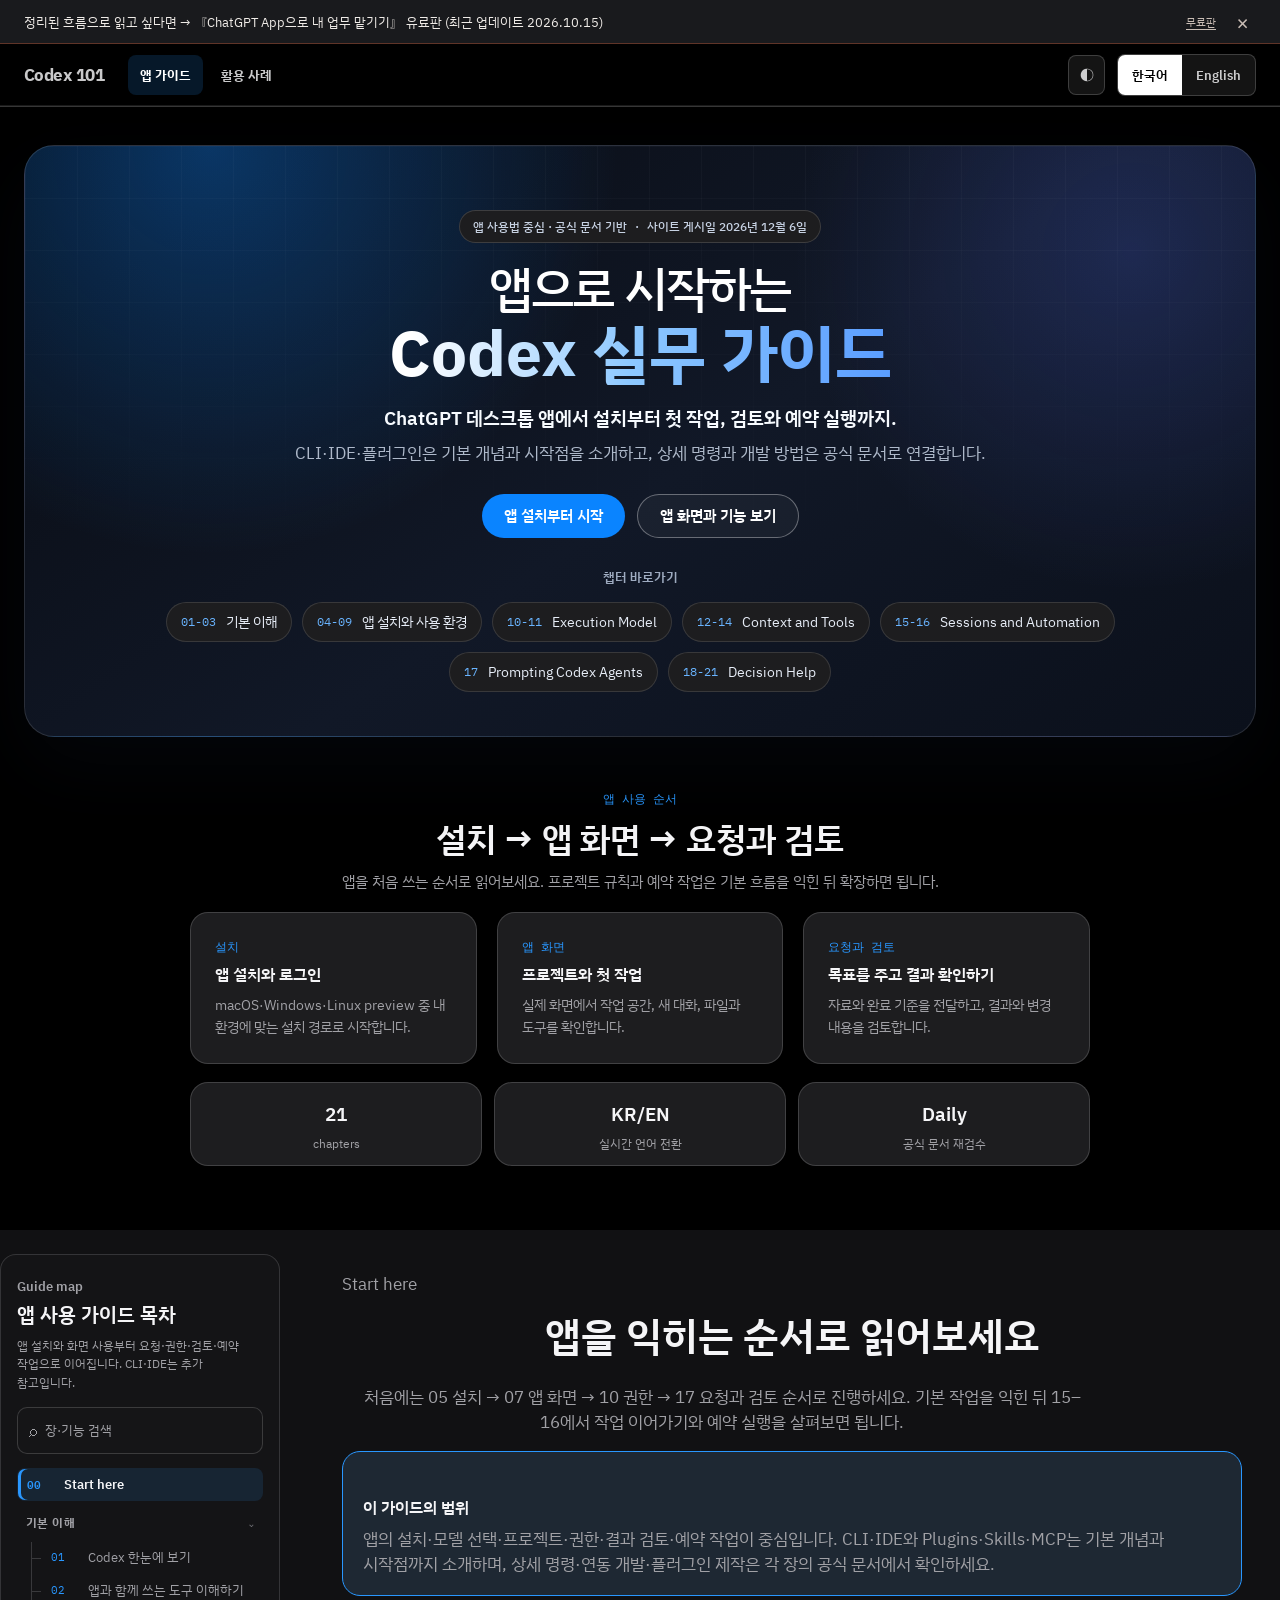
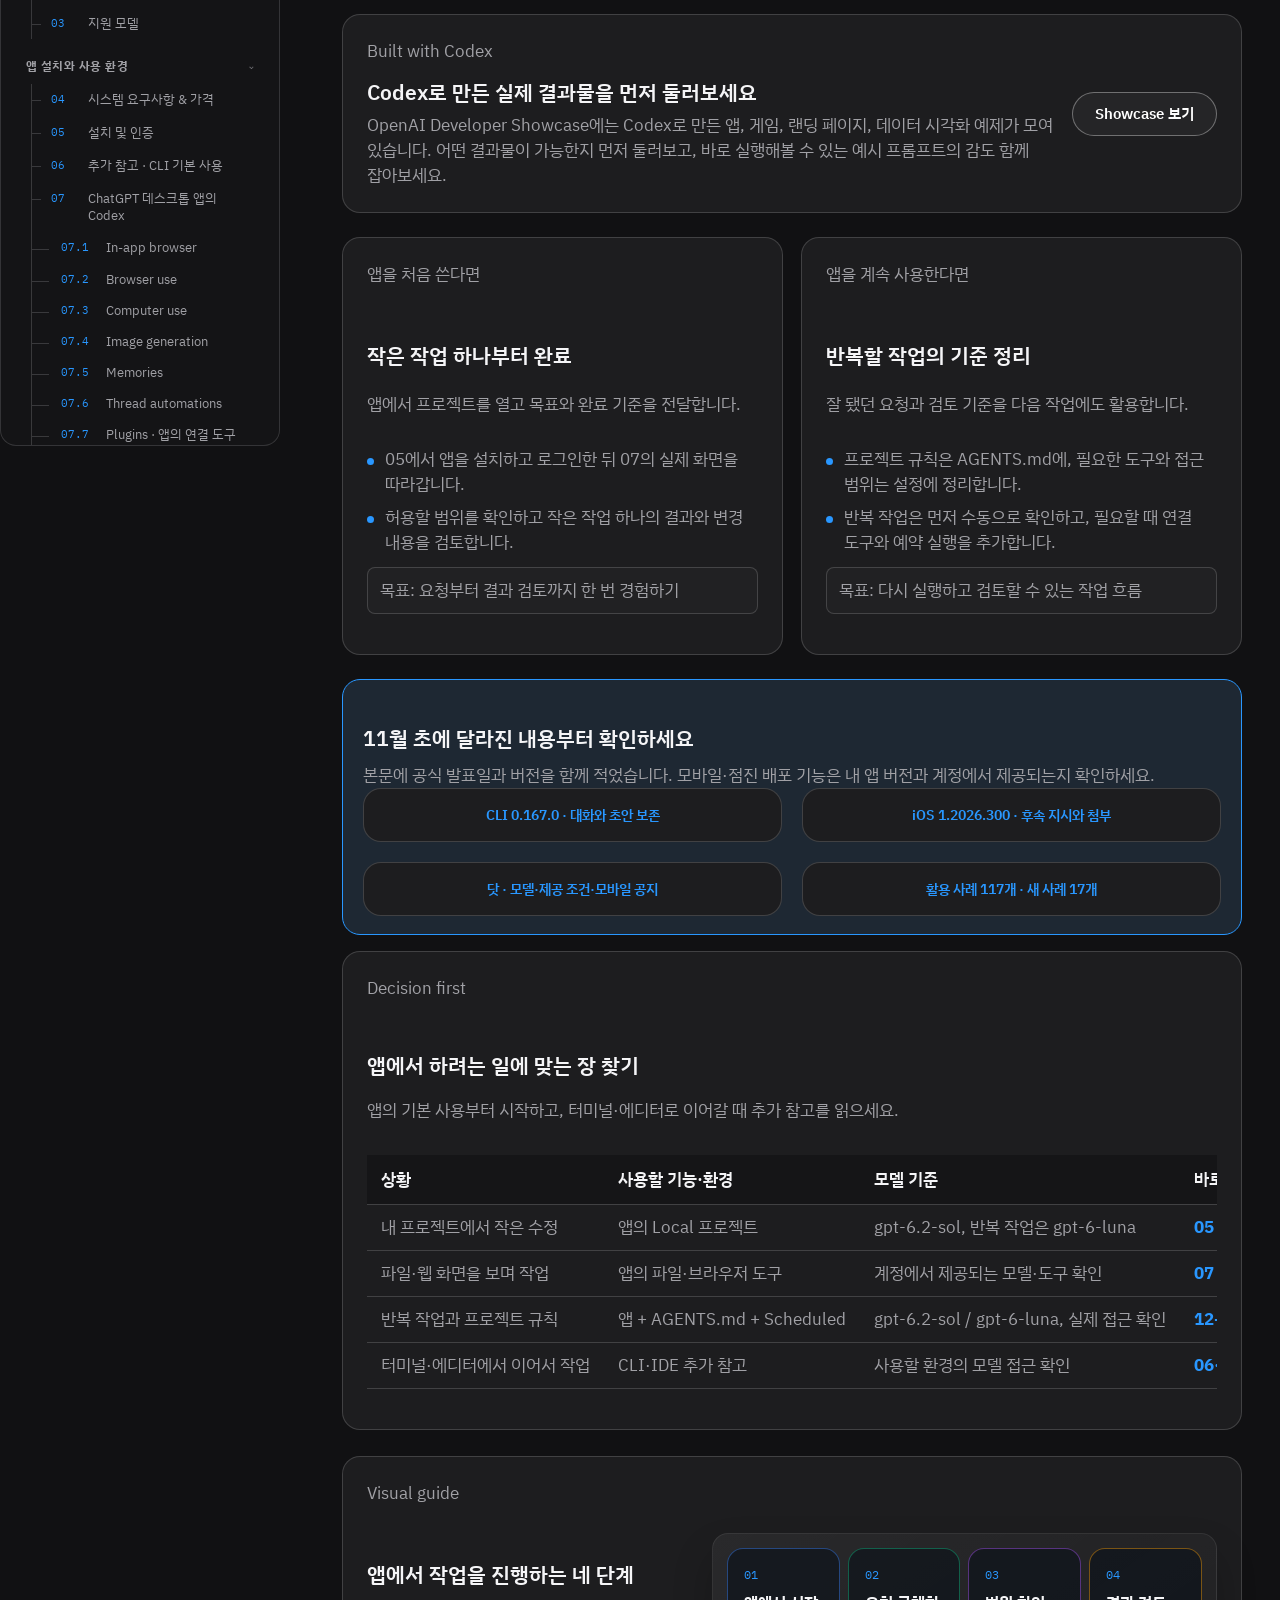
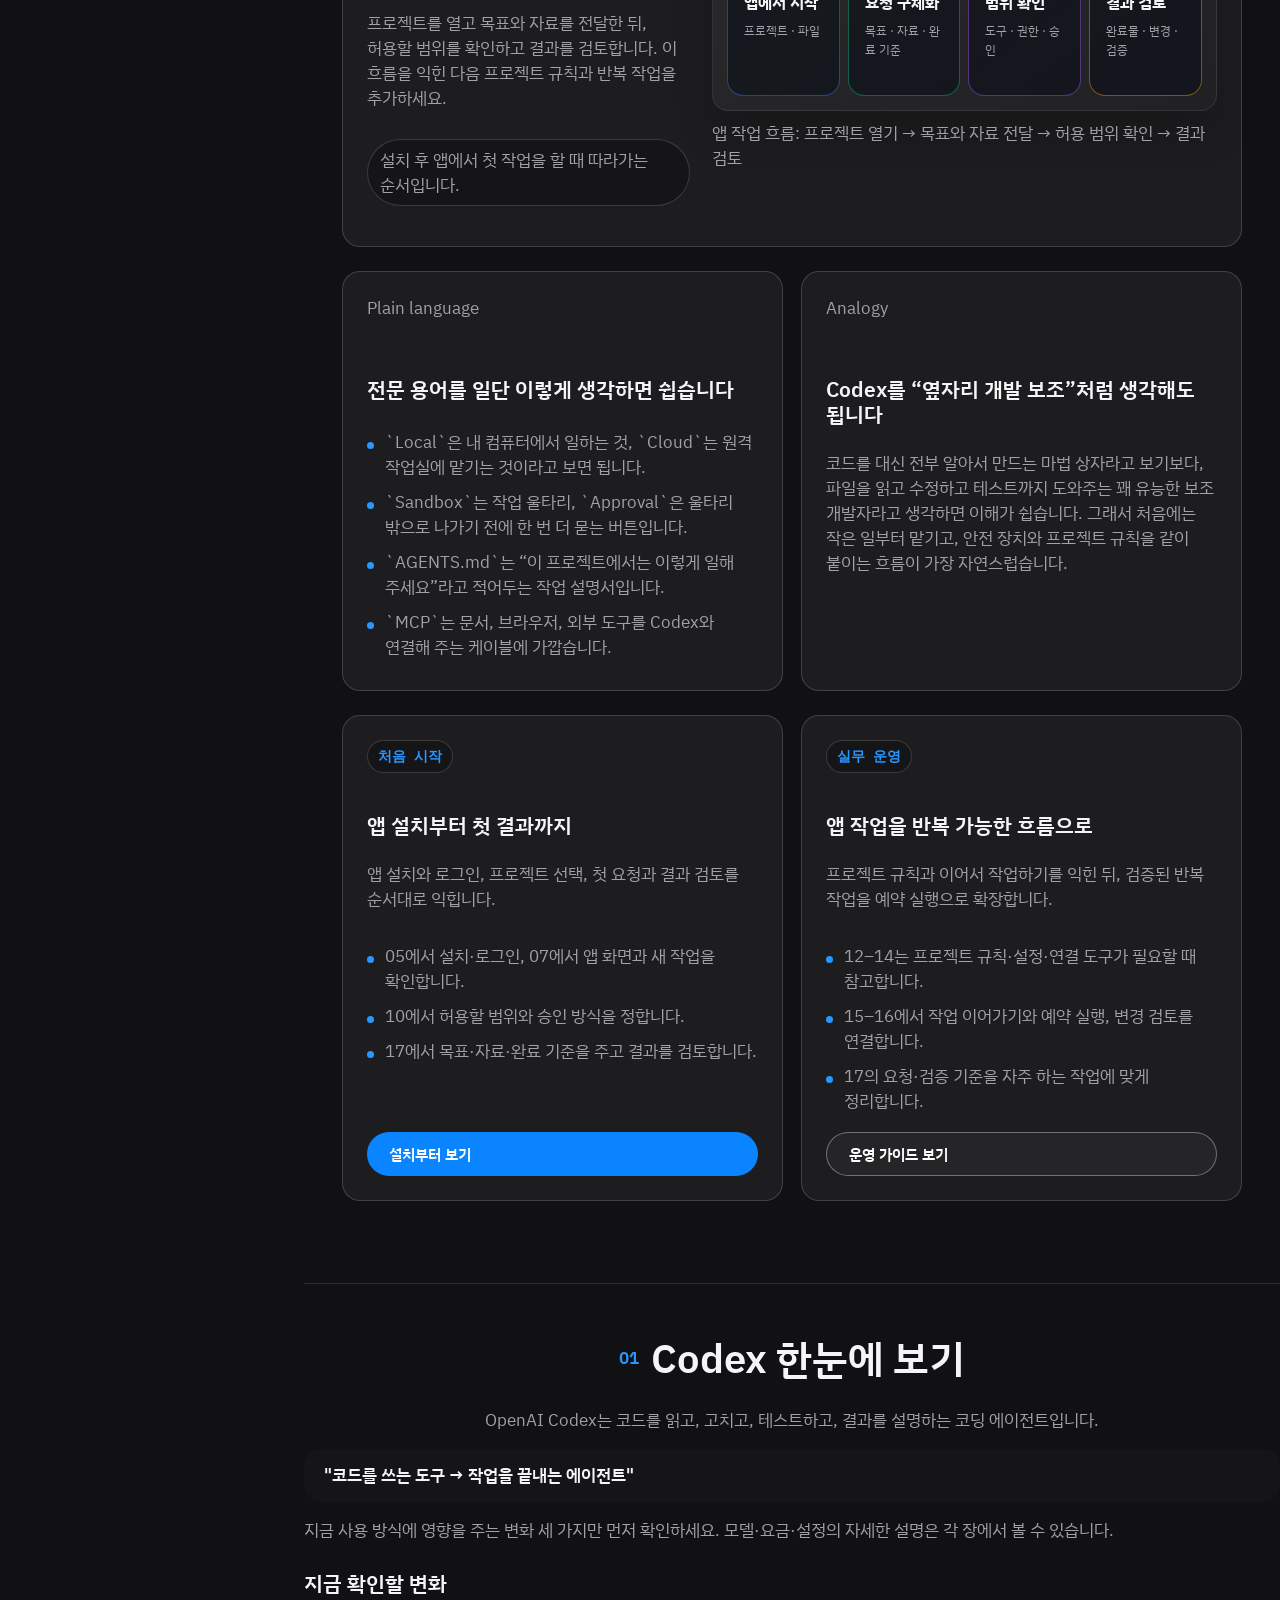
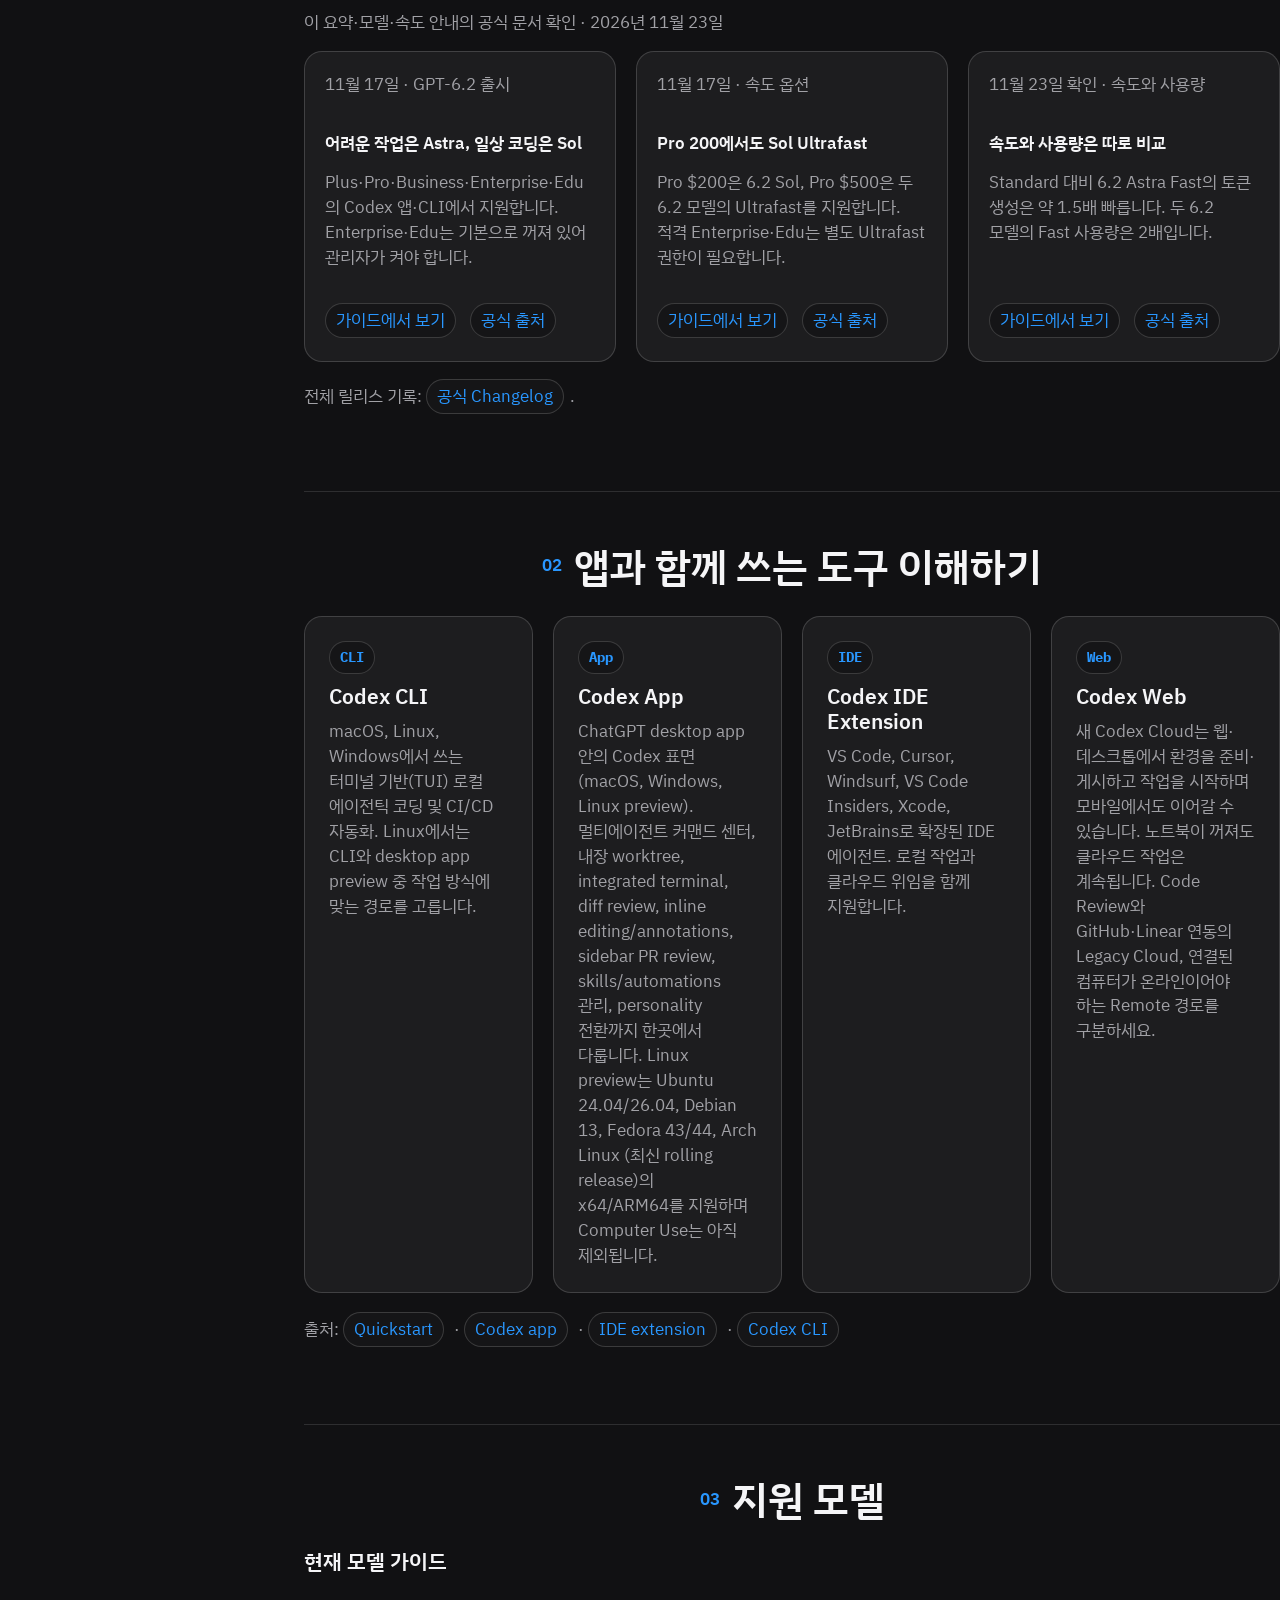
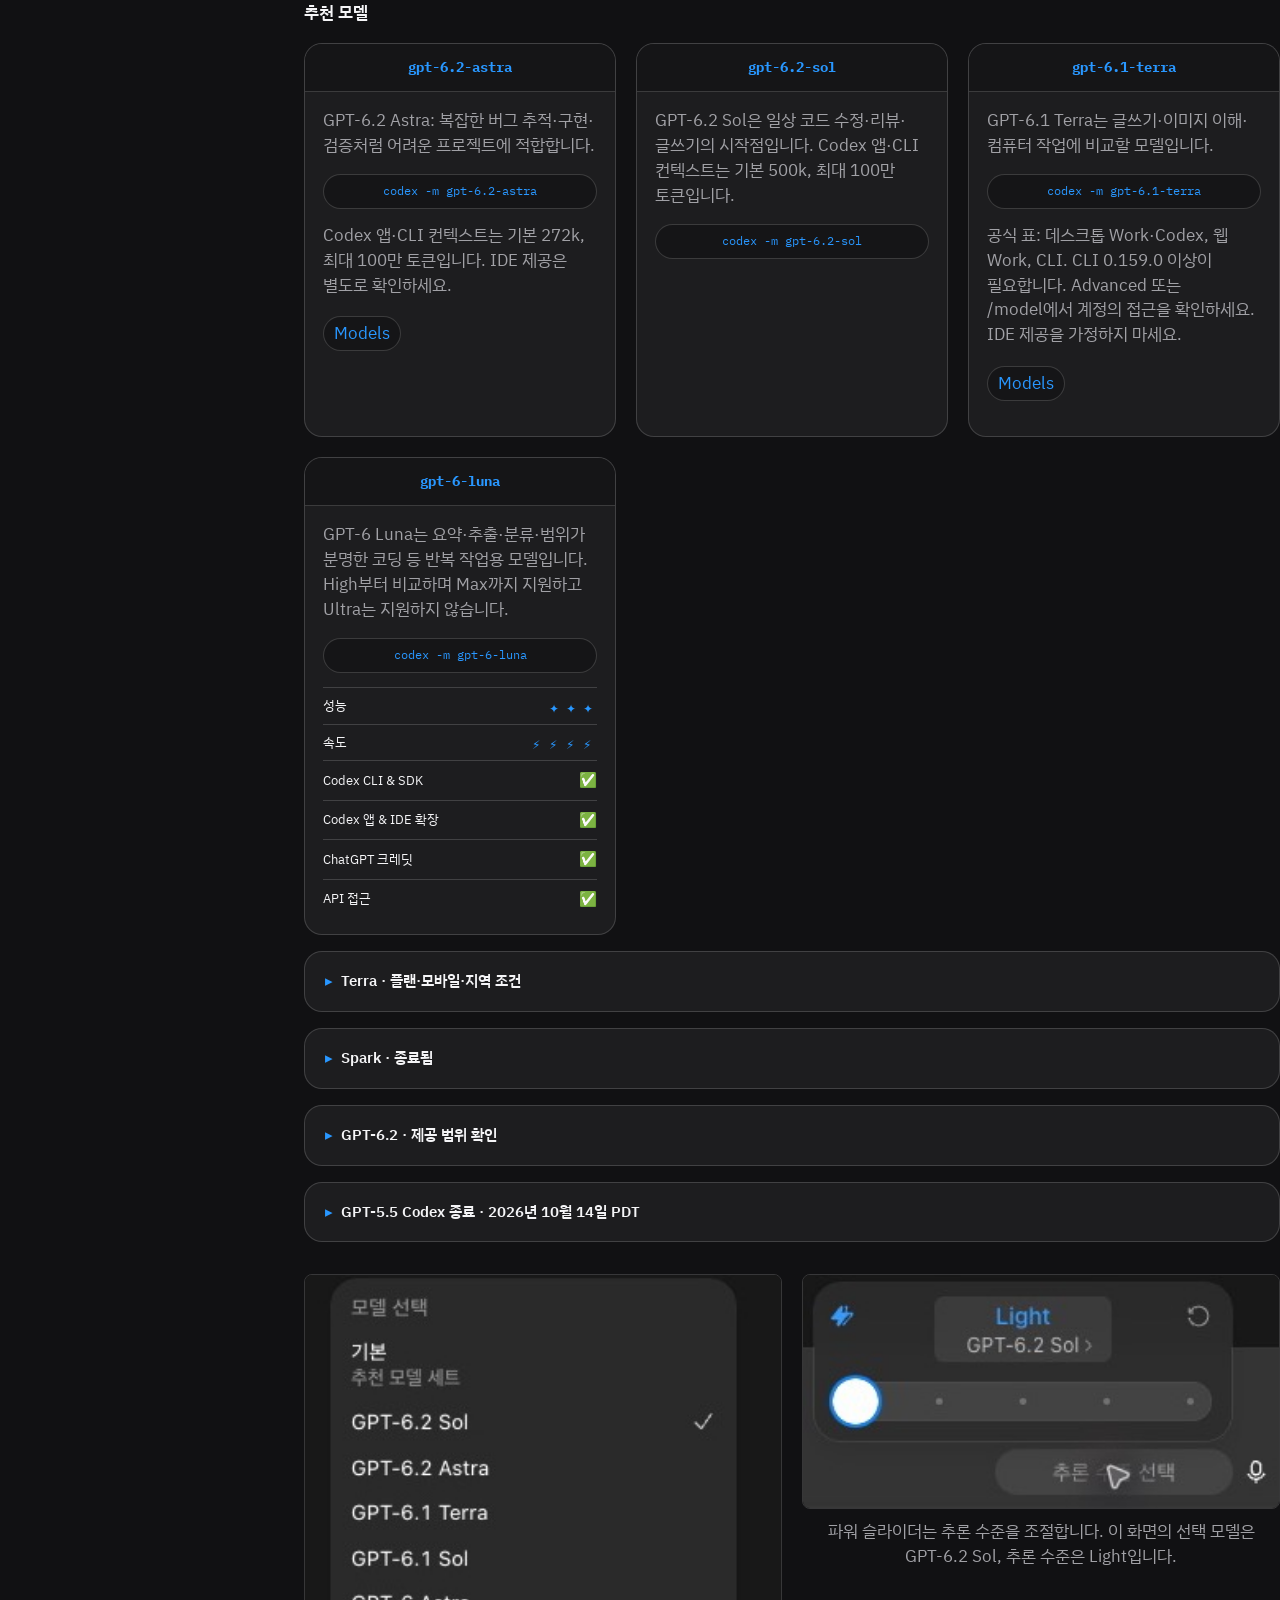
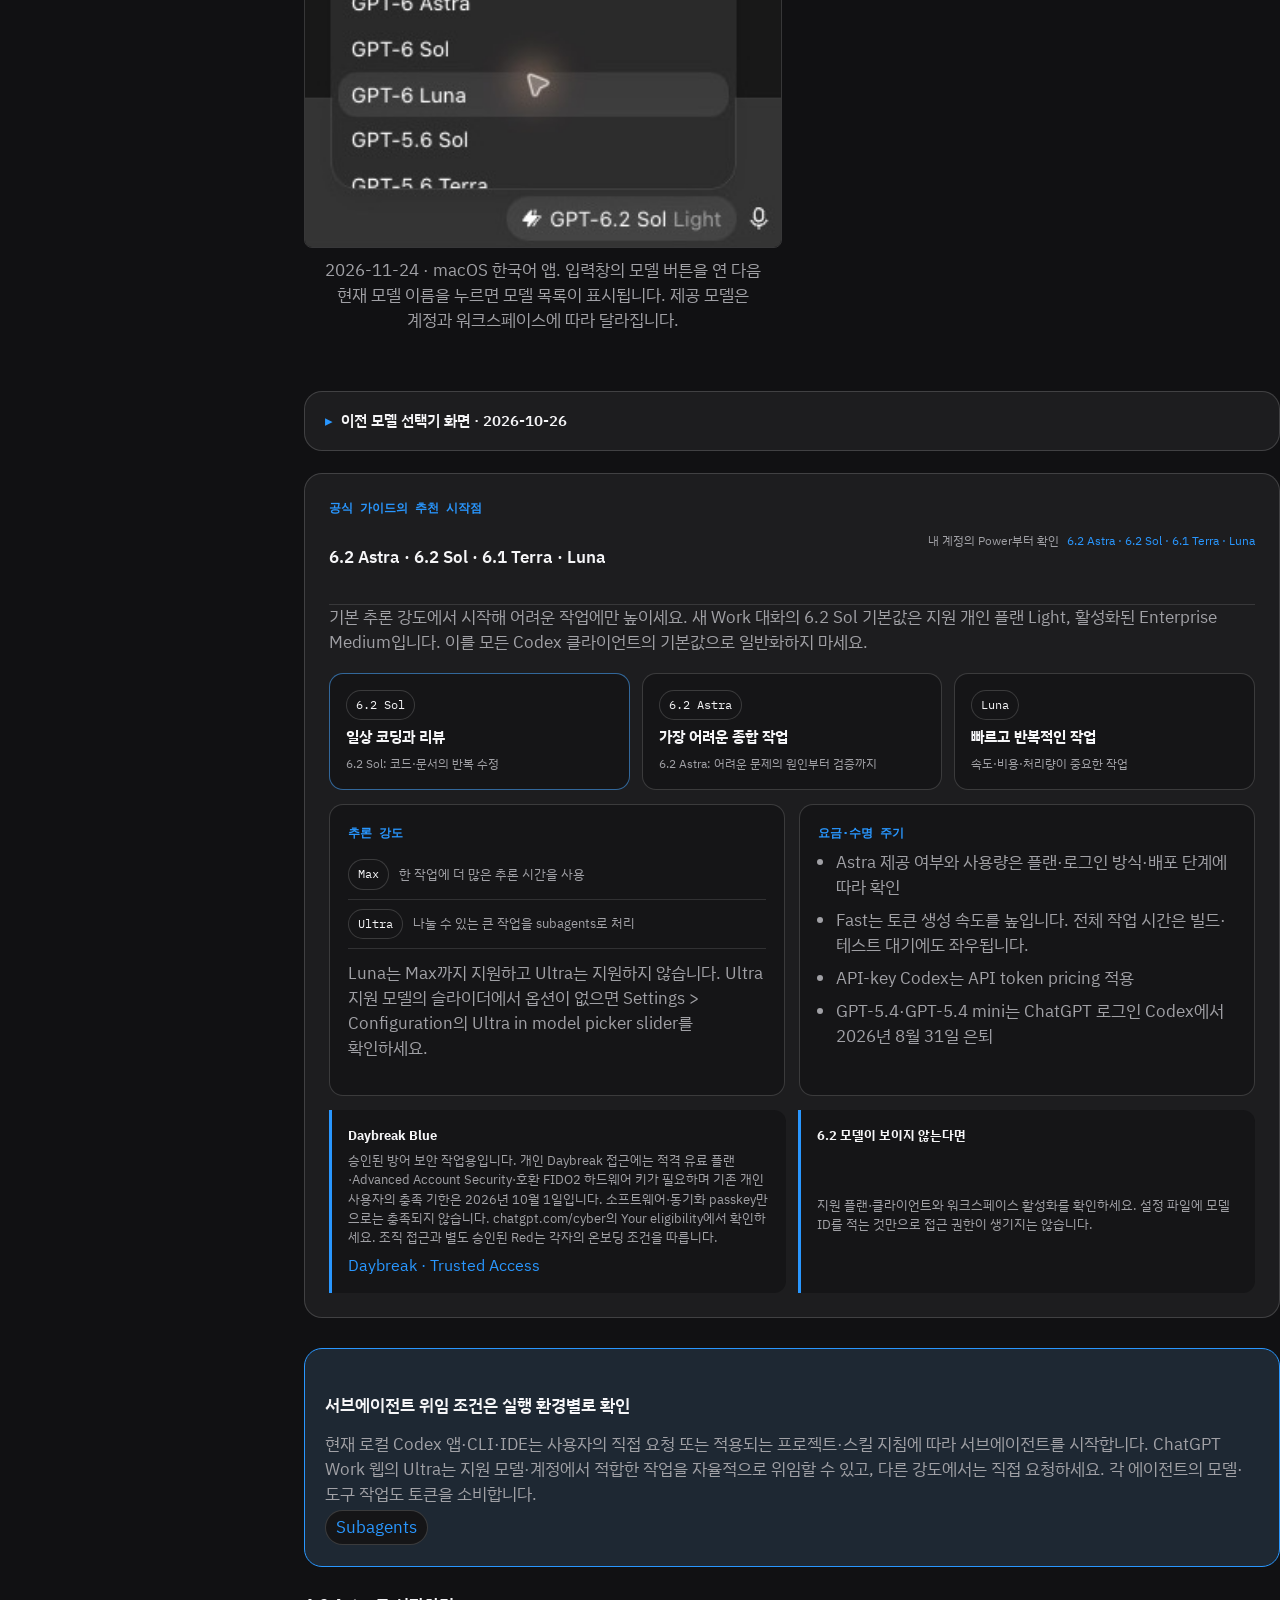
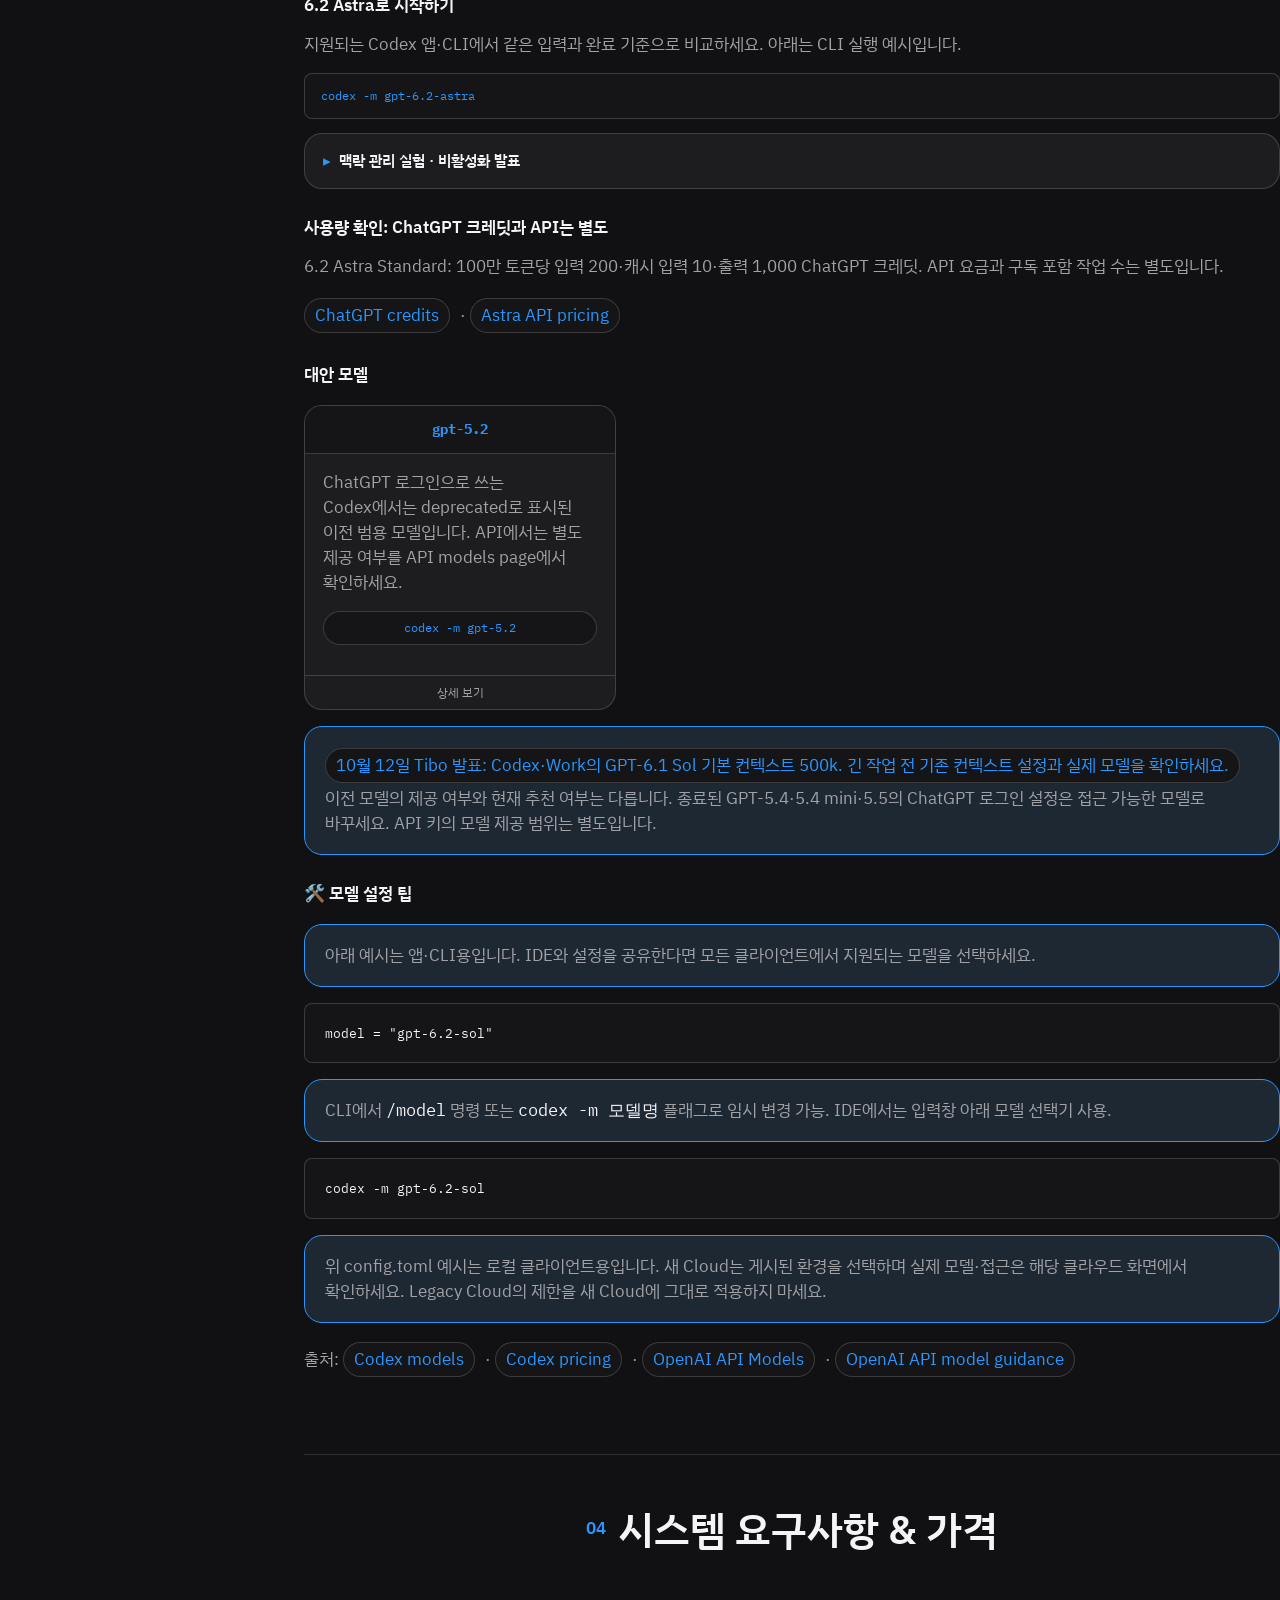
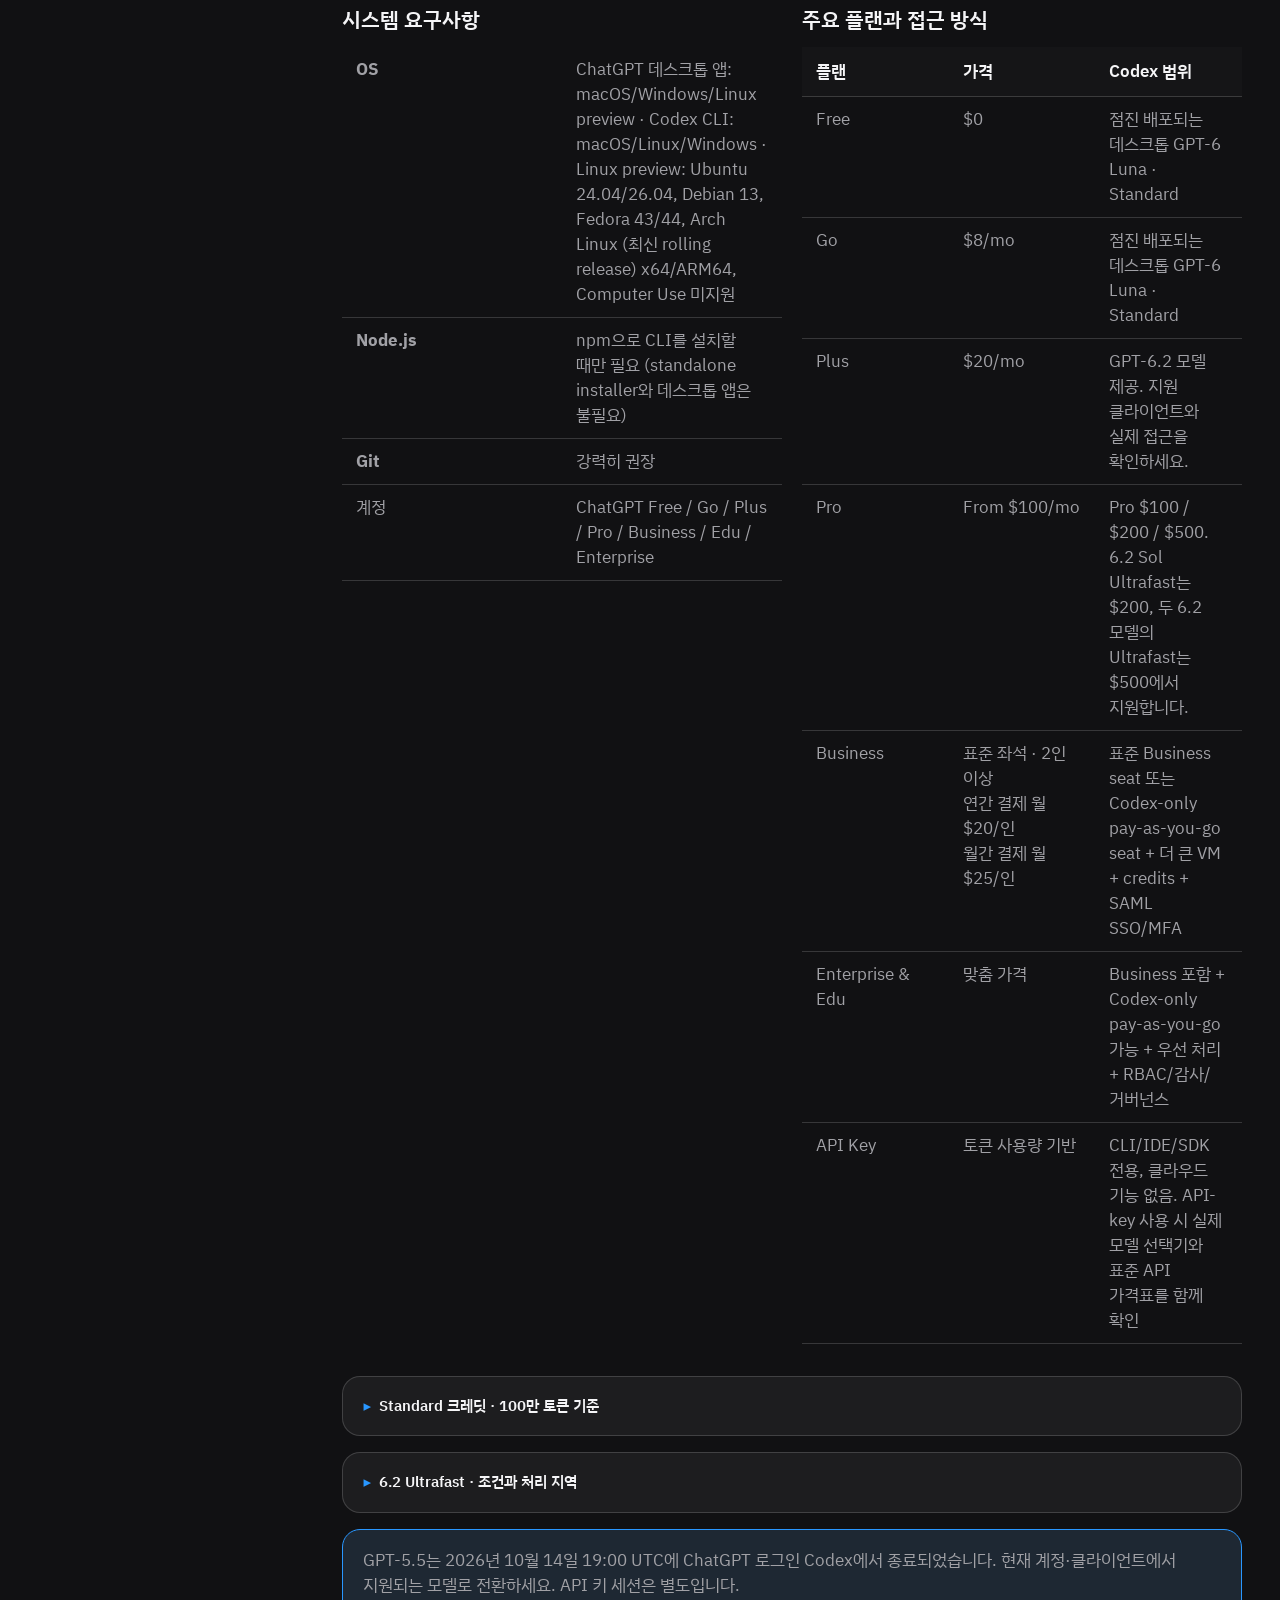
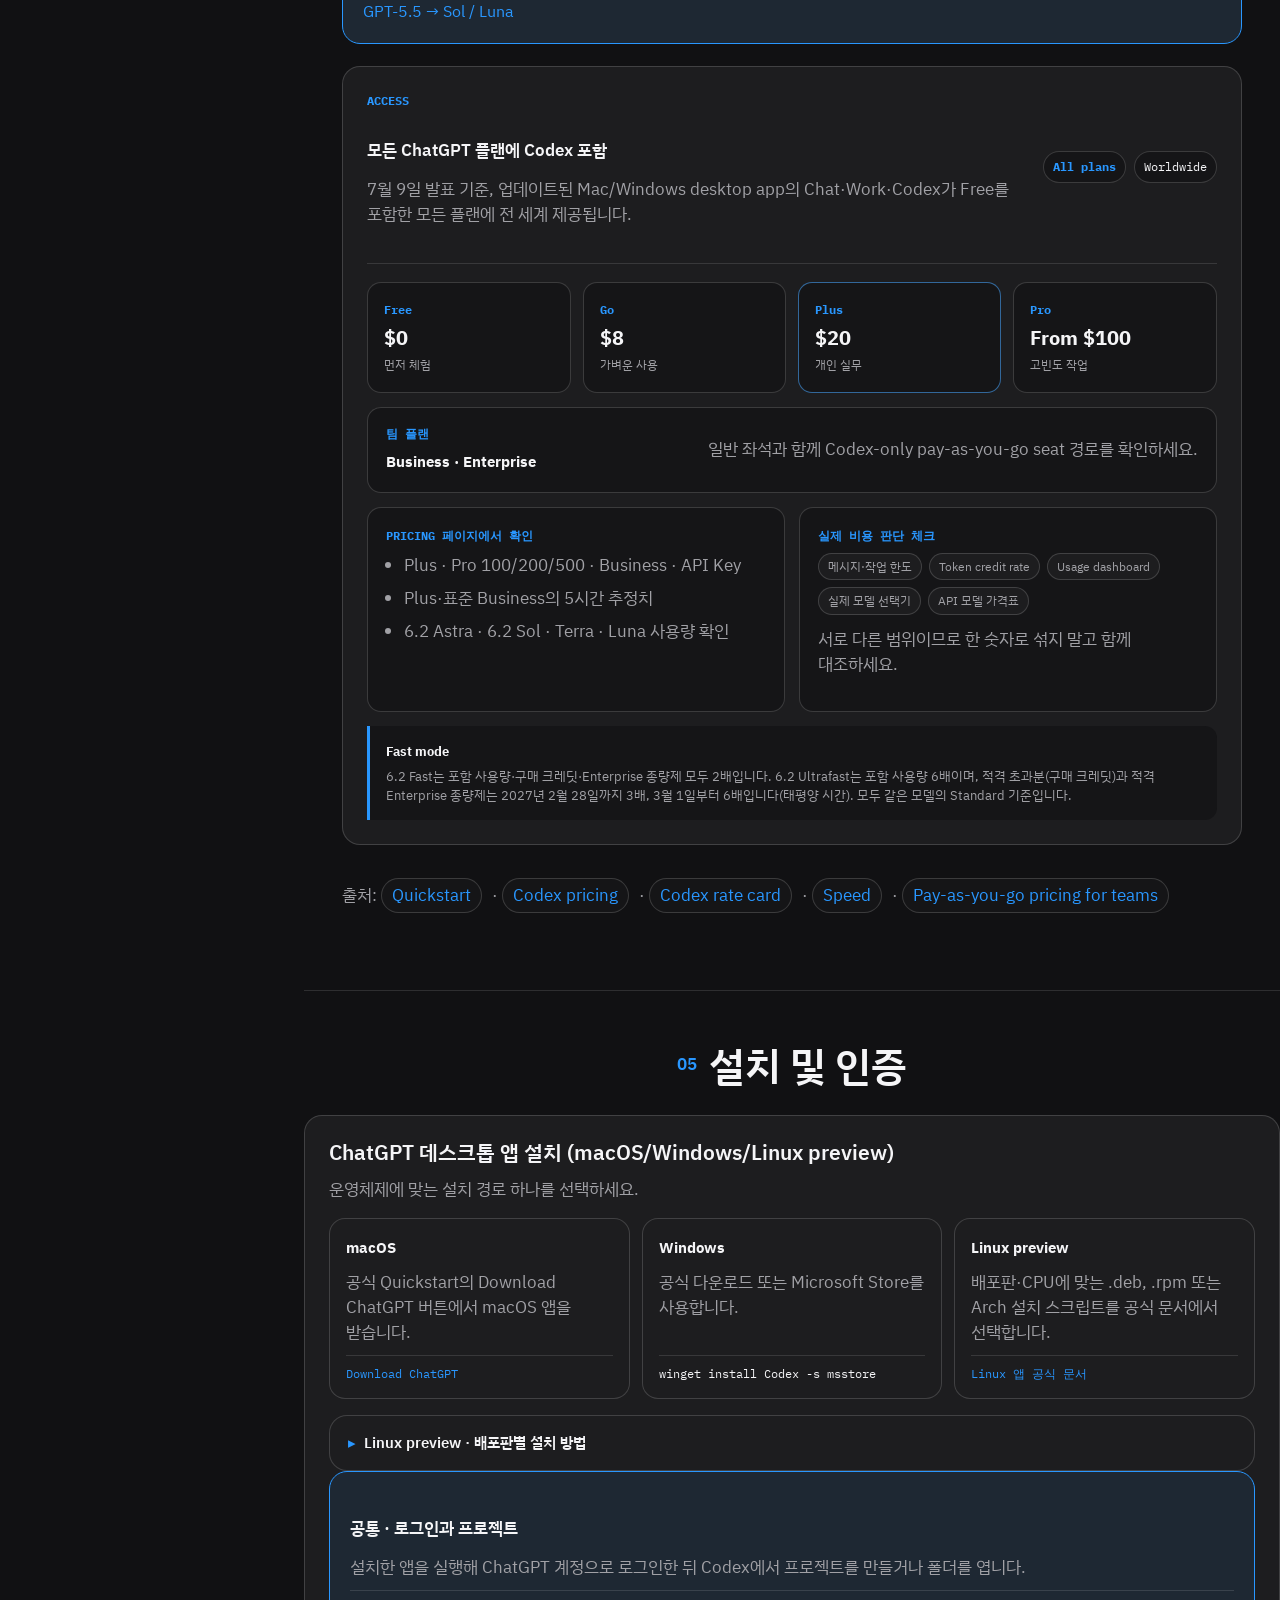
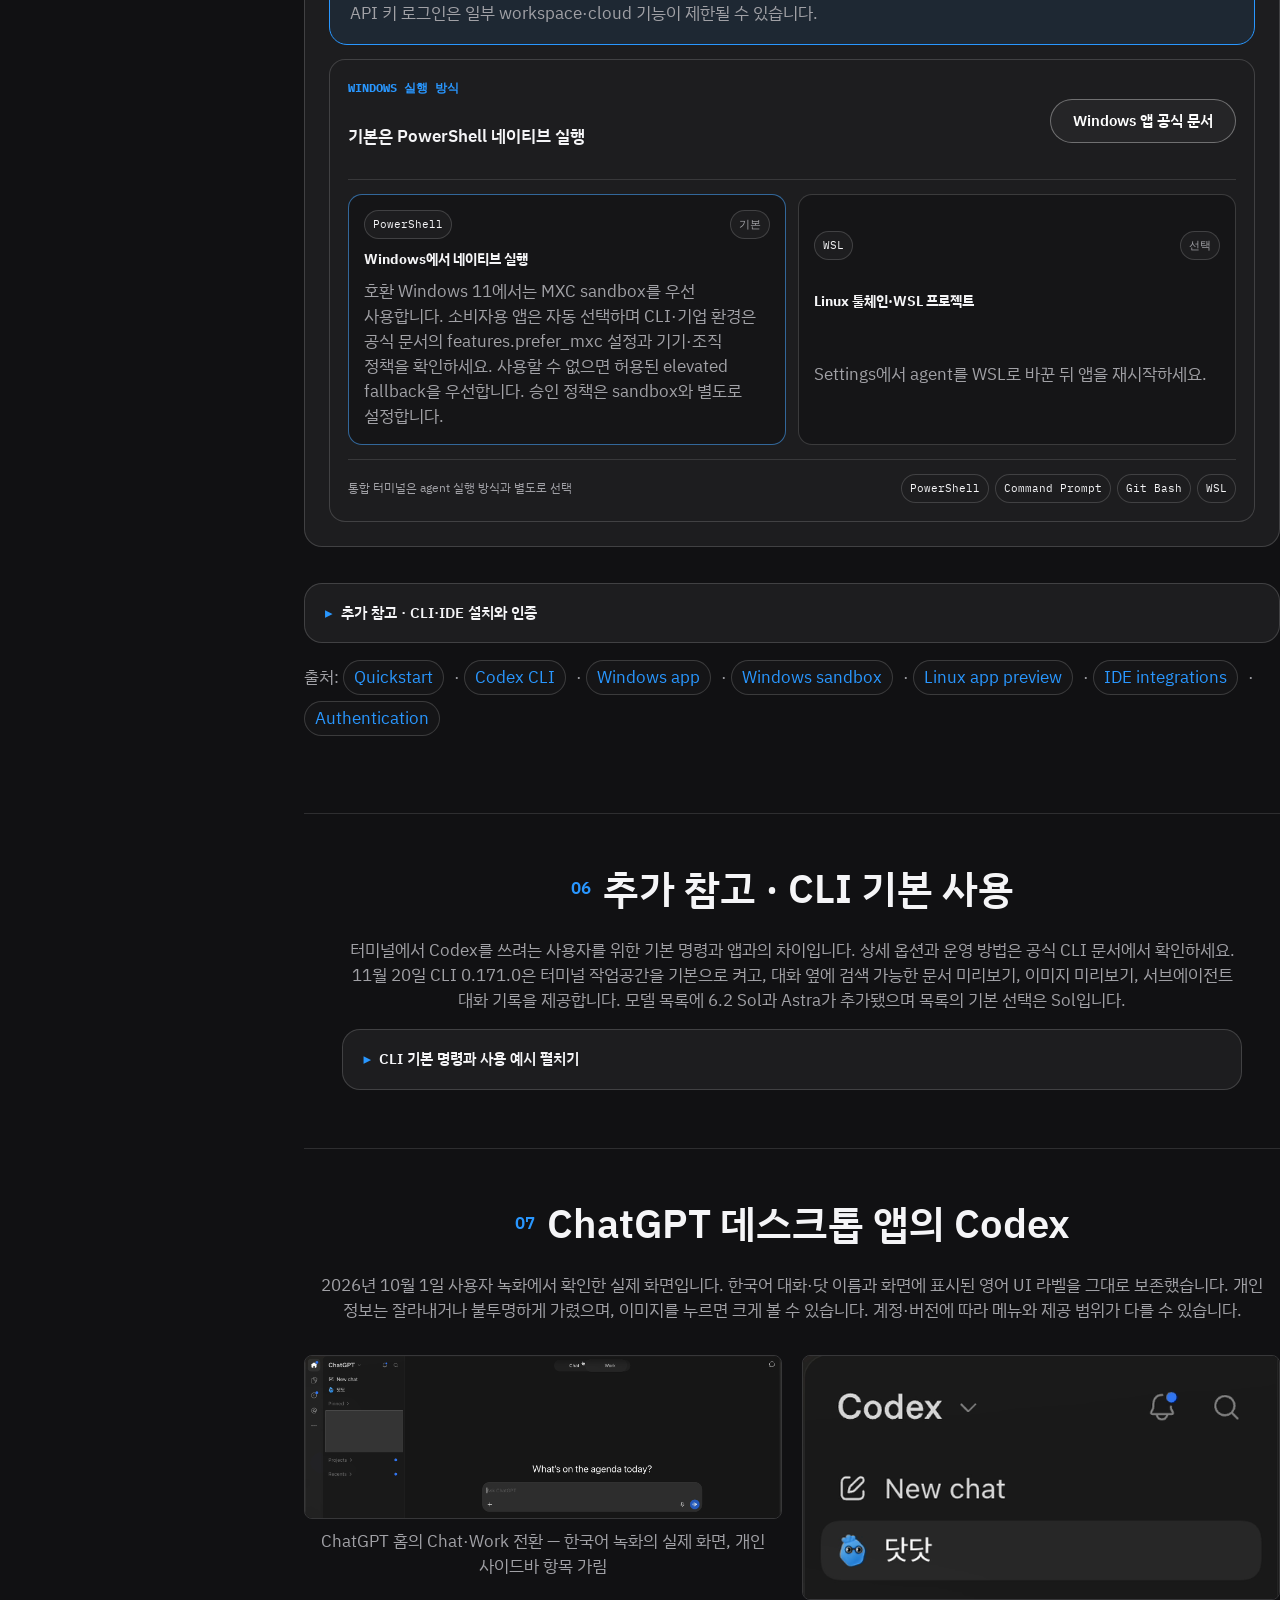
==== commit b4365885: "docs: refresh Codex desktop screenshots and examples" ====
--- a/index.html
+++ b/index.html
@@ -462,10 +462,19 @@
                     </details>
 <details class="guide-details" id="sol6-rollout"><summary data-i18n="sol6_t">GPT-6.2 · 제공 범위 확인</summary><div class="guide-details-body"><p style="word-break: keep-all; overflow-wrap: anywhere" data-i18n="sol6_d">Plus·Pro·Business·Enterprise·Edu 대상입니다. Enterprise·Edu는 관리자가 모델을 활성화해야 합니다. Codex 앱·CLI와 웹·모바일·데스크톱 Work 지원이며, 일반 Chat이나 IDE의 동일 제공을 가정하지 마세요.</p><p style="word-break: keep-all; overflow-wrap: anywhere" data-i18n="sol6_steps">기존 6 Astra·6.1 Sol은 이전 선택지이지 이번 발표로 종료된 모델이 아닙니다. 새 작업은 6.2와 같은 입력·완료 기준으로 비교하세요.</p><p class="command-refs"><a href="https://learn.chatgpt.com/docs/models" target="_blank" rel="noopener noreferrer">Models</a> <a href="https://learn.chatgpt.com/docs/pricing#token-rates" target="_blank" rel="noopener noreferrer">Pricing</a> <a href="https://learn.chatgpt.com/docs/whats-new/gpt-62-astra-sol" target="_blank" rel="noopener noreferrer">OpenAI · 2026-11-17</a></p></div></details>
 <details class="guide-details" id="gpt55-retirement"><summary data-i18n="retire55_t">GPT-5.5 Codex 종료 · 2026년 10월 14일 PDT</summary><div class="guide-details-body"><p style="word-break: keep-all; overflow-wrap: anywhere" data-i18n="retire55_d">종료 시각은 한국 10월 15일 04:00입니다. OpenAI API와 API 키 Codex는 이 종료 대상이 아닙니다. 현재 모델은 위 추천 목록과 지원 플랜·클라이언트를 확인하세요.</p><p style="word-break: keep-all; overflow-wrap: anywhere" data-i18n="retire55_steps">워크스페이스 기본값, 저장된 모델 설정, 관리 설정, custom agent, 예약 작업, 모델을 지정하는 스크립트·명령의 gpt-5.5를 점검하세요. 해당 사용자와 클라이언트에서 대체 모델을 선택할 수 있는지 확인한 뒤 같은 입력과 완료 기준으로 시험하세요. 설정 변경만으로 모델 접근 권한이 생기지는 않습니다.</p><p class="command-refs"><a href="https://learn.chatgpt.com/docs/models#gpt-55-retirement" target="_blank" rel="noopener noreferrer">Models · GPT-5.5</a> <a href="https://learn.chatgpt.com/docs/enterprise/workspace-model-availability#prepare-for-the-gpt-55-retirement" target="_blank" rel="noopener noreferrer">Workspace model availability</a></p></div></details>
-                <figure class="screenshot" id="model-picker-20261026" style="max-width: 420px; margin-inline: auto;">
+                <div class="app-ui-detail-grid screenshot-evidence-grid">
+                    <figure class="screenshot screenshot-evidence"><a href="images/2026-11-24/01-model-list-ko.png" target="_blank" rel="noopener noreferrer"><img src="images/2026-11-24/01-model-list-ko.png" width="300" height="360" data-i18n-alt="model_current_alt" alt="한국어 모델 선택 목록에 표시된 GPT-6.2 Sol과 GPT-6.2 Astra" loading="lazy" /></a><figcaption data-i18n="model_current_caption">2026-11-24 · macOS 한국어 앱. 입력창의 모델 버튼을 연 다음 현재 모델 이름을 누르면 모델 목록이 표시됩니다. 제공 모델은 계정과 워크스페이스에 따라 달라집니다.</figcaption></figure>
+                    <figure class="screenshot screenshot-evidence"><a href="images/2026-11-24/02-power-slider-ko.png" target="_blank" rel="noopener noreferrer"><img src="images/2026-11-24/02-power-slider-ko.png" width="290" height="142" data-i18n-alt="model_power_alt" alt="GPT-6.2 Sol Light와 다섯 단계의 파워 슬라이더" loading="lazy" /></a><figcaption data-i18n="model_power_caption">파워 슬라이더는 추론 수준을 조절합니다. 이 화면의 선택 모델은 GPT-6.2 Sol, 추론 수준은 Light입니다.</figcaption></figure>
+                </div>
+                <details class="guide-details" id="model-picker-20261026">
+                    <summary data-i18n="model_history">이전 모델 선택기 화면 · 2026-10-26</summary>
+                    <div class="guide-details-body">
+                <figure class="screenshot" style="max-width: 420px; margin-inline: auto;">
                     <a href="images/codex-model-picker-20261026.jpg" target="_blank" rel="noopener noreferrer"><img src="images/codex-model-picker-20261026.jpg" width="280" height="148" alt="실제 한국어 Codex 모델 선택기의 GPT-6 Astra Light 표시와 파워 슬라이더" data-i18n-alt="model26_alt" loading="lazy" /></a>
                     <figcaption data-i18n="model26_caption">2026-10-26 21:51 KST · macOS · ChatGPT 26.1016.62342 (21477)의 실제 모델 선택기. 입력창의 모델 버튼을 열어 이 계정의 GPT-6 Astra Light 표시와 파워 슬라이더를 확인했습니다. 모델 변경·실행은 하지 않았으며 제공 범위는 계정마다 다릅니다.</figcaption>
                 </figure>
+                    </div>
+                </details>
                 <div class="model-guidance-panel">
                     <div class="model-guidance-head">
                         <div>
@@ -1156,7 +1165,7 @@
                         <p style="word-break: keep-all; overflow-wrap: anywhere" data-i18n="s7_pb_plugin_d">skills, app integrations, MCP server를 묶어 배포하는 단위입니다. 반복 프롬프트가 안정화된 뒤 팀에 공유할 때 plugin으로 올리고, 설치 후에는 작업 설명만 하거나 `@plugin`으로 특정 workflow를 직접 호출하는 방식이 좋습니다. Apple Messages는 이번 릴리스의 Apple Silicon(arm64)용 macOS ChatGPT desktop app에서 Codex 또는 ChatGPT Work로 쓸 수 있으므로, 필요한 macOS 권한을 준 뒤 메시지와 수신자를 검토하고 전송을 승인하세요. Full access에서는 전송 확인이 막힐 수 있어 Ask for approval 또는 Approve for me가 필요합니다.</p>
                     </div>
                 </div>
-<div id="desktop-screen-tour" class="desktop-screen-tour"><article class="screen-tour-card"><h3 data-i18n="screen_space_title">Space에서 자료 찾기</h3><p data-i18n="screen_space_path">왼쪽 세로 탐색 막대의 문서 모양 아이콘 → Space. New page로 새 페이지를 시작하거나 All·Pages·Sites·Images·Google Drive를 선택합니다. 이 화면의 All → Shared with you는 빈 목록이므로, 공유 자료가 있다고 가정하지 마세요.</p><figure class="screenshot screenshot-evidence"><a href="images/2026-10-01/space-ko.webp" target="_blank" rel="noopener noreferrer"><img src="images/2026-10-01/space-ko.webp" width="3548" height="1618" data-i18n-alt="screen_space_alt" alt="Space의 All, Pages, Sites, Images, Google Drive와 빈 Shared with you 목록" loading="lazy" /></a><figcaption data-i18n="screen_space_caption">Space → All → Shared with you — 한국어 녹화 화면, 개인 최근 자료 제목 가림</figcaption></figure></article><article class="screen-tour-card"><h3 data-i18n="s7_pb_plugin_t">Plugins · 앱의 연결 도구</h3><p data-i18n="screen_plugins_path">왼쪽 세로 탐색 막대의 원형 아이콘 → Customize → Plugins. Search plugins로 검색하고 Public·Personal 탭과 Add 메뉴를 확인하세요. 설치된 항목은 왼쪽 Installed에 나타나며 Skills는 별도 탭입니다. 목록에 보이는 것과 계정 연결·실제 접근 허용은 별개입니다.</p><figure class="screenshot screenshot-evidence"><a href="images/2026-10-01/plugins-ko.webp" target="_blank" rel="noopener noreferrer"><img src="images/2026-10-01/plugins-ko.webp" width="3548" height="1143" data-i18n-alt="screen_plugins_alt" alt="Customize의 Plugins, Skills, 검색창, Public과 Personal 탭, Add 메뉴" loading="lazy" /></a><figcaption data-i18n="screen_plugins_caption">Customize → Plugins — 한국어 녹화의 실제 목록, 개인 설치 목록 가림</figcaption></figure></article></div>
+<div id="desktop-screen-tour" class="desktop-screen-tour"><article class="screen-tour-card"><h3 data-i18n="screen_space_title">Space에서 자료 찾기</h3><p data-i18n="screen_space_path">왼쪽 세로 탐색 막대의 문서 모양 아이콘 → Space. New page로 새 페이지를 시작하거나 All·Pages·Sites·Images·Google Drive를 선택합니다. 이 화면의 All → Shared with you는 빈 목록이므로, 공유 자료가 있다고 가정하지 마세요.</p><figure class="screenshot screenshot-evidence"><a href="images/2026-10-01/space-ko.webp" target="_blank" rel="noopener noreferrer"><img src="images/2026-10-01/space-ko.webp" width="3548" height="1618" data-i18n-alt="screen_space_alt" alt="Space의 All, Pages, Sites, Images, Google Drive와 빈 Shared with you 목록" loading="lazy" /></a><figcaption data-i18n="screen_space_caption">Space → All → Shared with you — 한국어 녹화 화면, 개인 최근 자료 제목 가림</figcaption></figure></article><article class="screen-tour-card"><h3 data-i18n="s7_pb_plugin_t">Plugins · 앱의 연결 도구</h3><p data-i18n="screen_plugins_path">왼쪽 탐색 막대에서 플러그인을 열고 플러그인 검색으로 필요한 도구를 찾으세요. 이 화면의 공개 목록은 인기, 새롭고 주목할 만한 플러그인 등으로 나뉩니다. 맞춤 설정 사이드바에서 설치된 플러그인과 스킬을 확인할 수 있습니다. 계정 연결과 접근 권한은 각 플러그인에서 확인하세요.</p><figure class="screenshot screenshot-evidence"><a href="images/2026-11-24/03-plugins-ko.png" target="_blank" rel="noopener noreferrer"><img src="images/2026-11-24/03-plugins-ko.png" width="940" height="400" data-i18n-alt="screen_plugins_alt" alt="한국어 플러그인 공개 목록의 검색창, 추가 버튼과 인기 플러그인" loading="lazy" /></a><figcaption data-i18n="screen_plugins_caption">2026-11-24 · 한국어 앱의 공개 플러그인 목록</figcaption></figure></article></div>
                 <p class="command-refs" data-i18n-html="s7_refs">출처: <a href="https://developers.openai.com/codex/app" target="_blank">Codex app</a> · <a href="https://developers.openai.com/codex/app/features" target="_blank">App features</a> · <a href="https://developers.openai.com/codex/app/browser" target="_blank">In-app browser</a> · <a href="https://learn.chatgpt.com/docs/chrome-extension" target="_blank">Browser extension</a> · <a href="https://learn.chatgpt.com/docs/webmcp" target="_blank">Site tools (WebMCP)</a> · <a href="https://developers.openai.com/codex/app/automations" target="_blank">App automations</a> · <a href="https://learn.chatgpt.com/docs/plugins#app-use-apple-messages-from-codex" target="_blank">Apple Messages plugin</a> · <a href="https://learn.chatgpt.com/docs/use-chatgpt#share-a-read-only-snapshot-of-a-codex-thread" target="_blank">읽기 전용 thread snapshot</a> · <a href="https://openai.com/index/codex-for-almost-everything/" target="_blank">Codex for (almost) everything</a></p>
             </section>
 
@@ -1834,7 +1843,7 @@
 
 <div class="callout" id="devday29" style="scroll-margin-top: 140px; word-break: keep-all; overflow-wrap: anywhere"><h3 data-i18n="devday29_t">팀 자동화·플러그인 확장 확인</h3><p data-i18n="devday29_d">Team Tasks는 팀 서비스 계정과 승인된 앱 연결로 클라우드에서 실행됩니다. 개인 로컬 예약 작업과 분리하고 관리자 설정부터 확인하세요. Plugin Extensions는 사이드바 앱·대화 패널·파일 뷰어·폼을 추가합니다. composer mention은 데스크톱 전용이며 Free·Go 웹 확장은 추후 예정입니다. MCP Events는 MCP 2.0의 webhook 방식을 사용하고 polling·streaming은 지원하지 않습니다.</p><p class="command-refs"><a href="https://learn.chatgpt.com/docs/enterprise/teams" target="_blank" rel="noopener noreferrer">Team Tasks</a> · <a href="https://learn.chatgpt.com/docs/whats-new/september-28-october-2-2026" target="_blank" rel="noopener noreferrer">DevDay guide</a></p></div>
 
-                <p data-i18n="s16_intro">반복 작업은 GitHub 연동이 없어도 실행할 수 있습니다. ChatGPT 데스크톱 앱의 Scheduled에서 로컬 프로젝트와 실행 환경을 고르면, 앱이 켜져 있고 프로젝트가 디스크에 있는 동안 현재 체크아웃 또는 격리된 worktree에서 작업합니다.</p><p data-i18n="screen_scheduled_path">왼쪽 세로 탐색 막대의 시계 아이콘 → Scheduled → New task. Upcoming에서 기존 작업과 다음 실행 시각을 확인합니다. 녹화에는 “Codex-101 최신화”가 보이지만 설정 창·실행 환경은 열리지 않았으므로, 이 목록만으로 Local 또는 Worktree 실행을 판단할 수 없습니다.</p><figure class="screenshot screenshot-evidence"><a href="images/2026-10-01/scheduled-ko.webp" target="_blank" rel="noopener noreferrer"><img src="images/2026-10-01/scheduled-ko.webp" width="3548" height="1852" data-i18n-alt="screen_scheduled_alt" alt="Scheduled의 New task, Upcoming, 한국어 Codex-101 최신화 작업과 예약 예시" loading="lazy" /></a><figcaption data-i18n="screen_scheduled_caption">Scheduled → Upcoming — 한국어 예약 작업 이름 유지, 다른 개인 작업 가림</figcaption></figure>
+                <p data-i18n="s16_intro">반복 작업은 GitHub 연동이 없어도 실행할 수 있습니다. ChatGPT 데스크톱 앱의 Scheduled에서 로컬 프로젝트와 실행 환경을 고르면, 앱이 켜져 있고 프로젝트가 디스크에 있는 동안 현재 체크아웃 또는 격리된 worktree에서 작업합니다.</p><p data-i18n="screen_scheduled_path">왼쪽 탐색 막대에서 예약을 열면 활성 작업과 다음 실행 시각이 표시됩니다. 새 작업에서 지침, 반복, 시간과 시간대를 확인하고 고급 설정을 펼칠 수 있습니다. 예를 들어 “매주 월요일 지난주 변경 사항과 후속 작업을 요약해 줘”를 입력하고 매주 월요일 오전 9시로 설정할 수 있습니다.</p><div class="app-ui-detail-grid screenshot-evidence-grid"><figure class="screenshot screenshot-evidence"><a href="images/2026-11-24/04-scheduled-ko.png" target="_blank" rel="noopener noreferrer"><img src="images/2026-11-24/04-scheduled-ko.png" width="770" height="540" data-i18n-alt="screen_scheduled_alt" alt="한국어 예약 화면의 이메일 모니터링, 여행 항공편 찾기 등 예시 카드" loading="lazy" /></a><figcaption data-i18n="screen_scheduled_caption">2026-11-24 · 예약 화면에서 제공하는 작업 예시</figcaption></figure><figure class="screenshot screenshot-evidence"><a href="images/2026-11-24/05-scheduled-new-task-ko.png" target="_blank" rel="noopener noreferrer"><img src="images/2026-11-24/05-scheduled-new-task-ko.png" width="696" height="438" data-i18n-alt="screen_scheduled_form_alt" alt="한국어 새 작업 양식의 지침, 반복, 시간과 고급 설정" loading="lazy" /></a><figcaption data-i18n="screen_scheduled_form_caption">2026-11-24 · 새 작업 양식. 예시 화면의 기본값은 매일 오전 9시, 대한민국 시간입니다.</figcaption></figure></div>
                 <div class="table-wrap">
                     <table>
                         <thead>
@@ -2698,7 +2707,7 @@
         </div>
     </footer>
 
-    <script src="i18n.js?v=20261124-recent-updates"></script>
+    <script src="i18n.js?v=20261124-desktop-screens"></script>
     <script src="app.js?v=20261118-mobile-reading"></script>
 </body>
 
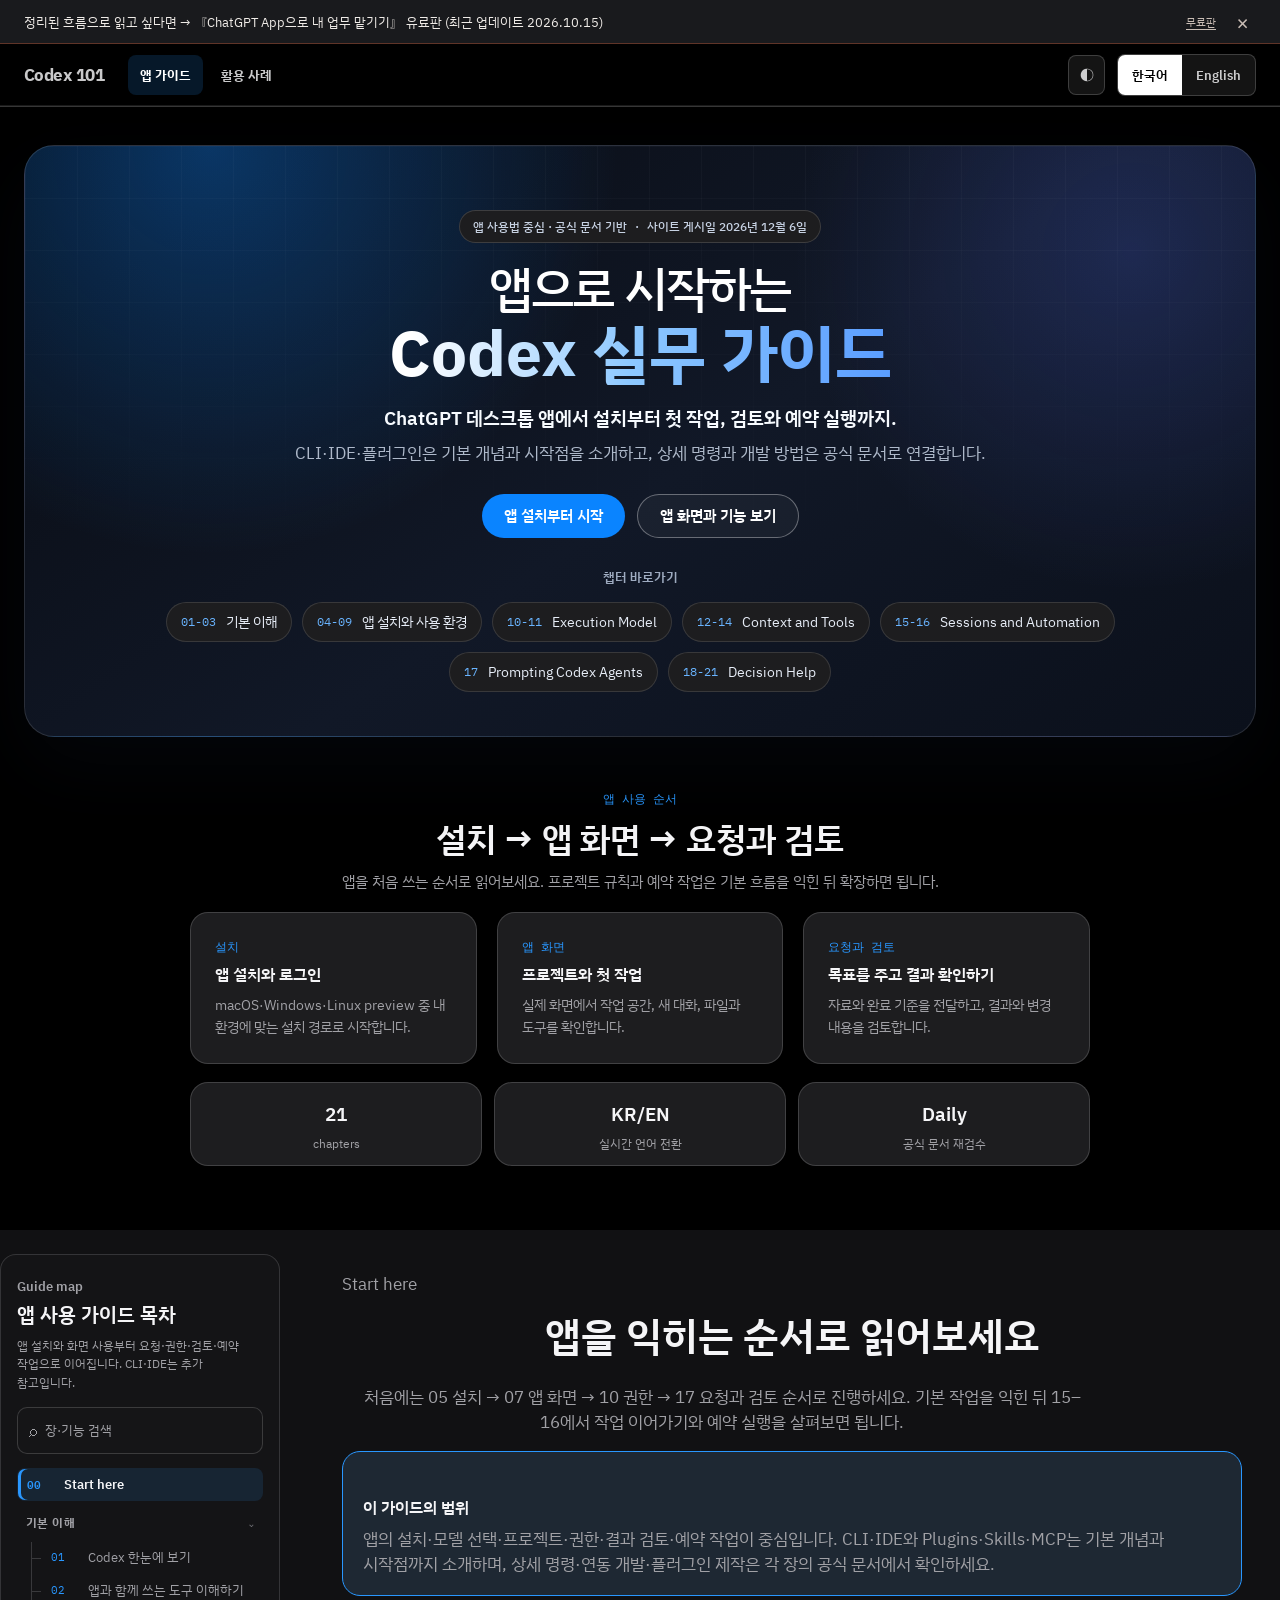
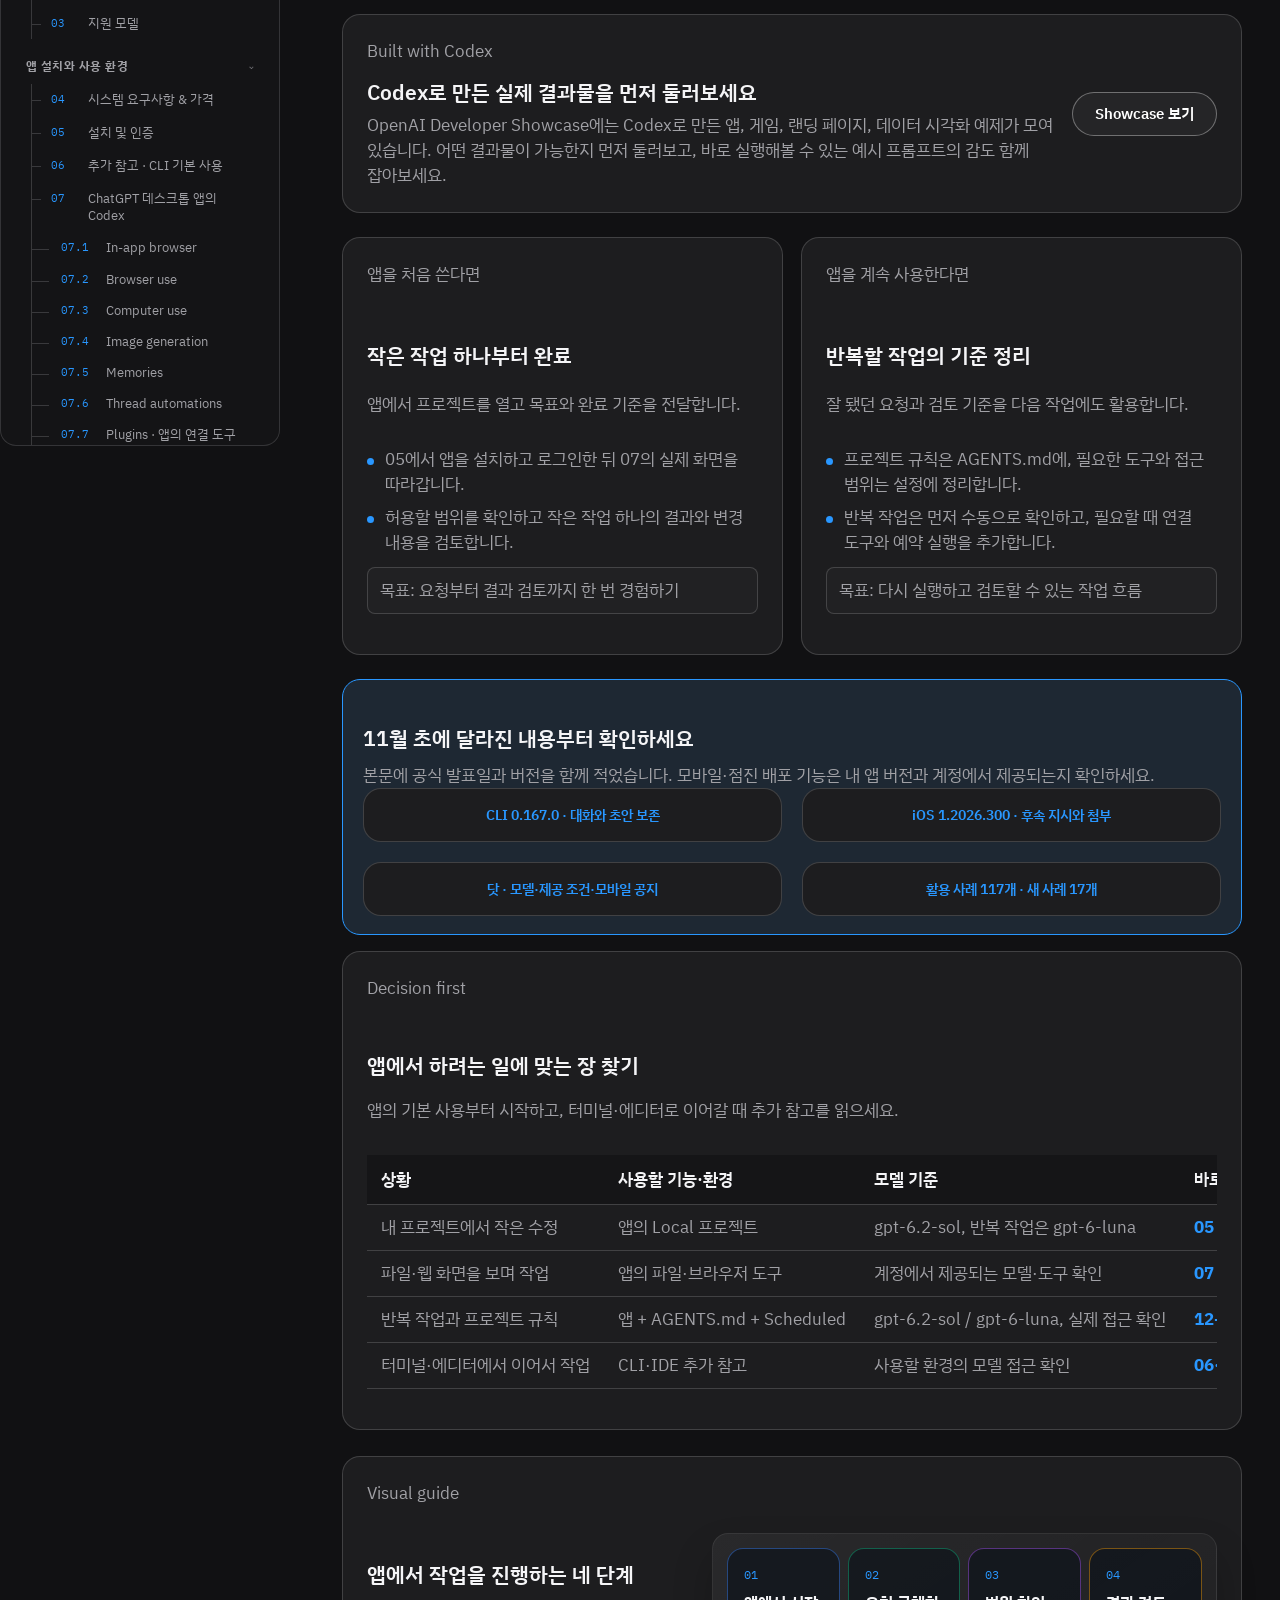
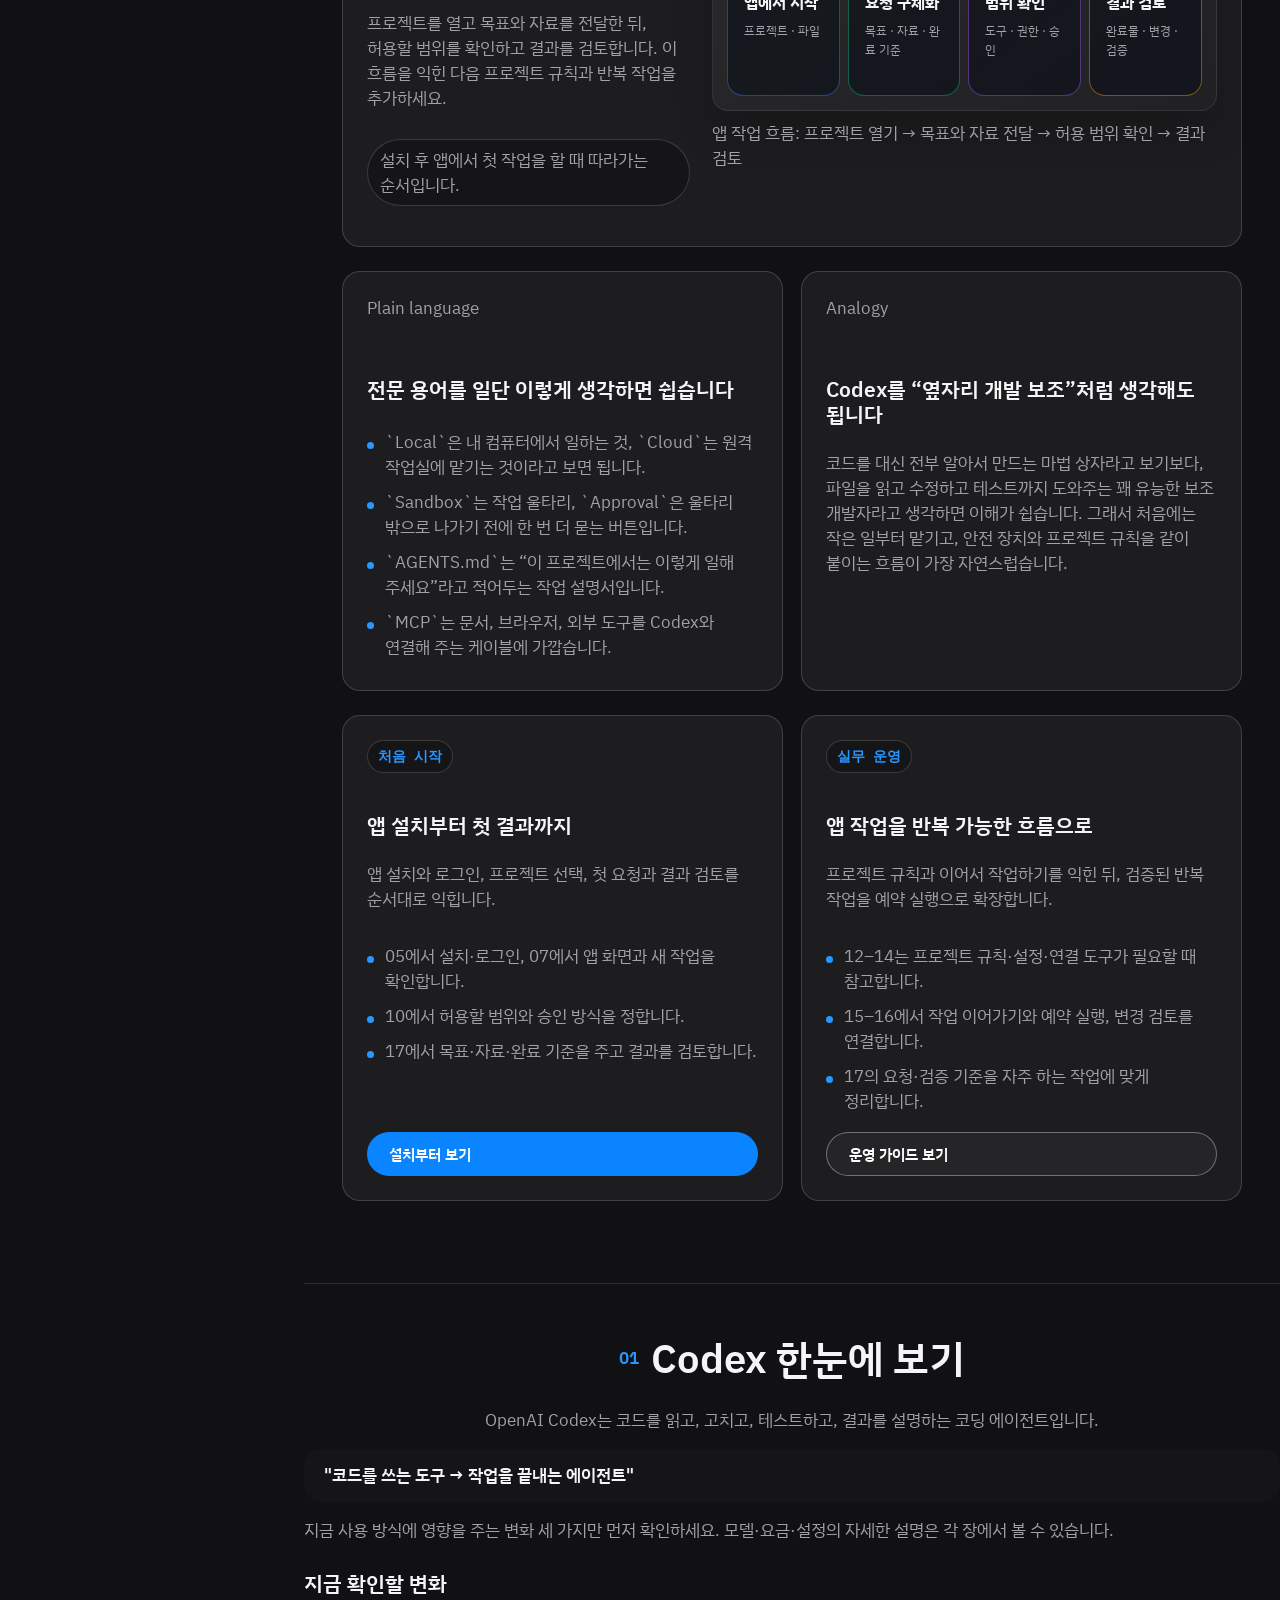
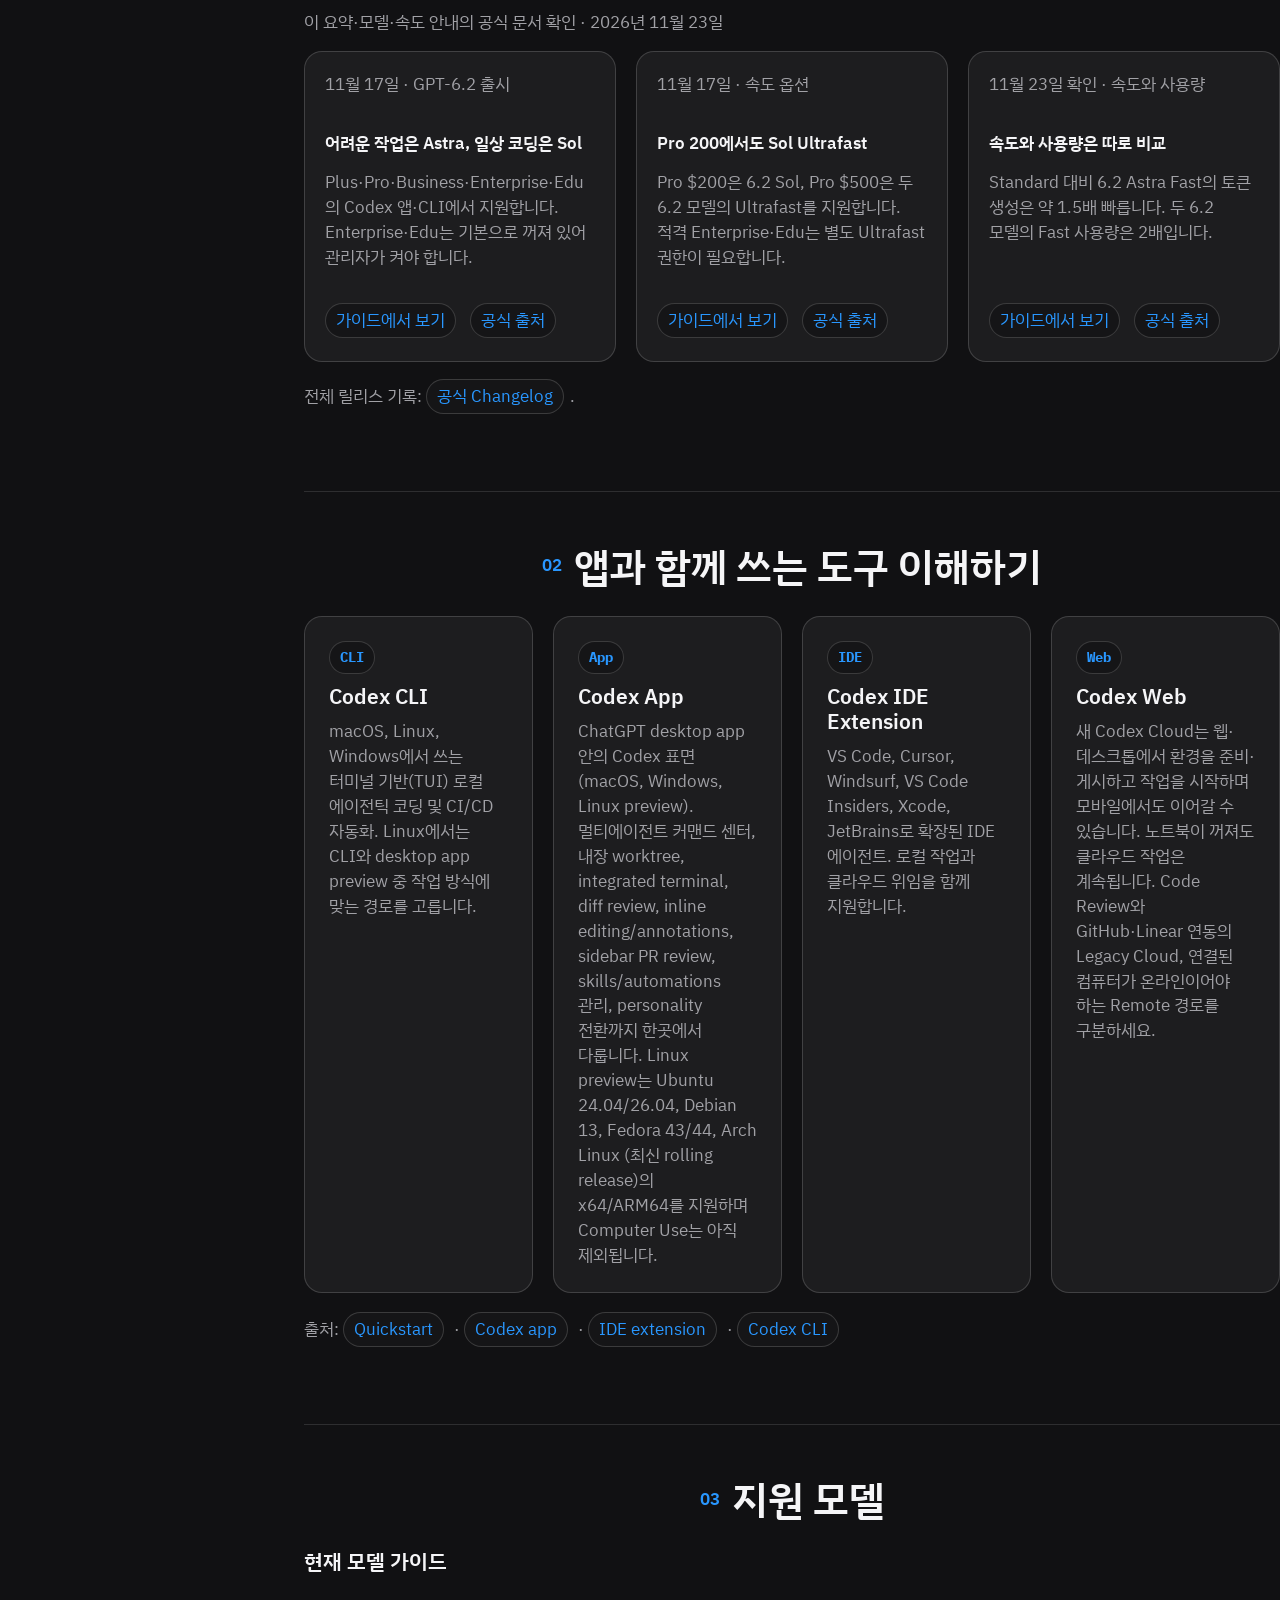
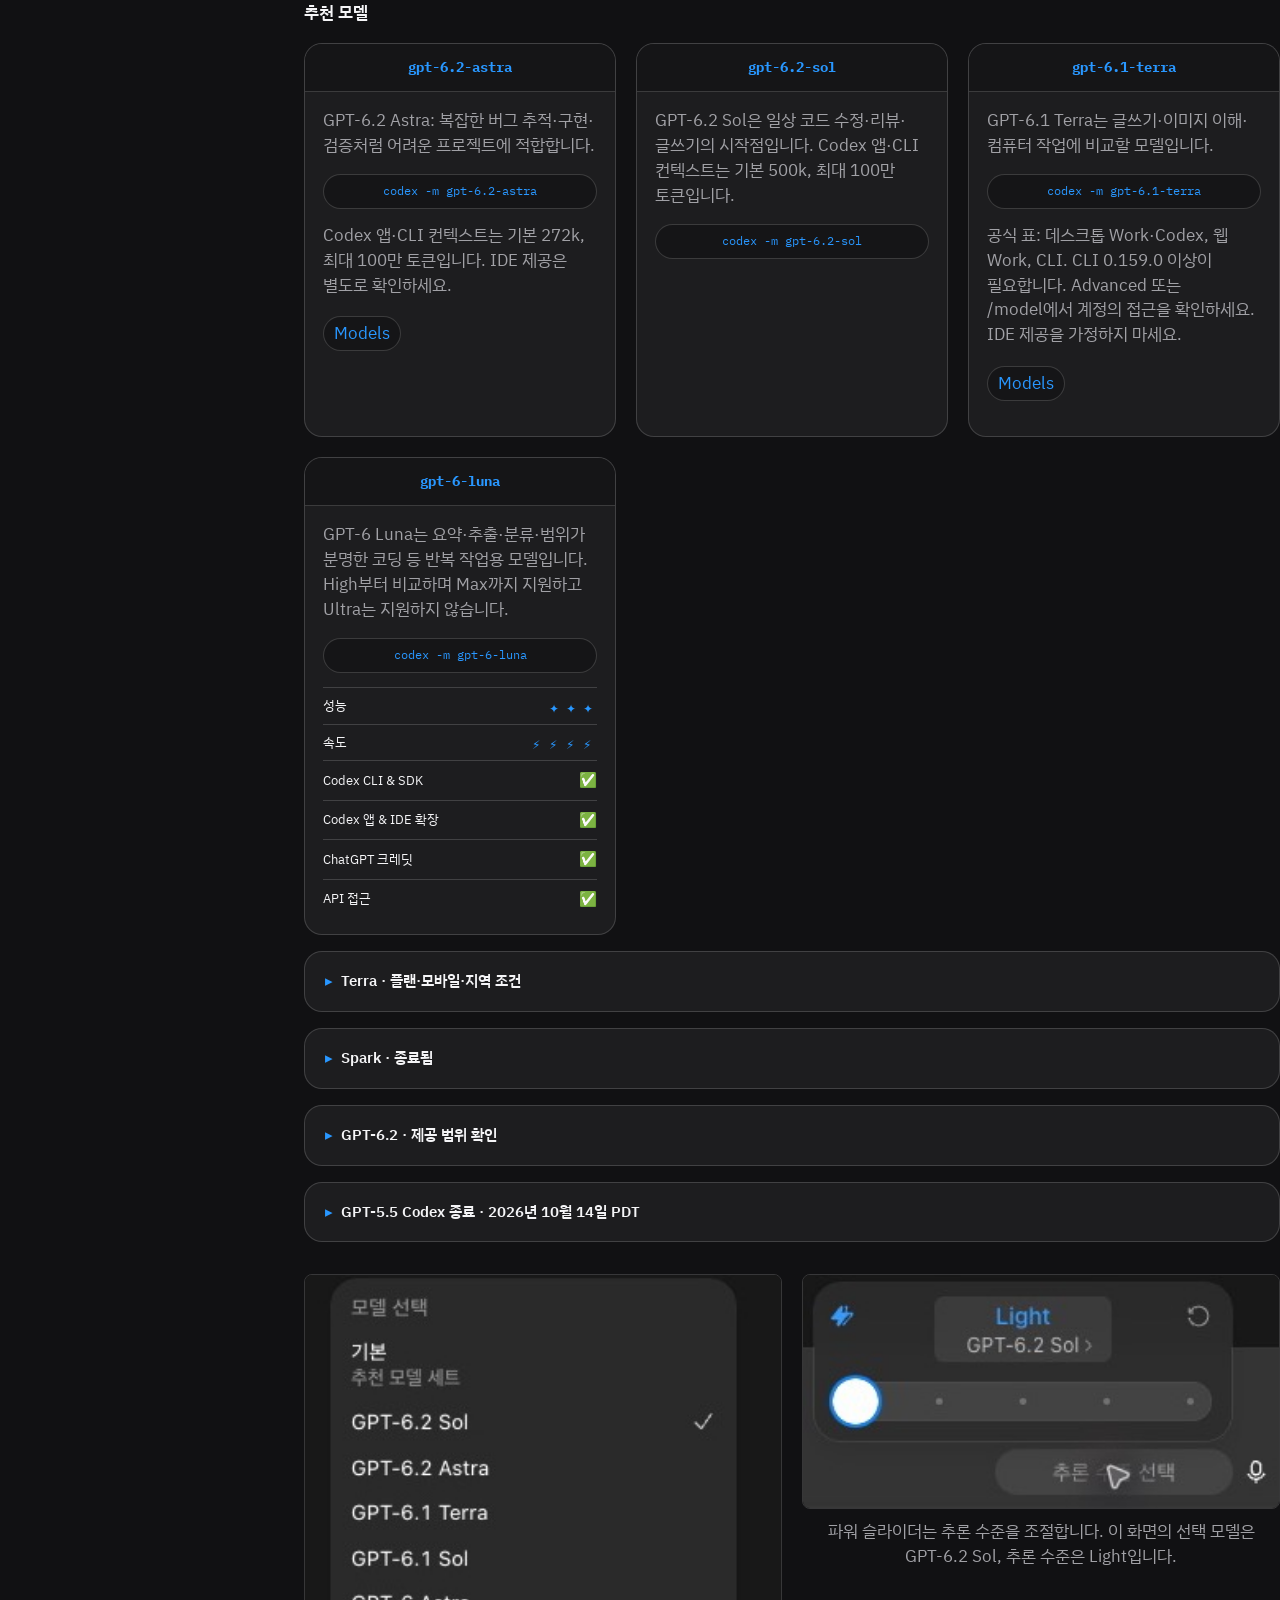
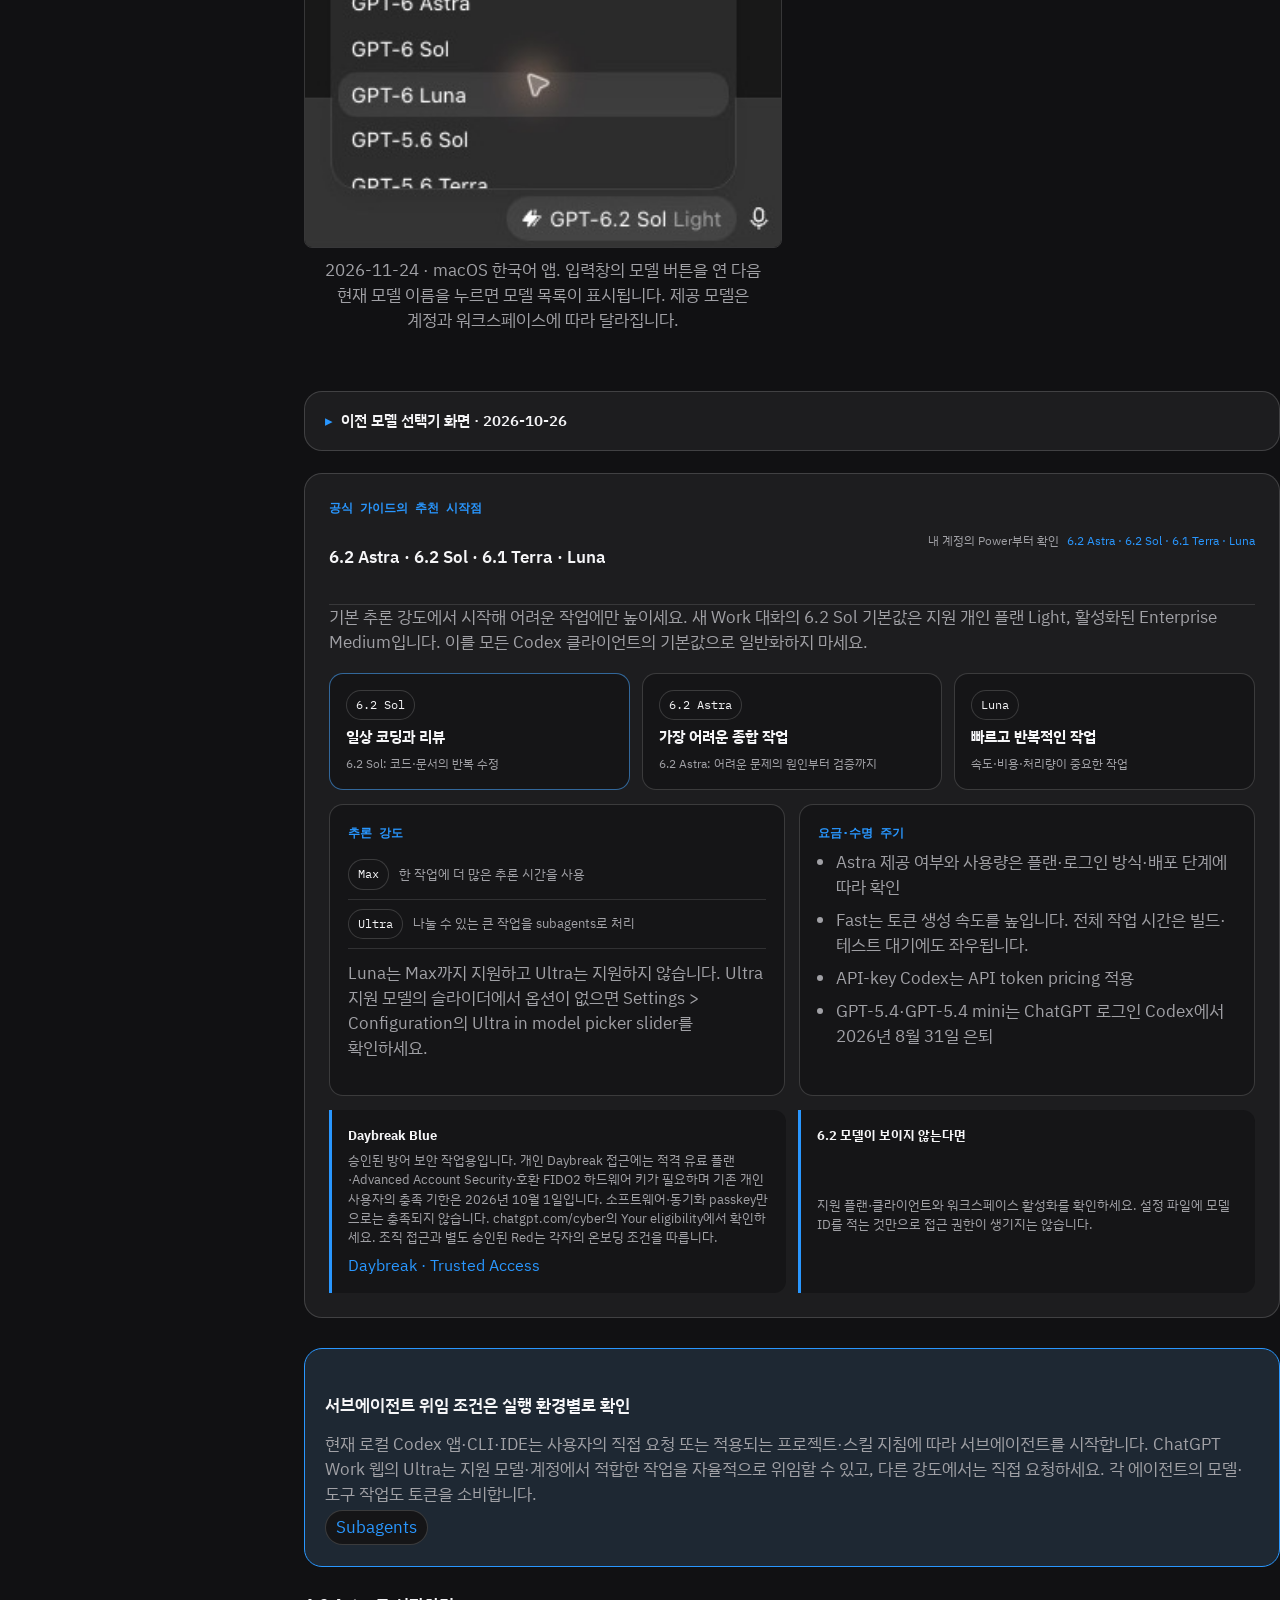
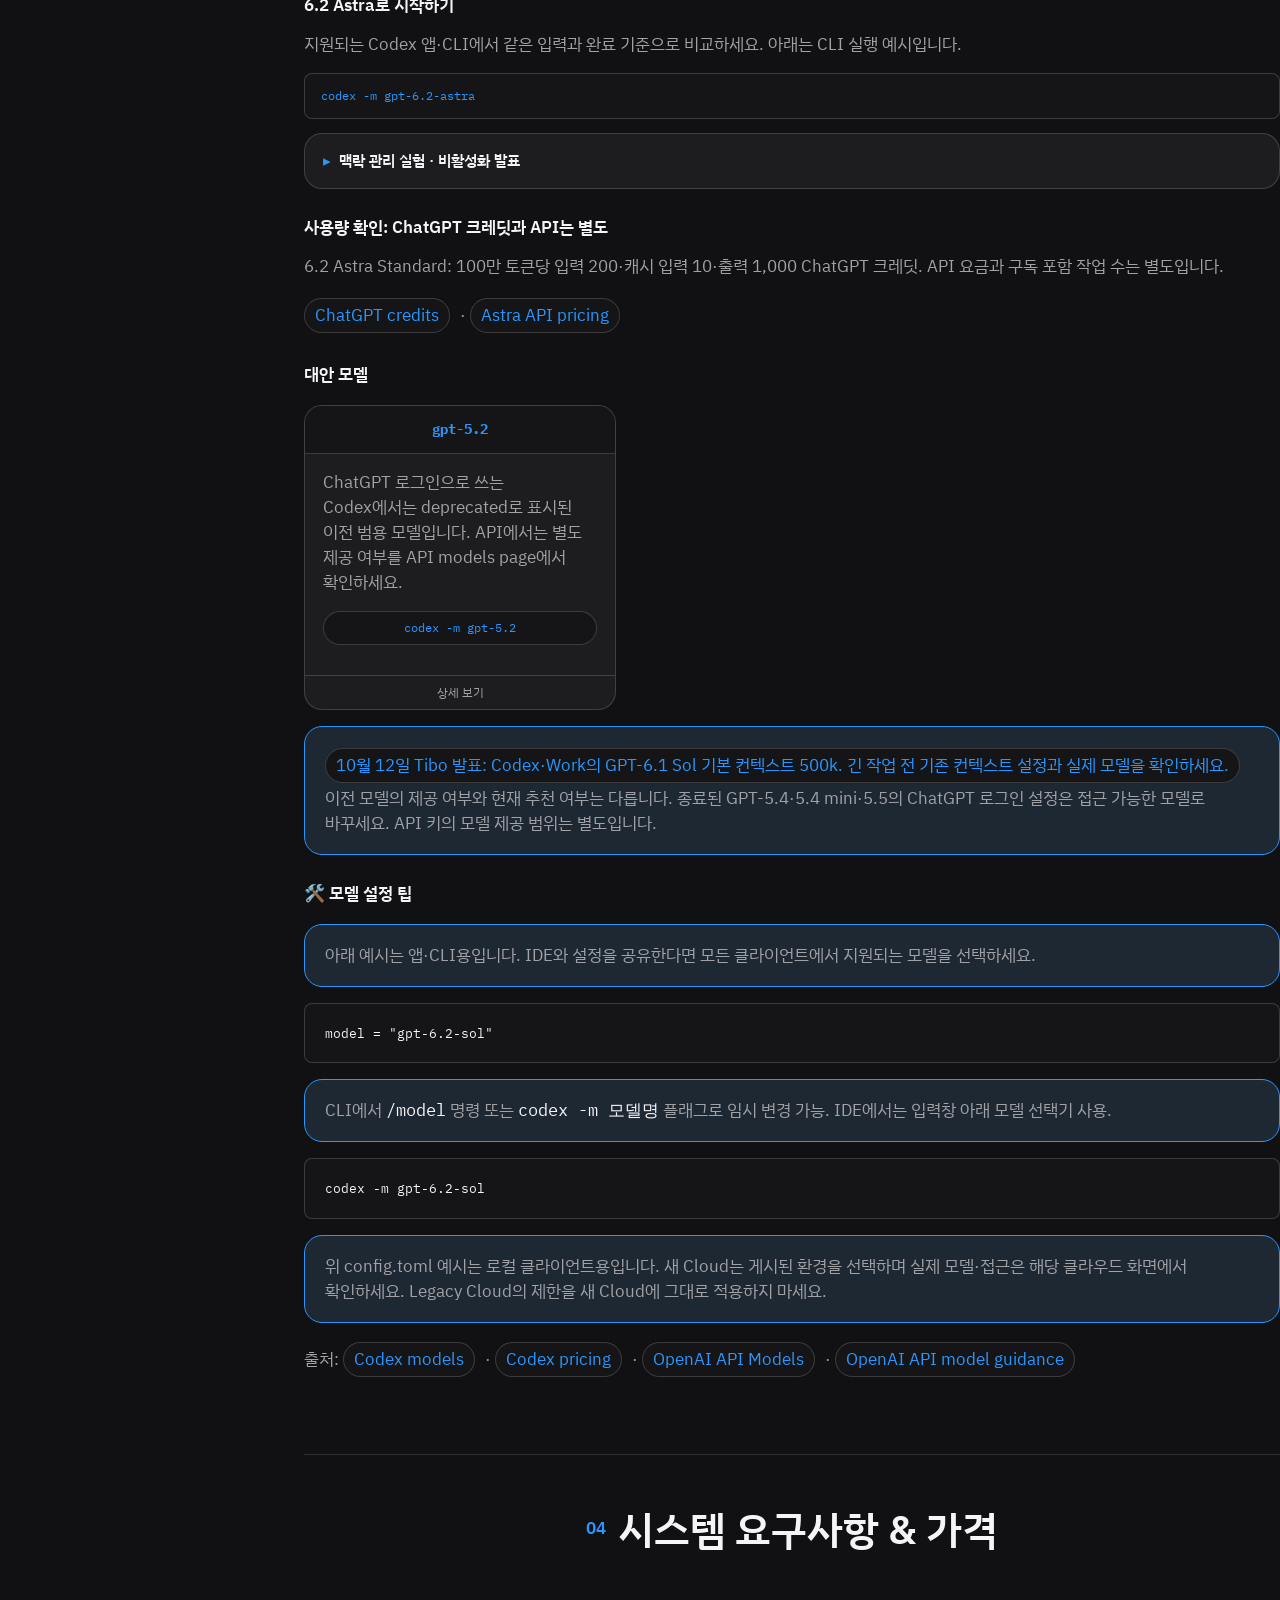
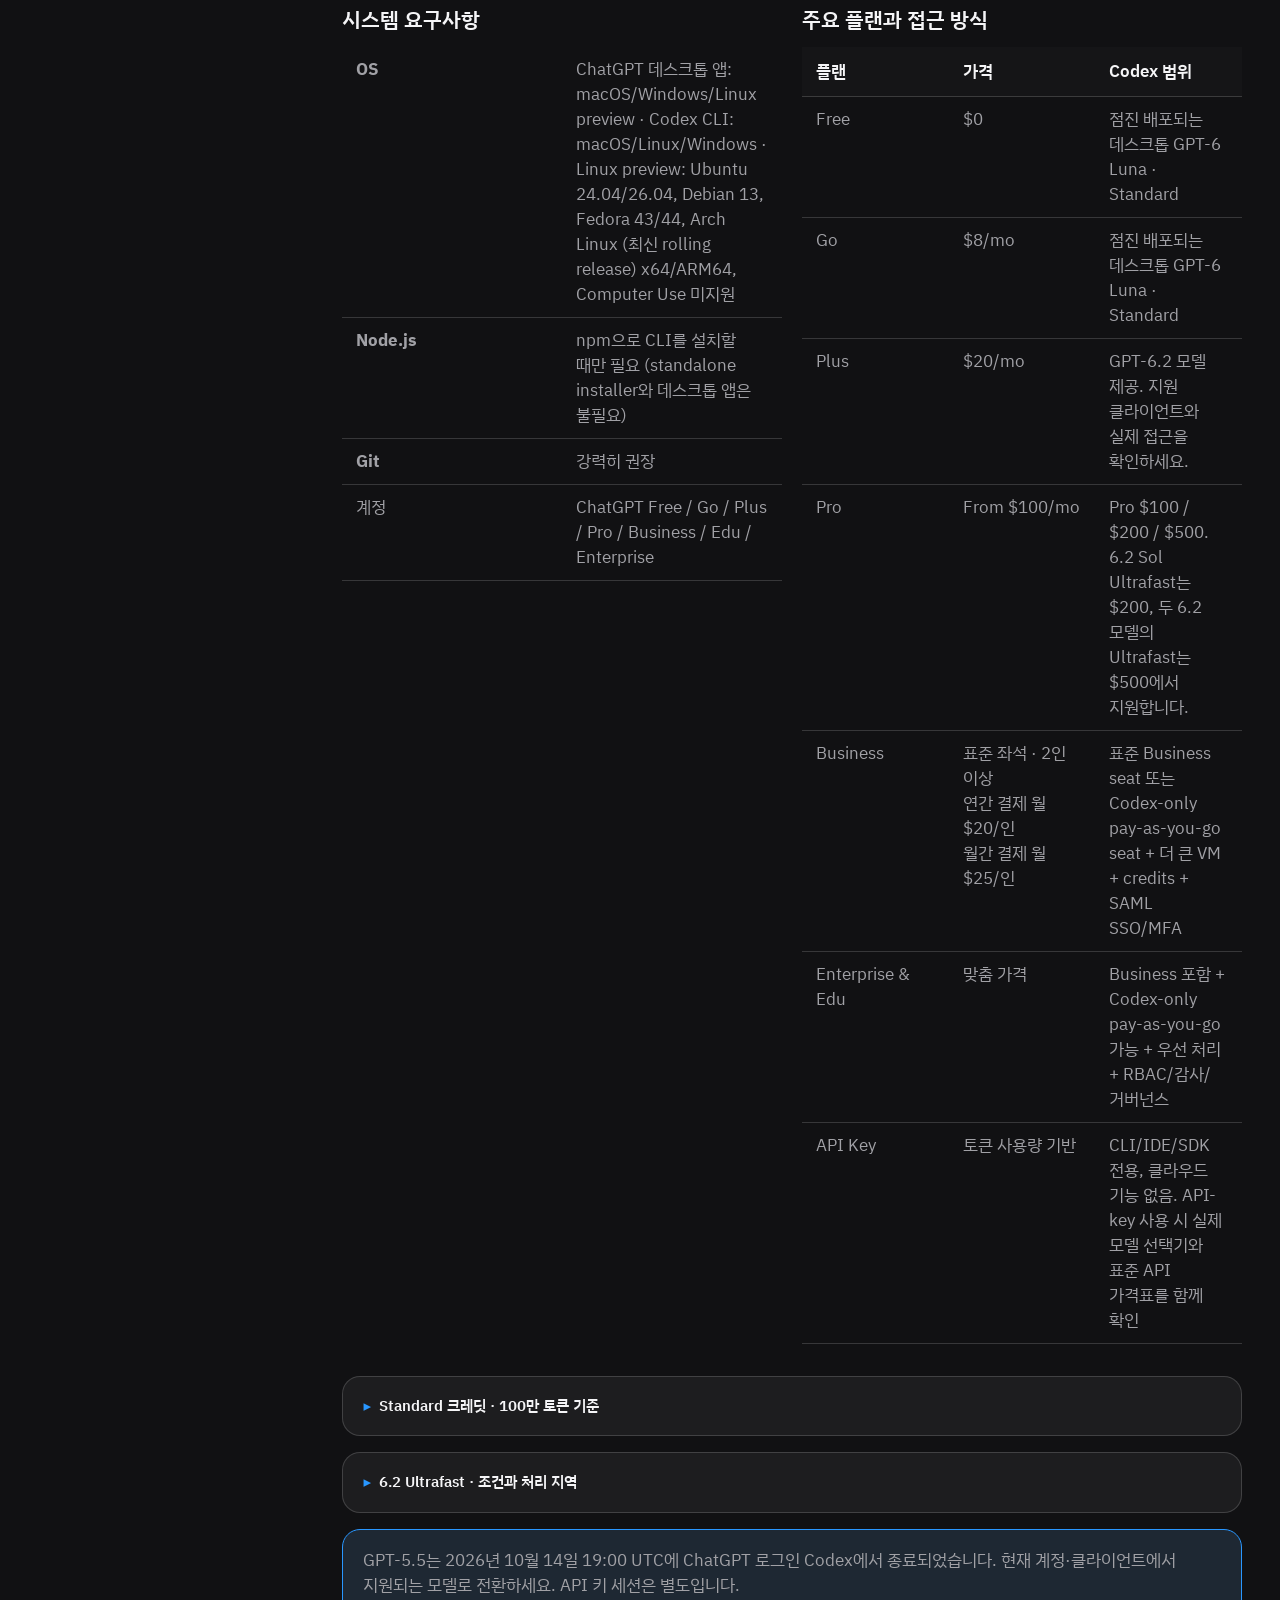
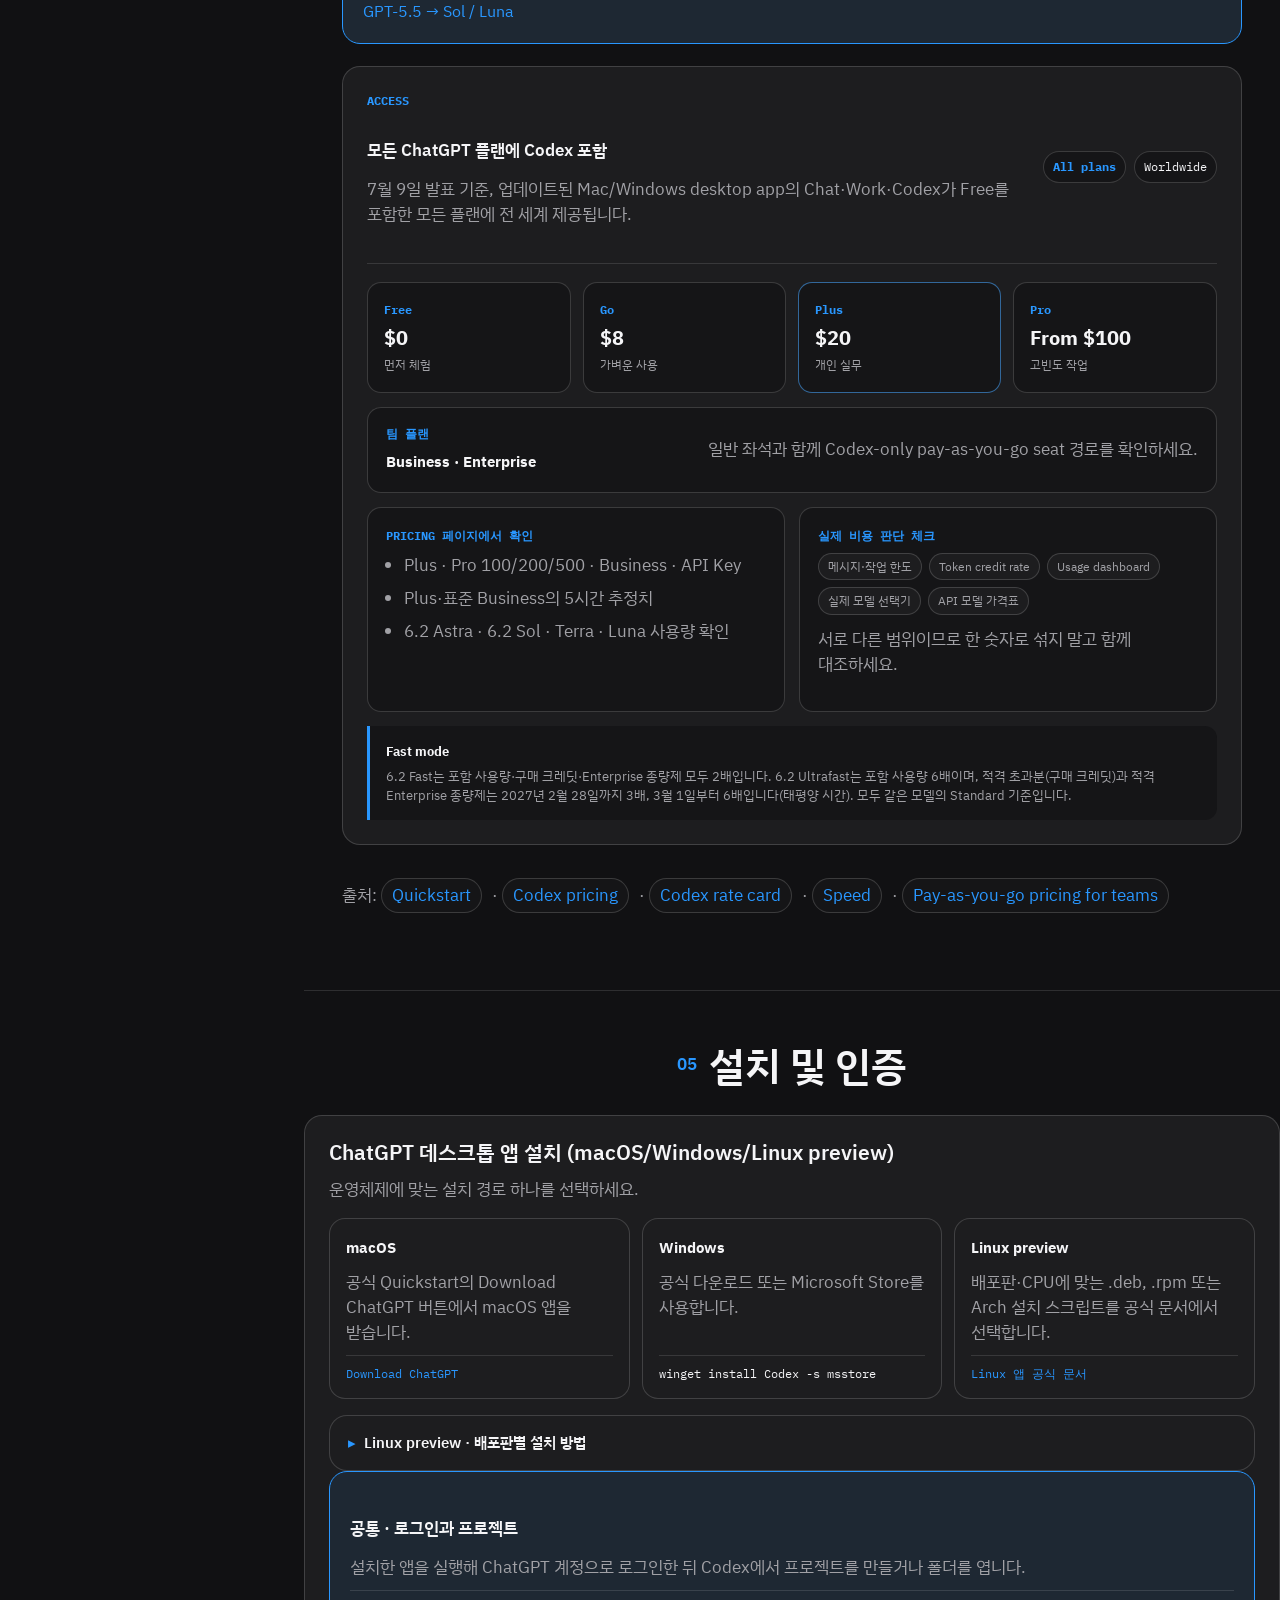
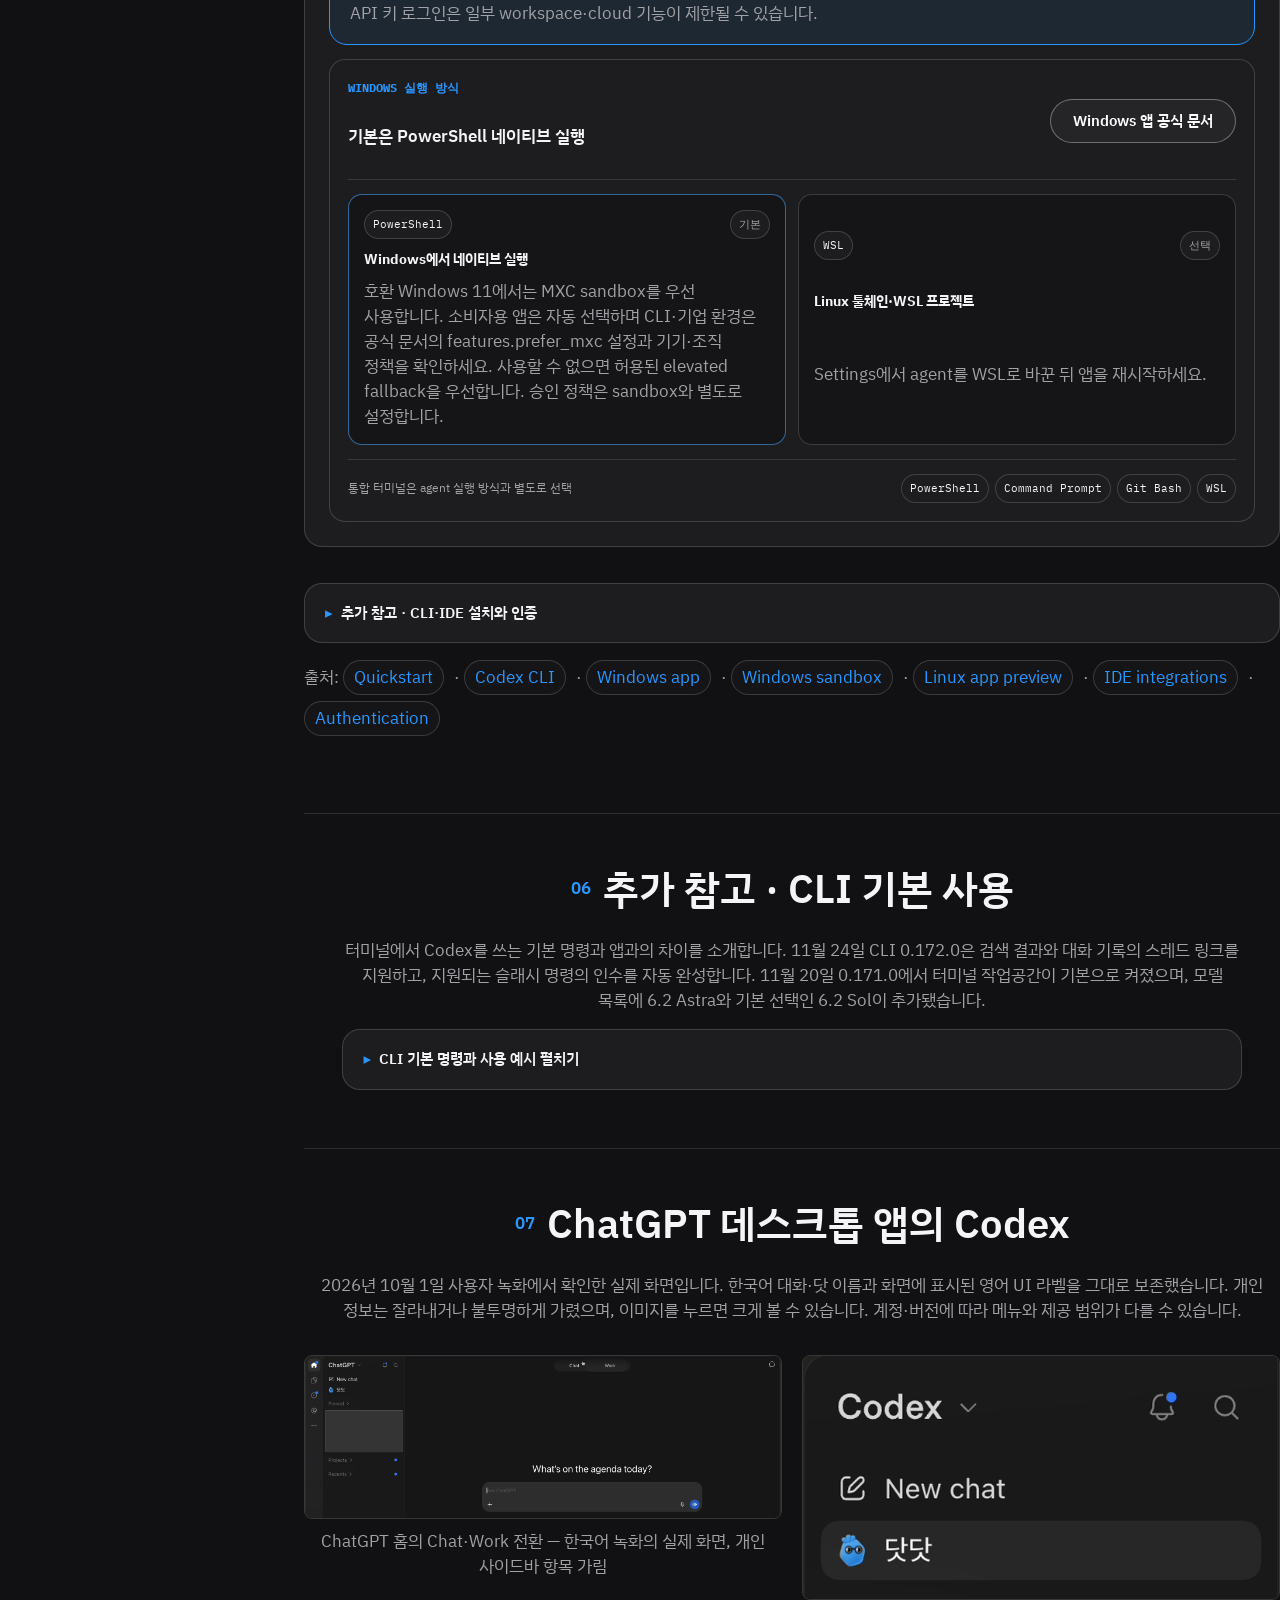
==== commit 968224fe: "docs: refresh Codex CLI and Data use cases" ====
--- a/index.html
+++ b/index.html
@@ -901,7 +901,7 @@
             <!-- Section 5 -->
             <section class="section" id="s6">
                 <h2><span class="section-num">06</span> <span data-i18n="s6_title">추가 참고 · CLI 기본 사용</span></h2>
-                <p class="section-scope" data-i18n="s6_scope">터미널에서 Codex를 쓰려는 사용자를 위한 기본 명령과 앱과의 차이입니다. 상세 옵션과 운영 방법은 공식 CLI 문서에서 확인하세요. 11월 20일 CLI 0.171.0은 터미널 작업공간을 기본으로 켜고, 대화 옆에 검색 가능한 문서 미리보기, 이미지 미리보기, 서브에이전트 대화 기록을 제공합니다. 모델 목록에 6.2 Sol과 Astra가 추가됐으며 목록의 기본 선택은 Sol입니다.</p>
+                <p class="section-scope" data-i18n="s6_scope">터미널에서 Codex를 쓰는 기본 명령과 앱과의 차이를 소개합니다. 11월 24일 CLI 0.172.0은 검색 결과와 대화 기록의 스레드 링크를 지원하고, 지원되는 슬래시 명령의 인수를 자동 완성합니다. 11월 20일 0.171.0에서 터미널 작업공간이 기본으로 켜졌으며, 모델 목록에 6.2 Astra와 기본 선택인 6.2 Sol이 추가됐습니다.</p>
                 <details class="app-guide-extras" id="s6-reference"><summary data-i18n="s6_summary">CLI 기본 명령과 사용 예시 펼치기</summary><div class="app-guide-extra-content">
 
                 <figure class="screenshot">
@@ -1408,7 +1408,7 @@
 codex --sandbox workspace-write --ask-for-approval on-request</code></pre>
                 <p data-i18n="s10_sandbox">권한 범위는 로컬 명령이 읽고 쓸 경로와 접속할 네트워크를 묶습니다. 작업공간 범위는 활성 workspace와 임시 폴더 쓰기를 허용하지만 네트워크는 기본적으로 열지 않는 낮은 마찰의 시작점입니다. App의 Ask for approval·Approve for me는 경계를 넘는 요청을 누가 검토할지 정하는 방식이며, sandbox 경계 자체를 없애지 않습니다. 새 permission profile 방식과 예전 `sandbox_mode` 설정은 같은 구성에서 섞지 마세요.</p>
 <div class="callout" id="auto-review-guide" style="scroll-margin-top: 140px"><h3 data-i18n="auto6_t">Auto-review · 승인 요청을 별도 에이전트가 검토</h3><p data-i18n="auto6_d">앱 입력창 아래 권한 메뉴에서 Approve for me를 선택하세요. 보이지 않으면 Settings &gt; General &gt; Permissions에서 Auto-review를 켠 뒤 해당 채팅에서 선택하세요. 설정에서 켜기만 하면 기존 채팅은 바뀌지 않습니다. sandbox 안의 일반 작업은 그대로 실행되고, 승인이 필요한 경계 밖 요청을 별도 에이전트가 검토합니다. 조직 정책과 Computer Use 앱 승인 조건은 유지됩니다. 거부되면 사유를 확인하고 더 안전한 대안이나 필요한 사용자 판단으로 이어가세요. 보안 보장은 아닙니다.</p><p class="command-refs"><a href="https://learn.chatgpt.com/docs/permission-modes#enable-modes" target="_blank" rel="noopener noreferrer">Permissions</a> · <a href="https://learn.chatgpt.com/docs/sandboxing/auto-review" target="_blank" rel="noopener noreferrer">Auto-review</a></p></div>
-                <p class="command-refs" data-i18n-html="s10_refs">출처: <a href="https://learn.chatgpt.com/docs/permission-modes" target="_blank">Permission modes</a> · <a href="https://learn.chatgpt.com/docs/permissions" target="_blank">Permission profiles</a> · <a href="https://learn.chatgpt.com/docs/sandboxing" target="_blank">Sandbox</a> · <a href="https://learn.chatgpt.com/docs/config-file/config-reference" target="_blank">Config reference</a></p>
+                <p class="command-refs" data-i18n-html="s10_refs">출처: <a href="https://learn.chatgpt.com/docs/permission-modes" target="_blank">Permission modes</a> · <a href="https://learn.chatgpt.com/docs/permissions" target="_blank">Permission profiles</a> · <a href="https://learn.chatgpt.com/docs/sandboxing" target="_blank">Sandbox</a> · <a href="https://learn.chatgpt.com/docs/config-file/config-advanced" target="_blank">Advanced configuration</a></p>
             </section>
 
             <!-- Section 10 -->
@@ -1673,7 +1673,7 @@
                         <p data-i18n="s13_c4_d">Business/Enterprise 운영자는 admin-enforced requirements로 approval, sandbox, web_search, MCP allowlist, Browser Use, Computer Use, in-app browser 같은 기능을 사용자 설정보다 우선 적용할 수 있습니다.</p>
                     </div>
                 </div>
-                <p class="command-refs" data-i18n-html="s13_refs">출처: <a href="https://learn.chatgpt.com/guides/best-practices" target="_blank">Best practices</a> · <a href="https://learn.chatgpt.com/docs/config-file/config-reference" target="_blank">Config reference</a> · <a href="https://learn.chatgpt.com/docs/permissions" target="_blank">Permissions</a> · <a href="https://learn.chatgpt.com/docs/sandboxing" target="_blank">Sandbox</a></p>
+                <p class="command-refs" data-i18n-html="s13_refs">출처: <a href="https://learn.chatgpt.com/guides/best-practices" target="_blank">Best practices</a> · <a href="https://learn.chatgpt.com/docs/config-file/config-advanced" target="_blank">Advanced configuration</a> · <a href="https://learn.chatgpt.com/docs/permissions" target="_blank">Permissions</a> · <a href="https://learn.chatgpt.com/docs/sandboxing" target="_blank">Sandbox</a></p>
             </section>
 
             <!-- Section 13 -->
@@ -2357,7 +2357,7 @@
 <article id="capacity16" class="field-tip-card" style="scroll-margin-top: 140px; word-break: keep-all; overflow-wrap: anywhere"><span class="field-tip-person">Tibo · 2026-10-16 KST</span><h3 data-i18n="capacity16_t">모델 용량 부족 메시지가 뜨면 진행 상태 확인</h3><p data-i18n="capacity16_d">Tibo는 10월 16일(KST) 모델 용량 부족 오류를 줄이고, 발생해도 대기 후 자동으로 이어가도록 개선했다고 발표했습니다. 같은 요청을 반복 제출하기 전에 기존 작업이 재개됐는지 확인하세요. 계속 멈춰 있으면 모델·발생 시각·오류 문구를 기록해 피드백을 보내세요. 발표는 오류 소멸이나 일정한 복구 시간, 구독 한도 초기화를 보장하지 않습니다.</p><p class="command-refs"><a href="https://x.com/thsottiaux/status/2110750421367287996" target="_blank" rel="noopener noreferrer">Tibo · X</a> · <a href="https://learn.chatgpt.com/docs/reference/troubleshooting#feedback-and-logs" target="_blank" rel="noopener noreferrer">Feedback &amp; logs</a></p></article>
 <article id="maint15" class="field-tip-card" style="scroll-margin-top: 140px; word-break: keep-all; overflow-wrap: anywhere"><span class="field-tip-person">Rodrigo Roim · OpenAI · 2026-10-14</span><h3 data-i18n="maint15_t">삭제 후보에 근거를 붙여 작은 PR로</h3><p style="word-break: keep-all; overflow-wrap: anywhere" data-i18n="maint15_d">Rodrigo Roim은 10월 14일 OpenAI Core Experimentation 팀의 유지보수 사례를 공개했습니다. 코드 참조뿐 아니라 실제 설정·실행 자료·Git 이력을 대조하고 운영상 필요한 안전장치는 사람의 검토로 넘겼습니다.</p><p style="word-break: keep-all; overflow-wrap: anywhere" data-i18n="maint15_steps">따라 하기: 디렉터리 하나에서 미사용 코드·오래된 실험 후보를 찾고 근거·담당자·검증 방법을 표로 요청하세요. 운영 설정은 바꾸지 말고 kill switch와 fallback을 보존하세요. 검증된 후보마다 작은 초안 PR을 만들고 테스트와 담당자 검토 후 반영하세요.</p><p style="word-break: keep-all; overflow-wrap: anywhere" data-i18n="maint15_limits">팀 내부 사례이며 절감 보장이 아닙니다. 글의 비용 비교는 API 요금 기준으로 Codex 구독 크레딧과 다릅니다. 같은 입력·완료 기준으로 모델을 비교하고 누락 유형을 확인하세요.</p><p class="command-refs"><a href="https://developers.openai.com/blog/maintaining-software-with-the-gpt-6-family" target="_blank" rel="noopener noreferrer">Rodrigo · OpenAI Developers</a></p></article>
 <article id="workflow13" class="field-tip-card" style="scroll-margin-top: 140px; word-break: keep-all; overflow-wrap: anywhere"><span class="field-tip-person">VB Srivastav · 2026-10-13</span><h3 data-i18n="workflow13_t">Sol·Cloud·평가를 나눠 구성하기</h3><p data-i18n="workflow13_d">VB는 10월 13일 자신의 구성을 Sol 6.1 High, Cloud 환경 우선, dot의 작업 조율, 평가용 codex exec, 기본 Codex 앱으로 소개했습니다. High와 Cloud 우선은 개인 선택입니다. 내 계정의 기본 추론 강도에서 시작해 같은 입력·완료 기준으로 비교하세요.</p><p data-i18n="workflow13_steps">따라 하기: Work in → Cloud에서 게시된 환경을 선택하고 작은 저장소 작업 하나를 검증하세요. dot을 쓸 수 있다면 이어갈 작업과 완료 기준을 지정하세요. 반복 평가는 별도로 고정된 입력·판정 기준을 준비해 codex exec로 실행하고 --json 이벤트 기록이나 -o 최종 결과를 보관하세요. 평가 도구의 응답도 실제 테스트 결과와 대조하세요.</p><p data-i18n="workflow13_limits">모델·Dots의 플랜·지역·관리자 조건은 각각 적용됩니다. Codex Cloud 환경은 현재 Computer/Browser Use를 지원하지 않고 개인 로컬 스킬도 동기화하지 않습니다. 기본 앱 구성이라는 경험담을 모든 작업에 확장이 불필요하다는 뜻으로 확대하지 마세요.</p><p class="command-refs"><a href="https://x.com/reach_vb/status/2109774963666526270" target="_blank" rel="noopener noreferrer">VB · X</a> · <a href="https://learn.chatgpt.com/docs/environments/cloud-environments" target="_blank" rel="noopener noreferrer">OpenAI · Cloud</a> · <a href="https://learn.chatgpt.com/docs/non-interactive-mode" target="_blank" rel="noopener noreferrer">OpenAI · codex exec</a></p></article>
-<article id="context12" class="field-tip-card" style="scroll-margin-top: 140px; word-break: keep-all; overflow-wrap: anywhere"><span class="field-tip-person">Tibo · 2026-10-12</span><h3 data-i18n="context12_t">긴 Sol 작업 전에 컨텍스트 설정 확인</h3><p data-i18n="context12_d">Tibo는 10월 12일 Codex·Work의 GPT-6.1 Sol 기본 컨텍스트를 272k에서 500k 토큰으로 늘렸다고 발표했습니다. 긴 작업의 맥락 유지와 compaction 감소를 위한 변경이라는 설명입니다. 새 작업에서 Advanced 또는 /model로 gpt-6.1-sol 선택을 확인하고, 기존 model_context_window·model_auto_compact_token_limit 사용자 설정이 남아 있는지 점검하세요. 먼저 기본값으로 같은 작업을 비교하고 필요한 자료·완료 기준을 분명히 제공하세요. 발표만으로 모든 계정·클라이언트의 실제 적용을 확인한 것은 아닙니다.</p><p data-i18n="context12_cost">Tibo의 후속 설명은 구독 사용량에서 GPT-6.1 Sol의 장문 추가 요금을 부과하지 않는다는 범위입니다. 작업 전체가 무료라는 뜻은 아니며 API·구매 크레딧 요율로 확대하지 마세요. 실제 사용량은 대시보드에서 확인하세요.</p><p class="command-refs"><a href="https://x.com/thsottiaux/status/2109430343346581527" target="_blank" rel="noopener noreferrer">Tibo · 500k</a> · <a href="https://x.com/thsottiaux/status/2109430894604026039" target="_blank" rel="noopener noreferrer">Tibo · Subscription</a> · <a href="https://learn.chatgpt.com/docs/config-file/config-reference" target="_blank" rel="noopener noreferrer">OpenAI · Config</a></p></article>
+<article id="context12" class="field-tip-card" style="scroll-margin-top: 140px; word-break: keep-all; overflow-wrap: anywhere"><span class="field-tip-person">Tibo · 2026-10-12</span><h3 data-i18n="context12_t">긴 Sol 작업 전에 컨텍스트 설정 확인</h3><p data-i18n="context12_d">Tibo는 10월 12일 Codex·Work의 GPT-6.1 Sol 기본 컨텍스트를 272k에서 500k 토큰으로 늘렸다고 발표했습니다. 긴 작업의 맥락 유지와 compaction 감소를 위한 변경이라는 설명입니다. 새 작업에서 Advanced 또는 /model로 gpt-6.1-sol 선택을 확인하고, 기존 model_context_window·model_auto_compact_token_limit 사용자 설정이 남아 있는지 점검하세요. 먼저 기본값으로 같은 작업을 비교하고 필요한 자료·완료 기준을 분명히 제공하세요. 발표만으로 모든 계정·클라이언트의 실제 적용을 확인한 것은 아닙니다.</p><p data-i18n="context12_cost">Tibo의 후속 설명은 구독 사용량에서 GPT-6.1 Sol의 장문 추가 요금을 부과하지 않는다는 범위입니다. 작업 전체가 무료라는 뜻은 아니며 API·구매 크레딧 요율로 확대하지 마세요. 실제 사용량은 대시보드에서 확인하세요.</p><p class="command-refs"><a href="https://x.com/thsottiaux/status/2109430343346581527" target="_blank" rel="noopener noreferrer">Tibo · 500k</a> · <a href="https://x.com/thsottiaux/status/2109430894604026039" target="_blank" rel="noopener noreferrer">Tibo · Subscription</a> · <a href="https://learn.chatgpt.com/docs/config-file/config-advanced" target="_blank" rel="noopener noreferrer">OpenAI · Config</a></p></article>
 <article id="predict10" class="field-tip-card" style="scroll-margin-top: 140px; word-break: keep-all; overflow-wrap: anywhere"><span class="field-tip-person">Tibo · 2026-10-09</span><h3 data-i18n="predict10_t">입력 예측은 다음 요청의 초안으로 검토</h3><p data-i18n="predict10_d">Tibo는 10월 9일 데스크톱 입력 예측이 Pro에 포함되며 사용량을 소모하지 않는다고 설명했습니다. OpenAI Developers는 Pro 대상 베타로 발표했습니다. 제안이 보이면 대상 파일·실행 범위·완료 기준을 확인하고 필요한 부분을 고친 뒤 보내세요. 대화와 말투를 바탕으로 한 제안이며, 제안 기능의 사용량 설명을 실제 작업 실행의 무료 제공으로 해석하지 마세요.</p><p class="command-refs"><a href="https://x.com/thsottiaux/status/2108645667451318747" target="_blank" rel="noopener noreferrer">X · 2026-10-09</a> · <a href="https://x.com/OpenAIDevs/status/2108624138369929725" target="_blank" rel="noopener noreferrer">OpenAI Developers · Beta</a></p></article>
 <article id="dotmobile10" class="field-tip-card" style="scroll-margin-top: 140px; word-break: keep-all; overflow-wrap: anywhere"><span class="field-tip-person">Dominik Kundel · 2026-10-09</span><h3 data-i18n="dotmobile10_t">모바일 dot에서 기존 Codex 작업 이어가기</h3><p data-i18n="dotmobile10_d">Dominik은 모바일에서 dot을 만들고 Codex 작업 맥락을 이어가는 업데이트를 소개했습니다. 최신 ChatGPT 모바일 앱에서 이름·외형·플러그인을 설정한 뒤 이어갈 Codex 대화와 다음 할 일을 지정하세요. 공식 문서는 기존 대화·자동화 맥락 활용과 Work 자동화 읽기·수정을 지원한다고 설명합니다. 결과와 저장된 일정은 다시 확인하세요. Dots의 플랜·지역·권한 조건이 적용되며 로컬 실행에는 연결된 컴퓨터가 필요합니다.</p><p class="command-refs"><a href="https://x.com/dkundel/status/2108638806585061774" target="_blank" rel="noopener noreferrer">X · 2026-10-09</a> · <a href="https://learn.chatgpt.com/docs/whats-new/dots-october-9-2026" target="_blank" rel="noopener noreferrer">OpenAI · Mobile dots</a></p></article>
 <article id="meetings-followup" class="field-tip-card" style="scroll-margin-top: 140px; word-break: keep-all; overflow-wrap: anywhere"><span class="field-tip-person">Alexander Embiricos · 2026-10-06</span><h3 data-i18n="meet7_t">회의 요약을 dot의 후속 작업 맥락으로</h3><p data-i18n="meet7_d">Alexander는 Meetings 플러그인으로 dot에 회의 맥락을 제공하고 후속 업무를 챙긴다고 설명했습니다. 10월 6일 공식 발표 기준 macOS ChatGPT 데스크톱 앱의 Pro·Business 사용자 대상 베타이며 Enterprise는 예정입니다. 플러그인 디렉터리에서 Meetings를 찾아 사용 가능 여부를 확인하세요. ChatGPT Space에 저장된 요약·다음 단계를 검토하고, 비공개 유지 또는 팀 공유 범위를 정한 뒤 프로젝트 계획 수정이나 후속 메시지 초안을 요청하세요. 개인 활용 사례이며 요약 저장은 메시지 발송 완료를 뜻하지 않습니다.</p><p class="command-refs"><a href="https://x.com/embirico/status/2107588722539823342" target="_blank" rel="noopener noreferrer">Alexander · Meetings</a> · <a href="https://x.com/ChatGPT/status/2107567930557026653" target="_blank" rel="noopener noreferrer">ChatGPT · Meetings beta</a></p></article></div><details class="guide-details"><summary data-i18n="ui_more_tips">이전 실무 팁 더 보기</summary><div class="guide-details-body"><div class="field-tip-grid">
@@ -2603,17 +2603,17 @@
                         </div>
                     </li>
                     <li>
+                        <time datetime="2026-11-24" data-i18n="changelog_recent_cli_date">11월 24일</time>
+                        <div>
+                            <h3><a href="#s6" data-i18n="changelog_recent_cli_title">Codex CLI 0.172.0 반영</a></h3>
+                            <p data-i18n="changelog_recent_cli_desc">터미널의 스레드 링크와 슬래시 명령 인수 자동 완성을 CLI 장에 반영했습니다.</p>
+                        </div>
+                    </li>
+                    <li>
                         <time datetime="2026-11-23" data-i18n="changelog_recent_fast_date">11월 23일</time>
                         <div>
                             <h3><a href="#s4" data-i18n="changelog_recent_fast_title">GPT-6.2 Fast·Ultrafast 안내 보완</a></h3>
                             <p data-i18n="changelog_recent_fast_desc">응답 속도와 사용량 기준을 나눠 설명하고, Ultrafast 이용 조건을 정리했습니다.</p>
-                        </div>
-                    </li>
-                    <li>
-                        <time datetime="2026-11-21" data-i18n="changelog_recent_cli_date">11월 21일</time>
-                        <div>
-                            <h3><a href="#s6" data-i18n="changelog_recent_cli_title">Codex CLI 0.171.0 반영</a></h3>
-                            <p data-i18n="changelog_recent_cli_desc">터미널 작업 공간과 문서·이미지 미리보기를 CLI 장에 반영했습니다.</p>
                         </div>
                     </li>
                 </ul>
@@ -2707,7 +2707,7 @@
         </div>
     </footer>
 
-    <script src="i18n.js?v=20261124-desktop-screens"></script>
+    <script src="i18n.js?v=20261124-cli172-data"></script>
     <script src="app.js?v=20261118-mobile-reading"></script>
 </body>
 
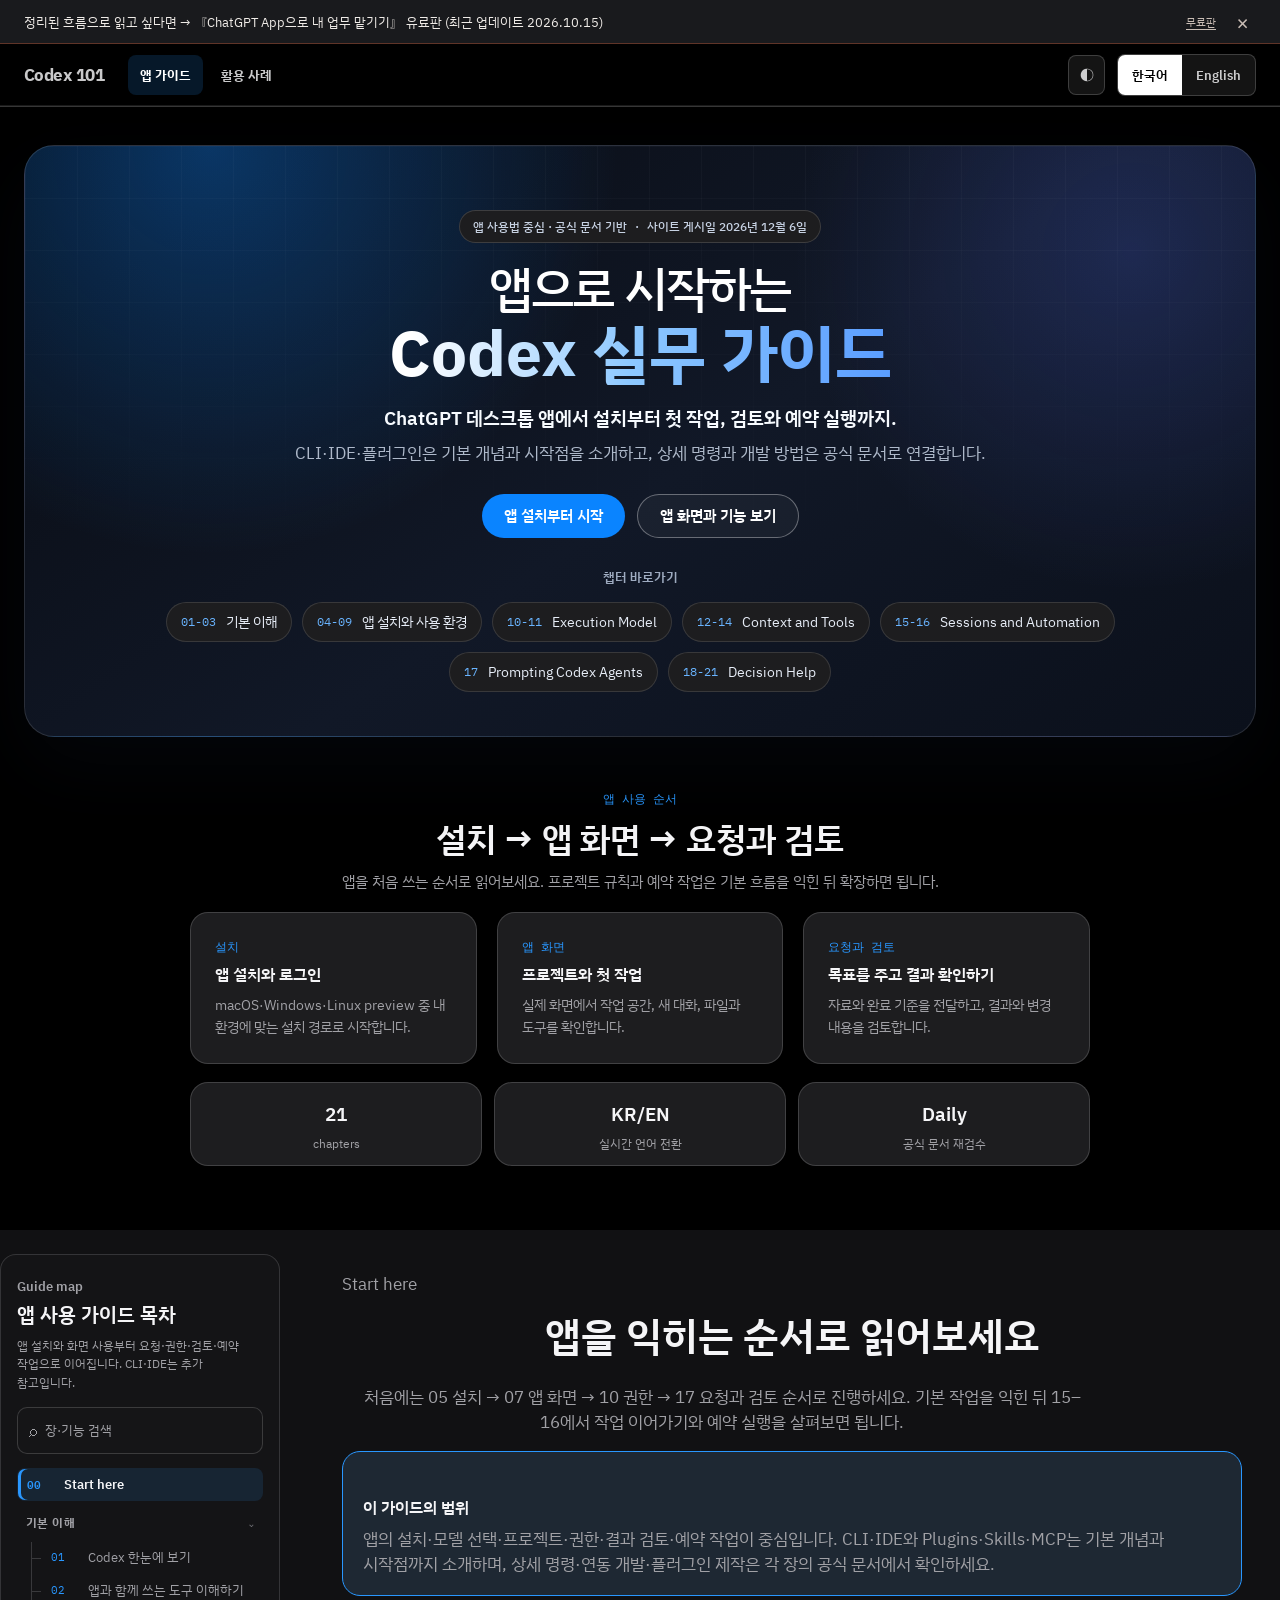
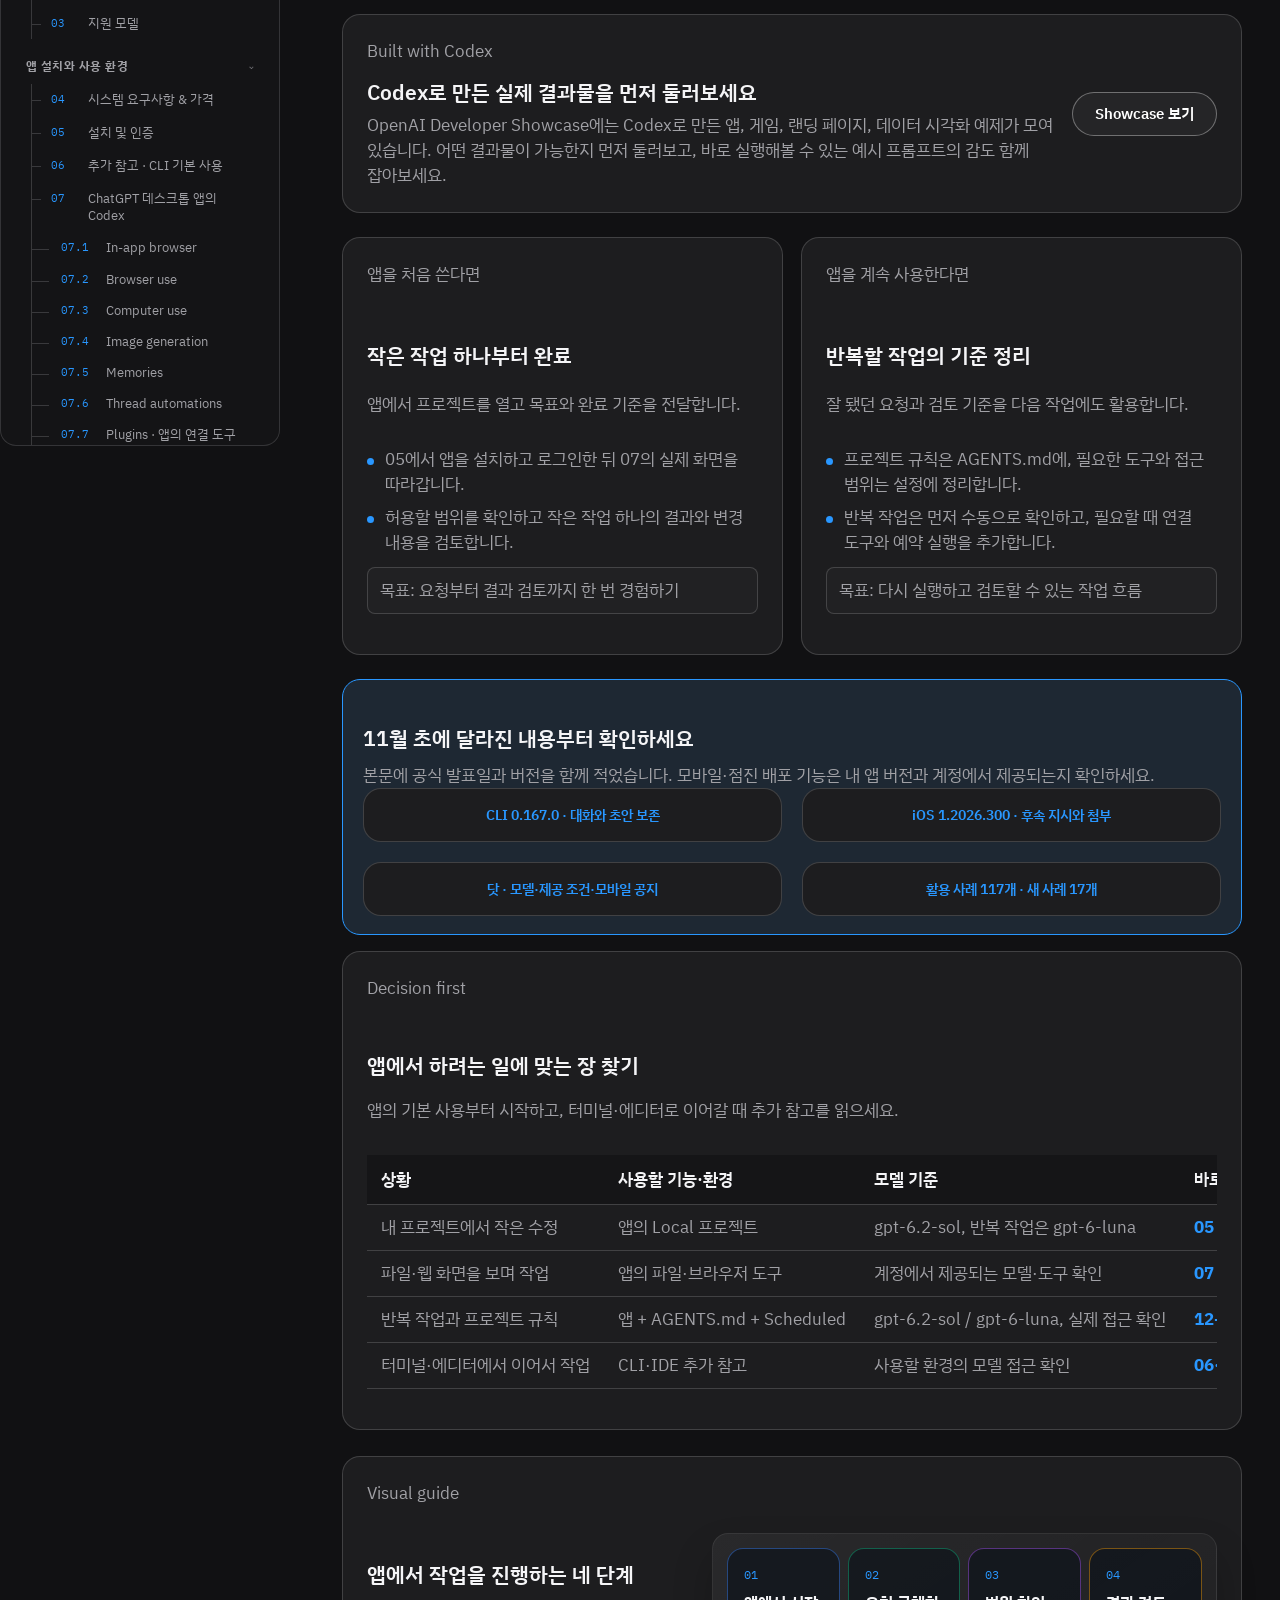
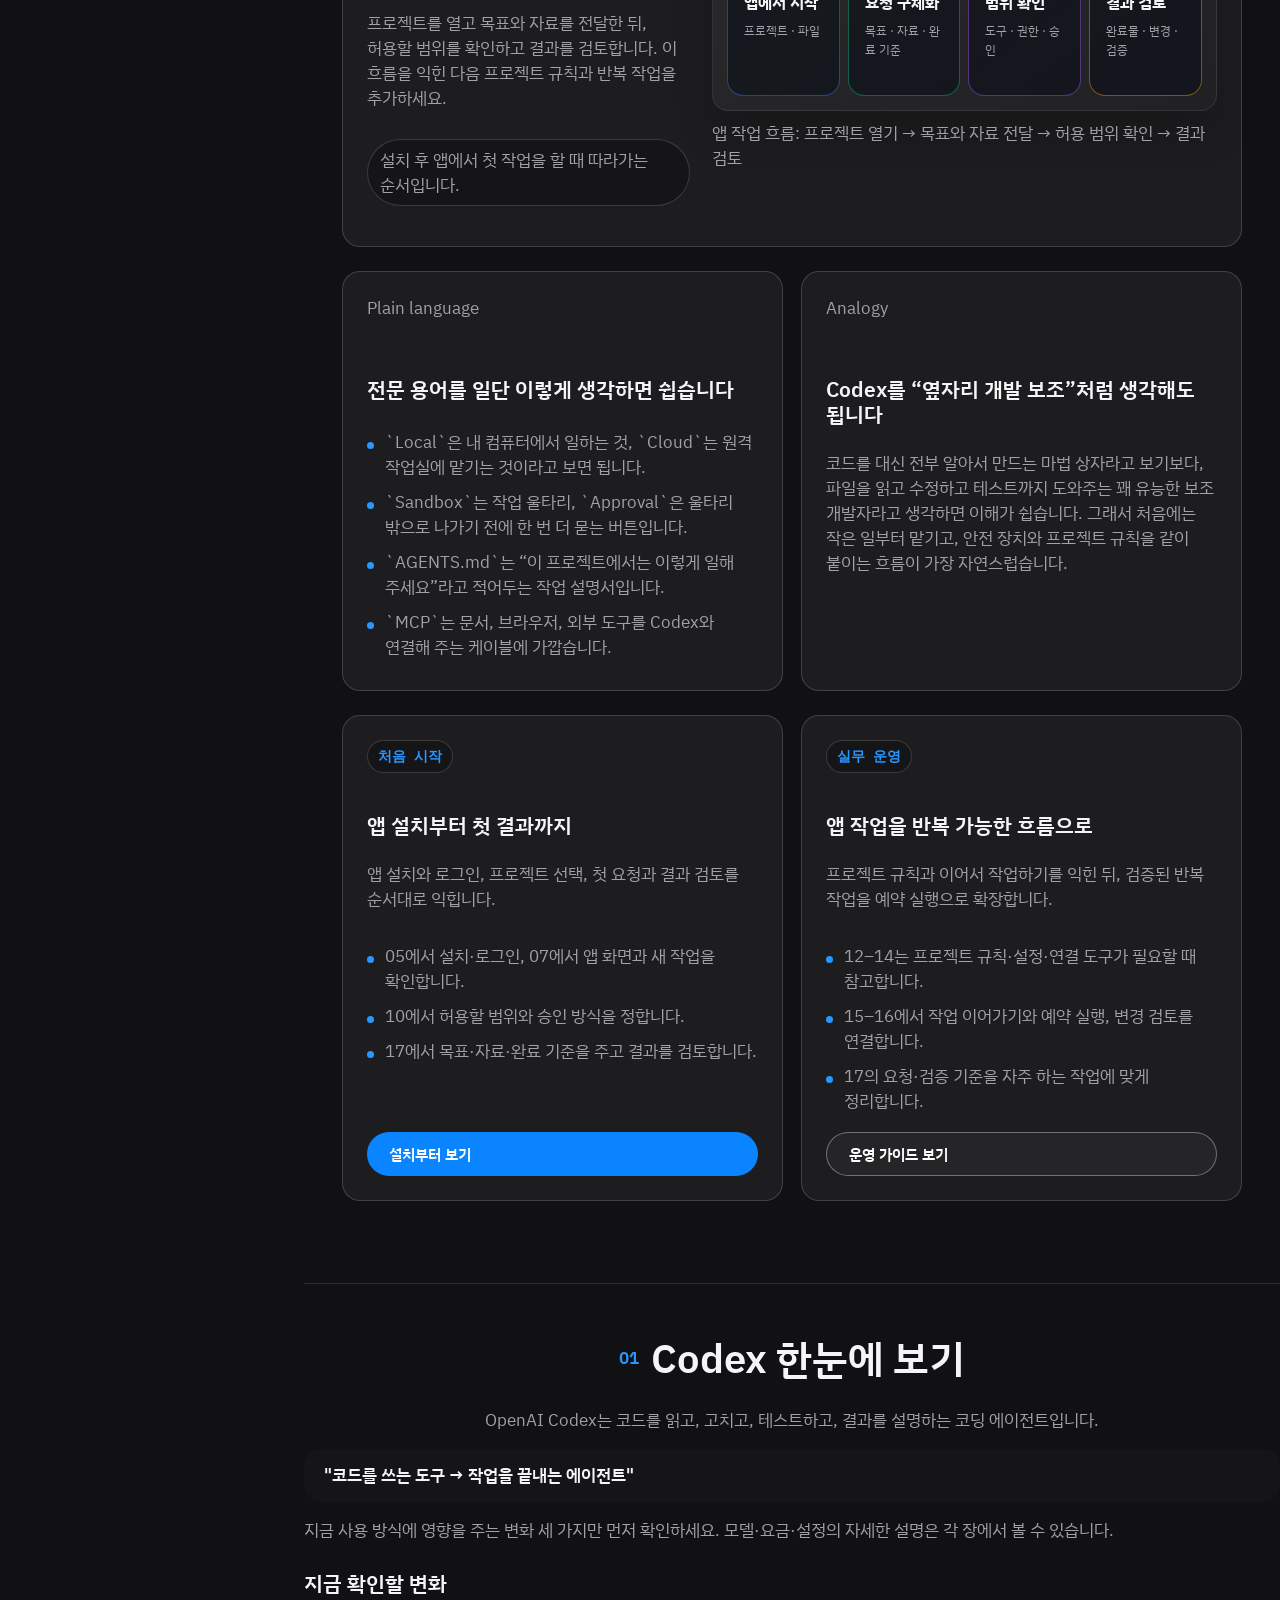
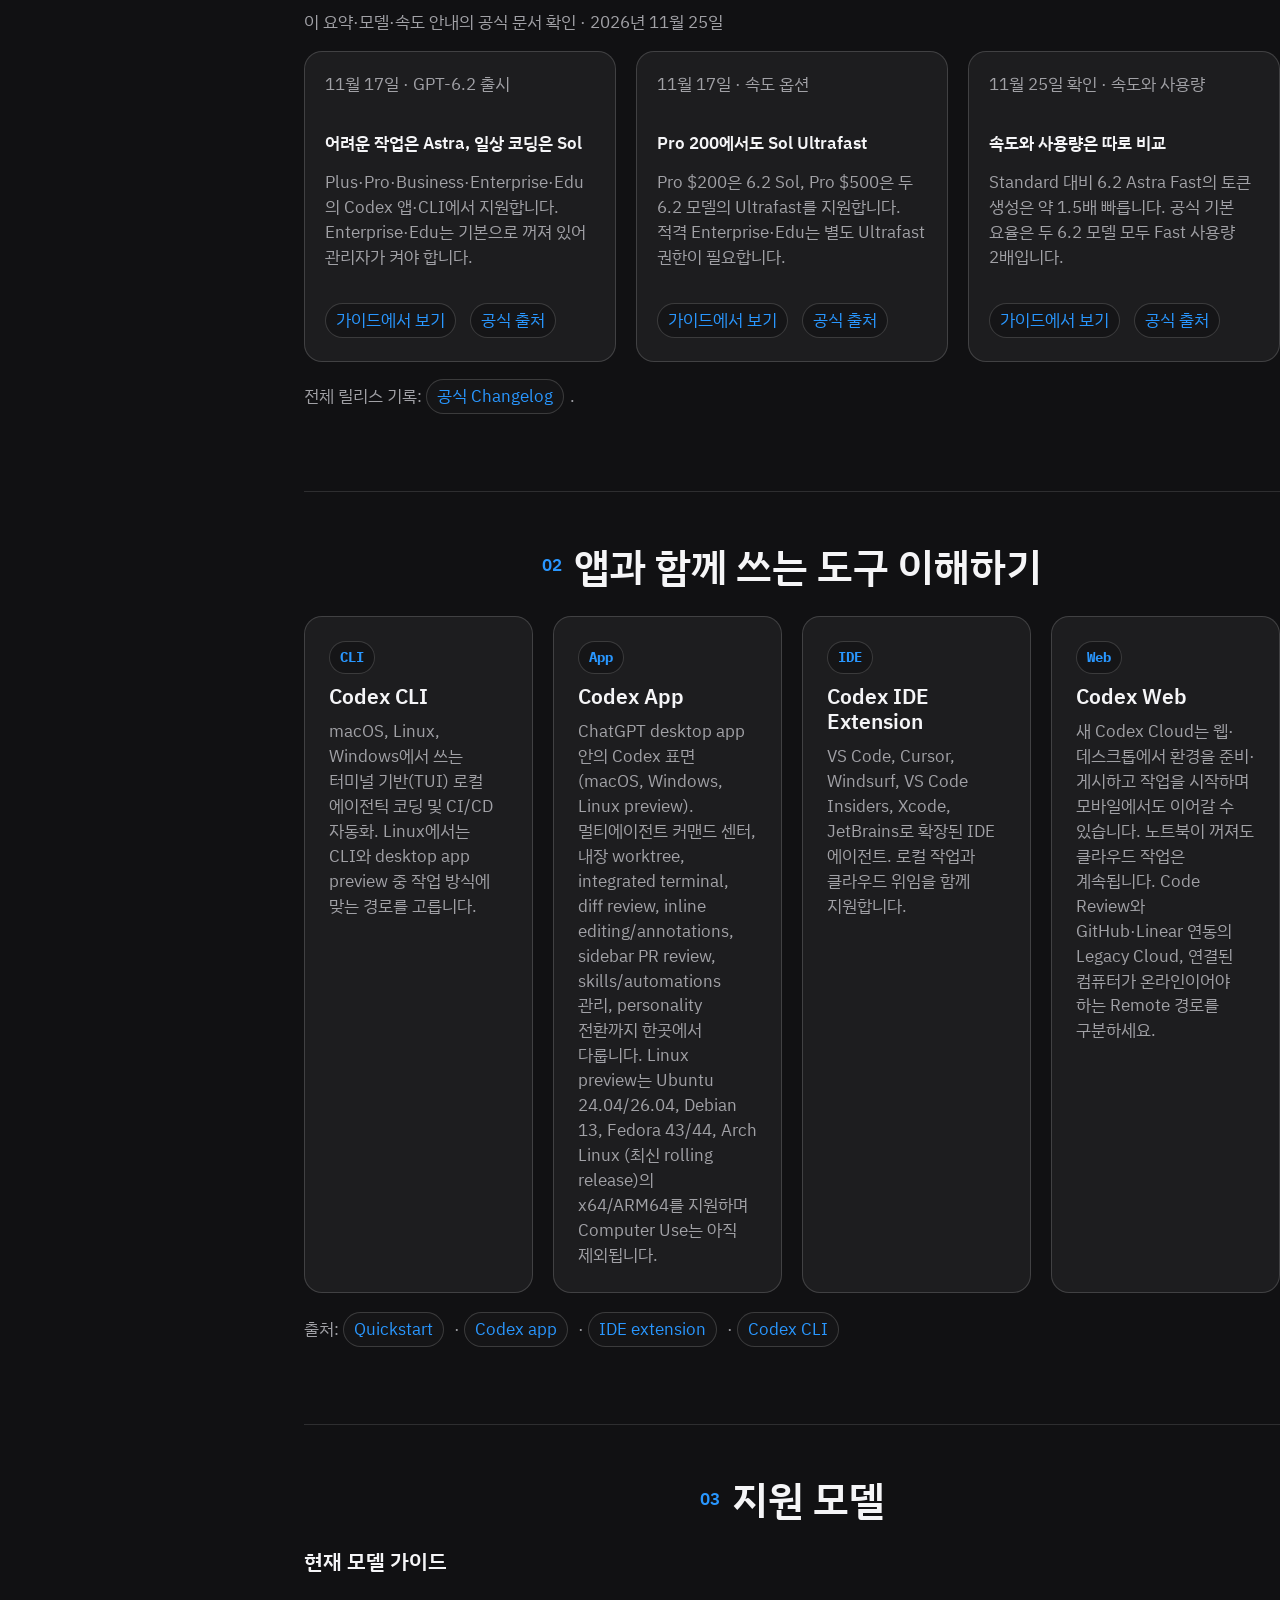
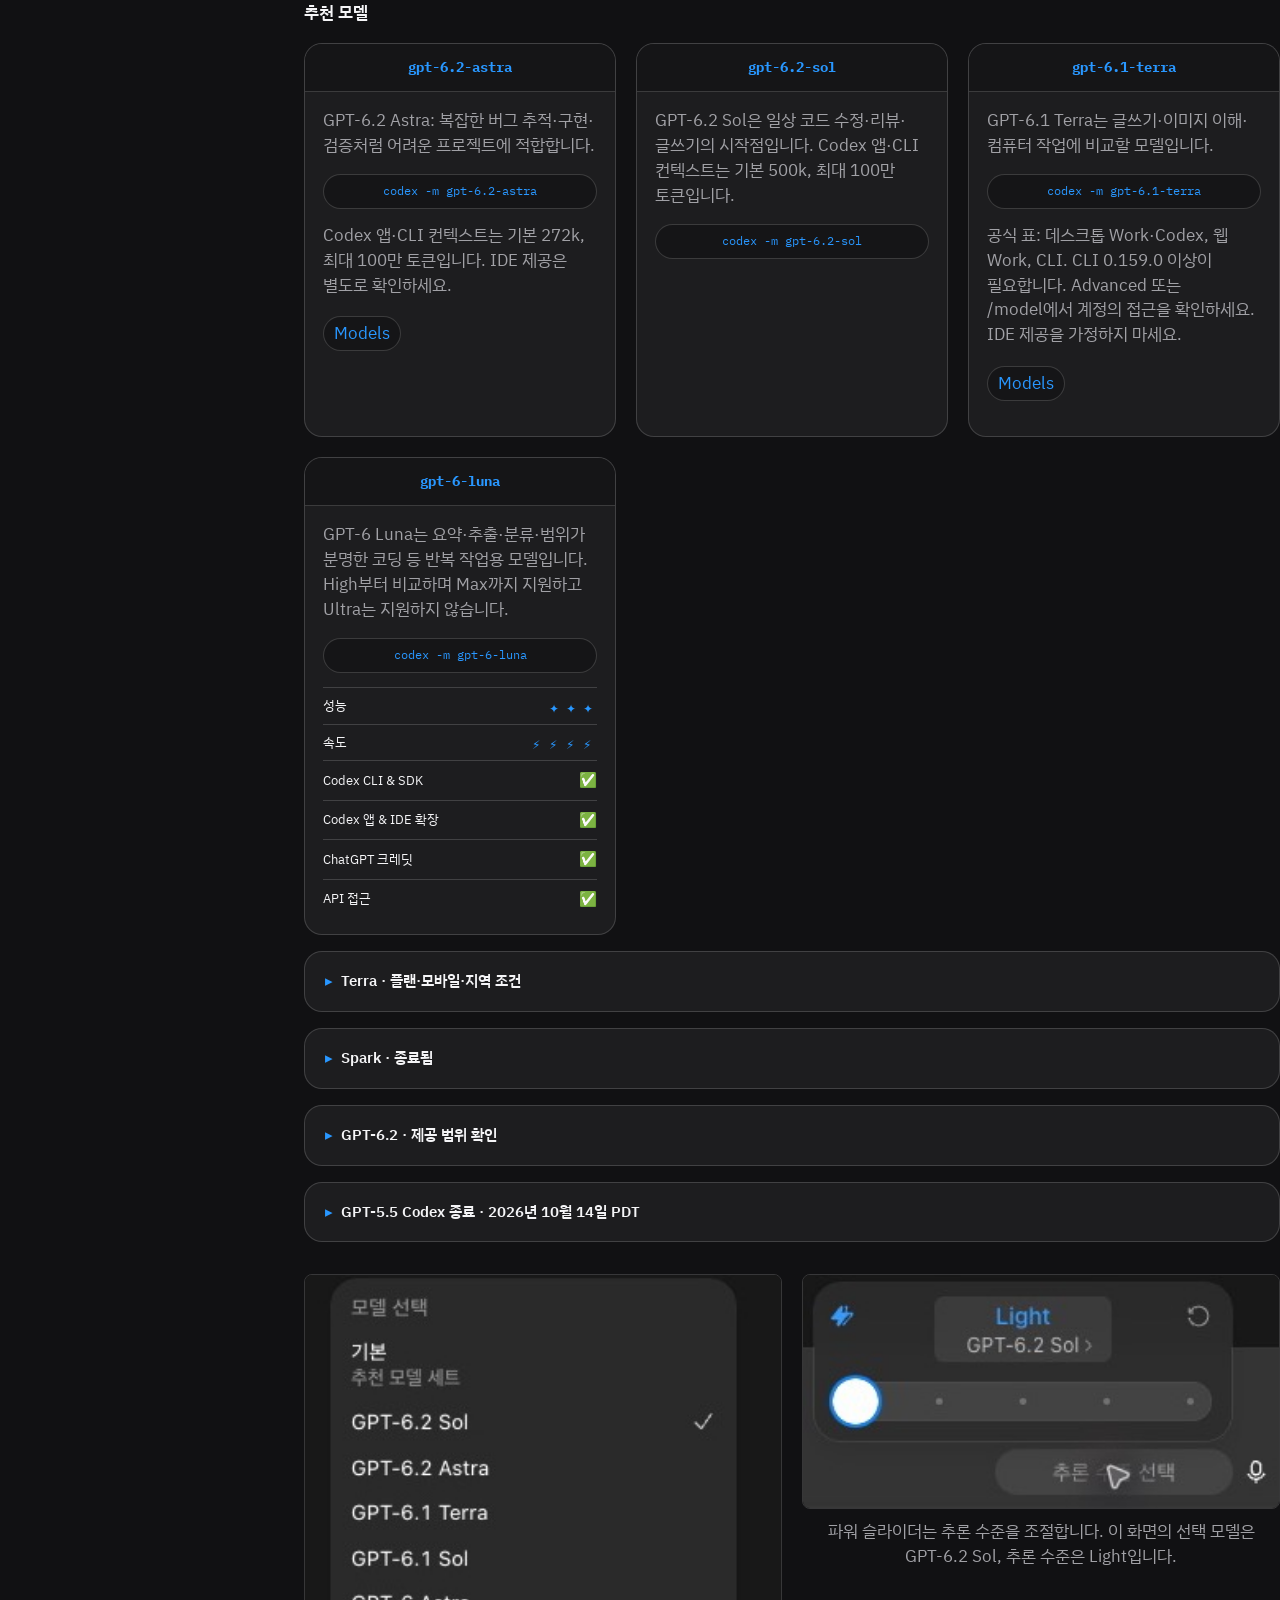
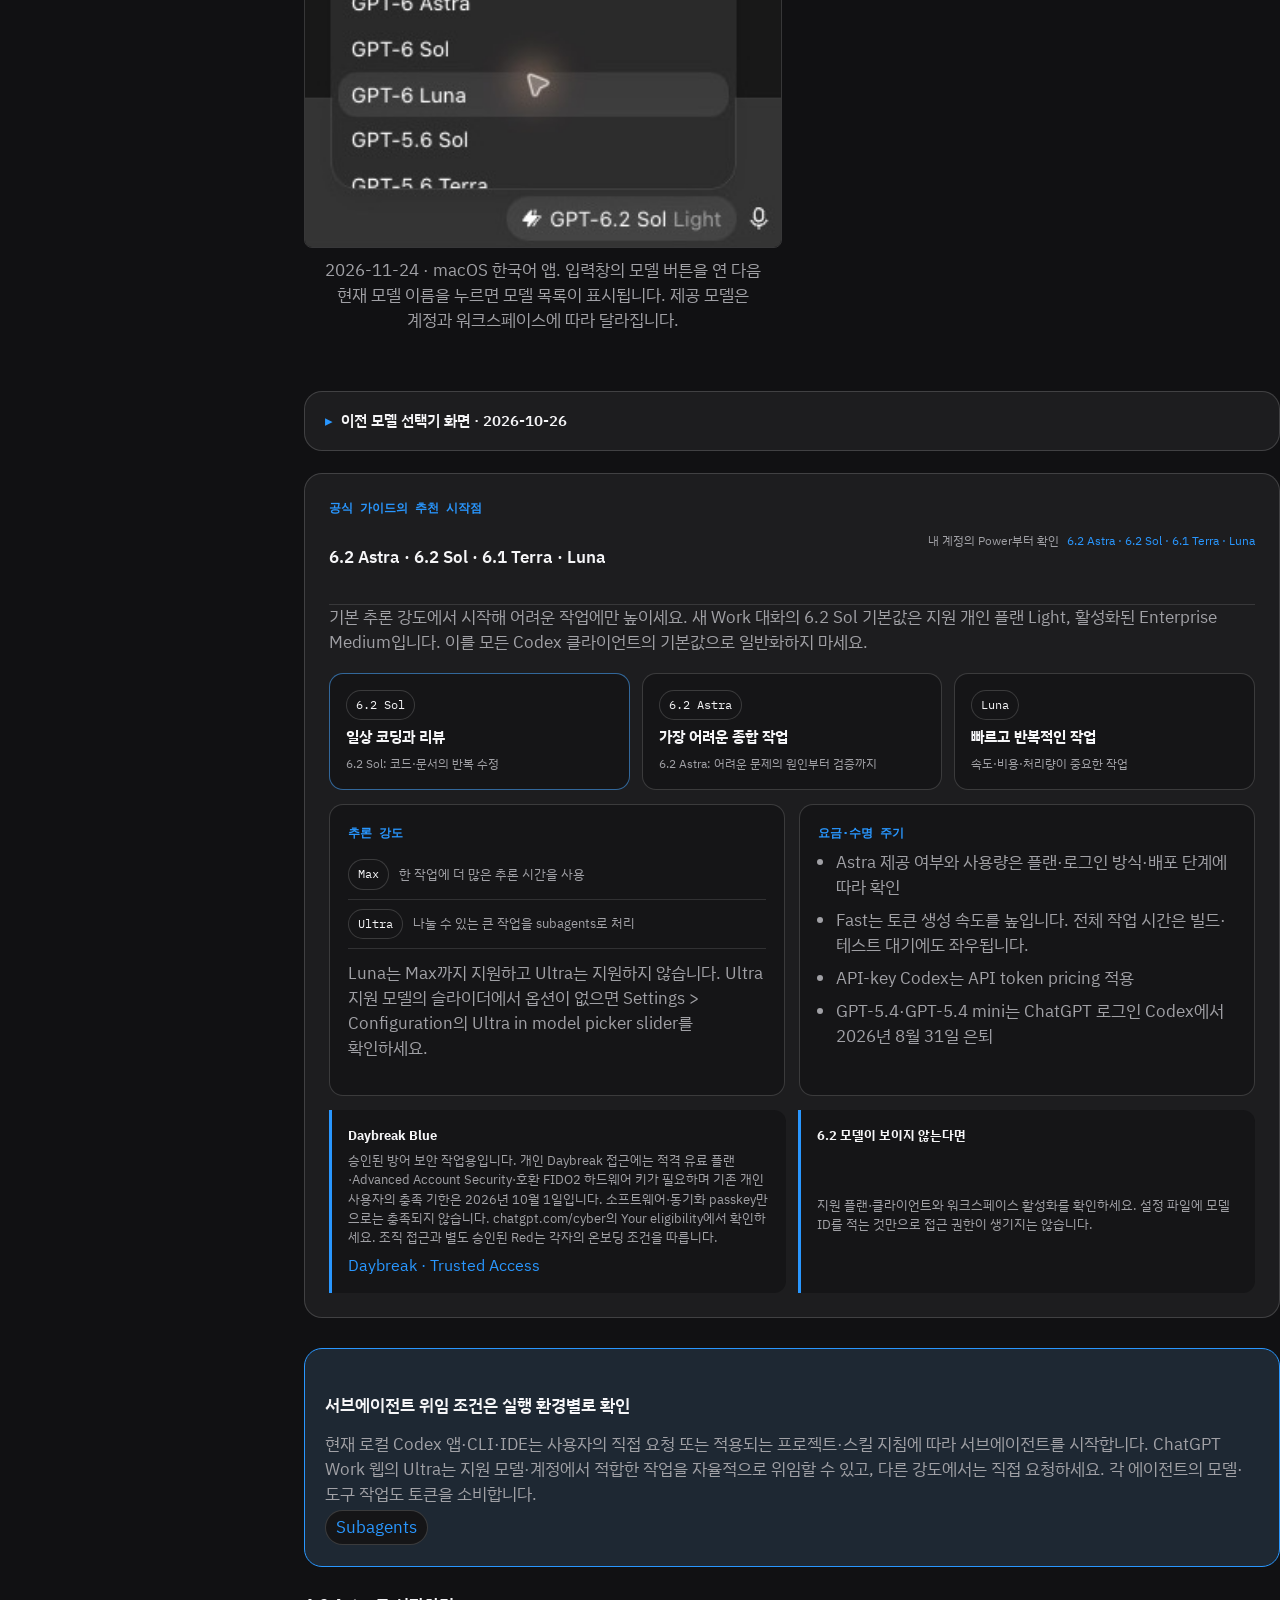
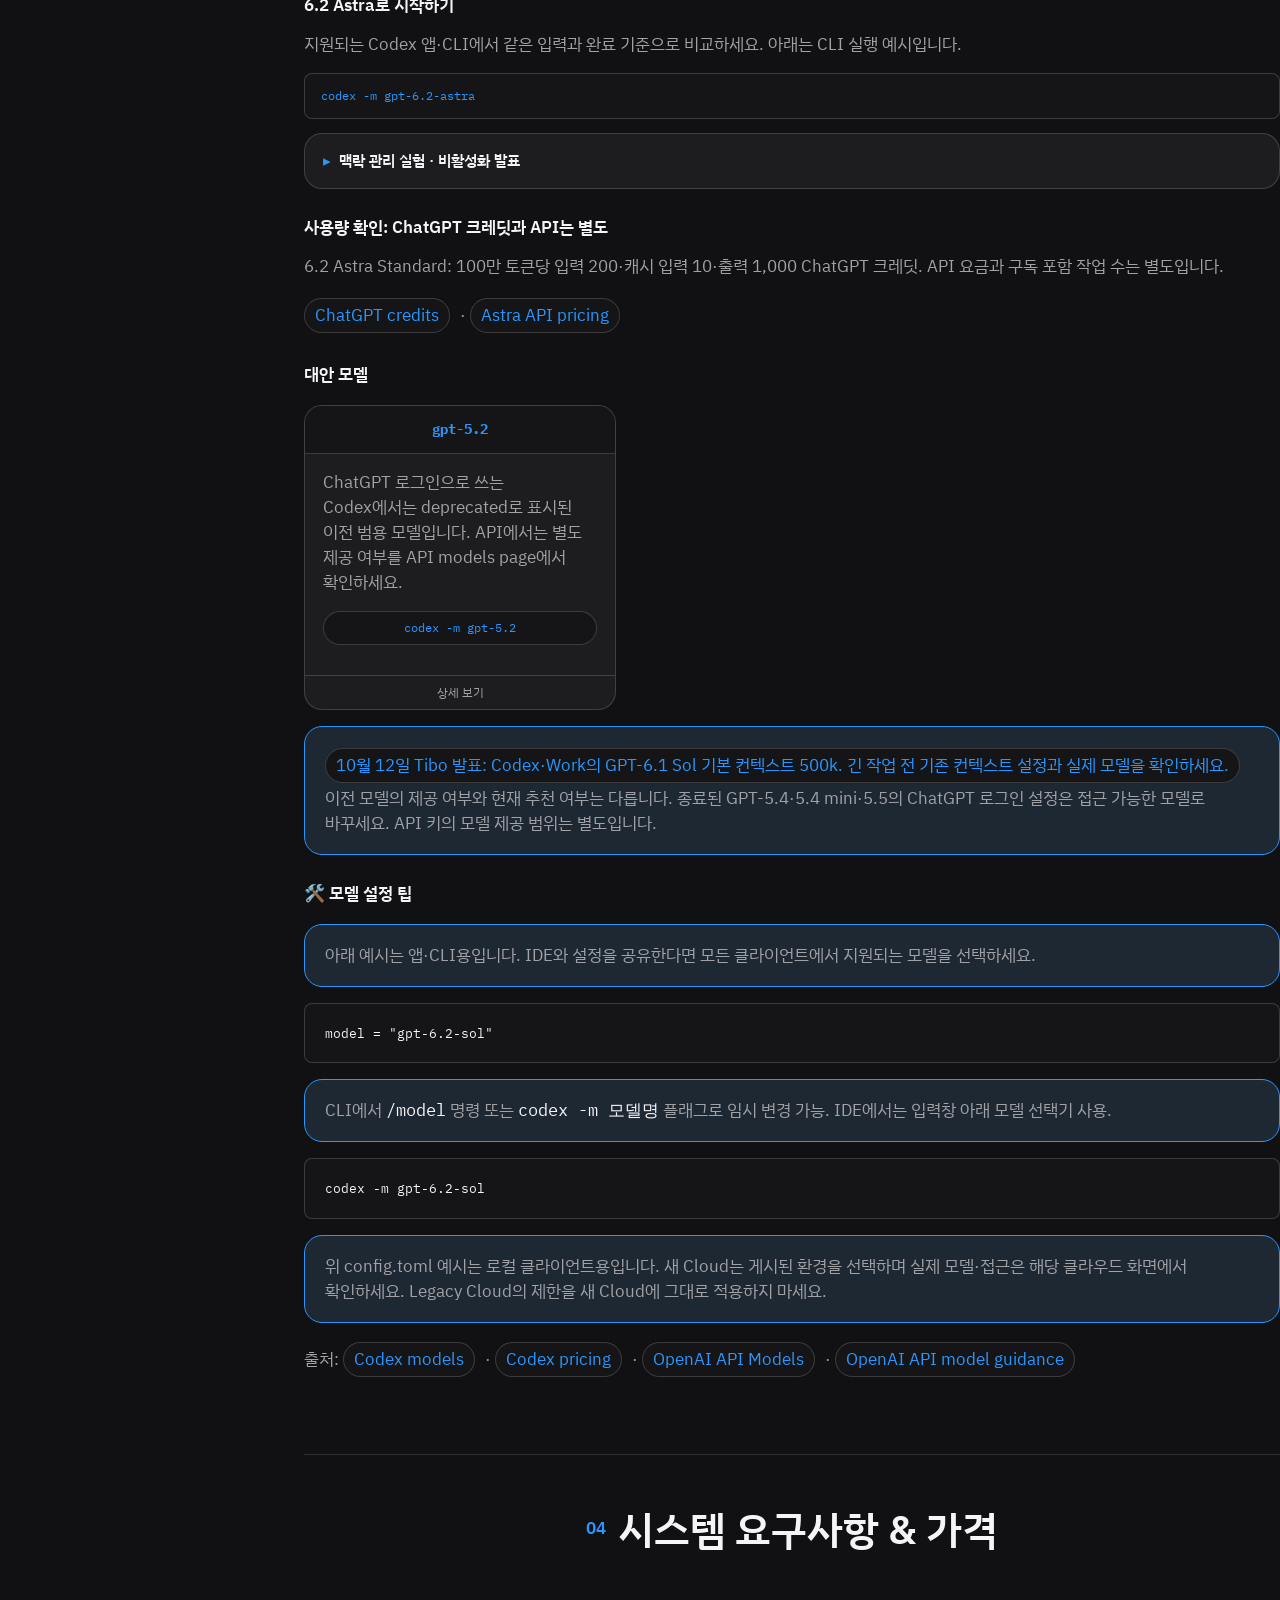
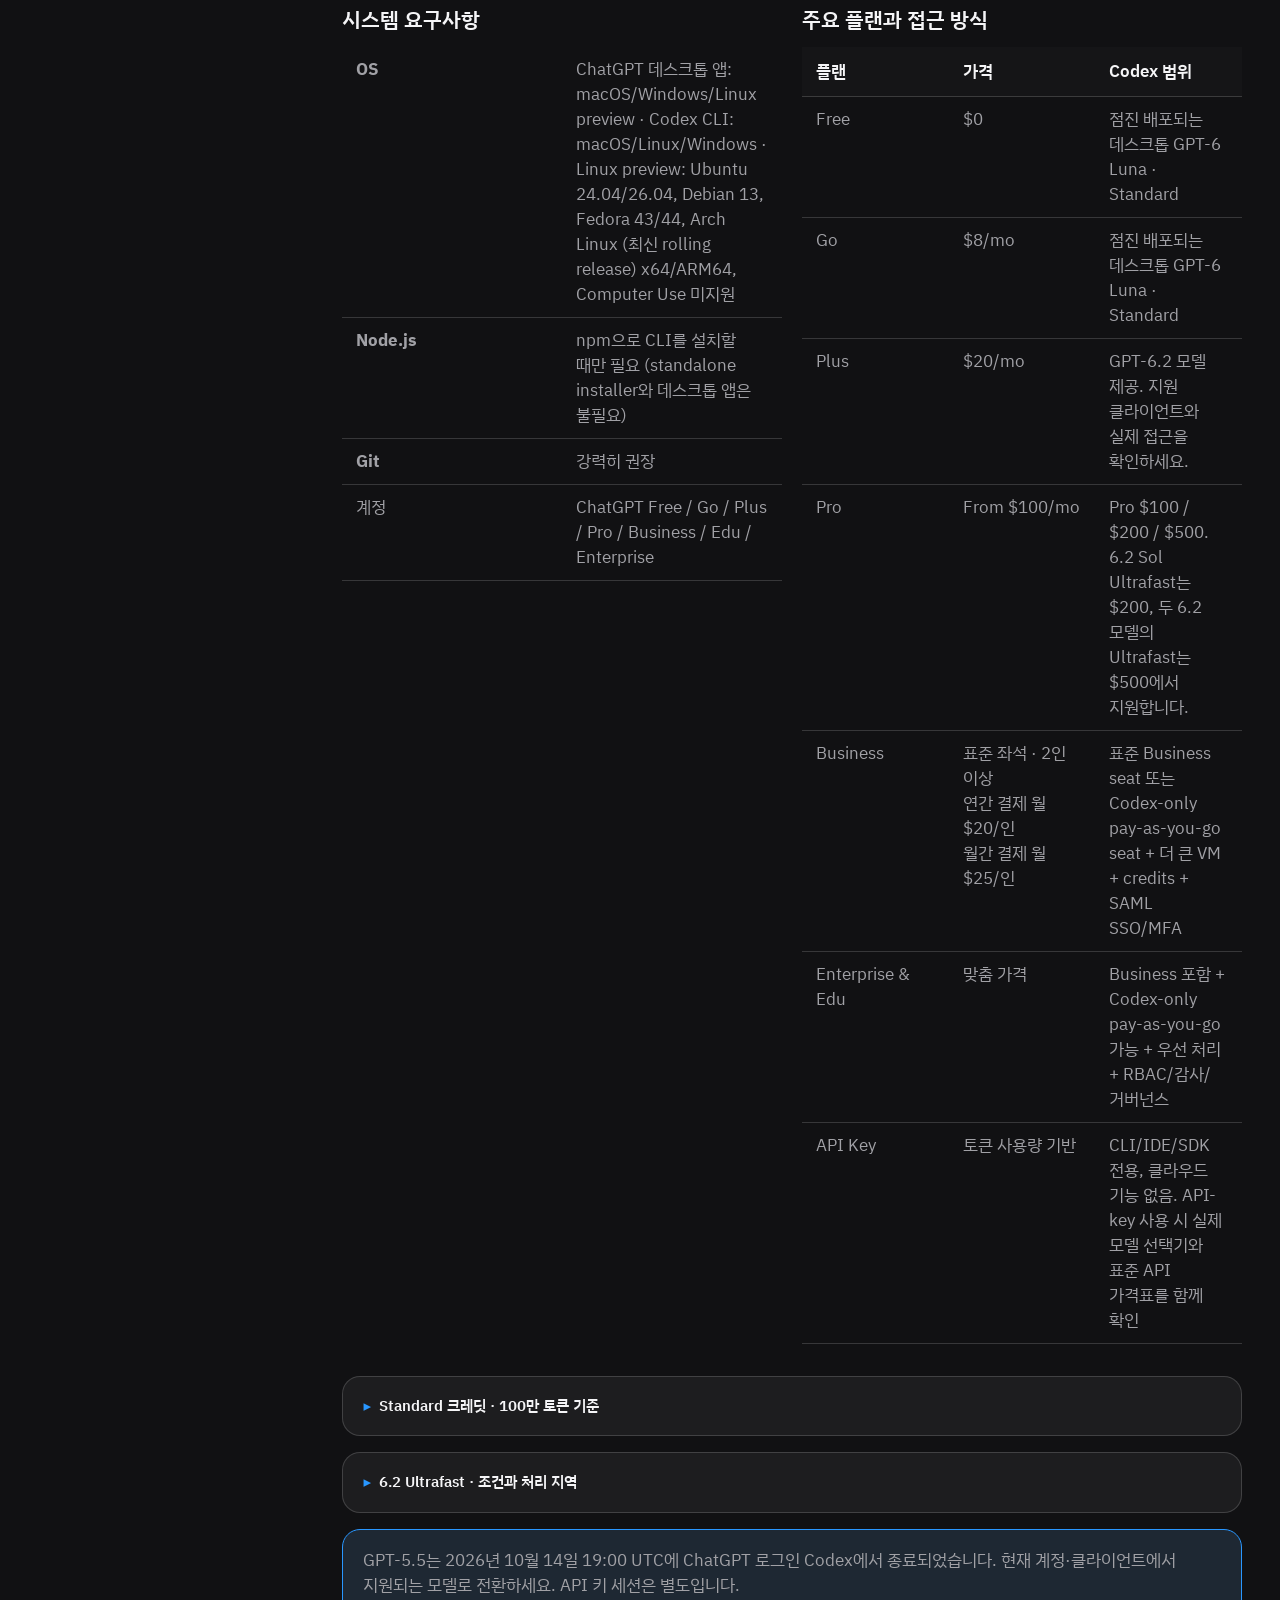
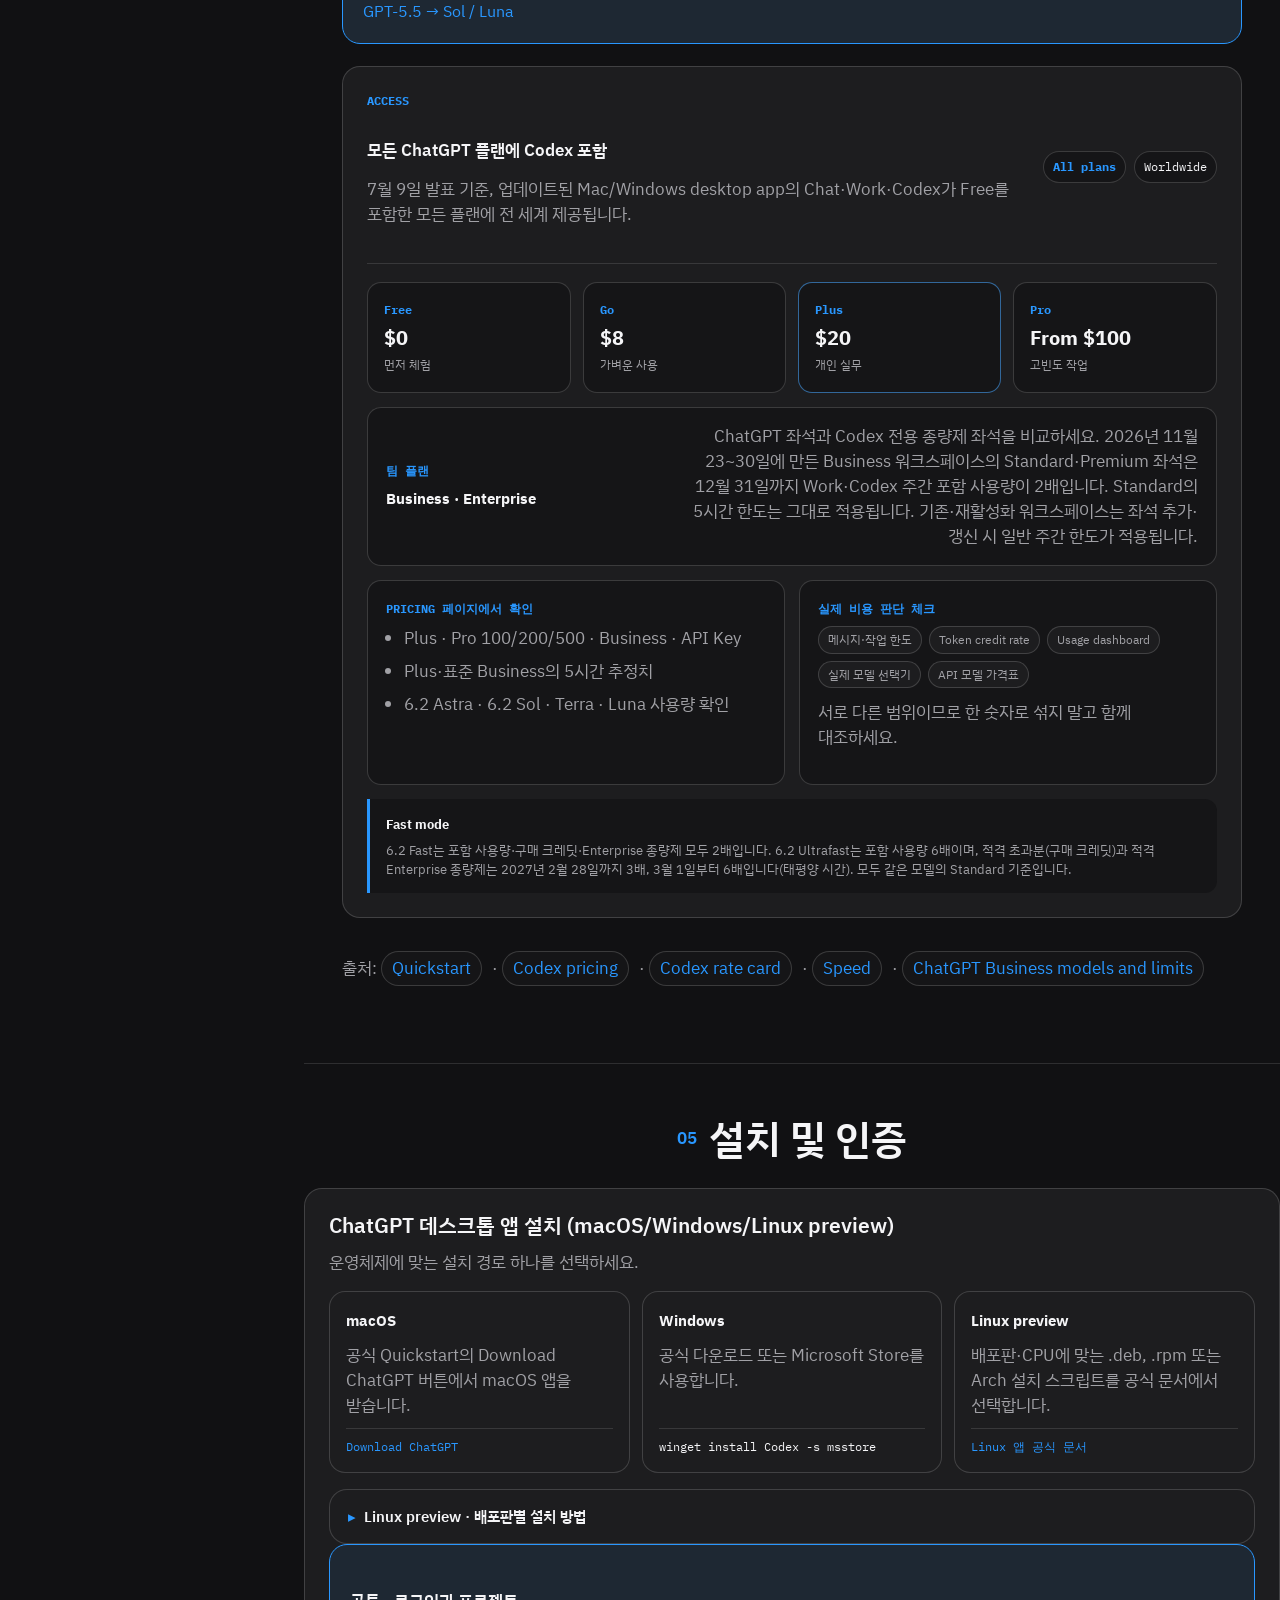
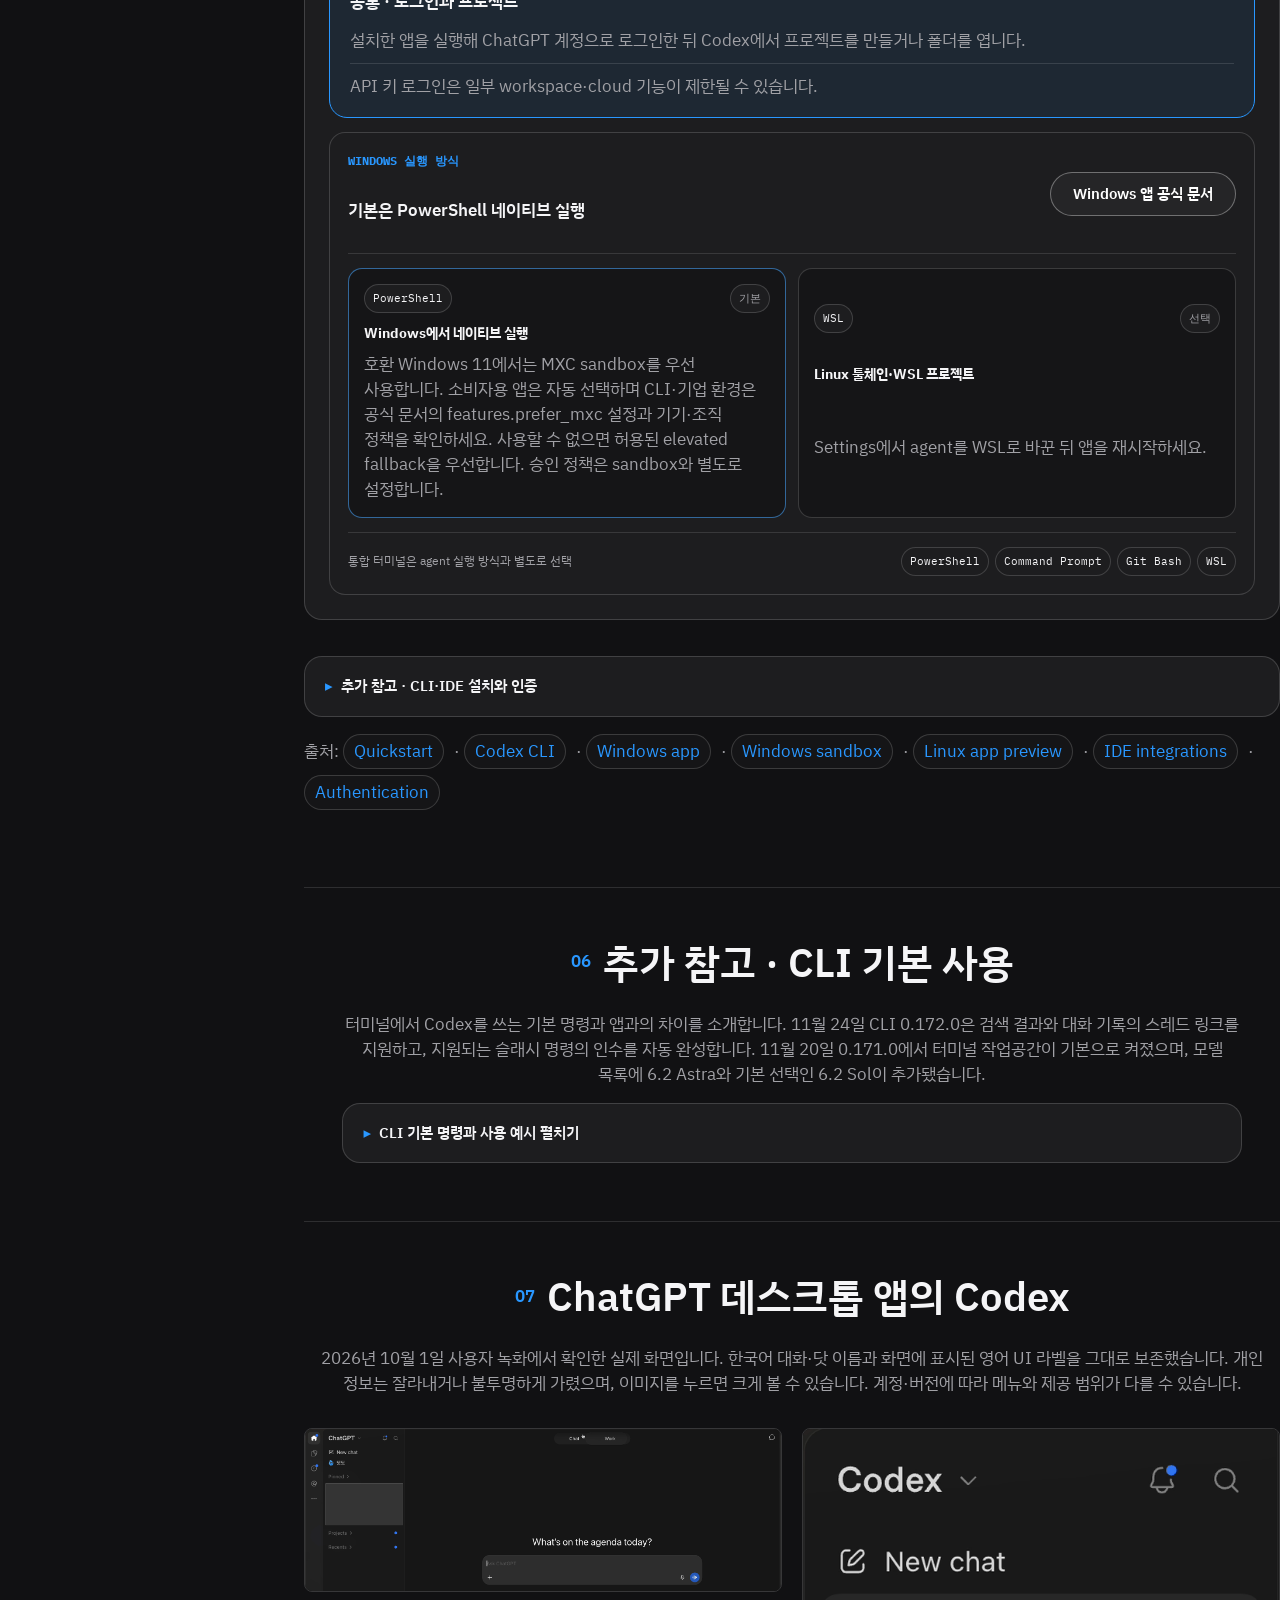
==== commit 9a52ff9a: "docs: clarify GPT-6.2 access and Business usage" ====
--- a/index.html
+++ b/index.html
@@ -20,7 +20,7 @@
     <link rel="stylesheet" href="style.css?v=20261124-recent-updates" />
 </head>
 
-<body data-page="home" data-updated="2026-11-24">
+<body data-page="home" data-updated="2026-11-25">
     <a class="skip-link" href="#toc" data-i18n="skip_to_content">본문으로 바로가기</a>
     <script src="ebook-banner.js?v=20261016-ebook-banner"></script>
     <!-- Language Toggle -->
@@ -349,7 +349,7 @@
                 <blockquote data-i18n="s1_philosophy">"코드를 쓰는 도구 → 작업을 끝내는 에이전트"</blockquote>
                 <p data-i18n="s1_desc">지금 사용 방식에 영향을 주는 변화 세 가지만 먼저 확인하세요. 모델·요금·설정의 자세한 설명은 각 장에서 볼 수 있습니다.</p>
                 <h3 data-i18n="s1_timeline_title">지금 확인할 변화</h3>
-                <p class="command-refs" data-i18n="s1_checked">이 요약·모델·속도 안내의 공식 문서 확인 · 2026년 11월 23일</p>
+                <p class="command-refs" data-i18n="s1_checked">이 요약·모델·속도 안내의 공식 문서 확인 · 2026년 11월 25일</p>
                 <!-- Keep at most three current, actionable highlights. Replace rather than append;
                      verify official sources and the checked date. Link to the official Changelog for history. -->
                 <div class="tip-grid current-updates" id="current-updates">
@@ -366,9 +366,9 @@
                         <p class="command-refs"><a href="#ultrafast29" data-i18n="s1_guide_link">가이드에서 보기</a> <a href="https://learn.chatgpt.com/docs/whats-new/gpt-62-astra-sol" target="_blank" rel="noopener noreferrer" data-i18n="s1_official_link">공식 출처</a></p>
                     </article>
                     <article class="tip-card">
-                        <p class="update-date" data-i18n="s1_security_date">11월 23일 확인 · 속도와 사용량</p>
+                        <p class="update-date" data-i18n="s1_security_date">11월 25일 확인 · 속도와 사용량</p>
                         <h4 data-i18n="s1_security_title">속도와 사용량은 따로 비교</h4>
-                        <p data-i18n="s1_security_desc">Standard 대비 6.2 Astra Fast의 토큰 생성은 약 1.5배 빠릅니다. 두 6.2 모델의 Fast 사용량은 2배입니다.</p>
+                        <p data-i18n="s1_security_desc">Standard 대비 6.2 Astra Fast의 토큰 생성은 약 1.5배 빠릅니다. 공식 기본 요율은 두 6.2 모델 모두 Fast 사용량 2배입니다.</p>
                         <p class="command-refs"><a href="#s4" data-i18n="s1_guide_link">가이드에서 보기</a> <a href="https://learn.chatgpt.com/docs/agent-configuration/speed#fast-mode" target="_blank" rel="noopener noreferrer" data-i18n="s1_official_link">공식 출처</a></p>
                     </article>
                 </div>
@@ -460,7 +460,7 @@
                             <p class="model-desc" style="word-break: keep-all; overflow-wrap: anywhere" data-i18n="m3_f">2026년 2월 12일 공개된 텍스트 전용 research preview. 9월 14일 종료되어 현재 선택할 수 없습니다.</p>
                         </div>
                     </details>
-<details class="guide-details" id="sol6-rollout"><summary data-i18n="sol6_t">GPT-6.2 · 제공 범위 확인</summary><div class="guide-details-body"><p style="word-break: keep-all; overflow-wrap: anywhere" data-i18n="sol6_d">Plus·Pro·Business·Enterprise·Edu 대상입니다. Enterprise·Edu는 관리자가 모델을 활성화해야 합니다. Codex 앱·CLI와 웹·모바일·데스크톱 Work 지원이며, 일반 Chat이나 IDE의 동일 제공을 가정하지 마세요.</p><p style="word-break: keep-all; overflow-wrap: anywhere" data-i18n="sol6_steps">기존 6 Astra·6.1 Sol은 이전 선택지이지 이번 발표로 종료된 모델이 아닙니다. 새 작업은 6.2와 같은 입력·완료 기준으로 비교하세요.</p><p class="command-refs"><a href="https://learn.chatgpt.com/docs/models" target="_blank" rel="noopener noreferrer">Models</a> <a href="https://learn.chatgpt.com/docs/pricing#token-rates" target="_blank" rel="noopener noreferrer">Pricing</a> <a href="https://learn.chatgpt.com/docs/whats-new/gpt-62-astra-sol" target="_blank" rel="noopener noreferrer">OpenAI · 2026-11-17</a></p></div></details>
+<details class="guide-details" id="sol6-rollout"><summary data-i18n="sol6_t">GPT-6.2 · 제공 범위 확인</summary><div class="guide-details-body"><p style="word-break: keep-all; overflow-wrap: anywhere" data-i18n="sol6_d">Plus·Pro·Business·Enterprise·Edu의 Codex 앱·CLI와 웹·모바일·데스크톱 Work에서 지원합니다. Enterprise·Edu는 관리자가 활성화해야 합니다. Codex CLI는 0.166.0 이상이 필요하며 IDE 제공은 별도로 확인하세요. 11월 23일부터 Chat에는 대화용 6.2 Sol 변형이 Plus·Pro·Business·Enterprise에 순차 배포 중입니다. Enterprise의 Chat 제공은 관리자 설정에 따릅니다.</p><p style="word-break: keep-all; overflow-wrap: anywhere" data-i18n="sol6_steps">기존 6 Astra·6.1 Sol은 이전 선택지이지 이번 발표로 종료된 모델이 아닙니다. 새 작업은 6.2와 같은 입력·완료 기준으로 비교하세요.</p><p class="command-refs"><a href="https://learn.chatgpt.com/docs/models" target="_blank" rel="noopener noreferrer">Models</a> <a href="https://learn.chatgpt.com/docs/pricing#token-rates" target="_blank" rel="noopener noreferrer">Pricing</a> <a href="https://help.openai.com/en/articles/6825453-chatgpt-release-notes" target="_blank" rel="noopener noreferrer">ChatGPT release notes · 2026-11-23</a></p></div></details>
 <details class="guide-details" id="gpt55-retirement"><summary data-i18n="retire55_t">GPT-5.5 Codex 종료 · 2026년 10월 14일 PDT</summary><div class="guide-details-body"><p style="word-break: keep-all; overflow-wrap: anywhere" data-i18n="retire55_d">종료 시각은 한국 10월 15일 04:00입니다. OpenAI API와 API 키 Codex는 이 종료 대상이 아닙니다. 현재 모델은 위 추천 목록과 지원 플랜·클라이언트를 확인하세요.</p><p style="word-break: keep-all; overflow-wrap: anywhere" data-i18n="retire55_steps">워크스페이스 기본값, 저장된 모델 설정, 관리 설정, custom agent, 예약 작업, 모델을 지정하는 스크립트·명령의 gpt-5.5를 점검하세요. 해당 사용자와 클라이언트에서 대체 모델을 선택할 수 있는지 확인한 뒤 같은 입력과 완료 기준으로 시험하세요. 설정 변경만으로 모델 접근 권한이 생기지는 않습니다.</p><p class="command-refs"><a href="https://learn.chatgpt.com/docs/models#gpt-55-retirement" target="_blank" rel="noopener noreferrer">Models · GPT-5.5</a> <a href="https://learn.chatgpt.com/docs/enterprise/workspace-model-availability#prepare-for-the-gpt-55-retirement" target="_blank" rel="noopener noreferrer">Workspace model availability</a></p></div></details>
                 <div class="app-ui-detail-grid screenshot-evidence-grid">
                     <figure class="screenshot screenshot-evidence"><a href="images/2026-11-24/01-model-list-ko.png" target="_blank" rel="noopener noreferrer"><img src="images/2026-11-24/01-model-list-ko.png" width="300" height="360" data-i18n-alt="model_current_alt" alt="한국어 모델 선택 목록에 표시된 GPT-6.2 Sol과 GPT-6.2 Astra" loading="lazy" /></a><figcaption data-i18n="model_current_caption">2026-11-24 · macOS 한국어 앱. 입력창의 모델 버튼을 연 다음 현재 모델 이름을 누르면 모델 목록이 표시됩니다. 제공 모델은 계정과 워크스페이스에 따라 달라집니다.</figcaption></figure>
@@ -730,7 +730,7 @@
                             <span class="model-guidance-label" data-i18n="s4_guide_team">팀 플랜</span>
                             <strong>Business · Enterprise</strong>
                         </div>
-                        <p data-i18n="s4_guide_team_desc">일반 좌석과 함께 Codex-only pay-as-you-go seat 경로를 확인하세요.</p>
+                        <p data-i18n="s4_guide_team_desc">ChatGPT 좌석과 Codex 전용 종량제 좌석을 비교하세요. 2026년 11월 23~30일에 만든 Business 워크스페이스의 Standard·Premium 좌석은 12월 31일까지 Work·Codex 주간 포함 사용량이 2배입니다. Standard의 5시간 한도는 그대로 적용됩니다. 기존·재활성화 워크스페이스는 좌석 추가·갱신 시 일반 주간 한도가 적용됩니다.</p>
                     </div>
 
                     <div class="model-guidance-grid">
@@ -762,7 +762,7 @@
                     </div>
                 </div>
 
-                <p class="command-refs" data-i18n-html="s4_refs">출처: <a href="https://developers.openai.com/codex/quickstart/" target="_blank">Quickstart</a> · <a href="https://developers.openai.com/codex/pricing/" target="_blank">Codex pricing</a> · <a href="https://help.openai.com/en/articles/20001106-codex-rate-card" target="_blank">Codex rate card</a> · <a href="https://developers.openai.com/codex/speed" target="_blank">Speed</a> · <a href="https://openai.com/index/codex-flexible-pricing-for-teams/" target="_blank">Pay-as-you-go pricing for teams</a></p>
+                <p class="command-refs" data-i18n-html="s4_refs">출처: <a href="https://developers.openai.com/codex/quickstart/" target="_blank">Quickstart</a> · <a href="https://developers.openai.com/codex/pricing/" target="_blank">Codex pricing</a> · <a href="https://help.openai.com/en/articles/20001106-codex-rate-card" target="_blank">Codex rate card</a> · <a href="https://developers.openai.com/codex/speed" target="_blank">Speed</a> · <a href="https://help.openai.com/en/articles/12003714-chatgpt-business-models-and-limits" target="_blank">ChatGPT Business models and limits</a></p>
             </section>
 
             <!-- Section 4 -->
@@ -2377,7 +2377,7 @@
 <article id="computer-retry" class="field-tip-card" style="scroll-margin-top: 140px; word-break: keep-all; overflow-wrap: anywhere"><span class="field-tip-person">VB Srivastav · 2026-09-21 KST</span><h3 data-i18n="computer_retry_t">Computer Use가 막히면 다른 접근 요청</h3><p style="word-break: keep-all; overflow-wrap: anywhere" data-i18n="computer_retry_d">VB는 Computer Use가 막힐 때 다른 접근을 요청하는 방식을 공유했습니다. 편집 예시: “현재 창과 실패한 단계를 다시 확인하고, 같은 목표를 다른 접근으로 진행해 주세요. 완료 후 실제 화면에서 결과를 확인해 주세요.” 개인 경험이며 성공률 보장은 아닙니다. 지원되는 macOS·Windows 환경에서 사용하고, 기존 앱 접근 권한과 승인 조건을 유지하세요.</p><p class="command-refs"><a href="https://x.com/reach_vb/status/2101799938547962072" target="_blank" rel="noopener noreferrer">VB</a> <a href="https://learn.chatgpt.com/docs/computer-use" target="_blank" rel="noopener noreferrer">Computer Use</a></p></article>
 <article id="plugin-accounts" class="field-tip-card" style="scroll-margin-top: 140px; word-break: keep-all; overflow-wrap: anywhere"><span class="field-tip-person">VB Srivastav · 2026-09-19 KST</span><h3 data-i18n="multi_account_t">플러그인 계정은 작업 요청에 명시</h3><p style="word-break: keep-all; overflow-wrap: anywhere" data-i18n="multi_account_d">VB는 ChatGPT 플러그인에 여러 계정을 연결하는 기능을 소개했습니다. 플러그인 설정에서 추가 계정을 연결한 뒤 사용할 계정을 요청에 적으세요. 편집 예시: “회사 Gmail 계정의 오늘 받은 메일만 요약하고, 사용한 계정을 결과에 표시해 주세요.” 공식 문서상 모델은 요청에 따라 연결된 계정을 선택하며, 각 호출은 해당 계정의 인증·권한으로 실행됩니다. 플러그인·계정의 실제 연결 옵션을 확인하세요. 이는 ChatGPT 로그인 계정 전환 기능을 뜻하지 않습니다.</p><p class="command-refs"><a href="https://x.com/reach_vb/status/2100989529465188597" target="_blank" rel="noopener noreferrer">VB</a> <a href="https://developers.openai.com/plugins/build/auth#support-multiple-accounts" target="_blank" rel="noopener noreferrer">OpenAI Docs</a></p></article>
 <article id="appshot-scope" class="field-tip-card" style="scroll-margin-top: 140px; word-break: keep-all; overflow-wrap: anywhere"><span class="field-tip-person">VB Srivastav · 2026-09-18 KST</span><h3 data-i18n="appshot_scope_t">Appshot은 맨 앞 창과 제공되는 텍스트를 함께 전달</h3><p style="word-break: keep-all; overflow-wrap: anywhere" data-i18n="appshot_scope_d">VB는 Windows Appshots를 소개하며 이미지 외에 앱이 제공하는 텍스트도 맥락으로 쓴다고 설명했습니다. 공유할 창을 맨 앞으로 가져오고 Windows는 양쪽 Alt, macOS는 양쪽 Command를 누른 뒤 필요한 작업을 적으세요. 공식 문서상 맨 앞 창만 캡처하지만 앱이 노출한 스크롤 밖 텍스트도 포함될 수 있습니다. Google Docs·Gmail·Sheets·Slides는 화면 이미지만 전달될 수 있으므로 전체 내용이 필요하면 연결된 plugin이나 원본 파일로 확인하세요.</p><p class="command-refs"><a href="https://x.com/reach_vb/status/2100729426077999245" target="_blank" rel="noopener noreferrer">VB</a> <a href="https://learn.chatgpt.com/docs/appshots" target="_blank" rel="noopener noreferrer">Appshots</a></p></article>
-<article id="speed-prompt" class="field-tip-card" style="scroll-margin-top: 140px; word-break: keep-all; overflow-wrap: anywhere"><span class="field-tip-person">VB Srivastav · 2026-09-16 KST</span><h3 data-i18n="speed_prompt_t">빠르게 진행해 달라는 요청과 Fast 설정 구분</h3><p style="word-break: keep-all; overflow-wrap: anywhere" data-i18n="speed_prompt_d">VB는 Astra에 말로 빠른 진행을 요청한 경험을 공유하며 /fast를 뜻하는 것이 아니라고 설명했습니다. 편집 예시: “빠르게 진행해 주세요. 요청한 범위와 완료 기준을 지키고, 관련 검증이 통과하면 결과를 알려주세요.” 같은 작업에서 결과·소요 시간·사용량을 비교하세요. 개인 경험이며 속도·정확도·비용 절감 보장은 아닙니다. CLI의 /fast status로 실제 설정을 확인하세요. 현재 Fast는 구독 포함 한도 2.5배·구매 크레딧 2배를 사용하며 API 요금은 별도입니다.</p><p class="command-refs"><a href="https://x.com/reach_vb/status/2100076208239067377" target="_blank" rel="noopener noreferrer">VB</a> <a href="https://x.com/reach_vb/status/2100127257075265687" target="_blank" rel="noopener noreferrer">VB · /fast</a> <a href="https://learn.chatgpt.com/docs/agent-configuration/speed" target="_blank" rel="noopener noreferrer">Speed</a></p></article>
+<article id="speed-prompt" class="field-tip-card" style="scroll-margin-top: 140px; word-break: keep-all; overflow-wrap: anywhere"><span class="field-tip-person">VB Srivastav · 2026-09-16 KST</span><h3 data-i18n="speed_prompt_t">빠르게 진행해 달라는 요청과 Fast 설정 구분</h3><p style="word-break: keep-all; overflow-wrap: anywhere" data-i18n="speed_prompt_d">VB는 Astra에 말로 빠른 진행을 요청한 경험을 공유하며 /fast를 뜻하는 것이 아니라고 설명했습니다. 편집 예시: “빠르게 진행해 주세요. 요청한 범위와 완료 기준을 지키고, 관련 검증이 통과하면 결과를 알려주세요.” 같은 작업에서 결과·소요 시간·사용량을 비교하세요. 개인 경험이며 속도·정확도·비용 절감 보장은 아닙니다. CLI의 /fast status로 실제 설정을 확인하세요. 공식 기본 Fast 배율은 6.2 두 모델의 포함 사용량 2배, 6 Astra의 포함 사용량 2.5배입니다. 구매 크레딧과 Enterprise 종량제는 세 모델 모두 2배이며 API 요금은 별도입니다.</p><p class="command-refs"><a href="https://x.com/reach_vb/status/2100076208239067377" target="_blank" rel="noopener noreferrer">VB</a> <a href="https://x.com/reach_vb/status/2100127257075265687" target="_blank" rel="noopener noreferrer">VB · /fast</a> <a href="https://learn.chatgpt.com/docs/agent-configuration/speed" target="_blank" rel="noopener noreferrer">Speed</a></p></article>
 <article id="one-reviewer" class="field-tip-card" style="scroll-margin-top: 140px; word-break: keep-all; overflow-wrap: anywhere"><span class="field-tip-person">VB Srivastav · Eric Provencher · 2026-09-16 KST</span><h3 data-i18n="one_reviewer_t">직접 구성한 병렬 작업은 검토 한 명부터</h3><p style="word-break: keep-all; overflow-wrap: anywhere" data-i18n="one_reviewer_d">VB는 직접 만드는 프롬프트·워크플로에서 메인 에이전트가 구현하는 동안 서브에이전트 한 명에게 검토를 맡긴다고 설명했습니다. Eric은 에이전트끼리 재검토하면서 사용량이 늘 수 있다고 지적했습니다. 편집 예시: “검토 에이전트 한 명에게 범위가 정해진 변경을 읽고 근거가 있는 문제만 보고하게 하세요. 메인은 독립적인 작업을 계속하세요.” 개인 경험이며 보편적인 인원 제한이나 품질·절감 보장이 아닙니다. VB는 Ultra에는 기본 설정을 권했습니다.</p><p data-i18n="one_reviewer_results">Eric은 조율 단계를 늘리기 전에 사람이 결과를 쉽게 검토할 수 있게 만들라고 조언했습니다. 예를 들어 “변경 목록과 테스트 결과를 근거 링크와 함께 정리하고, 내가 결정할 항목을 표시해 주세요”라고 요청하세요.</p><p class="command-refs"><a href="https://x.com/reach_vb/status/2100000637291205055" target="_blank" rel="noopener noreferrer">VB</a> <a href="https://x.com/pvncher/status/2099995741036933505" target="_blank" rel="noopener noreferrer">Eric</a> <a href="https://x.com/reach_vb/status/2100010914757947557" target="_blank" rel="noopener noreferrer">VB · Ultra</a> <a href="https://x.com/pvncher/status/2119128264182562938" target="_blank" rel="noopener noreferrer">Eric · X</a></p></article>
 <a id="heartbeat-review" class="field-tip-card" style="scroll-margin-top: 140px; word-break: keep-all; overflow-wrap: anywhere" href="https://x.com/reach_vb/status/2099630906772222068" target="_blank" rel="noopener noreferrer"><span class="field-tip-person">VB Srivastav · 2026-09-15 KST</span><h3 data-i18n="heartbeat_t">긴 작업은 간격을 정해 진행 중 결과 검토</h3><p data-i18n="heartbeat_d">VB는 Astra가 Sol·Luna의 별도 작업을 조율하고 15분 간격의 heartbeat로 중간 결과를 검토하는 방식을 제안했습니다. 편집 예시: “15분마다 해당 작업의 결과와 완료 기준을 비교하고 필요할 때 방향을 수정하세요. 변화가 없으면 알리지 말고 완료되면 점검을 종료하세요.” 작업 간 메시지와 대화 내 예약 작업을 지원하는 환경에서 사용하세요. 로컬 작업은 컴퓨터와 앱이 켜져 있어야 하며, 주기적 검토도 사용량을 소비합니다.</p></a>
 <a class="field-tip-card" style="word-break: keep-all; overflow-wrap: anywhere" href="https://x.com/_lopopolo/status/2099339717976478086" target="_blank" rel="noopener noreferrer"><span class="field-tip-person">Ryan Lopopolo · 2026-09-14 KST</span><h3 data-i18n="simplify_t">프레임워크와 충돌하는 복잡도 찾기</h3><p data-i18n="simplify_d">Ryan은 프레임워크 관례와 충돌하는 구현, 불필요한 재구현, 폐기 예정 동작과 복잡도를 찾아 달라는 프롬프트를 공유했습니다. 편집 예시: “현재 공급망 보안 조건을 지키면서 단순화 후보와 근거를 제시하세요. 테스트는 보호하는 동작과 중복 여부를 확인한 뒤 변경안을 제안하세요.” 개인 검토 팁이며, 복잡해 보인다는 이유만으로 테스트를 삭제하지 마세요.</p></a>
@@ -2591,7 +2591,7 @@
                     <h2 data-i18n="changelog_title">최근 업데이트</h2>
                     <p class="overview-fact-date">
                         <span data-i18n="home_guide_updated_label">가이드 수정일</span>
-                        <span class="live-date" data-date-format="long">2026년 11월 24일</span>
+                        <span class="live-date" data-date-format="long">2026년 11월 25일</span>
                     </p>
                 </div>
                 <ul class="changelog-list changelog-recent" role="list">
@@ -2701,13 +2701,13 @@
                     href="https://github.com/swhan0329/codex-101" target="_blank">PR을 보내 주세요</a>.</p>
             <p class="footer-meta">
                 <span data-i18n="home_guide_updated_label">가이드 수정일</span>:
-                        <span class="live-date" data-date-format="long">2026년 11월 24일</span>
+                        <span class="live-date" data-date-format="long">2026년 11월 25일</span>
             </p>
             <p class="footer-meta">Made by <a href="https://github.com/swhan0329" target="_blank">@swhan0329</a></p>
         </div>
     </footer>
 
-    <script src="i18n.js?v=20261124-cli172-data"></script>
+    <script src="i18n.js?v=20261125-chat-business"></script>
     <script src="app.js?v=20261118-mobile-reading"></script>
 </body>
 
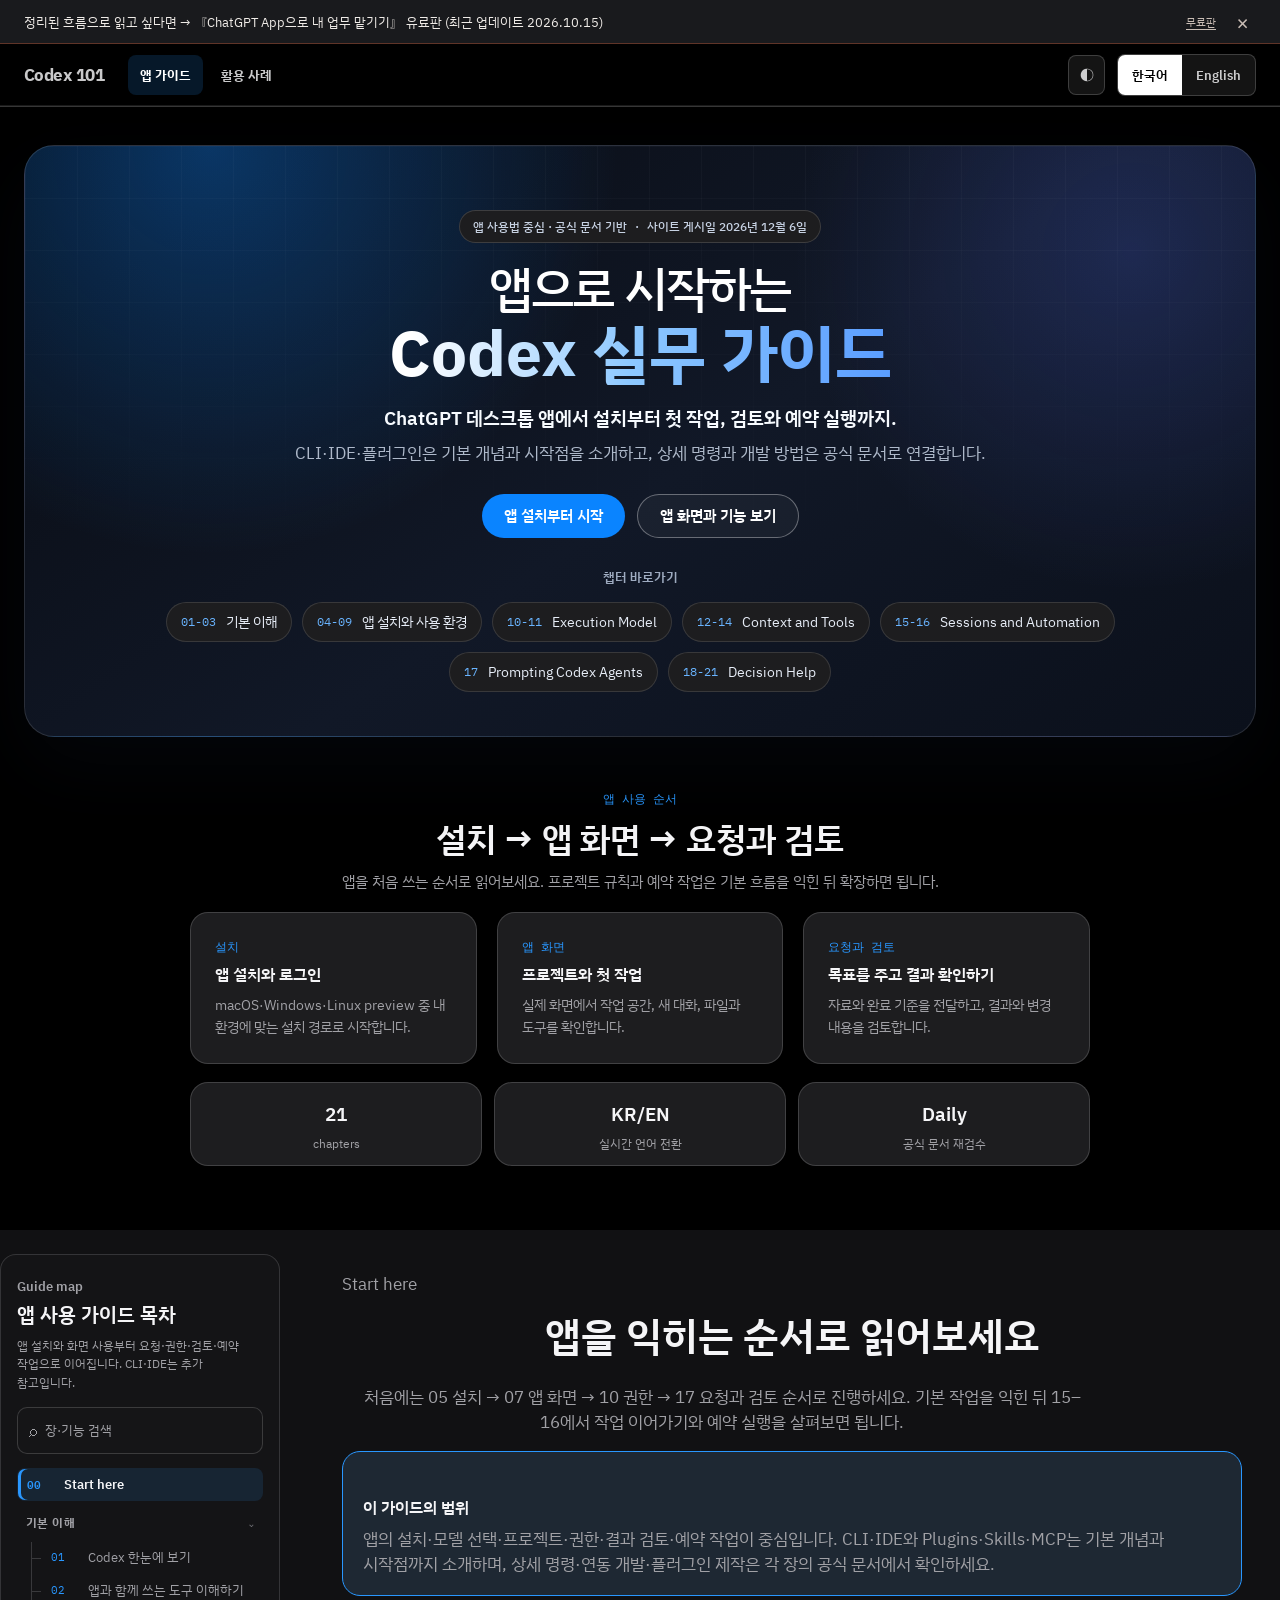
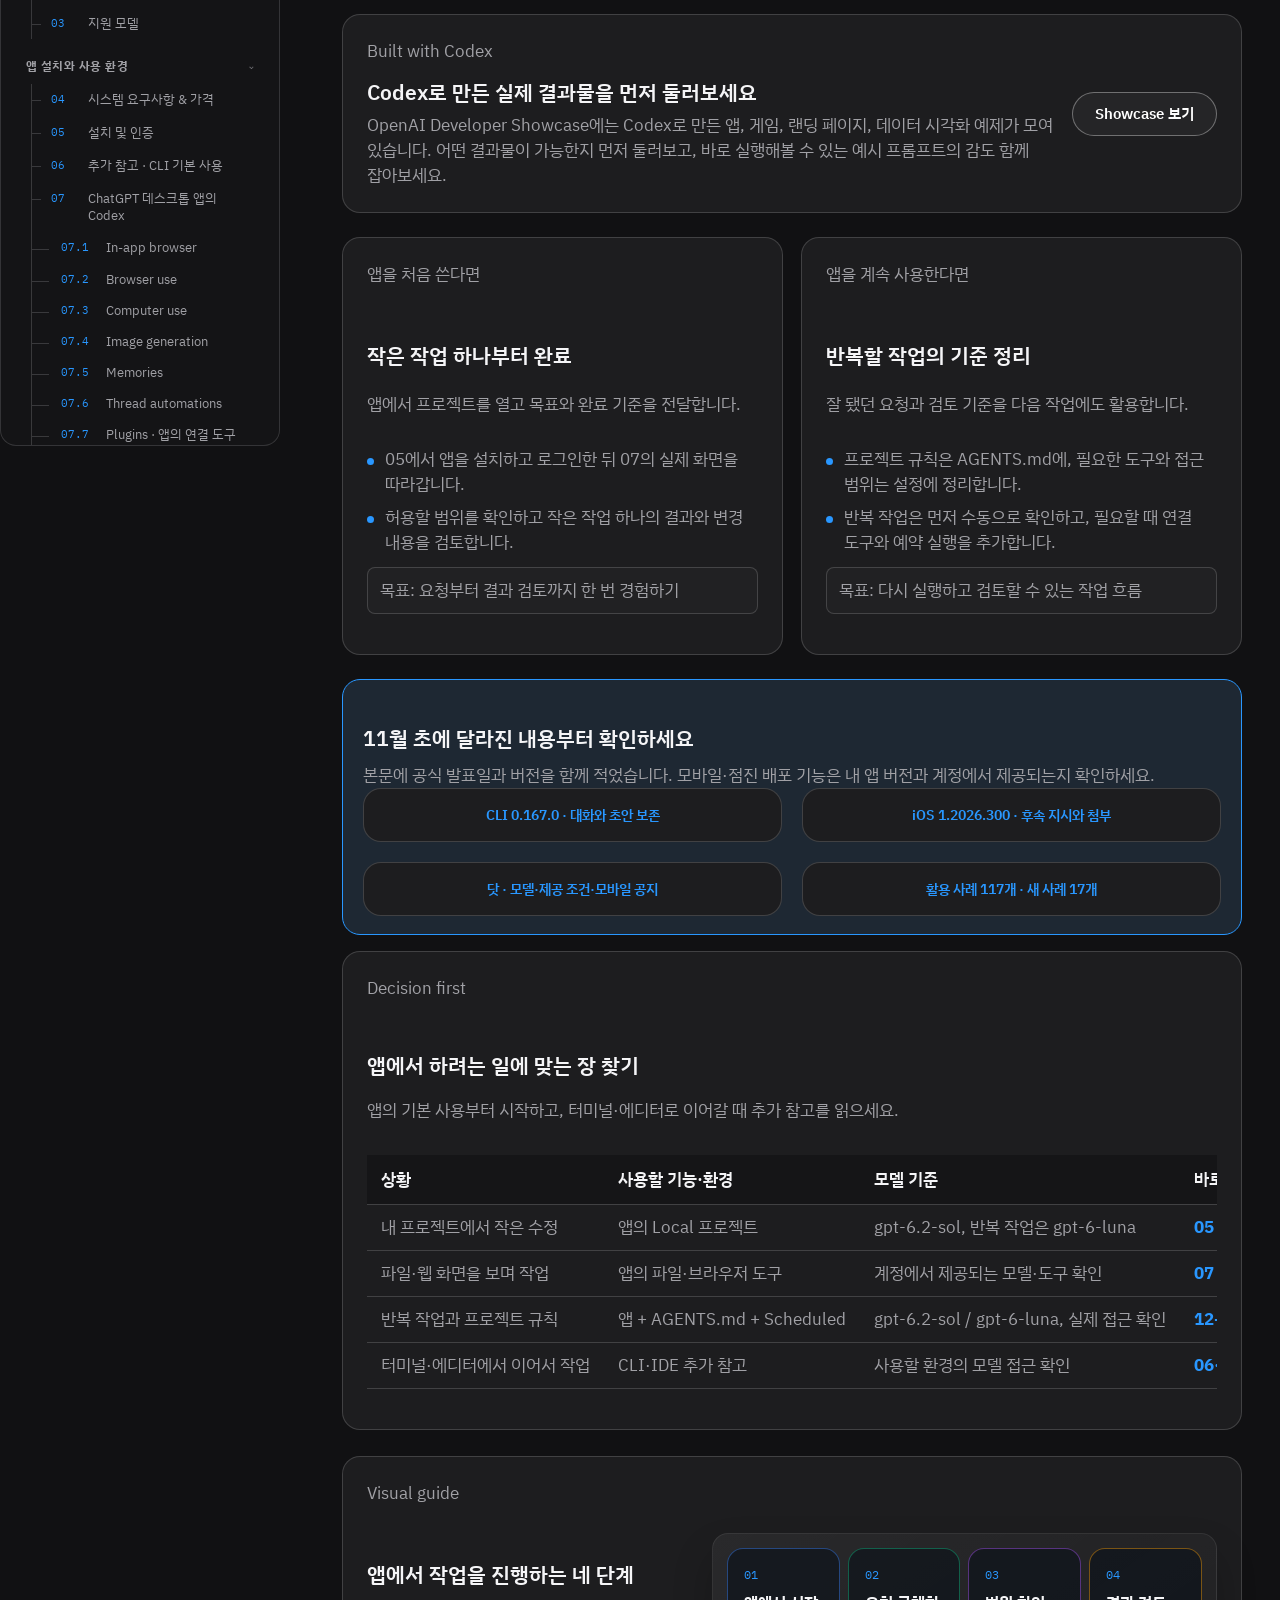
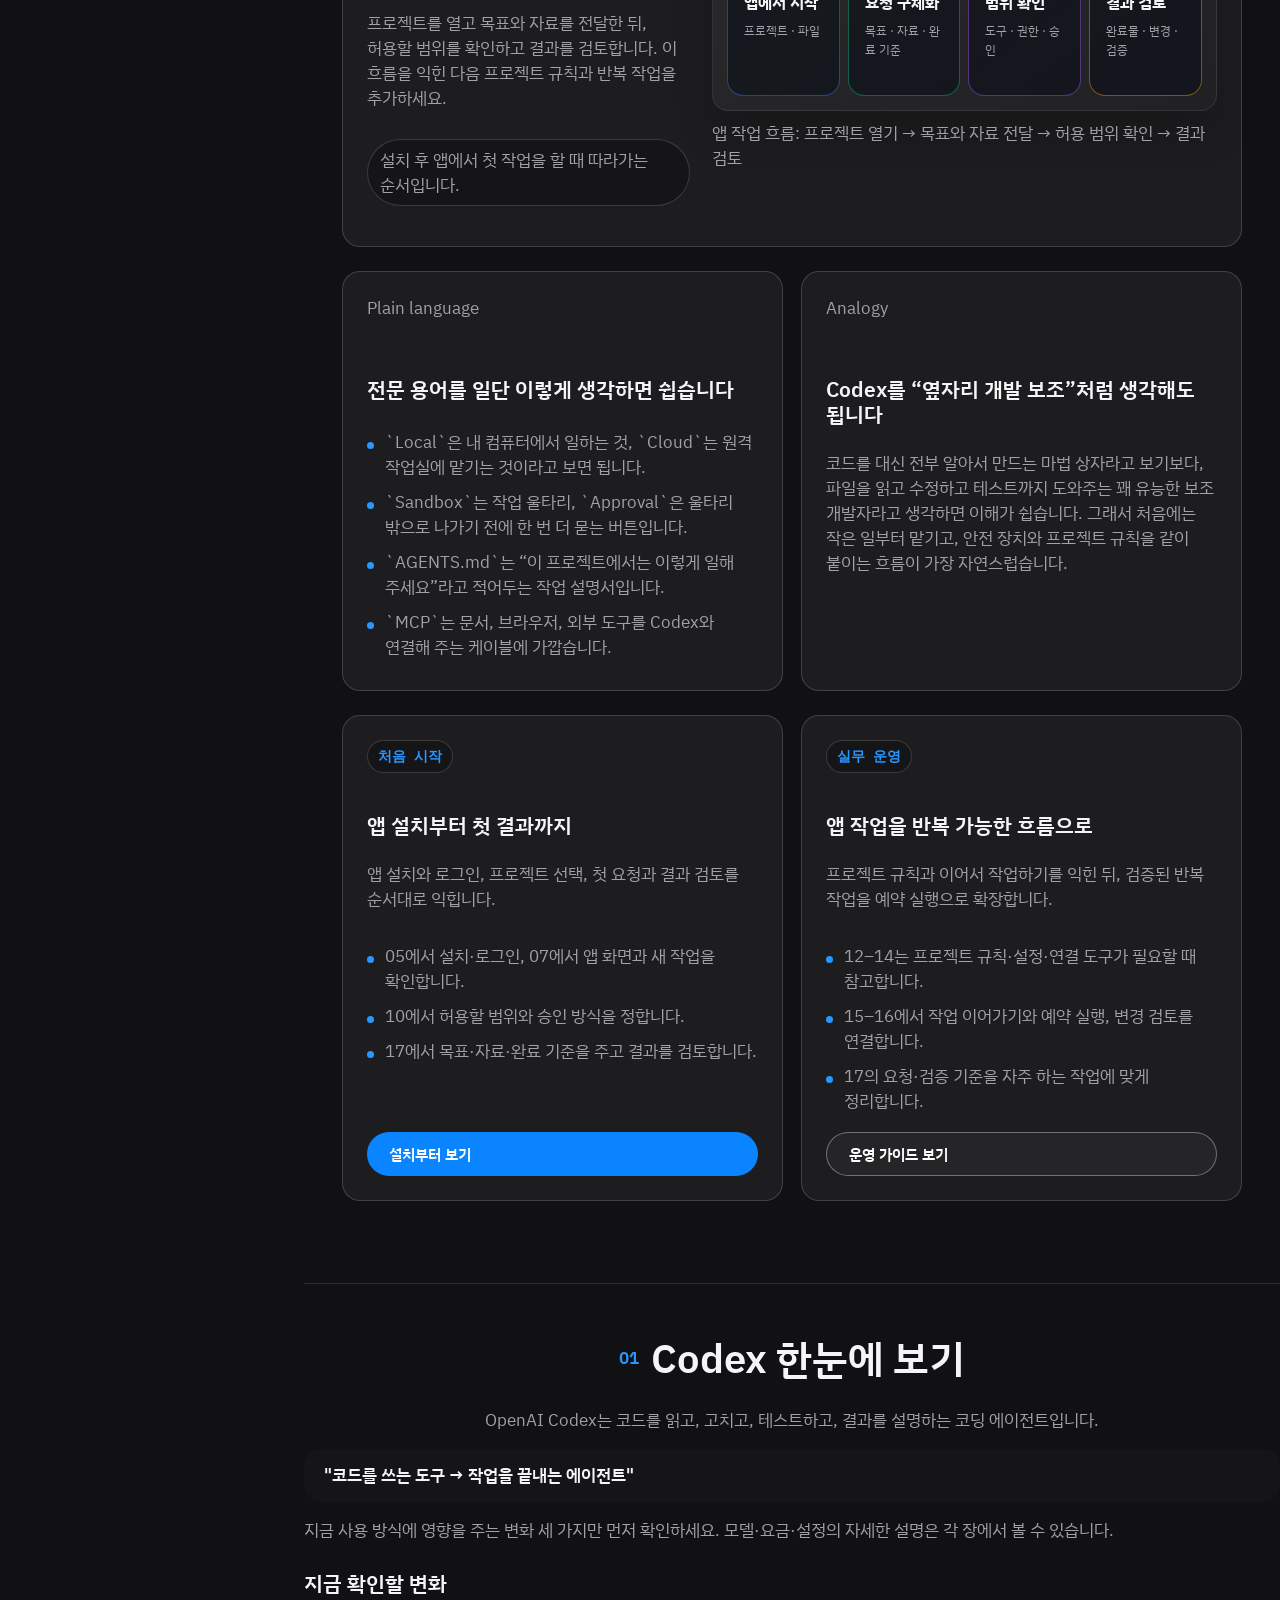
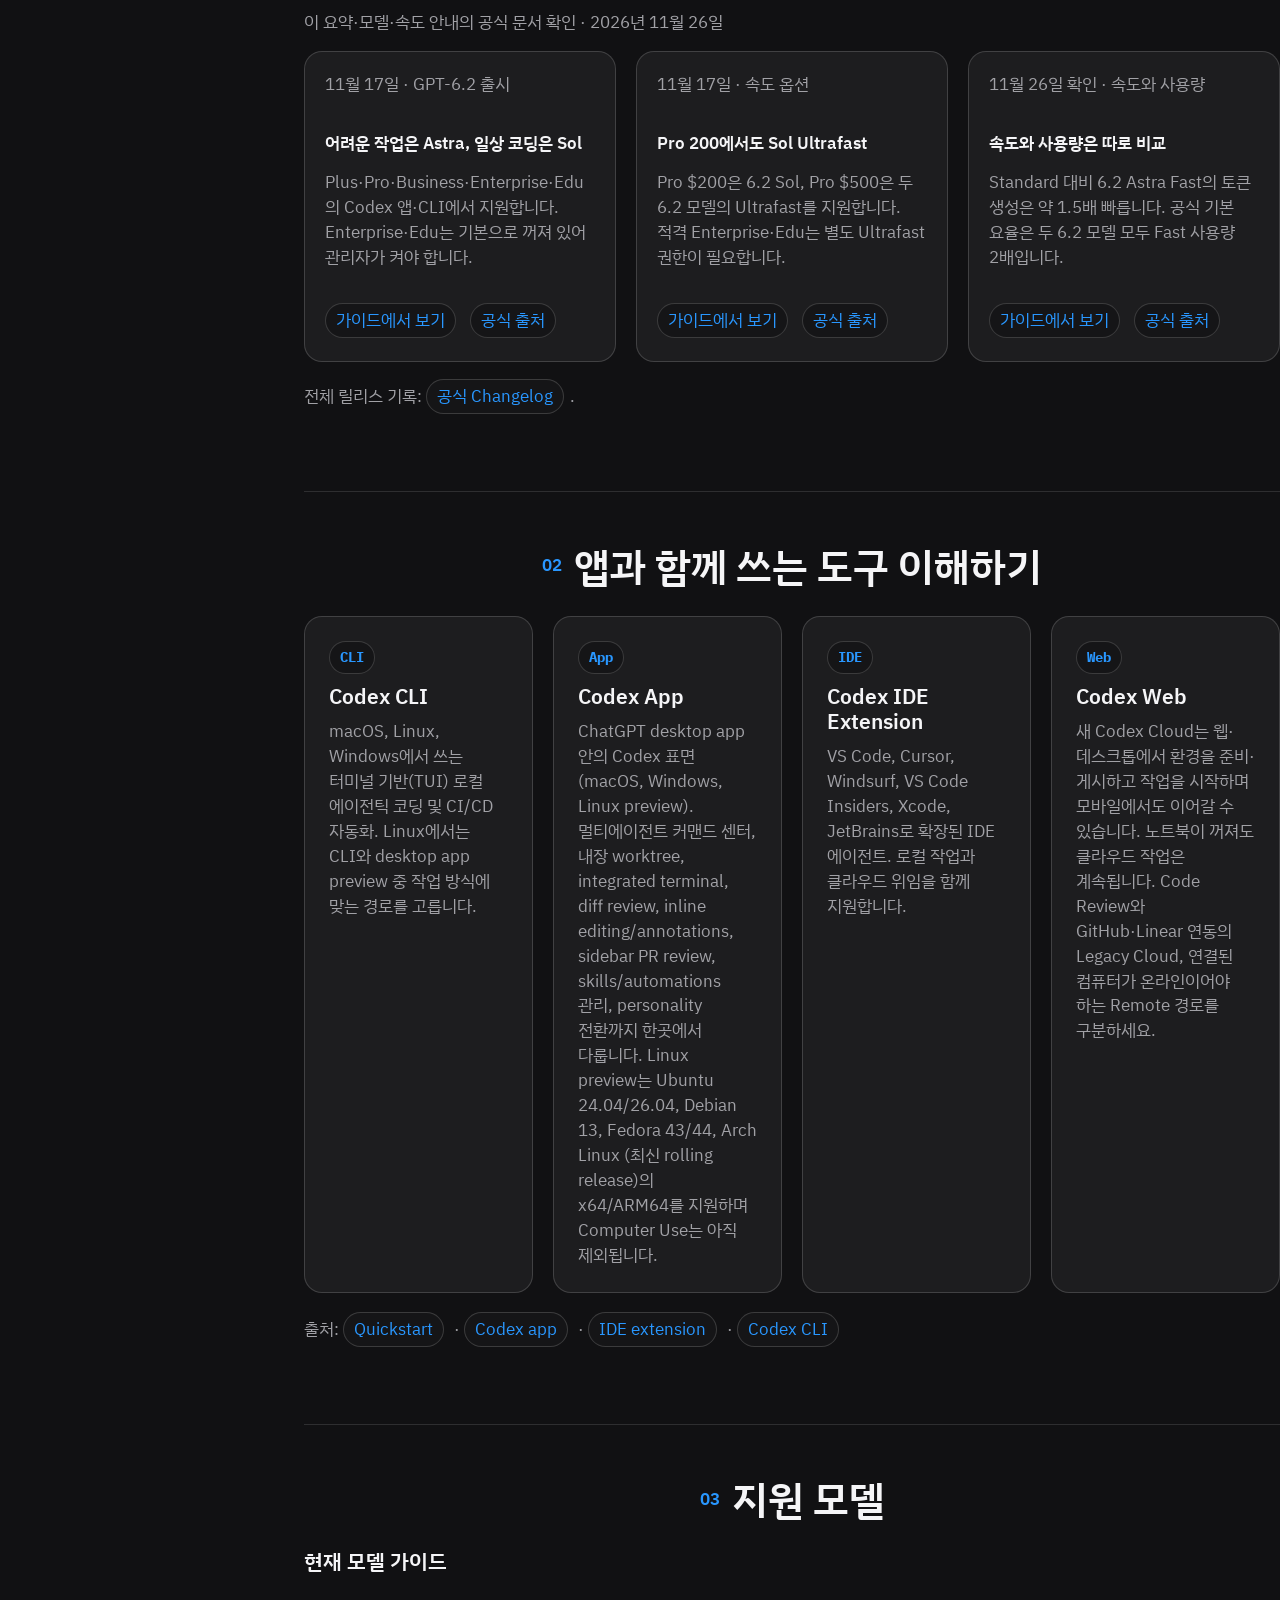
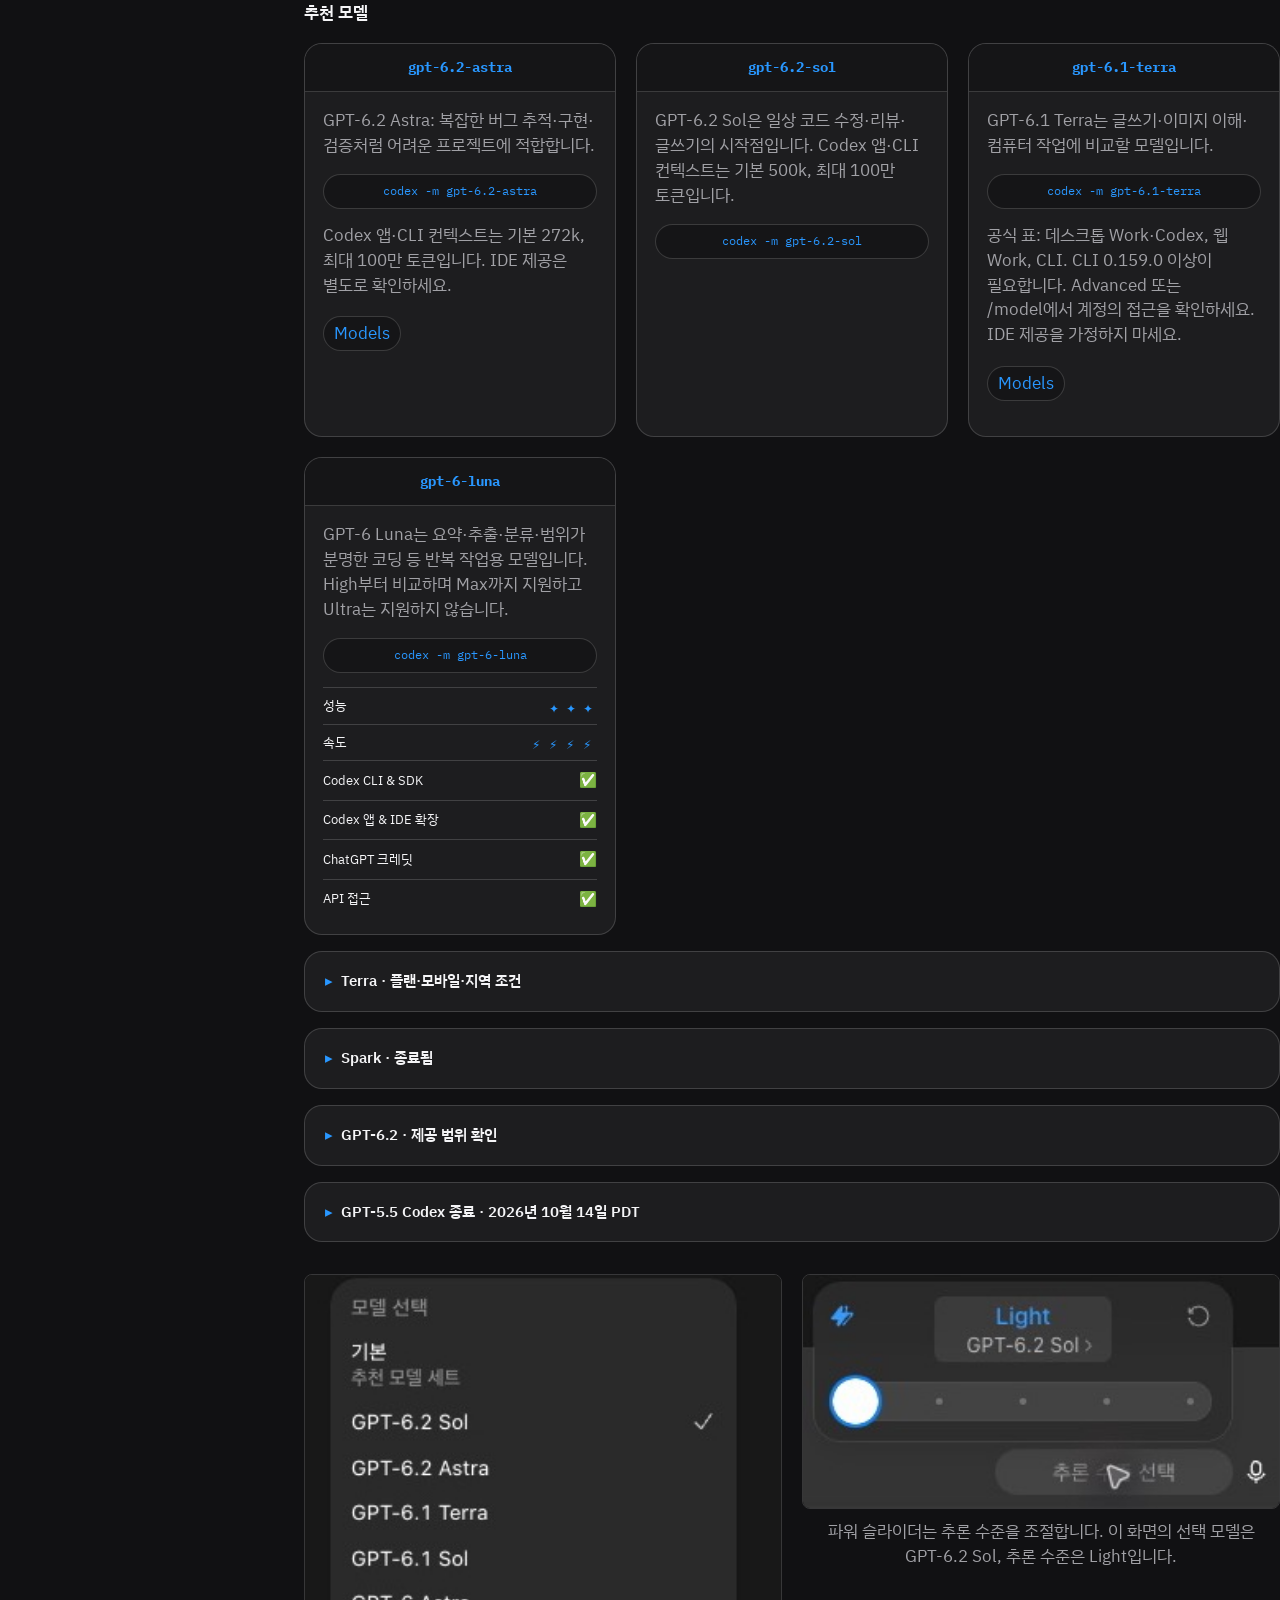
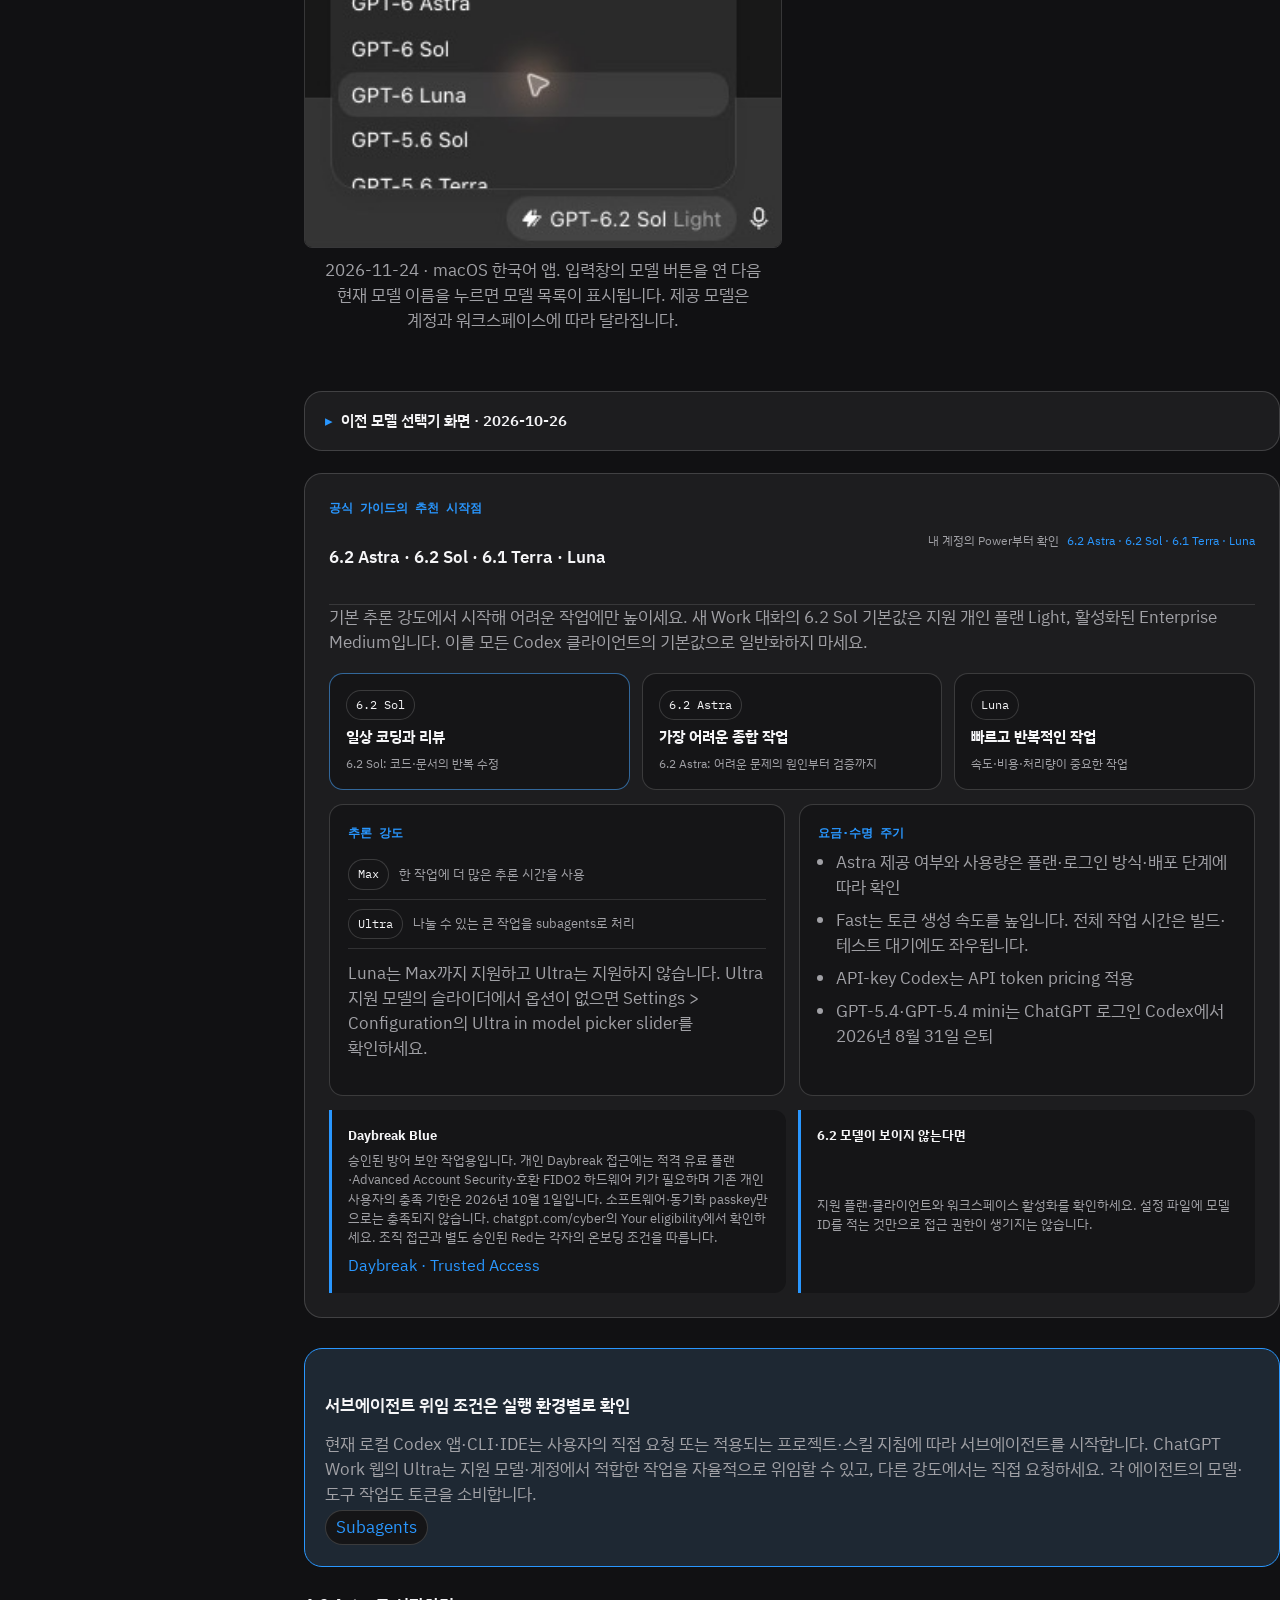
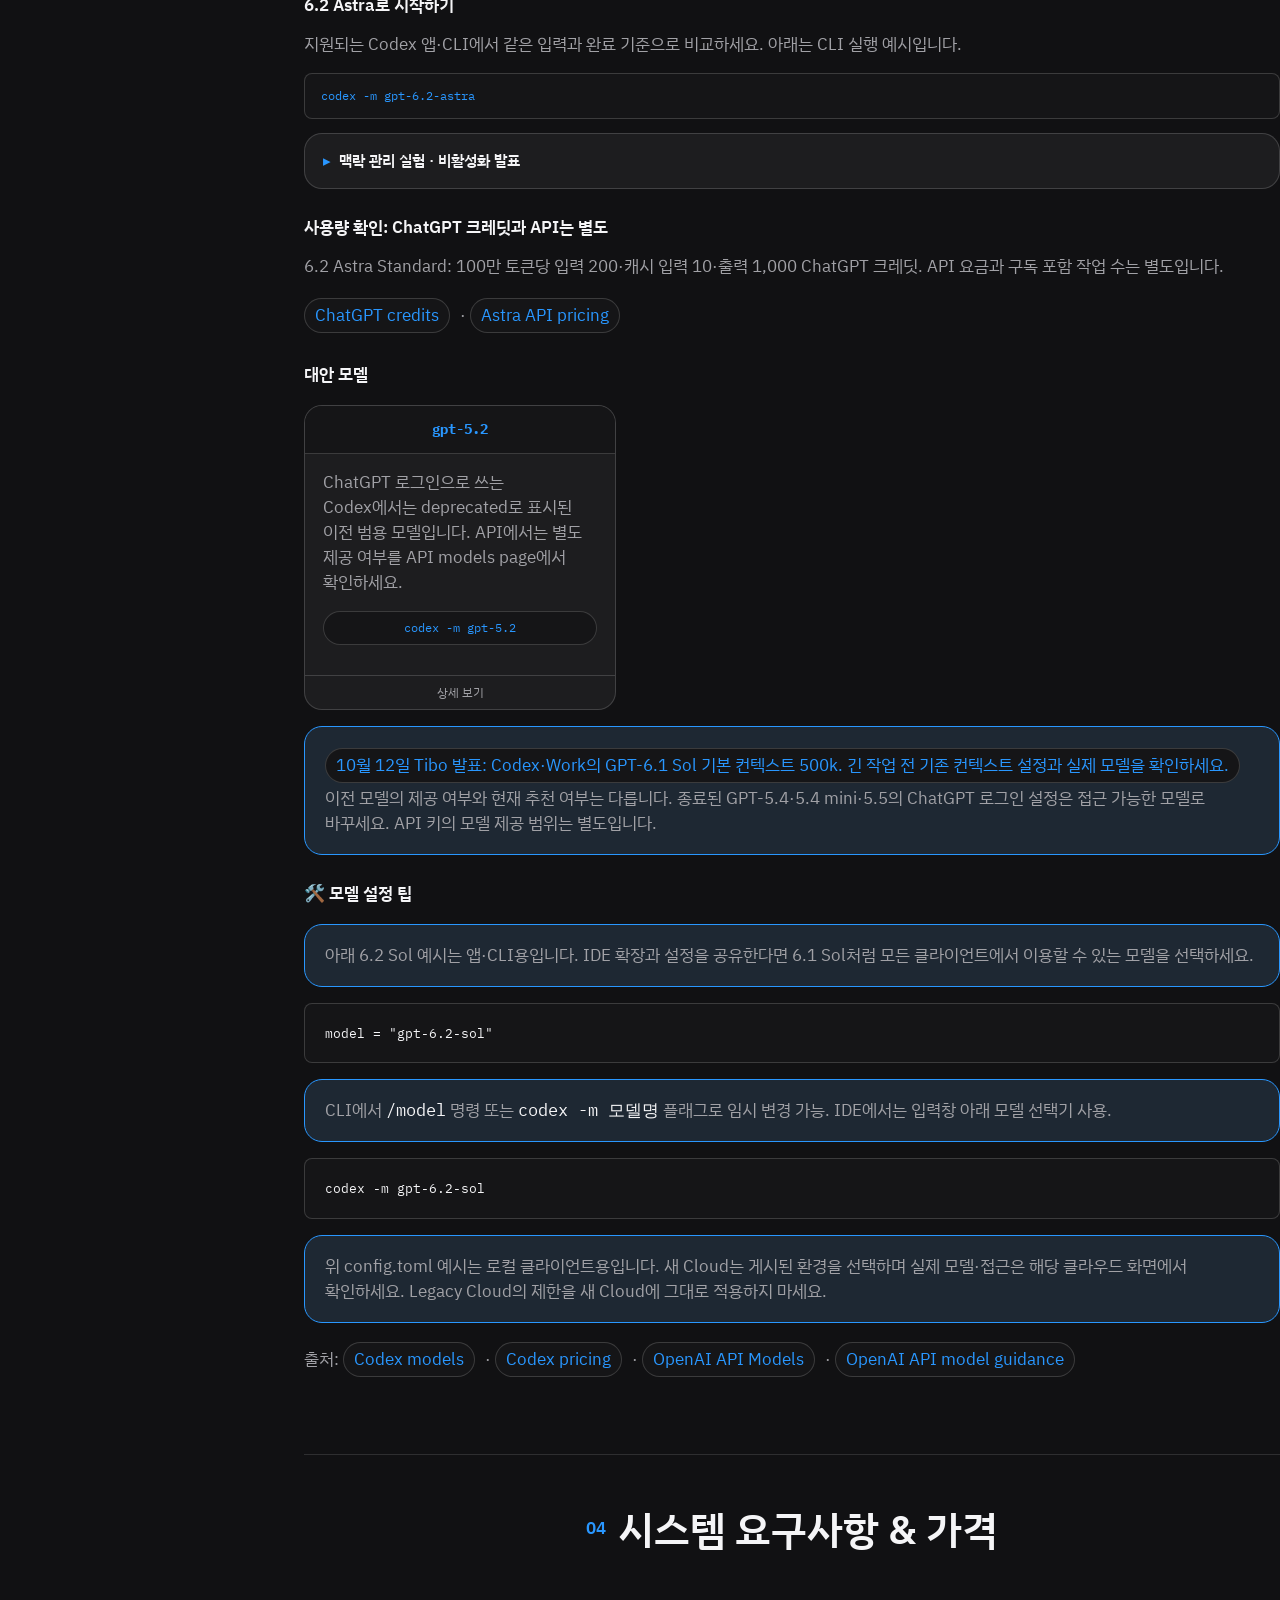
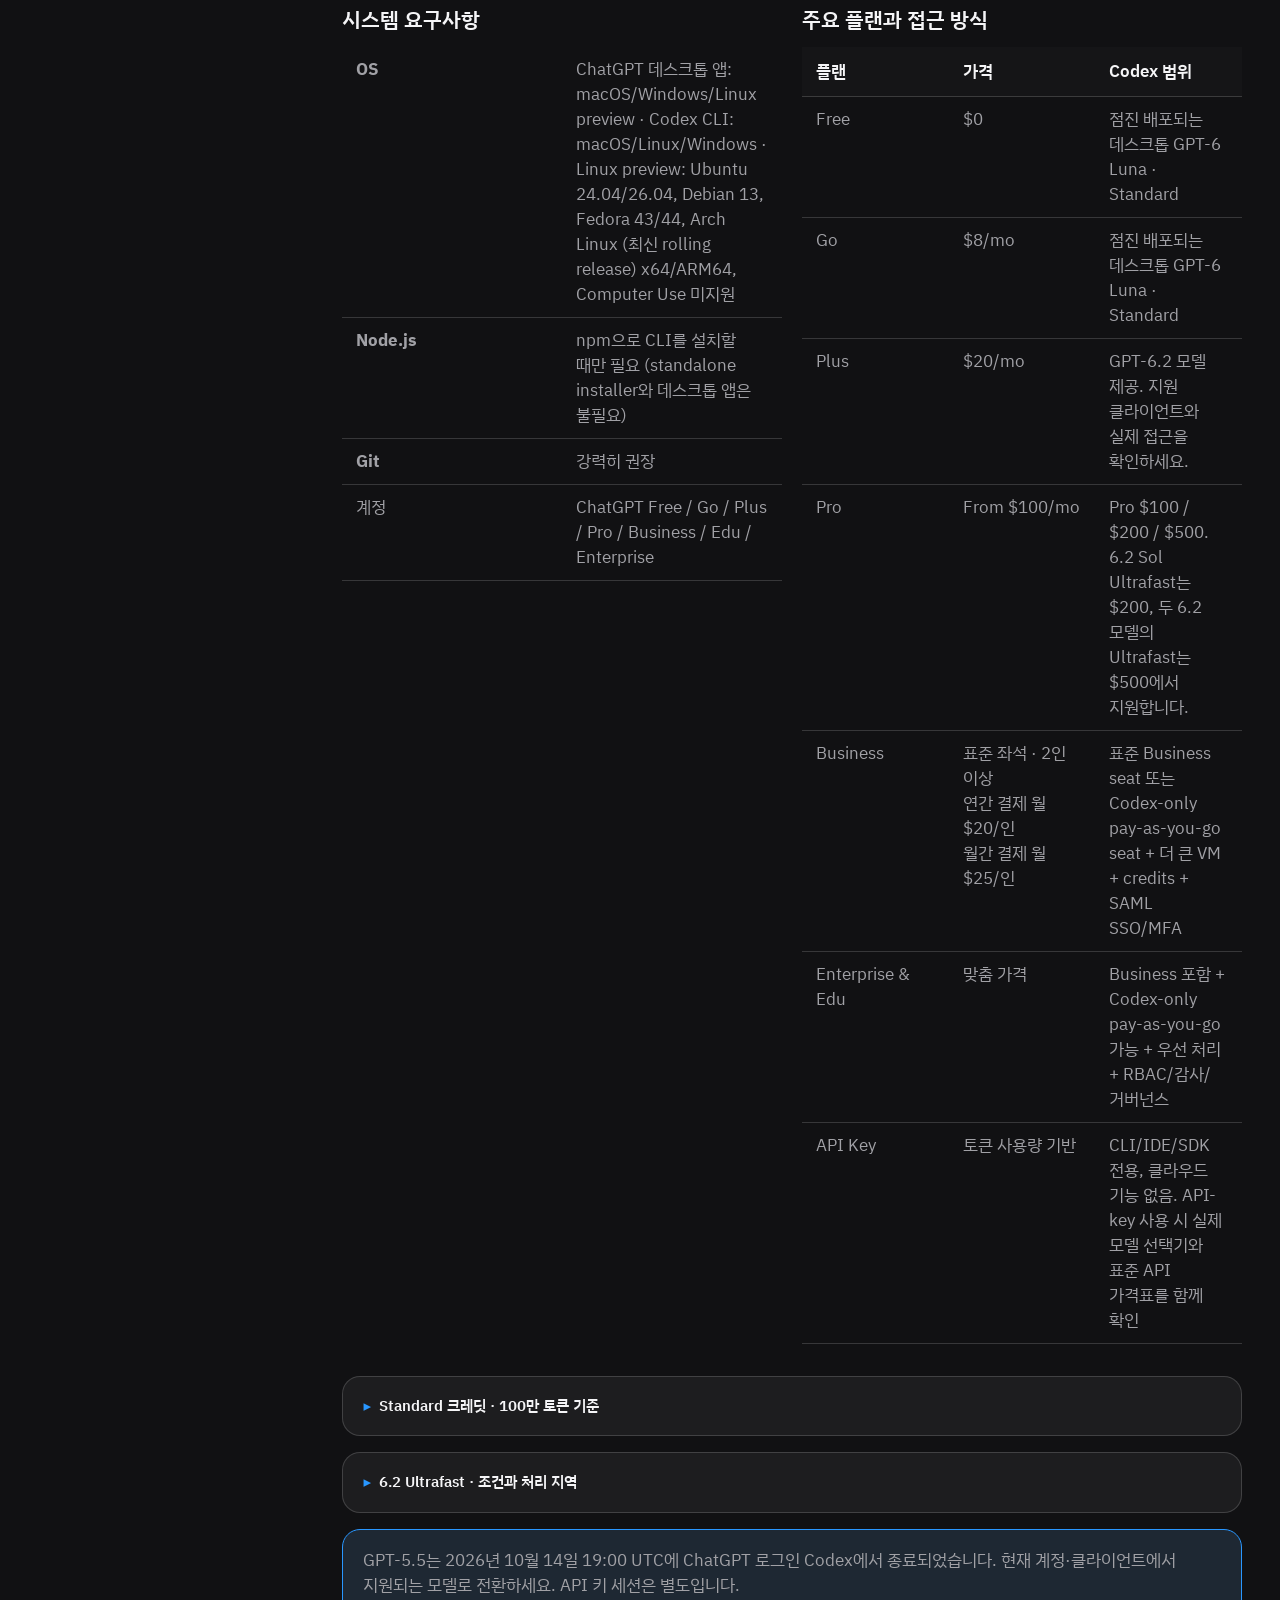
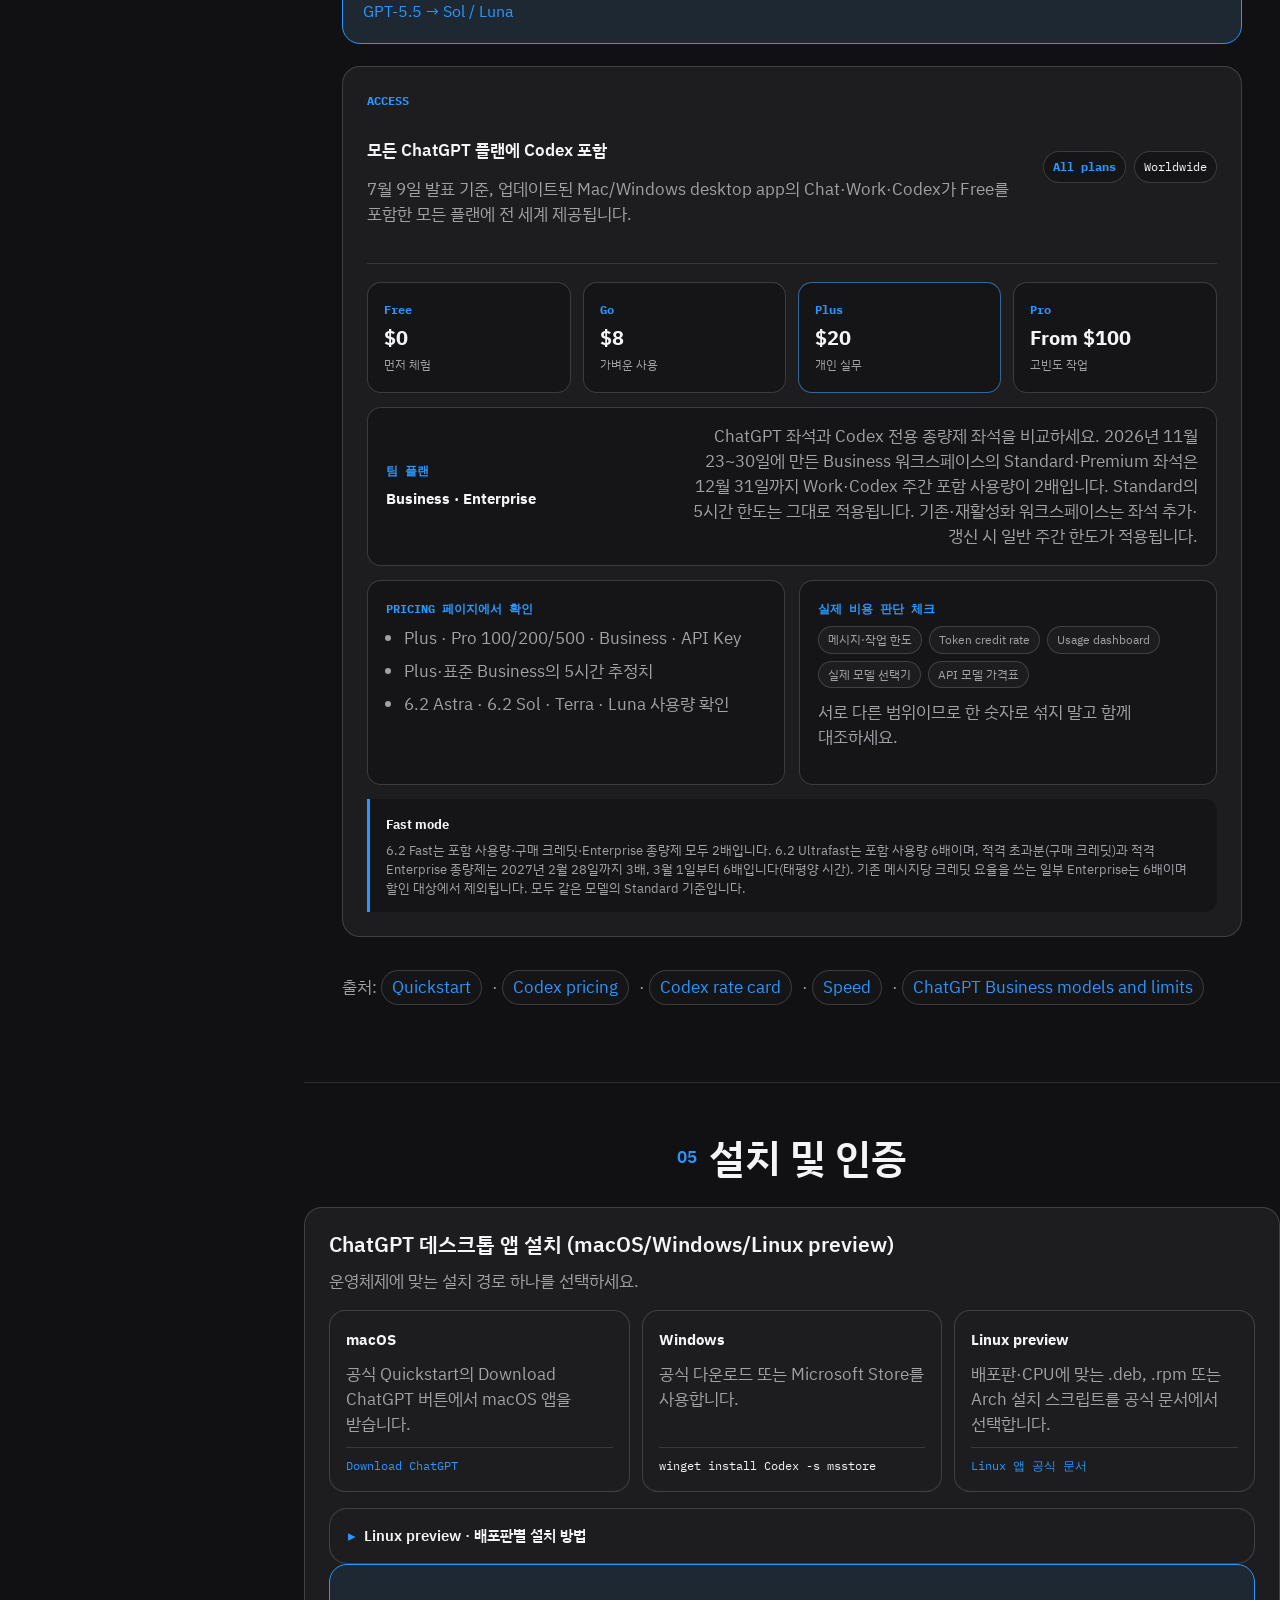
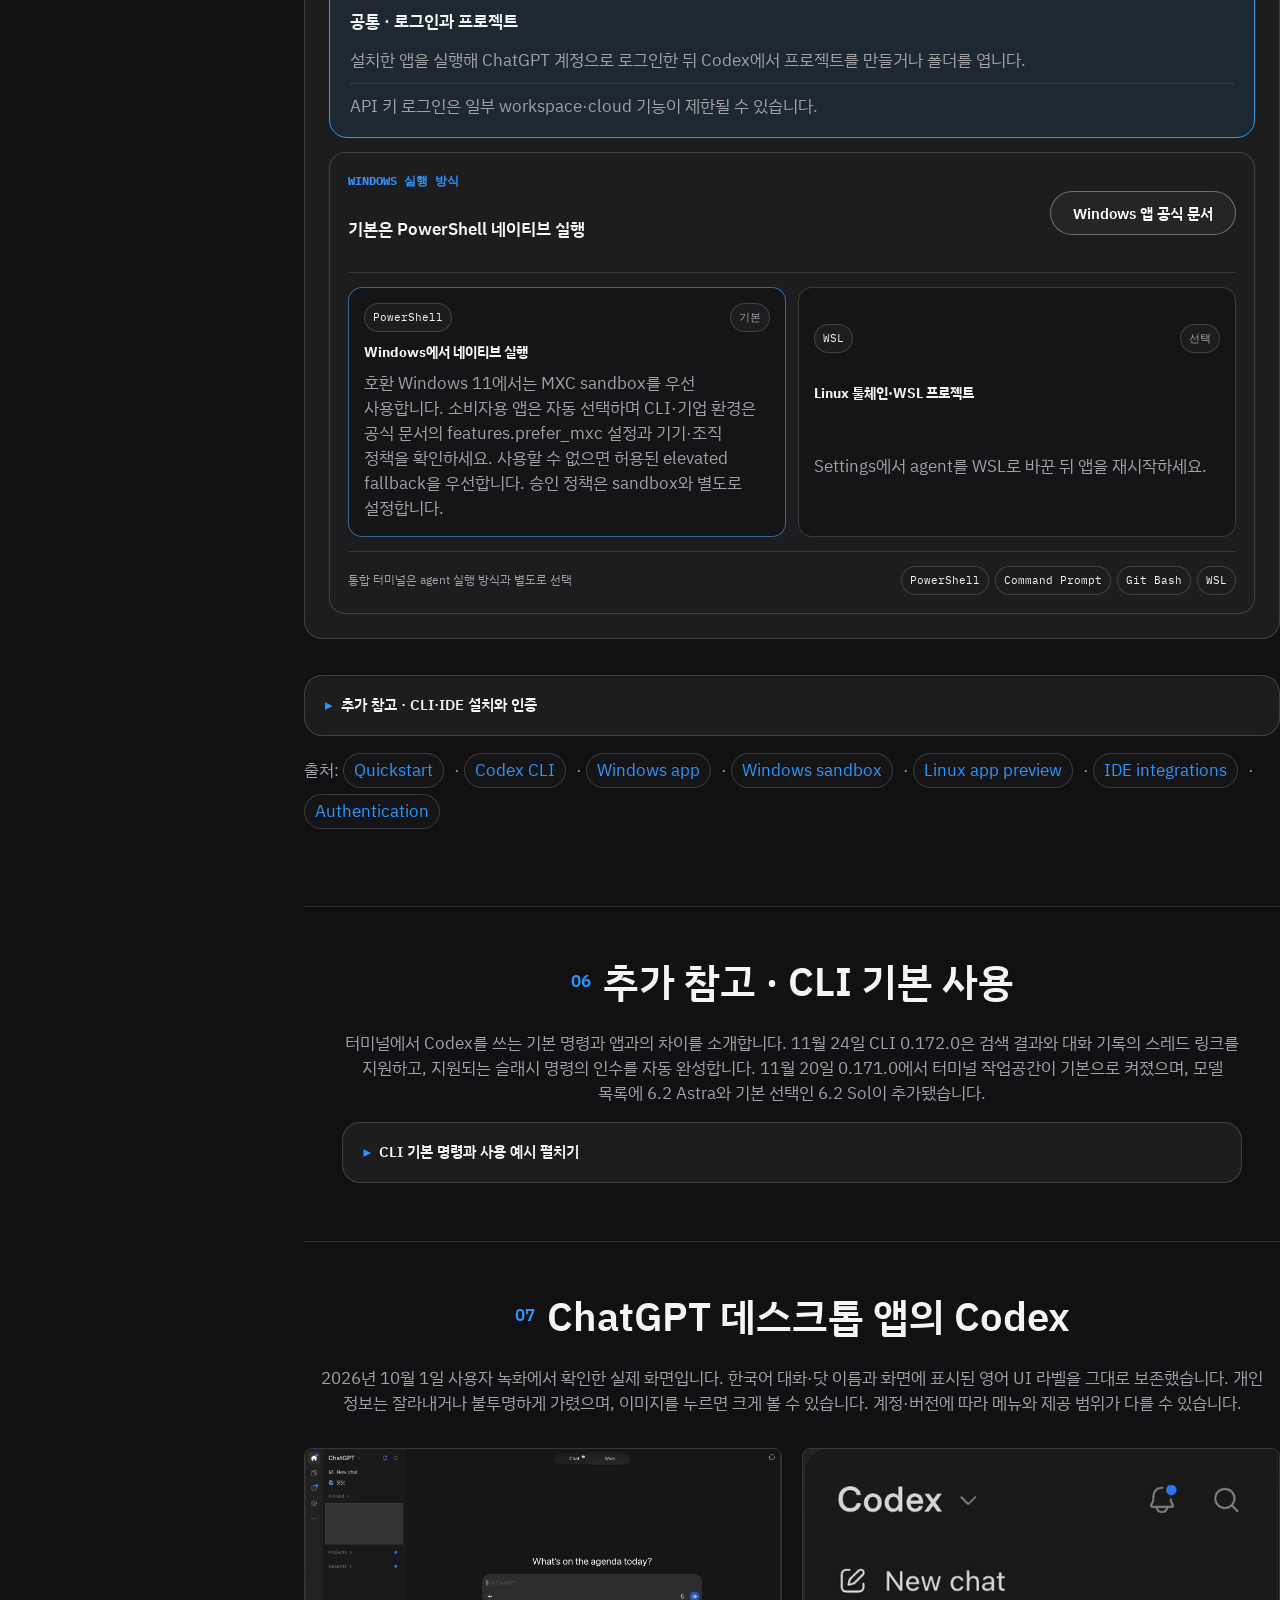
==== commit 45b4f3d7: "docs: clarify Codex model migration and Ultrafast eligibility" ====
--- a/index.html
+++ b/index.html
@@ -20,7 +20,7 @@
     <link rel="stylesheet" href="style.css?v=20261124-recent-updates" />
 </head>
 
-<body data-page="home" data-updated="2026-11-25">
+<body data-page="home" data-updated="2026-11-26">
     <a class="skip-link" href="#toc" data-i18n="skip_to_content">본문으로 바로가기</a>
     <script src="ebook-banner.js?v=20261016-ebook-banner"></script>
     <!-- Language Toggle -->
@@ -349,7 +349,7 @@
                 <blockquote data-i18n="s1_philosophy">"코드를 쓰는 도구 → 작업을 끝내는 에이전트"</blockquote>
                 <p data-i18n="s1_desc">지금 사용 방식에 영향을 주는 변화 세 가지만 먼저 확인하세요. 모델·요금·설정의 자세한 설명은 각 장에서 볼 수 있습니다.</p>
                 <h3 data-i18n="s1_timeline_title">지금 확인할 변화</h3>
-                <p class="command-refs" data-i18n="s1_checked">이 요약·모델·속도 안내의 공식 문서 확인 · 2026년 11월 25일</p>
+                <p class="command-refs" data-i18n="s1_checked">이 요약·모델·속도 안내의 공식 문서 확인 · 2026년 11월 26일</p>
                 <!-- Keep at most three current, actionable highlights. Replace rather than append;
                      verify official sources and the checked date. Link to the official Changelog for history. -->
                 <div class="tip-grid current-updates" id="current-updates">
@@ -366,7 +366,7 @@
                         <p class="command-refs"><a href="#ultrafast29" data-i18n="s1_guide_link">가이드에서 보기</a> <a href="https://learn.chatgpt.com/docs/whats-new/gpt-62-astra-sol" target="_blank" rel="noopener noreferrer" data-i18n="s1_official_link">공식 출처</a></p>
                     </article>
                     <article class="tip-card">
-                        <p class="update-date" data-i18n="s1_security_date">11월 25일 확인 · 속도와 사용량</p>
+                        <p class="update-date" data-i18n="s1_security_date">11월 26일 확인 · 속도와 사용량</p>
                         <h4 data-i18n="s1_security_title">속도와 사용량은 따로 비교</h4>
                         <p data-i18n="s1_security_desc">Standard 대비 6.2 Astra Fast의 토큰 생성은 약 1.5배 빠릅니다. 공식 기본 요율은 두 6.2 모델 모두 Fast 사용량 2배입니다.</p>
                         <p class="command-refs"><a href="#s4" data-i18n="s1_guide_link">가이드에서 보기</a> <a href="https://learn.chatgpt.com/docs/agent-configuration/speed#fast-mode" target="_blank" rel="noopener noreferrer" data-i18n="s1_official_link">공식 출처</a></p>
@@ -461,7 +461,7 @@
                         </div>
                     </details>
 <details class="guide-details" id="sol6-rollout"><summary data-i18n="sol6_t">GPT-6.2 · 제공 범위 확인</summary><div class="guide-details-body"><p style="word-break: keep-all; overflow-wrap: anywhere" data-i18n="sol6_d">Plus·Pro·Business·Enterprise·Edu의 Codex 앱·CLI와 웹·모바일·데스크톱 Work에서 지원합니다. Enterprise·Edu는 관리자가 활성화해야 합니다. Codex CLI는 0.166.0 이상이 필요하며 IDE 제공은 별도로 확인하세요. 11월 23일부터 Chat에는 대화용 6.2 Sol 변형이 Plus·Pro·Business·Enterprise에 순차 배포 중입니다. Enterprise의 Chat 제공은 관리자 설정에 따릅니다.</p><p style="word-break: keep-all; overflow-wrap: anywhere" data-i18n="sol6_steps">기존 6 Astra·6.1 Sol은 이전 선택지이지 이번 발표로 종료된 모델이 아닙니다. 새 작업은 6.2와 같은 입력·완료 기준으로 비교하세요.</p><p class="command-refs"><a href="https://learn.chatgpt.com/docs/models" target="_blank" rel="noopener noreferrer">Models</a> <a href="https://learn.chatgpt.com/docs/pricing#token-rates" target="_blank" rel="noopener noreferrer">Pricing</a> <a href="https://help.openai.com/en/articles/6825453-chatgpt-release-notes" target="_blank" rel="noopener noreferrer">ChatGPT release notes · 2026-11-23</a></p></div></details>
-<details class="guide-details" id="gpt55-retirement"><summary data-i18n="retire55_t">GPT-5.5 Codex 종료 · 2026년 10월 14일 PDT</summary><div class="guide-details-body"><p style="word-break: keep-all; overflow-wrap: anywhere" data-i18n="retire55_d">종료 시각은 한국 10월 15일 04:00입니다. OpenAI API와 API 키 Codex는 이 종료 대상이 아닙니다. 현재 모델은 위 추천 목록과 지원 플랜·클라이언트를 확인하세요.</p><p style="word-break: keep-all; overflow-wrap: anywhere" data-i18n="retire55_steps">워크스페이스 기본값, 저장된 모델 설정, 관리 설정, custom agent, 예약 작업, 모델을 지정하는 스크립트·명령의 gpt-5.5를 점검하세요. 해당 사용자와 클라이언트에서 대체 모델을 선택할 수 있는지 확인한 뒤 같은 입력과 완료 기준으로 시험하세요. 설정 변경만으로 모델 접근 권한이 생기지는 않습니다.</p><p class="command-refs"><a href="https://learn.chatgpt.com/docs/models#gpt-55-retirement" target="_blank" rel="noopener noreferrer">Models · GPT-5.5</a> <a href="https://learn.chatgpt.com/docs/enterprise/workspace-model-availability#prepare-for-the-gpt-55-retirement" target="_blank" rel="noopener noreferrer">Workspace model availability</a></p></div></details>
+<details class="guide-details" id="gpt55-retirement"><summary data-i18n="retire55_t">GPT-5.5 Codex 종료 · 2026년 10월 14일 PDT</summary><div class="guide-details-body"><p style="word-break: keep-all; overflow-wrap: anywhere" data-i18n="retire55_d">종료 시각은 한국 10월 15일 04:00입니다. OpenAI API와 API 키 Codex는 이 종료 대상이 아닙니다. 현재 모델은 위 추천 목록과 지원 플랜·클라이언트를 확인하세요.</p><p style="word-break: keep-all; overflow-wrap: anywhere" data-i18n="retire55_steps">기존 gpt-5.5 설정을 바꿀 때 공식 전환 안내는 Plus·Pro·Business·Enterprise·Edu에 GPT-6.1 Sol, Free·Go에 데스크톱 GPT-6 Luna를 권합니다. 워크스페이스 기본값, 관리·저장 설정, 커스텀 에이전트, 예약 작업, 스크립트·명령을 점검하고 각 사용자와 클라이언트에서 대체 모델 접근을 확인한 뒤 같은 입력과 완료 기준으로 시험하세요.</p><p class="command-refs"><a href="https://learn.chatgpt.com/docs/models#gpt-55-retirement" target="_blank" rel="noopener noreferrer">Models · GPT-5.5</a> <a href="https://learn.chatgpt.com/docs/enterprise/workspace-model-availability#prepare-for-the-gpt-55-retirement" target="_blank" rel="noopener noreferrer">Workspace model availability</a></p></div></details>
                 <div class="app-ui-detail-grid screenshot-evidence-grid">
                     <figure class="screenshot screenshot-evidence"><a href="images/2026-11-24/01-model-list-ko.png" target="_blank" rel="noopener noreferrer"><img src="images/2026-11-24/01-model-list-ko.png" width="300" height="360" data-i18n-alt="model_current_alt" alt="한국어 모델 선택 목록에 표시된 GPT-6.2 Sol과 GPT-6.2 Astra" loading="lazy" /></a><figcaption data-i18n="model_current_caption">2026-11-24 · macOS 한국어 앱. 입력창의 모델 버튼을 연 다음 현재 모델 이름을 누르면 모델 목록이 표시됩니다. 제공 모델은 계정과 워크스페이스에 따라 달라집니다.</figcaption></figure>
                     <figure class="screenshot screenshot-evidence"><a href="images/2026-11-24/02-power-slider-ko.png" target="_blank" rel="noopener noreferrer"><img src="images/2026-11-24/02-power-slider-ko.png" width="290" height="142" data-i18n-alt="model_power_alt" alt="GPT-6.2 Sol Light와 다섯 단계의 파워 슬라이더" loading="lazy" /></a><figcaption data-i18n="model_power_caption">파워 슬라이더는 추론 수준을 조절합니다. 이 화면의 선택 모델은 GPT-6.2 Sol, 추론 수준은 Light입니다.</figcaption></figure>
@@ -586,7 +586,7 @@
 
                 <h4 data-i18n="s3_cfg_title">🛠️ 모델 설정 팁</h4>
                 <div class="callout">
-                    <p data-i18n="s3_cfg_default">아래 예시는 앱·CLI용입니다. IDE와 설정을 공유한다면 모든 클라이언트에서 지원되는 모델을 선택하세요.</p>
+                    <p data-i18n="s3_cfg_default">아래 6.2 Sol 예시는 앱·CLI용입니다. IDE 확장과 설정을 공유한다면 6.1 Sol처럼 모든 클라이언트에서 이용할 수 있는 모델을 선택하세요.</p>
                 </div>
                 <pre><code>model = "gpt-6.2-sol"</code></pre>
                 <div class="callout">
@@ -686,7 +686,7 @@
                     </div>
                 </div>
 <details class="guide-details" id="sol6-pricing"><summary data-i18n="sol6_cost_t">Standard 크레딧 · 100만 토큰 기준</summary><div class="guide-details-body"><p style="word-break: keep-all; overflow-wrap: anywhere" data-i18n="sol6_cost">6.2 Sol Standard: 100만 토큰당 입력 50·캐시 입력 2.5·출력 250 ChatGPT 크레딧. Work와 Codex는 사용량을 공유합니다.</p><p class="command-refs"><a href="https://learn.chatgpt.com/docs/models" target="_blank" rel="noopener noreferrer">Models</a> <a href="https://learn.chatgpt.com/docs/pricing#token-rates" target="_blank" rel="noopener noreferrer">Pricing</a> <a href="https://learn.chatgpt.com/docs/whats-new/gpt-62-astra-sol" target="_blank" rel="noopener noreferrer">OpenAI · 2026-11-17</a></p></div></details>
-<details class="guide-details" id="ultrafast29"><summary data-i18n="ultrafast29_t">6.2 Ultrafast · 조건과 처리 지역</summary><div class="guide-details-body"><p data-i18n="ultrafast29_d">6.2 Ultrafast는 같은 모델의 Standard 대비 토큰 생성이 최대 4.5배 빠르며 미국 추론 상주만 지원합니다. Enterprise는 크레딧 또는 USD 사용량 기반 계약, Edu는 크레딧 기반 플랜이 필요합니다. 적격 워크스페이스에서는 모델 접근과 Ultrafast 권한을 각각 켜야 합니다. Ultrafast 권한은 기본적으로 꺼져 있습니다.</p><p class="command-refs"><a href="https://learn.chatgpt.com/docs/agent-configuration/speed#ultrafast-mode" target="_blank" rel="noopener noreferrer">Speed</a></p></div></details>
+<details class="guide-details" id="ultrafast29"><summary data-i18n="ultrafast29_t">6.2 Ultrafast · 조건과 처리 지역</summary><div class="guide-details-body"><p data-i18n="ultrafast29_d">6.2 Ultrafast는 같은 모델의 Standard 대비 토큰 생성이 최대 4.5배 빠르며 미국 추론 상주만 지원합니다. Plus·Pro $100·Business에서는 크레딧으로도 이용할 수 없습니다. Enterprise는 크레딧 또는 USD 사용량 기반 계약, Edu는 크레딧 기반 플랜이 필요합니다. 적격 워크스페이스에서는 모델 접근과 Ultrafast 권한을 각각 켜야 하며, Ultrafast 권한은 기본으로 꺼져 있습니다.</p><p class="command-refs"><a href="https://learn.chatgpt.com/docs/agent-configuration/speed#ultrafast-mode" target="_blank" rel="noopener noreferrer">Speed</a></p></div></details>
 <div class="callout"><p style="word-break: keep-all; overflow-wrap: anywhere" data-i18n="retire55_short">GPT-5.5는 2026년 10월 14일 19:00 UTC에 ChatGPT 로그인 Codex에서 종료되었습니다. 현재 계정·클라이언트에서 지원되는 모델로 전환하세요. API 키 세션은 별도입니다.</p><a href="#gpt55-retirement">GPT-5.5 → Sol / Luna</a></div>
 
                 <div class="model-guidance-panel plan-guidance-panel">
@@ -758,7 +758,7 @@
 
                     <div class="model-guidance-alert plan-fast-alert">
                         <strong>Fast mode</strong>
-                        <span data-i18n="s4_guide_fast">6.2 Fast는 포함 사용량·구매 크레딧·Enterprise 종량제 모두 2배입니다. 6.2 Ultrafast는 포함 사용량 6배이며, 적격 초과분(구매 크레딧)과 적격 Enterprise 종량제는 2027년 2월 28일까지 3배, 3월 1일부터 6배입니다(태평양 시간). 모두 같은 모델의 Standard 기준입니다.</span>
+                        <span data-i18n="s4_guide_fast">6.2 Fast는 포함 사용량·구매 크레딧·Enterprise 종량제 모두 2배입니다. 6.2 Ultrafast는 포함 사용량 6배이며, 적격 초과분(구매 크레딧)과 적격 Enterprise 종량제는 2027년 2월 28일까지 3배, 3월 1일부터 6배입니다(태평양 시간). 기존 메시지당 크레딧 요율을 쓰는 일부 Enterprise는 6배이며 할인 대상에서 제외됩니다. 모두 같은 모델의 Standard 기준입니다.</span>
                     </div>
                 </div>
 
@@ -2591,7 +2591,7 @@
                     <h2 data-i18n="changelog_title">최근 업데이트</h2>
                     <p class="overview-fact-date">
                         <span data-i18n="home_guide_updated_label">가이드 수정일</span>
-                        <span class="live-date" data-date-format="long">2026년 11월 25일</span>
+                        <span class="live-date" data-date-format="long">2026년 11월 26일</span>
                     </p>
                 </div>
                 <ul class="changelog-list changelog-recent" role="list">
@@ -2701,13 +2701,13 @@
                     href="https://github.com/swhan0329/codex-101" target="_blank">PR을 보내 주세요</a>.</p>
             <p class="footer-meta">
                 <span data-i18n="home_guide_updated_label">가이드 수정일</span>:
-                        <span class="live-date" data-date-format="long">2026년 11월 25일</span>
+                        <span class="live-date" data-date-format="long">2026년 11월 26일</span>
             </p>
             <p class="footer-meta">Made by <a href="https://github.com/swhan0329" target="_blank">@swhan0329</a></p>
         </div>
     </footer>
 
-    <script src="i18n.js?v=20261125-chat-business"></script>
+    <script src="i18n.js?v=20261126-model-access"></script>
     <script src="app.js?v=20261118-mobile-reading"></script>
 </body>
 
